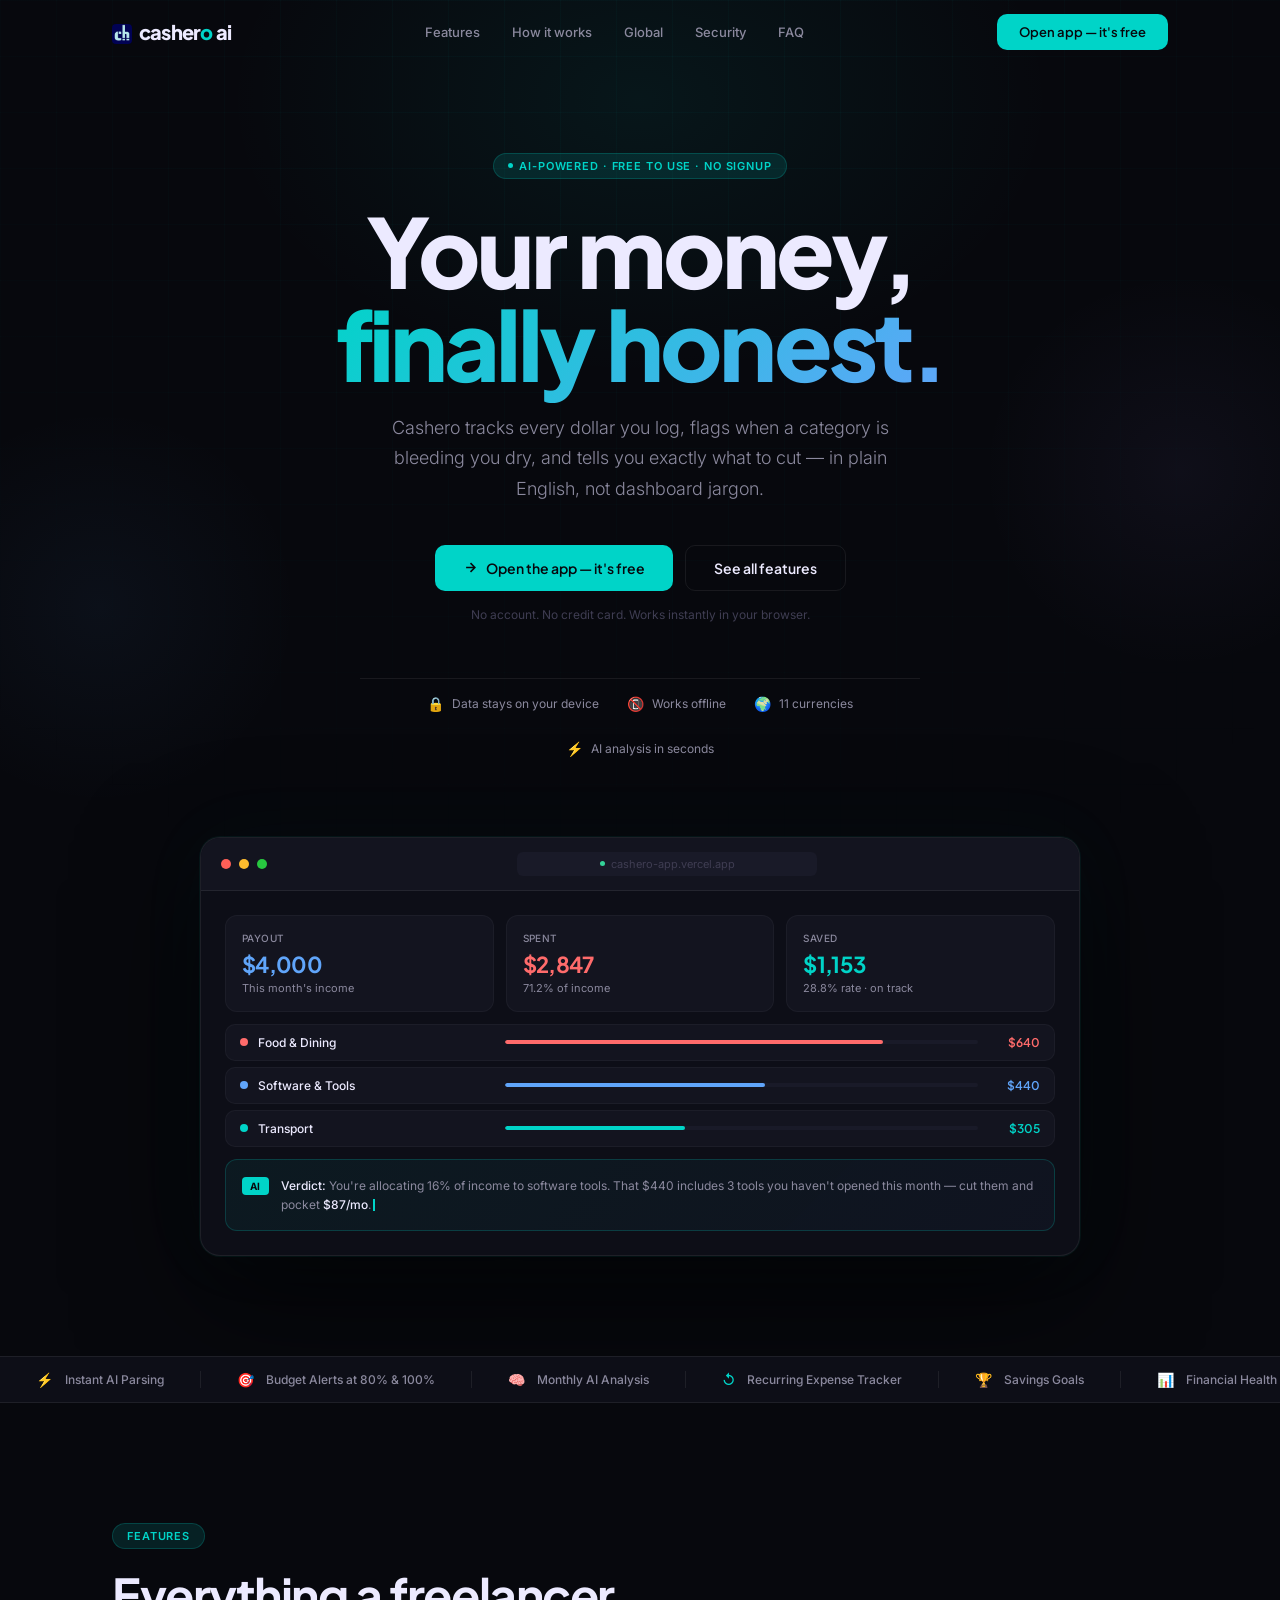
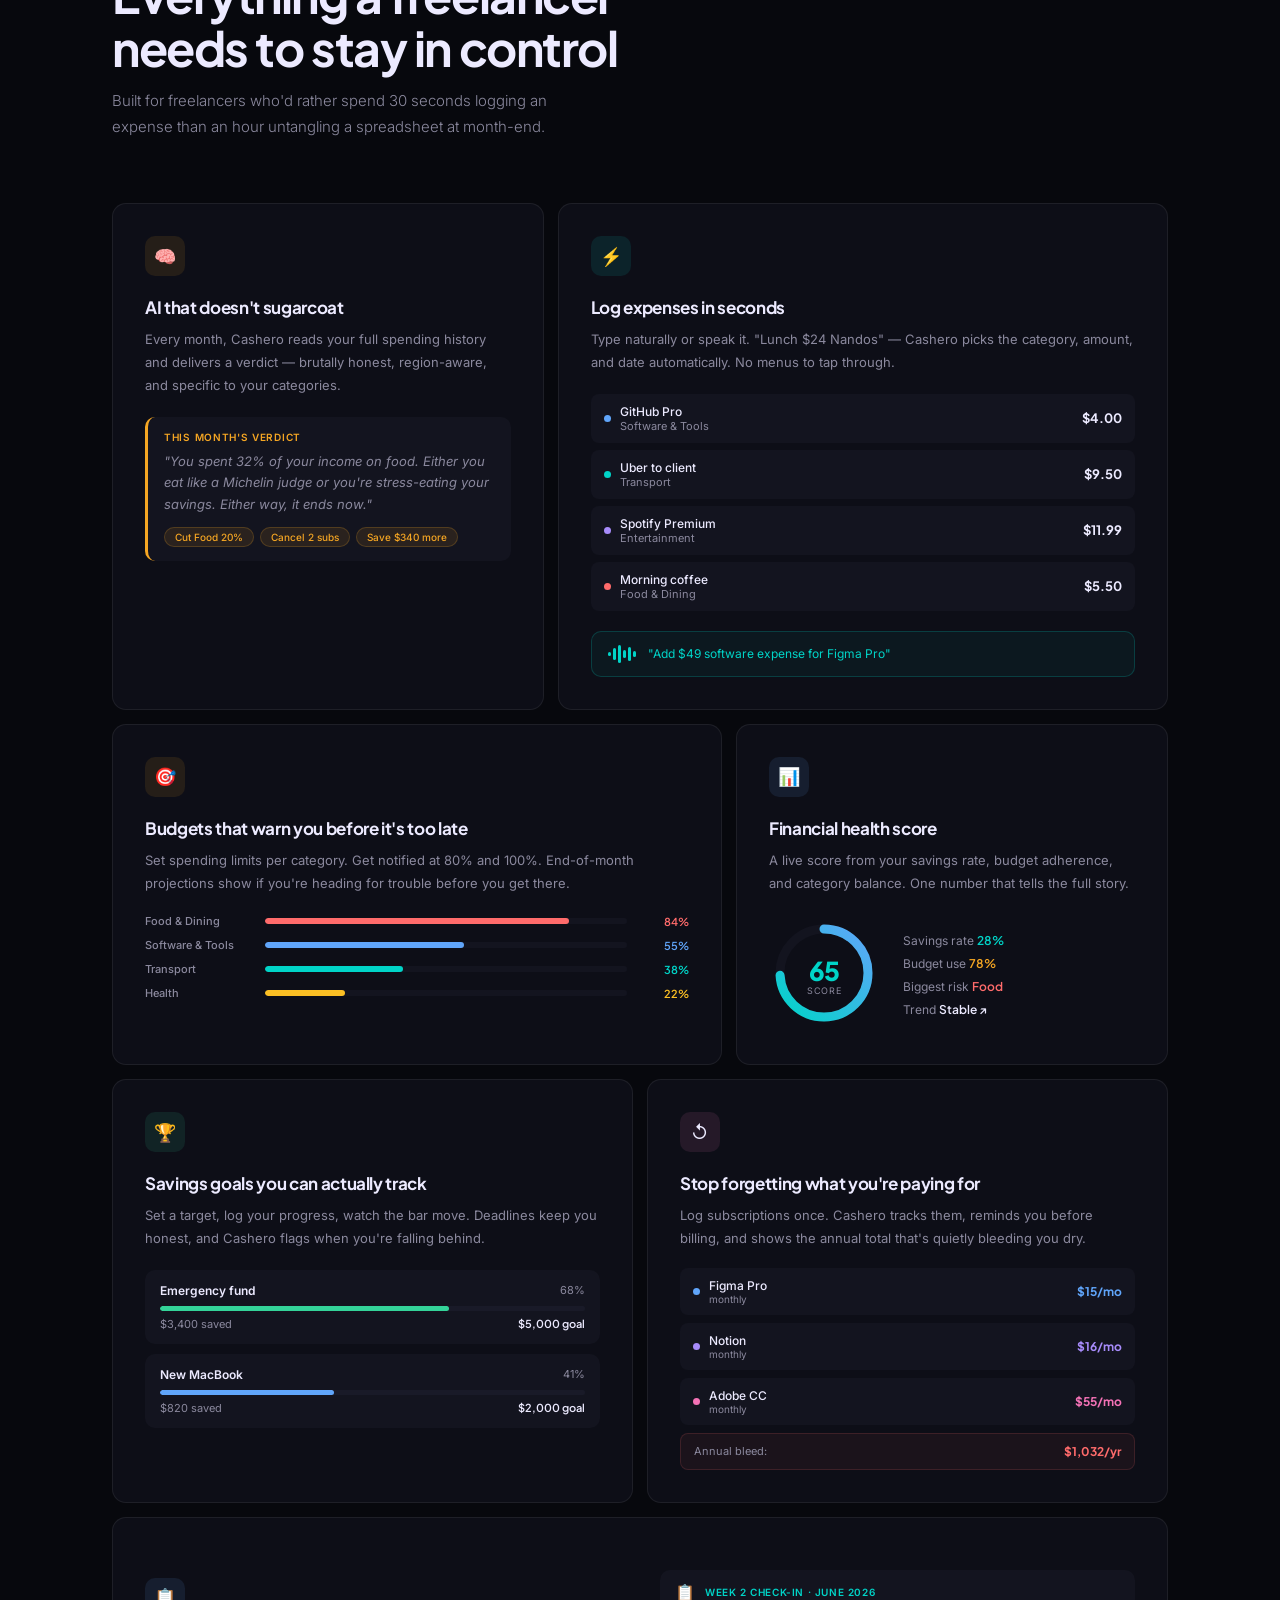
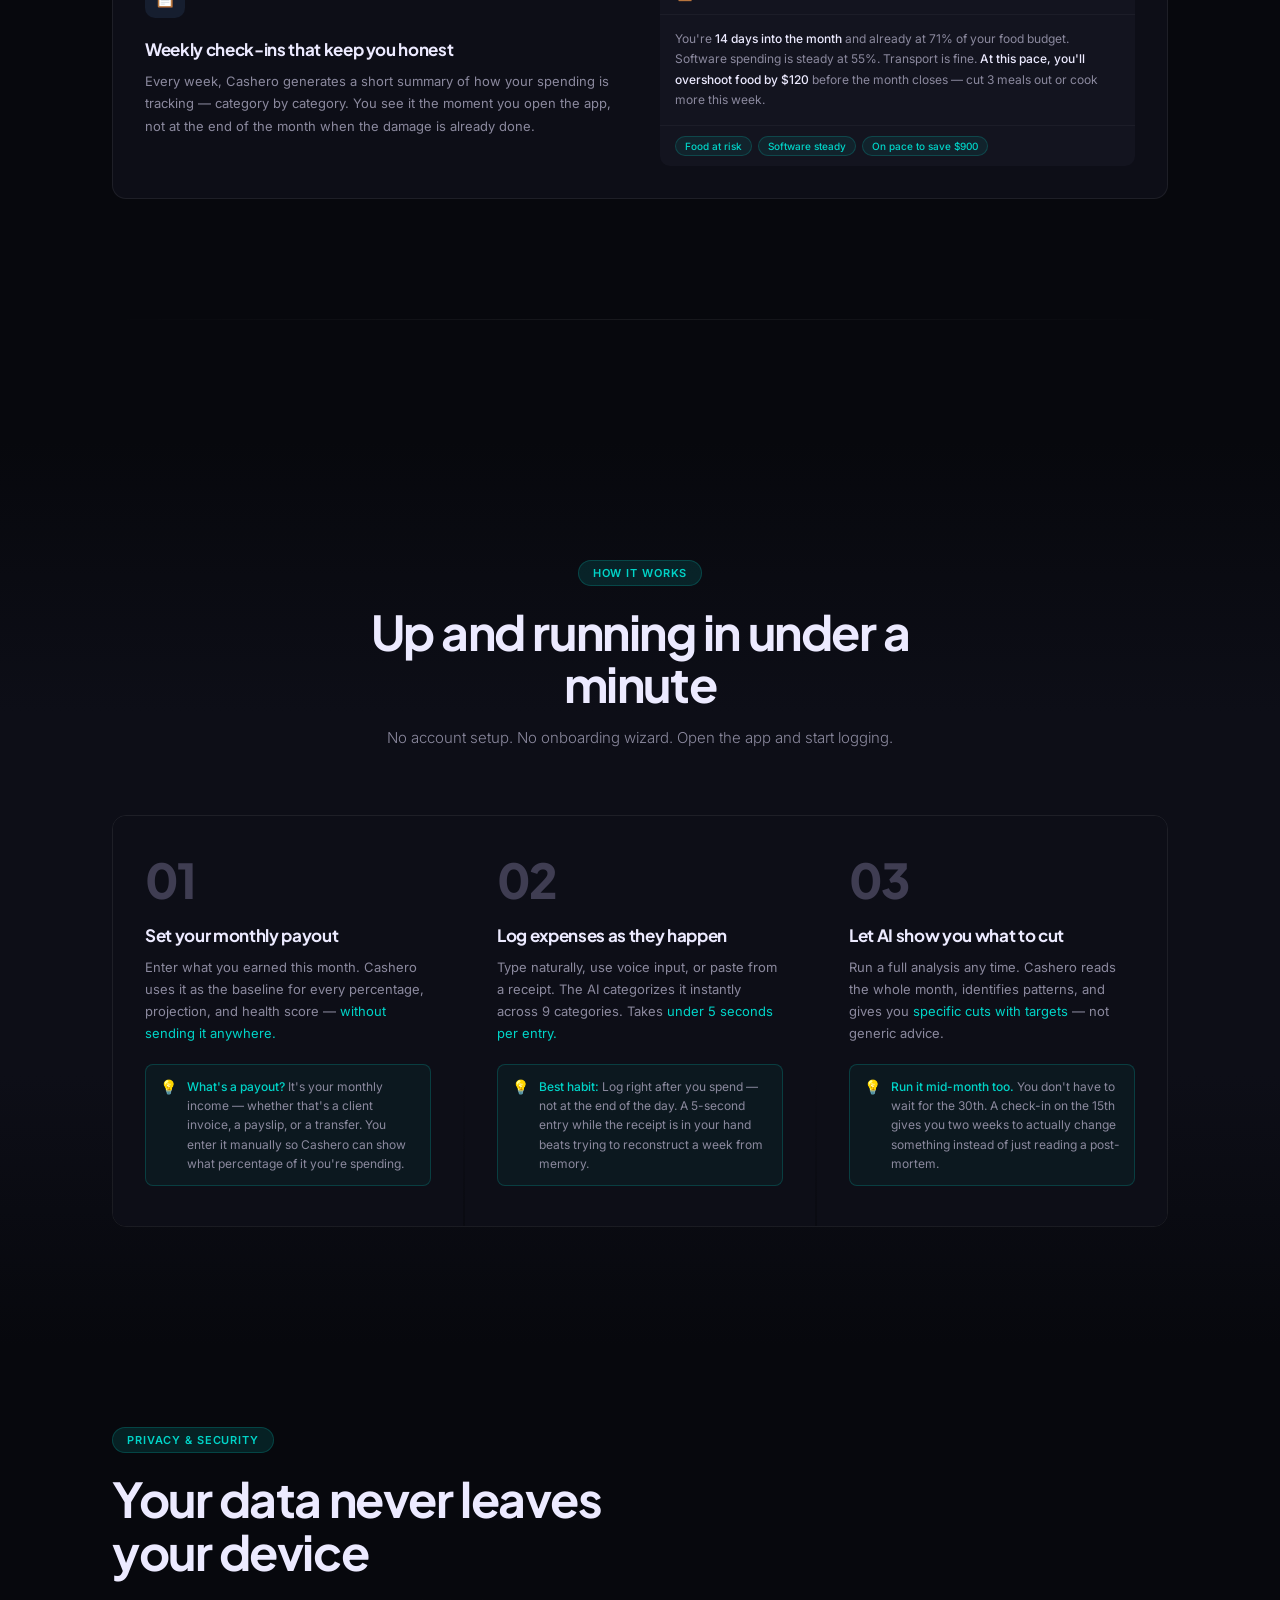
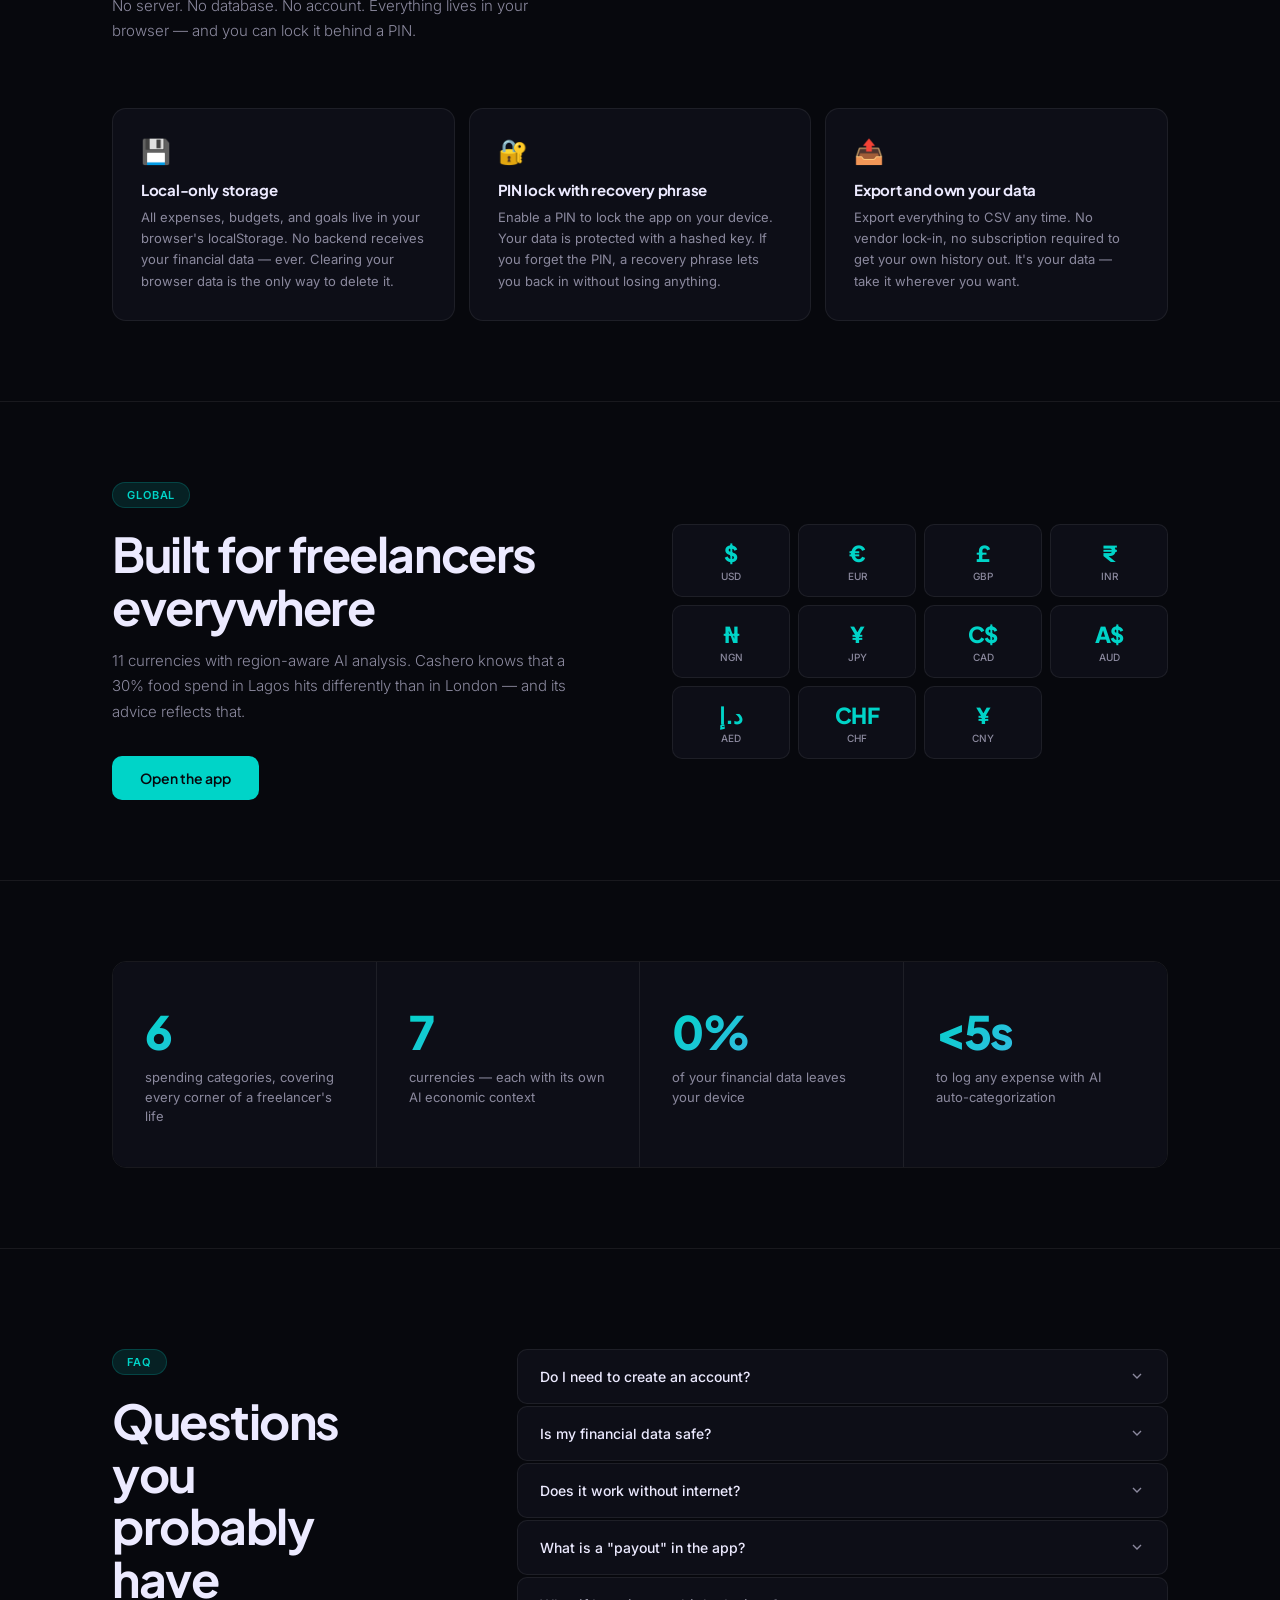
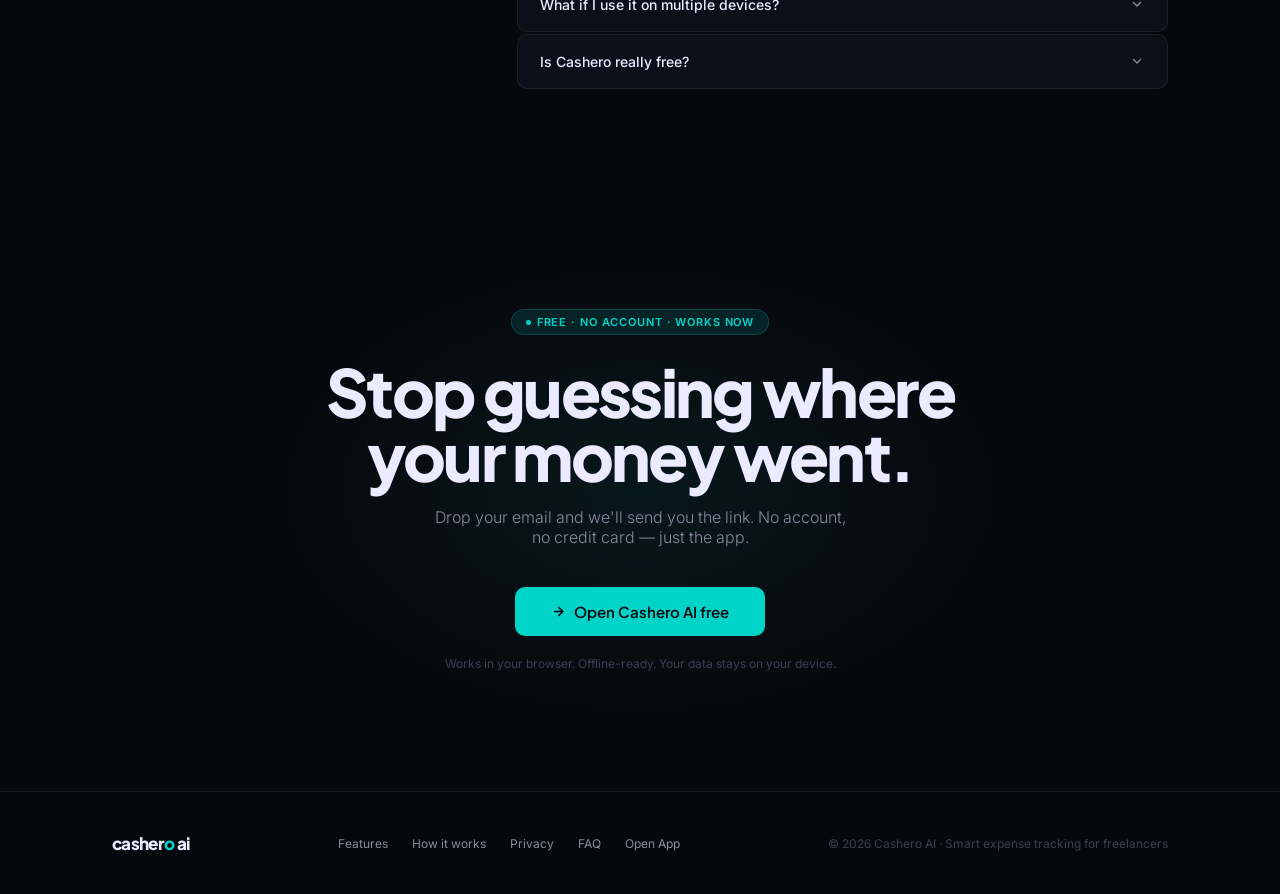
==== index.html @ e3e706ec "Update index.html" ====
<!DOCTYPE html>
<html lang="en">
<head>
<!-- Google tag (gtag.js) -->
<script async src="https://www.googletagmanager.com/gtag/js?id=G-NRNEQFC9K0"></script>
<script>
  window.dataLayer = window.dataLayer || [];
  function gtag(){dataLayer.push(arguments);}
  gtag('js', new Date());

  gtag('config', 'G-NRNEQFC9K0');
</script>

<script type="text/javascript">
    (function(c,l,a,r,i,t,y){
        c[a]=c[a]||function(){(c[a].q=c[a].q||[]).push(arguments)};
        t=l.createElement(r);t.async=1;t.src="https://www.clarity.ms/tag/"+i;
        y=l.getElementsByTagName(r)[0];y.parentNode.insertBefore(t,y);
    })(window, document, "clarity", "script", "xc3l5qpdqb");
</script>
  
<meta charset="UTF-8"/>
<meta name="viewport" content="width=device-width, initial-scale=1.0"/>
<!-- Primary SEO -->
<title>Cashero AI — Free Expense Tracker for Freelancers</title>
<meta name="description" content="Log expenses in seconds, get AI spending analysis, and see where your money goes. Free, offline-ready, 100% local."/>
<meta name="keywords" content="expense tracker for freelancers, AI expense tracker, free budget app, local expense tracker, no signup expense app, freelancer finance tool"/>
<meta name="author" content="Cashero AI"/>
<link rel="canonical" href="https://cashero-app.vercel.app"/>

<!-- Open Graph (Facebook, LinkedIn, WhatsApp) -->
<meta property="og:type" content="website"/>
<meta property="og:url" content="https://cashero-app.vercel.app"/>
<meta property="og:site_name" content="Cashero AI"/>
<meta property="og:title" content="Cashero AI — Know exactly where your money went."/>
<meta property="og:description" content="Free AI expense tracker for freelancers. Log expenses, track budgets, get a monthly verdict. No account, no server."/>
<meta property="og:image" content="https://cashero-app.vercel.app/og-image.png"/>
<meta property="og:image:width" content="1200"/>
<meta property="og:image:height" content="630"/>
<meta property="og:image:alt" content="Cashero AI — expense tracker dashboard showing spending breakdown and AI verdict"/>
<meta property="og:locale" content="en_US"/>

<!-- Twitter / X Card -->
<meta name="twitter:card" content="summary_large_image"/>
<meta name="twitter:url" content="https://cashero-app.vercel.app"/>
<meta name="twitter:title" content="Cashero AI — Know exactly where your money went."/>
<meta name="twitter:description" content="Free AI expense tracker for freelancers. Local-first, offline-ready, brutally honest. No account needed."/>
<meta name="twitter:image" content="https://cashero-app.vercel.app/og-image.png"/>
<meta name="twitter:image:alt" content="Cashero AI dashboard showing spending breakdown and AI spending verdict"/>

<!-- PWA / Mobile -->
<meta name="theme-color" content="#00d4c8"/>
<meta name="apple-mobile-web-app-capable" content="yes"/>
<meta name="apple-mobile-web-app-status-bar-style" content="black-translucent"/>
<meta name="apple-mobile-web-app-title" content="Cashero AI"/>

<!-- Robots -->
<meta name="robots" content="index, follow"/>

<!-- Web App Manifest -->
<link rel="manifest" href="manifest.json"/>

<!-- Structured Data -->
<script type="application/ld+json">
{
  "@context": "https://schema.org",
  "@type": "SoftwareApplication",
  "name": "Cashero AI",
  "url": "https://cashero-app.vercel.app",
  "description": "Free AI-powered expense tracker for freelancers. Log expenses in seconds, track budgets by category, and get a monthly spending verdict. No account, no server — 100% local.",
  "applicationCategory": "FinanceApplication",
  "operatingSystem": "Web Browser",
  "offers": {
    "@type": "Offer",
    "price": "0",
    "priceCurrency": "USD"
  },
  "featureList": [
    "AI expense categorization",
    "Monthly spending analysis",
    "Budget alerts at 80% and 100%",
    "Financial health score",
    "Savings goals tracker",
    "Recurring expense tracker",
    "CSV export",
    "PIN lock with recovery phrase",
    "11 global currencies",
    "Offline-ready PWA"
  ],
  "screenshot": "https://cashero-app.vercel.app/og-image.png",
  "creator": {
    "@type": "Organization",
    "name": "Cashero AI"
  }
}
</script>
<link rel="preconnect" href="https://fonts.googleapis.com"/>
<link rel="preconnect" href="https://fonts.gstatic.com" crossorigin/>
<link href="https://fonts.googleapis.com/css2?family=Inter:wght@300;400;500;600&family=Plus+Jakarta+Sans:wght@400;500;600;700;800&display=swap" rel="stylesheet"/>
<link rel="stylesheet" href="style.css">

   <!-- Favicon Links -->
    <link
      rel="icon"
      type="image/png"
      sizes="32x32"
      href="favicon-32x32.png"
    />
    <link
      rel="icon"
      type="image/png"
      sizes="16x16"
      href="favicon-16x16.png"
    />
</head>
<body>

<!-- NAV -->
<nav id="nav">
  <div class="nav-inner">
    <a href="#" class="logo"><img src="favicon-32x32.png" alt="Cashero AI logo" class="nav-logo-icon">casher<span>o</span> ai</a>
    <div class="nav-links">
      <a href="#features">Features</a>
      <a href="#how">How it works</a>
      <a href="#global">Global</a>
      <a href="#security">Security</a>
      <a href="#faq">FAQ</a>
    </div>
    <div class="nav-right">
      <button onclick="openWaitlist()" class="btn btn-primary btn-sm">Open app — it's free</button>
      <button class="nav-hamburger" id="hamburger" aria-label="Menu">
        <span></span><span></span><span></span>
      </button>
    </div>
  </div>
</nav>

<!-- MOBILE DRAWER -->
<nav class="nav-drawer" id="drawer">
  <a href="#features" class="drawer-link">Features</a>
  <a href="#how" class="drawer-link">How it works</a>
  <a href="#global" class="drawer-link">Global</a>
  <a href="#security" class="drawer-link">Security</a>
  <a href="#faq" class="drawer-link">FAQ</a>
  <div class="drawer-cta">
    <button onclick="openWaitlist()" class="btn btn-primary">Open app — it's free</button>
  </div>
</nav>

<!-- HERO -->
<section id="hero">
  <div class="hero-grid"></div>
  <div class="glow-top"></div>
  <div class="glow-left"></div>
  <div class="glow-right"></div>
  <div class="container">
    <div class="hero-content">
      <div class="tag sr"><span class="tag-dot"></span>AI-powered · Free to use · No signup</div>
      <h1 class="display hero-title sr sr-delay-1">
        Your money,<br><span class="line2">finally honest.</span>
      </h1>
      <p class="hero-sub sr sr-delay-2">
        Cashero tracks every dollar you log, flags when a category is bleeding you dry, and tells you exactly what to cut — in plain English, not dashboard jargon.
      </p>
      <div class="hero-actions sr sr-delay-3">
        <button onclick="openWaitlist()" class="btn btn-primary">
          <svg width="15" height="15" viewBox="0 0 24 24" fill="none" stroke="currentColor" stroke-width="2.5"><path d="M5 12h14M12 5l7 7-7 7"/></svg>
          Open the app — it's free
        </button>
        <a href="#features" class="btn btn-outline">See all features</a>
      </div>
      <div class="hero-cta-note sr sr-delay-3">No account. No credit card. Works instantly in your browser.</div>
      <div class="social-proof sr sr-delay-4">
        <div class="sp-item"><span class="sp-icon">🔒</span> Data stays on your device</div>
        <div class="sp-item"><span class="sp-icon">📵</span> Works offline</div>
        <div class="sp-item"><span class="sp-icon">🌍</span> 11 currencies</div>
        <div class="sp-item"><span class="sp-icon">⚡</span> AI analysis in seconds</div>
      </div>
    </div>
    <div class="app-preview sr">
      <div class="app-frame">
        <div class="app-bar">
          <div class="app-dot" style="background:#ff5f57"></div>
          <div class="app-dot" style="background:#febc2e"></div>
          <div class="app-dot" style="background:#28c840"></div>
          <div class="app-url"><span class="app-url-dot"></span>cashero-app.vercel.app</div>
        </div>
        <div class="app-body">
          <div class="app-stat">
            <div class="app-stat-label">PAYOUT</div>
            <div class="app-stat-val" style="color:var(--blue)">$4,000</div>
            <div class="app-stat-sub">This month's income</div>
          </div>
          <div class="app-stat">
            <div class="app-stat-label">SPENT</div>
            <div class="app-stat-val" style="color:var(--red)">$2,847</div>
            <div class="app-stat-sub">71.2% of income</div>
          </div>
          <div class="app-stat">
            <div class="app-stat-label">SAVED</div>
            <div class="app-stat-val" style="color:var(--mint)">$1,153</div>
            <div class="app-stat-sub">28.8% rate · on track</div>
          </div>
          <div class="app-cat-row">
            <div class="app-cat">
              <div class="app-cat-dot" style="background:#ff6b6b"></div>
              <div class="app-cat-name">Food & Dining</div>
              <div class="app-cat-bar-wrap"><div class="app-cat-bar" style="width:0%;background:#ff6b6b" data-w="80"></div></div>
              <div class="app-cat-amt" style="color:#ff6b6b">$640</div>
            </div>
            <div class="app-cat">
              <div class="app-cat-dot" style="background:#60a5fa"></div>
              <div class="app-cat-name">Software & Tools</div>
              <div class="app-cat-bar-wrap"><div class="app-cat-bar" style="width:0%;background:#60a5fa" data-w="55"></div></div>
              <div class="app-cat-amt" style="color:#60a5fa">$440</div>
            </div>
            <div class="app-cat">
              <div class="app-cat-dot" style="background:#00d4c8"></div>
              <div class="app-cat-name">Transport</div>
              <div class="app-cat-bar-wrap"><div class="app-cat-bar" style="width:0%;background:#00d4c8" data-w="38"></div></div>
              <div class="app-cat-amt" style="color:#00d4c8">$305</div>
            </div>
          </div>
          <div class="app-ai">
            <div class="app-ai-badge">AI</div>
            <div class="app-ai-text" id="ai-typetext">
              <strong>Verdict:</strong> You're allocating 16% of income to software tools. That $440 includes 3 tools you haven't opened this month — cut them and pocket <strong>$87/mo</strong>.<span class="app-ai-cursor"></span>
            </div>
          </div>
        </div>
      </div>
    </div>
  </div>
</section>

<!-- TICKER -->
<div class="ticker-wrap">
  <div class="ticker-track">
    <div class="ticker-item"><span class="ic">⚡</span> Instant AI Parsing</div>
    <div class="ticker-item"><span class="ic">🎯</span> Budget Alerts at 80% & 100%</div>
    <div class="ticker-item"><span class="ic">🧠</span> Monthly AI Analysis</div>
    <div class="ticker-item"><span class="ic">↺</span> Recurring Expense Tracker</div>
    <div class="ticker-item"><span class="ic">🏆</span> Savings Goals</div>
    <div class="ticker-item"><span class="ic">📊</span> Financial Health Score</div>
    <div class="ticker-item"><span class="ic">📤</span> CSV Export</div>
    <div class="ticker-item"><span class="ic">🔒</span> PIN Lock & Recovery</div>
    <div class="ticker-item"><span class="ic">🌍</span> 11 Global Currencies</div>
    <div class="ticker-item"><span class="ic">📵</span> Offline-ready PWA</div>
    <div class="ticker-item"><span class="ic">📋</span> Weekly Check-ins</div>
    <div class="ticker-item"><span class="ic">🌙</span> Dark & Light Mode</div>
    <div class="ticker-item"><span class="ic">⚡</span> Instant AI Parsing</div>
    <div class="ticker-item"><span class="ic">🎯</span> Budget Alerts at 80% & 100%</div>
    <div class="ticker-item"><span class="ic">🧠</span> Monthly AI Analysis</div>
    <div class="ticker-item"><span class="ic">↺</span> Recurring Expense Tracker</div>
    <div class="ticker-item"><span class="ic">🏆</span> Savings Goals</div>
    <div class="ticker-item"><span class="ic">📊</span> Financial Health Score</div>
    <div class="ticker-item"><span class="ic">📤</span> CSV Export</div>
    <div class="ticker-item"><span class="ic">🔒</span> PIN Lock & Recovery</div>
    <div class="ticker-item"><span class="ic">🌍</span> 11 Global Currencies</div>
    <div class="ticker-item"><span class="ic">📵</span> Offline-ready PWA</div>
    <div class="ticker-item"><span class="ic">📋</span> Weekly Check-ins</div>
    <div class="ticker-item"><span class="ic">🌙</span> Dark & Light Mode</div>
  </div>
</div>

<!-- FEATURES -->
<section id="features">
  <div class="container">
    <div class="section-header sr">
      <div class="tag">Features</div>
      <h2 class="heading section-title">Everything a freelancer needs to stay in control</h2>
      <p class="section-sub">Built for freelancers who'd rather spend 30 seconds logging an expense than an hour untangling a spreadsheet at month-end.</p>
    </div>
    <div class="features-grid">

      <!-- AI verdict -->
      <div class="fc fc-span-5 sr">
        <div class="fc-icon" style="background:rgba(245,166,35,.1)">🧠</div>
        <div class="fc-title">AI that doesn't sugarcoat</div>
        <div class="fc-desc">Every month, Cashero reads your full spending history and delivers a verdict — brutally honest, region-aware, and specific to your categories.</div>
        <div class="verdict">
          <div class="verdict-eye">THIS MONTH'S VERDICT</div>
          <div class="verdict-body">"You spent 32% of your income on food. Either you eat like a Michelin judge or you're stress-eating your savings. Either way, it ends now."</div>
          <div class="verdict-pills">
            <div class="vpill">Cut Food 20%</div>
            <div class="vpill">Cancel 2 subs</div>
            <div class="vpill">Save $340 more</div>
          </div>
        </div>
      </div>

      <!-- Log expenses -->
      <div class="fc fc-span-7 sr sr-delay-1">
        <div class="fc-icon" style="background:rgba(0,212,200,.1)">⚡</div>
        <div class="fc-title">Log expenses in seconds</div>
        <div class="fc-desc">Type naturally or speak it. "Lunch $24 Nandos" — Cashero picks the category, amount, and date automatically. No menus to tap through.</div>
        <div class="exp-list" id="exp-list">
          <div class="exp-row" style="transition-delay:.05s">
            <div class="exp-left"><div class="exp-dot" style="background:#ff6b6b"></div><div><div class="exp-note">Nandos lunch</div><div class="exp-cat">Food & Dining</div></div></div>
            <div class="exp-amt">$24.00</div>
          </div>
          <div class="exp-row" style="transition-delay:.15s">
            <div class="exp-left"><div class="exp-dot" style="background:#60a5fa"></div><div><div class="exp-note">GitHub Pro</div><div class="exp-cat">Software & Tools</div></div></div>
            <div class="exp-amt">$4.00</div>
          </div>
          <div class="exp-row" style="transition-delay:.25s">
            <div class="exp-left"><div class="exp-dot" style="background:#00d4c8"></div><div><div class="exp-note">Uber to client</div><div class="exp-cat">Transport</div></div></div>
            <div class="exp-amt">$9.50</div>
          </div>
          <div class="exp-row" style="transition-delay:.35s">
            <div class="exp-left"><div class="exp-dot" style="background:#a78bfa"></div><div><div class="exp-note">Spotify Premium</div><div class="exp-cat">Entertainment</div></div></div>
            <div class="exp-amt">$11.99</div>
          </div>
        </div>
        <div class="voice-box">
          <div class="waves"><div class="wave"></div><div class="wave"></div><div class="wave"></div><div class="wave"></div><div class="wave"></div><div class="wave"></div></div>
          "Add $49 software expense for Figma Pro"
        </div>
      </div>

      <!-- Budget alerts -->
      <div class="fc fc-span-7 sr">
        <div class="fc-icon" style="background:rgba(245,166,35,.1)">🎯</div>
        <div class="fc-title">Budgets that warn you before it's too late</div>
        <div class="fc-desc">Set spending limits per category. Get notified at 80% and 100%. End-of-month projections show if you're heading for trouble before you get there.</div>
        <div class="budget-demo">
          <div class="budget-cats" id="bcats">
            <div class="bcat"><div class="bcat-name">Food & Dining</div><div class="bcat-track"><div class="bcat-fill" style="width:0%;background:#ff6b6b" data-w="84"></div></div><div class="bcat-pct" style="color:#ff6b6b">84%</div></div>
            <div class="bcat"><div class="bcat-name">Software & Tools</div><div class="bcat-track"><div class="bcat-fill" style="width:0%;background:#60a5fa" data-w="55"></div></div><div class="bcat-pct" style="color:#60a5fa">55%</div></div>
            <div class="bcat"><div class="bcat-name">Transport</div><div class="bcat-track"><div class="bcat-fill" style="width:0%;background:#00d4c8" data-w="38"></div></div><div class="bcat-pct" style="color:#00d4c8">38%</div></div>
            <div class="bcat"><div class="bcat-name">Health</div><div class="bcat-track"><div class="bcat-fill" style="width:0%;background:#fbbf24" data-w="22"></div></div><div class="bcat-pct" style="color:#fbbf24">22%</div></div>
          </div>
        </div>
      </div>

      <!-- Health score -->
      <div class="fc fc-span-5 sr sr-delay-1">
        <div class="fc-icon" style="background:rgba(96,165,250,.1)">📊</div>
        <div class="fc-title">Financial health score</div>
        <div class="fc-desc">A live score from your savings rate, budget adherence, and category balance. One number that tells the full story.</div>
        <div class="health-wrap">
          <div class="ring-container">
            <svg width="110" height="110" viewBox="0 0 110 110">
              <circle cx="55" cy="55" r="44" fill="none" stroke="var(--bg3)" stroke-width="9"/>
              <circle id="ring-arc" cx="55" cy="55" r="44" fill="none" stroke="url(#rg)" stroke-width="9" stroke-dasharray="276.5" stroke-dashoffset="276.5" stroke-linecap="round"/>
              <defs><linearGradient id="rg" x1="0%" y1="0%" x2="100%" y2="100%"><stop offset="0%" stop-color="#00d4c8"/><stop offset="100%" stop-color="#60a5fa"/></linearGradient></defs>
            </svg>
            <div class="ring-score"><div class="ring-num" id="ring-num">0</div><div class="ring-lbl">SCORE</div></div>
          </div>
          <div class="ring-stats">
            <div class="rstat">Savings rate <strong style="color:var(--mint)">28%</strong></div>
            <div class="rstat">Budget use <strong style="color:var(--amber)">78%</strong></div>
            <div class="rstat">Biggest risk <strong style="color:var(--red)">Food</strong></div>
            <div class="rstat">Trend <strong>Stable ↗</strong></div>
          </div>
        </div>
      </div>

      <!-- Savings goals -->
      <div class="fc fc-span-6 sr">
        <div class="fc-icon" style="background:rgba(52,211,153,.1)">🏆</div>
        <div class="fc-title">Savings goals you can actually track</div>
        <div class="fc-desc">Set a target, log your progress, watch the bar move. Deadlines keep you honest, and Cashero flags when you're falling behind.</div>
        <div class="goals-list" id="goals-list">
          <div class="goal-item">
            <div class="goal-top"><div class="goal-name">Emergency fund</div><div class="goal-pct">68%</div></div>
            <div class="goal-bar"><div class="goal-fill" style="width:0%;background:var(--green)" data-w="68"></div></div>
            <div class="goal-row2"><div class="goal-saved">$3,400 saved</div><div class="goal-target">$5,000 goal</div></div>
          </div>
          <div class="goal-item">
            <div class="goal-top"><div class="goal-name">New MacBook</div><div class="goal-pct">41%</div></div>
            <div class="goal-bar"><div class="goal-fill" style="width:0%;background:var(--blue)" data-w="41"></div></div>
            <div class="goal-row2"><div class="goal-saved">$820 saved</div><div class="goal-target">$2,000 goal</div></div>
          </div>
        </div>
      </div>

      <!-- Recurring -->
      <div class="fc fc-span-6 sr sr-delay-1">
        <div class="fc-icon" style="background:rgba(244,114,182,.1)">↺</div>
        <div class="fc-title">Stop forgetting what you're paying for</div>
        <div class="fc-desc">Log subscriptions once. Cashero tracks them, reminds you before billing, and shows the annual total that's quietly bleeding you dry.</div>
        <div class="recur-list">
          <div class="recur-row"><div class="recur-left"><div class="exp-dot" style="background:#60a5fa"></div><div><div class="recur-name">Figma Pro</div><div class="recur-freq">monthly</div></div></div><div class="recur-amt" style="color:#60a5fa">$15/mo</div></div>
          <div class="recur-row"><div class="recur-left"><div class="exp-dot" style="background:#a78bfa"></div><div><div class="recur-name">Notion</div><div class="recur-freq">monthly</div></div></div><div class="recur-amt" style="color:#a78bfa">$16/mo</div></div>
          <div class="recur-row"><div class="recur-left"><div class="exp-dot" style="background:#f472b6"></div><div><div class="recur-name">Adobe CC</div><div class="recur-freq">monthly</div></div></div><div class="recur-amt" style="color:#f472b6">$55/mo</div></div>
          <div class="recur-row" style="background:rgba(255,107,107,.06);border:1px solid rgba(255,107,107,.15);border-radius:8px"><div class="recur-left"><span style="font-size:11px;color:var(--text2)">Annual bleed:</span></div><div class="recur-amt" style="color:var(--red)">$1,032/yr</div></div>
        </div>
      </div>

      <!-- Weekly check-in — new card -->
      <div class="fc fc-span-12 sr">
        <div style="display:grid;grid-template-columns:1fr 1fr;gap:40px;align-items:center">
          <div>
            <div class="fc-icon" style="background:rgba(96,165,250,.1)">📋</div>
            <div class="fc-title">Weekly check-ins that keep you honest</div>
            <div class="fc-desc">Every week, Cashero generates a short summary of how your spending is tracking — category by category. You see it the moment you open the app, not at the end of the month when the damage is already done.</div>
          </div>
          <div class="checkin-preview">
            <div class="checkin-header">
              <span style="font-size:16px">📋</span>
              <span class="checkin-week">WEEK 2 CHECK-IN · JUNE 2026</span>
            </div>
            <div class="checkin-body">
              You're <strong>14 days into the month</strong> and already at 71% of your food budget. Software spending is steady at 55%. Transport is fine. <strong>At this pace, you'll overshoot food by $120</strong> before the month closes — cut 3 meals out or cook more this week.
            </div>
            <div class="checkin-footer">
              <div class="ck-pill">Food at risk</div>
              <div class="ck-pill">Software steady</div>
              <div class="ck-pill">On pace to save $900</div>
            </div>
          </div>
        </div>
      </div>

    </div>
  </div>
</section>

<!-- SECTION DIVIDER -->
<div class="container"><div class="section-divider"></div></div>

<!-- HOW IT WORKS -->
<section id="how">
  <div class="container">
    <div class="section-header sr" style="text-align:center;max-width:540px;margin-left:auto;margin-right:auto">
      <div class="tag">How it works</div>
      <h2 class="heading section-title" style="max-width:100%">Up and running in under a minute</h2>
      <p class="section-sub" style="max-width:100%">No account setup. No onboarding wizard. Open the app and start logging.</p>
    </div>
    <div class="steps">
      <div class="step sr">
        <div class="step-num">01</div>
        <div class="step-title">Set your monthly payout</div>
        <div class="step-desc">Enter what you earned this month. Cashero uses it as the baseline for every percentage, projection, and health score — <span class="step-accent">without sending it anywhere.</span></div>
        <div class="payout-note">
          <div class="payout-note-icon">💡</div>
          <div class="payout-note-text"><strong>What's a payout?</strong> It's your monthly income — whether that's a client invoice, a payslip, or a transfer. You enter it manually so Cashero can show what percentage of it you're spending.</div>
        </div>
      </div>
      <div class="step sr sr-delay-1">
        <div class="step-num">02</div>
        <div class="step-title">Log expenses as they happen</div>
        <div class="step-desc">Type naturally, use voice input, or paste from a receipt. The AI categorizes it instantly across 9 categories. Takes <span class="step-accent">under 5 seconds per entry.</span></div>
        <div class="payout-note">
          <div class="payout-note-icon">💡</div>
          <div class="payout-note-text"><strong>Best habit:</strong> Log right after you spend — not at the end of the day. A 5-second entry while the receipt is in your hand beats trying to reconstruct a week from memory.</div>
        </div>
      </div>
      <div class="step sr sr-delay-2">
        <div class="step-num">03</div>
        <div class="step-title">Let AI show you what to cut</div>
        <div class="step-desc">Run a full analysis any time. Cashero reads the whole month, identifies patterns, and gives you <span class="step-accent">specific cuts with targets</span> — not generic advice.</div>
        <div class="payout-note">
          <div class="payout-note-icon">💡</div>
          <div class="payout-note-text"><strong>Run it mid-month too.</strong> You don't have to wait for the 30th. A check-in on the 15th gives you two weeks to actually change something instead of just reading a post-mortem.</div>
        </div>
      </div>
    </div>
  </div>
</section>

<!-- SECURITY -->
<section id="security">
  <div class="container">
    <div class="section-header sr">
      <div class="tag">Privacy & Security</div>
      <h2 class="heading section-title">Your data never leaves your device</h2>
      <p class="section-sub">No server. No database. No account. Everything lives in your browser — and you can lock it behind a PIN.</p>
    </div>
    <div class="security-grid">
      <div class="sec-card sr">
        <div class="sec-icon">💾</div>
        <div class="sec-title">Local-only storage</div>
        <div class="sec-desc">All expenses, budgets, and goals live in your browser's localStorage. No backend receives your financial data — ever. Clearing your browser data is the only way to delete it.</div>
      </div>
      <div class="sec-card sr sr-delay-1">
        <div class="sec-icon">🔐</div>
        <div class="sec-title">PIN lock with recovery phrase</div>
        <div class="sec-desc">Enable a PIN to lock the app on your device. Your data is protected with a hashed key. If you forget the PIN, a recovery phrase lets you back in without losing anything.</div>
      </div>
      <div class="sec-card sr sr-delay-2">
        <div class="sec-icon">📤</div>
        <div class="sec-title">Export and own your data</div>
        <div class="sec-desc">Export everything to CSV any time. No vendor lock-in, no subscription required to get your own history out. It's your data — take it wherever you want.</div>
      </div>
    </div>
  </div>
</section>

<!-- GLOBAL -->
<section id="global">
  <div class="container">
    <div class="global-inner">
      <div class="sr">
        <div class="tag">Global</div>
        <h2 class="heading section-title" style="margin-top:20px">Built for freelancers everywhere</h2>
        <p class="section-sub">11 currencies with region-aware AI analysis. Cashero knows that a 30% food spend in Lagos hits differently than in London — and its advice reflects that.</p>
        <button onclick="openWaitlist()" class="btn btn-primary" style="margin-top:32px">Open the app</button>
      </div>
      <div class="global-currencies sr sr-delay-1">
        <div class="cur-card"><div class="cur-symbol">$</div><div class="cur-name">USD</div></div>
        <div class="cur-card"><div class="cur-symbol">€</div><div class="cur-name">EUR</div></div>
        <div class="cur-card"><div class="cur-symbol">£</div><div class="cur-name">GBP</div></div>
        <div class="cur-card"><div class="cur-symbol">₹</div><div class="cur-name">INR</div></div>
        <div class="cur-card"><div class="cur-symbol">₦</div><div class="cur-name">NGN</div></div>
        <div class="cur-card"><div class="cur-symbol">¥</div><div class="cur-name">JPY</div></div>
        <div class="cur-card"><div class="cur-symbol">C$</div><div class="cur-name">CAD</div></div>
        <div class="cur-card"><div class="cur-symbol">A$</div><div class="cur-name">AUD</div></div>
        <div class="cur-card"><div class="cur-symbol">د.إ</div><div class="cur-name">AED</div></div>
        <div class="cur-card"><div class="cur-symbol">CHF</div><div class="cur-name">CHF</div></div>
        <div class="cur-card"><div class="cur-symbol">¥</div><div class="cur-name">CNY</div></div>
      </div>
    </div>
  </div>
</section>

<!-- STATS -->
<section id="stats">
  <div class="container">
    <div class="stats-belt sr">
      <div class="stat-cell">
        <div class="stat-val" id="s1">0</div>
        <div class="stat-label">spending categories, covering every corner of a freelancer's life</div>
      </div>
      <div class="stat-cell">
        <div class="stat-val" id="s2">0</div>
        <div class="stat-label">currencies — each with its own AI economic context</div>
      </div>
      <div class="stat-cell">
        <div class="stat-val" id="s3">0%</div>
        <div class="stat-label">of your financial data leaves your device</div>
      </div>
      <div class="stat-cell">
        <div class="stat-val">&lt;5s</div>
        <div class="stat-label">to log any expense with AI auto-categorization</div>
      </div>
    </div>
  </div>
</section>

<!-- FAQ -->
<section id="faq">
  <div class="container">
    <div class="faq-inner">
      <div class="sr">
        <div class="tag">FAQ</div>
        <h2 class="heading section-title" style="margin-top:20px;max-width:280px">Questions you probably have</h2>
      </div>
      <div class="faq-list sr sr-delay-1">
        <div class="faq-item">
          <div class="faq-q">Do I need to create an account?
            <svg class="faq-chevron" width="16" height="16" viewBox="0 0 24 24" fill="none" stroke="currentColor" stroke-width="2"><path d="M6 9l6 6 6-6"/></svg>
          </div>
          <div class="faq-a">No. Cashero runs entirely in your browser with no account, no email, and no signup. Open the app and start immediately. Your data is saved locally on your device.</div>
        </div>
        <div class="faq-item">
          <div class="faq-q">Is my financial data safe?
            <svg class="faq-chevron" width="16" height="16" viewBox="0 0 24 24" fill="none" stroke="currentColor" stroke-width="2"><path d="M6 9l6 6 6-6"/></svg>
          </div>
          <div class="faq-a">Yes. Everything is stored in your browser's localStorage — no server ever receives your expenses, budgets, or payouts. You can also enable a PIN lock with a recovery phrase for extra protection.</div>
        </div>
        <div class="faq-item">
          <div class="faq-q">Does it work without internet?
            <svg class="faq-chevron" width="16" height="16" viewBox="0 0 24 24" fill="none" stroke="currentColor" stroke-width="2"><path d="M6 9l6 6 6-6"/></svg>
          </div>
          <div class="faq-a">Yes. Cashero is a Progressive Web App (PWA) and caches itself for offline use. You can log expenses, view your dashboard, and check budgets without a connection. AI analysis requires internet.</div>
        </div>
        <div class="faq-item">
          <div class="faq-q">What is a "payout" in the app?
            <svg class="faq-chevron" width="16" height="16" viewBox="0 0 24 24" fill="none" stroke="currentColor" stroke-width="2"><path d="M6 9l6 6 6-6"/></svg>
          </div>
          <div class="faq-a">Your payout is your monthly income — a client payment, a salary transfer, or any money that came in. You enter it manually at the start of each month. Cashero uses it to calculate your savings rate, spending percentages, and health score.</div>
        </div>
        <div class="faq-item">
          <div class="faq-q">What if I use it on multiple devices?
            <svg class="faq-chevron" width="16" height="16" viewBox="0 0 24 24" fill="none" stroke="currentColor" stroke-width="2"><path d="M6 9l6 6 6-6"/></svg>
          </div>
          <div class="faq-a">Since data is stored locally, each device has its own separate data. You can export a CSV from one device and use it as a reference on another. Cross-device sync is not currently available.</div>
        </div>
        <div class="faq-item">
          <div class="faq-q">Is Cashero really free?
            <svg class="faq-chevron" width="16" height="16" viewBox="0 0 24 24" fill="none" stroke="currentColor" stroke-width="2"><path d="M6 9l6 6 6-6"/></svg>
          </div>
          <div class="faq-a">Yes, completely. There is no paid plan, no trial period, and no hidden upgrade wall. The AI analysis features are included at no cost.</div>
        </div>
      </div>
    </div>
  </div>
</section>

<!-- CTA -->
<section id="cta">
  <div class="cta-glow"></div>
  <div class="container">
    <div class="tag sr"><span class="tag-dot"></span>Free · No account · Works now</div>
    <h2 class="display cta-title sr sr-delay-1">Stop guessing where<br>your money went.</h2>
    <p class="cta-sub sr sr-delay-2">Drop your email and we'll send you the link. No account, no credit card — just the app.</p>
    <button onclick="openWaitlist()" class="btn btn-primary sr sr-delay-3" style="font-size:15px;padding:15px 36px">
      <svg width="15" height="15" viewBox="0 0 24 24" fill="none" stroke="currentColor" stroke-width="2.5"><path d="M5 12h14M12 5l7 7-7 7"/></svg>
      Open Cashero AI free
    </button>
    <div class="cta-note sr sr-delay-4">Works in your browser. Offline-ready. Your data stays on your device.</div>
  </div>
</section>

<!-- WAITLIST MODAL -->
<div id="waitlist-overlay" class="wl-overlay" aria-hidden="true">
  <div class="wl-modal" role="dialog" aria-modal="true" aria-labelledby="wl-title">
    <button class="wl-close" onclick="closeWaitlist()" aria-label="Close">&times;</button>
    <div class="wl-icon">
      <img src="favicon-32x32.png" alt="" width="32" height="32">
    </div>
    <h2 class="wl-title" id="wl-title">Get early access</h2>
    <p class="wl-sub">Drop your email and we'll send you the link the moment it's ready. No spam, no account required.</p>
    <form action="https://formsubmit.co/5e107f7d71232dd9024cfb8e8af5f153" method="POST" class="wl-form" id="wl-form">
      <input type="hidden" name="_subject" value="New Cashero AI early access request">
      <input type="hidden" name="_captcha" value="false">
      <input type="hidden" name="_next" value="https://cashero-app.vercel.app">
      <div class="wl-field">
        <input
          type="email"
          name="email"
          id="wl-email"
          class="wl-input"
          placeholder="you@example.com"
          required
          autocomplete="email"
        >
        <label for="wl-email" class="wl-label">Email address</label>
      </div>
      <button type="submit" class="btn btn-primary wl-submit">
        <svg width="14" height="14" viewBox="0 0 24 24" fill="none" stroke="currentColor" stroke-width="2.5"><path d="M5 12h14M12 5l7 7-7 7"/></svg>
        Send me the link
      </button>
    </form>
    <p class="wl-fine">Your email won't be shared or sold. Unsubscribe any time.</p>
  </div>
</div>

<!-- FOOTER -->
<footer>
  <div class="container">
    <div class="footer-inner">
      <a href="#" class="logo" style="font-size:17px">casher<span>o</span> ai</a>
      <div class="footer-links">
        <a href="#features">Features</a>
        <a href="#how">How it works</a>
        <a href="#security">Privacy</a>
        <a href="#faq">FAQ</a>
        <a href="#" onclick="openWaitlist();return false;">Open App</a>
      </div>
      <div class="footer-copy">© 2026 Cashero AI · Smart expense tracking for freelancers</div>
    </div>
  </div>
</footer>
</body>
  <script src="main.js"></script>
</html>
---- style.css ----
*,*::before,*::after{box-sizing:border-box;margin:0;padding:0}

:root{
  --bg:#07080d;--bg2:#0d0e17;--bg3:#13141f;--bg4:#191a28;
  --mint:#00d4c8;--mint-dim:rgba(0,212,200,.12);--mint-line:rgba(0,212,200,.2);
  --amber:#f5a623;--red:#ff6b6b;--purple:#a78bfa;--blue:#60a5fa;
  --green:#34d399;--orange:#f97316;--pink:#f472b6;
  --text:#eceaff;--text2:#8b899e;--text3:#3f3d52;
  --border:rgba(255,255,255,.07);--border2:rgba(255,255,255,.04);
  --r:14px;--r-sm:8px;
}

html{scroll-behavior:smooth}
body{font-family:'Inter',sans-serif;background:var(--bg);color:var(--text);-webkit-font-smoothing:antialiased;overflow-x:hidden}

.display{font-family:'Plus Jakarta Sans',sans-serif;font-weight:800;letter-spacing:-.04em;line-height:.97}
.heading{font-family:'Plus Jakarta Sans',sans-serif;font-weight:700;letter-spacing:-.03em;line-height:1.1}

.container{max-width:1120px;margin:0 auto;padding:0 32px}
@media(max-width:700px){.container{padding:0 20px}}

.tag{display:inline-flex;align-items:center;gap:6px;font-size:11px;font-weight:600;letter-spacing:.08em;text-transform:uppercase;color:var(--mint);background:var(--mint-dim);border:1px solid var(--mint-line);border-radius:100px;padding:5px 14px}
.tag-dot{width:5px;height:5px;background:var(--mint);border-radius:50%;animation:blink 2s ease infinite}
@keyframes blink{0%,100%{opacity:1}50%{opacity:.3}}

/* ── BUTTONS ── */
.btn{display:inline-flex;align-items:center;justify-content:center;gap:8px;font-family:'Plus Jakarta Sans',sans-serif;font-weight:600;font-size:14px;padding:13px 28px;border-radius:10px;text-decoration:none;cursor:pointer;border:none;transition:all .2s;white-space:nowrap}
.btn-primary{background:var(--mint);color:#07080d}
.btn-primary:hover{background:#00bfb4;box-shadow:0 0 0 4px rgba(0,212,200,.18);transform:translateY(-1px)}
.btn-outline{background:transparent;color:var(--text);border:1px solid var(--border)}
.btn-outline:hover{background:var(--bg3);border-color:rgba(255,255,255,.14)}
.btn-sm{font-size:13px;padding:10px 22px}

/* ── NAV ── */
#nav{position:fixed;top:0;left:0;right:0;z-index:200;border-bottom:1px solid transparent;transition:border-color .3s,background .3s}
#nav.scrolled{background:rgba(7,8,13,.88);backdrop-filter:blur(20px);border-bottom-color:var(--border)}
.nav-inner{max-width:1120px;margin:0 auto;padding:0 32px;height:64px;display:flex;align-items:center;justify-content:space-between}
.logo{font-family:'Plus Jakarta Sans',sans-serif;font-weight:800;font-size:20px;color:var(--text);letter-spacing:-.04em;text-decoration:none}
.logo span{color:var(--mint)}
.nav-links{display:flex;align-items:center;gap:4px}
.nav-links a{font-size:13px;font-weight:500;color:var(--text2);text-decoration:none;padding:6px 14px;border-radius:7px;transition:color .2s,background .2s}
.nav-links a:hover{color:var(--text);background:var(--bg3)}
.nav-right{display:flex;align-items:center;gap:10px}

/* hamburger */
.nav-hamburger{display:none;flex-direction:column;justify-content:center;gap:5px;width:36px;height:36px;background:none;border:1px solid var(--border);border-radius:8px;cursor:pointer;padding:8px;flex-shrink:0}
.nav-hamburger span{display:block;height:1.5px;background:var(--text2);border-radius:2px;transition:all .25s}
.nav-hamburger.open span:nth-child(1){transform:translateY(6.5px) rotate(45deg)}
.nav-hamburger.open span:nth-child(2){opacity:0;transform:scaleX(0)}
.nav-hamburger.open span:nth-child(3){transform:translateY(-6.5px) rotate(-45deg)}

/* mobile drawer */
.nav-drawer{
  display:none;
  position:fixed;top:64px;left:0;right:0;z-index:199;
  background:rgba(7,8,13,.97);backdrop-filter:blur(24px);
  border-bottom:1px solid var(--border);
  padding:16px 20px 24px;
  flex-direction:column;gap:4px;
  transform:translateY(-8px);opacity:0;
  transition:transform .25s,opacity .25s;
  pointer-events:none;
}
.nav-drawer.open{transform:translateY(0);opacity:1;pointer-events:all}
.nav-drawer a{font-size:15px;font-weight:500;color:var(--text2);text-decoration:none;padding:12px 8px;border-radius:8px;transition:color .2s,background .2s}
.nav-drawer a:hover{color:var(--text);background:var(--bg3)}
.nav-drawer .drawer-cta{margin-top:12px;display:flex;flex-direction:column;gap:8px}
.nav-drawer .btn{width:100%;justify-content:center}

@media(max-width:768px){
  .nav-links{display:none}
  .nav-right .btn-outline{display:none}
  .nav-hamburger{display:flex}
  .nav-drawer{display:flex}
}
@media(max-width:700px){.nav-inner{padding:0 20px}}

/* ── HERO ── */
#hero{padding:152px 0 100px;position:relative;overflow:hidden}
.hero-grid{position:absolute;inset:0;pointer-events:none;background-image:linear-gradient(rgba(0,212,200,.03) 1px,transparent 1px),linear-gradient(90deg,rgba(0,212,200,.03) 1px,transparent 1px);background-size:56px 56px;mask-image:radial-gradient(ellipse 90% 80% at 50% 0%,black 20%,transparent 90%)}
.glow-top{position:absolute;width:900px;height:600px;top:-200px;left:50%;transform:translateX(-50%);background:radial-gradient(ellipse,rgba(0,212,200,.07) 0%,transparent 65%);pointer-events:none}
.glow-left{position:absolute;width:400px;height:400px;top:30%;left:-100px;background:radial-gradient(circle,rgba(96,165,250,.05) 0%,transparent 70%);pointer-events:none}
.glow-right{position:absolute;width:400px;height:400px;top:20%;right:-100px;background:radial-gradient(circle,rgba(167,139,250,.05) 0%,transparent 70%);pointer-events:none}

.hero-content{position:relative;z-index:2;text-align:center}
.hero-title{font-size:clamp(48px,8vw,96px);max-width:900px;margin:24px auto 0}
.hero-title .line2{background:linear-gradient(135deg,var(--mint) 0%,#60a5fa 100%);-webkit-background-clip:text;-webkit-text-fill-color:transparent;background-clip:text}
.hero-sub{font-size:clamp(15px,2vw,18px);color:var(--text2);line-height:1.7;max-width:520px;margin:24px auto 40px;font-weight:300}
.hero-actions{display:flex;gap:12px;justify-content:center;flex-wrap:wrap;margin-bottom:16px}
.hero-cta-note{font-size:12px;color:var(--text3);margin-bottom:56px}

.social-proof{display:flex;align-items:center;justify-content:center;gap:28px;flex-wrap:wrap;padding-top:16px;border-top:1px solid var(--border);max-width:560px;margin:0 auto}
.sp-item{display:flex;align-items:center;gap:8px;font-size:12px;color:var(--text2)}
.sp-icon{font-size:14px}

/* ── APP PREVIEW ── */
.app-preview{position:relative;z-index:2;max-width:880px;margin:80px auto 0}
.app-frame{background:var(--bg2);border:1px solid var(--border);border-radius:20px;overflow:hidden;box-shadow:0 0 0 1px rgba(0,212,200,.06),0 40px 120px rgba(0,0,0,.7),0 0 80px rgba(0,212,200,.04)}
.app-bar{background:var(--bg3);border-bottom:1px solid var(--border);padding:14px 20px;display:flex;align-items:center;gap:8px}
.app-dot{width:10px;height:10px;border-radius:50%}
.app-url{flex:1;text-align:center;font-size:11px;color:var(--text3);background:var(--bg4);border-radius:6px;padding:5px 12px;max-width:300px;margin:0 auto;display:flex;align-items:center;justify-content:center;gap:6px}
.app-url-dot{width:5px;height:5px;background:var(--green);border-radius:50%;animation:blink 2.5s ease infinite}
.app-body{padding:24px;display:grid;grid-template-columns:1fr 1fr 1fr;gap:12px}
@media(max-width:600px){.app-body{grid-template-columns:1fr 1fr;padding:16px;gap:8px}}
.app-stat{background:var(--bg3);border:1px solid var(--border2);border-radius:12px;padding:16px}
.app-stat-label{font-size:10px;color:var(--text2);font-weight:500;letter-spacing:.04em;margin-bottom:6px}
.app-stat-val{font-family:'Plus Jakarta Sans',sans-serif;font-size:22px;font-weight:700;letter-spacing:-.03em}
.app-stat-sub{font-size:11px;color:var(--text2);margin-top:3px}
.app-cat-row{grid-column:1/-1;display:flex;flex-direction:column;gap:6px}
.app-cat{display:flex;align-items:center;gap:10px;background:var(--bg3);border:1px solid var(--border2);border-radius:10px;padding:10px 14px}
.app-cat-dot{width:8px;height:8px;border-radius:50%;flex-shrink:0}
.app-cat-name{flex:1;font-size:12px;font-weight:500}
.app-cat-bar-wrap{flex:2;height:4px;background:var(--bg4);border-radius:2px;overflow:hidden}
.app-cat-bar{height:100%;border-radius:2px;transition:width 1.5s ease}
.app-cat-amt{font-size:12px;font-weight:600;font-family:'Plus Jakarta Sans',sans-serif;min-width:52px;text-align:right}
.app-ai{grid-column:1/-1;background:linear-gradient(135deg,rgba(0,212,200,.06),rgba(96,165,250,.04));border:1px solid var(--mint-line);border-radius:12px;padding:16px;display:flex;gap:12px;align-items:flex-start}
.app-ai-badge{font-size:10px;font-weight:700;color:#07080d;background:var(--mint);padding:3px 8px;border-radius:4px;letter-spacing:.04em;flex-shrink:0;margin-top:1px}
.app-ai-text{font-size:12px;color:var(--text2);line-height:1.6}
.app-ai-text strong{color:var(--text);font-weight:500}
/* typing cursor on the ai text */
.app-ai-cursor{display:inline-block;width:2px;height:12px;background:var(--mint);margin-left:2px;vertical-align:middle;animation:cur .9s step-end infinite}
@keyframes cur{0%,100%{opacity:1}50%{opacity:0}}

/* ── TICKER ── */
.ticker-wrap{background:var(--bg2);border-top:1px solid var(--border);border-bottom:1px solid var(--border);overflow:hidden;padding:14px 0}
.ticker-track{display:flex;animation:ticker 32s linear infinite;width:max-content}
.ticker-track:hover{animation-play-state:paused}
.ticker-item{display:flex;align-items:center;gap:12px;padding:0 36px;border-right:1px solid var(--border);font-size:12px;color:var(--text2);white-space:nowrap;font-weight:500}
.ticker-item .ic{color:var(--mint);font-size:14px}
@keyframes ticker{0%{transform:translateX(0)}100%{transform:translateX(-50%)}}

/* ── FEATURES ── */
#features{padding:120px 0}

/* section divider */
.section-divider{height:1px;background:linear-gradient(90deg,transparent,var(--border),transparent);margin-bottom:120px}

.section-header{margin-bottom:64px}
.section-header .tag{margin-bottom:20px}
.section-title{font-size:clamp(30px,4vw,48px);max-width:540px}
.section-sub{font-size:15px;color:var(--text2);line-height:1.7;max-width:460px;margin-top:14px;font-weight:300}

.features-grid{display:grid;grid-template-columns:repeat(12,1fr);gap:14px}
.fc{background:var(--bg2);border:1px solid var(--border);border-radius:var(--r);padding:32px;position:relative;overflow:hidden;transition:border-color .3s,transform .3s,box-shadow .3s}
.fc::after{content:'';position:absolute;inset:0;background:radial-gradient(ellipse 80% 50% at 50% -10%,rgba(0,212,200,.05),transparent);opacity:0;transition:opacity .4s;pointer-events:none}
.fc:hover{border-color:rgba(0,212,200,.18);transform:translateY(-3px);box-shadow:0 20px 60px rgba(0,0,0,.4),0 0 0 1px rgba(0,212,200,.05)}
.fc:hover::after{opacity:1}
.fc-icon{width:40px;height:40px;border-radius:10px;display:flex;align-items:center;justify-content:center;font-size:18px;margin-bottom:20px;flex-shrink:0}
.fc-title{font-family:'Plus Jakarta Sans',sans-serif;font-size:17px;font-weight:700;letter-spacing:-.02em;margin-bottom:10px}
.fc-desc{font-size:13px;color:var(--text2);line-height:1.75}

/* grid spans */
.fc-span-5{grid-column:span 5}
.fc-span-7{grid-column:span 7}
.fc-span-6{grid-column:span 6}
.fc-span-12{grid-column:span 12}
@media(max-width:1000px){.fc-span-5{grid-column:span 12}.fc-span-7{grid-column:span 12}}
@media(max-width:640px){.fc-span-6,.fc-span-12{grid-column:span 12}}

/* AI verdict */
.verdict{margin-top:20px;background:var(--bg3);border-radius:10px;padding:14px 16px;border-left:3px solid var(--amber)}
.verdict-eye{font-size:10px;color:var(--amber);font-weight:600;letter-spacing:.07em;margin-bottom:8px}
.verdict-body{font-size:13px;color:var(--text2);line-height:1.65;font-style:italic}
.verdict-pills{display:flex;gap:6px;margin-top:12px;flex-wrap:wrap}
.vpill{font-size:10px;font-weight:500;padding:3px 10px;border-radius:100px;background:rgba(245,166,35,.1);color:var(--amber);border:1px solid rgba(245,166,35,.2)}

/* expense list */
.exp-list{margin-top:20px;display:flex;flex-direction:column;gap:7px}
.exp-row{display:flex;align-items:center;justify-content:space-between;background:var(--bg3);border-radius:8px;padding:10px 13px;font-size:12px;opacity:0;transform:translateX(-10px);transition:opacity .4s,transform .4s}
.exp-row.in{opacity:1;transform:translateX(0)}
.exp-left{display:flex;align-items:center;gap:9px}
.exp-dot{width:7px;height:7px;border-radius:50%}
.exp-note{font-weight:500}
.exp-cat{color:var(--text2);font-size:11px}
.exp-amt{font-family:'Plus Jakarta Sans',sans-serif;font-weight:700;font-size:13px}

/* voice */
.voice-box{margin-top:20px;background:rgba(0,212,200,.05);border:1px solid var(--mint-line);border-radius:10px;padding:13px 16px;display:flex;align-items:center;gap:12px;font-size:12px;color:var(--mint)}
.waves{display:flex;align-items:center;gap:2px;height:18px;flex-shrink:0}
.wave{width:3px;background:var(--mint);border-radius:2px;animation:wav .7s ease-in-out infinite}
.wave:nth-child(1){height:4px;animation-delay:0s}.wave:nth-child(2){height:12px;animation-delay:.08s}.wave:nth-child(3){height:18px;animation-delay:.16s}.wave:nth-child(4){height:8px;animation-delay:.24s}.wave:nth-child(5){height:14px;animation-delay:.32s}.wave:nth-child(6){height:6px;animation-delay:.4s}
@keyframes wav{0%,100%{transform:scaleY(.4)}50%{transform:scaleY(1)}}

/* budget bars */
.budget-demo{margin-top:20px}
.budget-cats{display:flex;flex-direction:column;gap:10px}
.bcat{display:grid;grid-template-columns:110px 1fr 52px;align-items:center;gap:10px}
.bcat-name{font-size:11px;color:var(--text2);font-weight:500;white-space:nowrap;overflow:hidden;text-overflow:ellipsis}
.bcat-track{height:6px;background:var(--bg3);border-radius:3px;overflow:hidden}
.bcat-fill{height:100%;border-radius:3px;transition:width 1.4s cubic-bezier(.22,1,.36,1)}
.bcat-pct{font-size:11px;font-family:'Plus Jakarta Sans',sans-serif;font-weight:600;text-align:right}

/* health ring */
.health-wrap{margin-top:24px;display:flex;align-items:center;gap:24px}
.ring-container{position:relative;flex-shrink:0}
.ring-container svg{transform:rotate(-90deg)}
.ring-score{position:absolute;inset:0;display:flex;flex-direction:column;align-items:center;justify-content:center}
.ring-num{font-family:'Plus Jakarta Sans',sans-serif;font-size:26px;font-weight:800;color:var(--mint);letter-spacing:-.04em}
.ring-lbl{font-size:9px;color:var(--text2);letter-spacing:.08em;margin-top:-2px}
.ring-stats{display:flex;flex-direction:column;gap:8px}
.rstat{font-size:12px;color:var(--text2)}
.rstat strong{color:var(--text);font-family:'Plus Jakarta Sans',sans-serif;font-weight:600}

/* goals */
.goals-list{margin-top:20px;display:flex;flex-direction:column;gap:10px}
.goal-item{background:var(--bg3);border-radius:10px;padding:13px 15px}
.goal-top{display:flex;justify-content:space-between;align-items:center;margin-bottom:8px}
.goal-name{font-size:12px;font-weight:600}
.goal-pct{font-size:11px;color:var(--text2)}
.goal-bar{height:5px;background:var(--bg4);border-radius:3px;overflow:hidden}
.goal-fill{height:100%;border-radius:3px;transition:width 1.6s cubic-bezier(.22,1,.36,1)}
.goal-row2{display:flex;justify-content:space-between;margin-top:6px}
.goal-saved{font-size:11px;color:var(--text2)}
.goal-target{font-size:11px;font-family:'Plus Jakarta Sans',sans-serif;font-weight:600}

/* recurring */
.recur-list{margin-top:18px;display:flex;flex-direction:column;gap:8px}
.recur-row{display:flex;align-items:center;justify-content:space-between;background:var(--bg3);border-radius:8px;padding:10px 13px}
.recur-left{display:flex;align-items:center;gap:9px}
.recur-name{font-size:12px;font-weight:500}
.recur-freq{font-size:10px;color:var(--text2)}
.recur-amt{font-family:'Plus Jakarta Sans',sans-serif;font-weight:700;font-size:12px}

/* weekly checkin feature card */
.checkin-preview{margin-top:20px;background:var(--bg3);border-radius:10px;overflow:hidden}
.checkin-header{display:flex;align-items:center;gap:10px;padding:12px 15px;border-bottom:1px solid var(--border2)}
.checkin-week{font-size:10px;font-weight:600;color:var(--mint);letter-spacing:.06em}
.checkin-body{padding:14px 15px;font-size:12px;color:var(--text2);line-height:1.7}
.checkin-body strong{color:var(--text);font-weight:500}
.checkin-footer{display:flex;gap:6px;padding:10px 15px;border-top:1px solid var(--border2);flex-wrap:wrap}
.ck-pill{font-size:10px;font-weight:500;padding:3px 9px;border-radius:100px;background:rgba(0,212,200,.08);color:var(--mint);border:1px solid var(--mint-line)}

/* ── HOW IT WORKS ── */
#how{padding:120px 0;background:linear-gradient(to bottom,var(--bg) 0%,var(--bg2) 30%,var(--bg2) 70%,var(--bg) 100%)}
.steps{display:grid;grid-template-columns:repeat(3,1fr);gap:2px;margin-top:64px;border:1px solid var(--border);border-radius:var(--r);overflow:hidden}
@media(max-width:700px){.steps{grid-template-columns:1fr}}
.step{background:var(--bg2);padding:40px 32px;position:relative;transition:background .3s}
.step:hover{background:var(--bg3)}
.step-num{font-family:'Plus Jakarta Sans',sans-serif;font-size:48px;font-weight:800;color:var(--text3);letter-spacing:-.05em;margin-bottom:20px;line-height:1}
.step-title{font-family:'Plus Jakarta Sans',sans-serif;font-size:17px;font-weight:700;letter-spacing:-.02em;margin-bottom:10px}
.step-desc{font-size:13px;color:var(--text2);line-height:1.7}
.step-accent{color:var(--mint)}

/* payout explainer */
.payout-note{margin-top:20px;display:flex;align-items:flex-start;gap:10px;background:rgba(0,212,200,.05);border:1px solid var(--mint-line);border-radius:8px;padding:12px 14px}
.payout-note-icon{font-size:14px;flex-shrink:0;margin-top:1px}
.payout-note-text{font-size:12px;color:var(--text2);line-height:1.6}
.payout-note-text strong{color:var(--mint);font-weight:500}

/* ── SECURITY ── */
#security{padding:80px 0}
.security-grid{display:grid;grid-template-columns:repeat(3,1fr);gap:14px;margin-top:48px}
@media(max-width:700px){.security-grid{grid-template-columns:1fr}}
.sec-card{background:var(--bg2);border:1px solid var(--border);border-radius:var(--r);padding:28px}
.sec-icon{font-size:24px;margin-bottom:14px}
.sec-title{font-family:'Plus Jakarta Sans',sans-serif;font-size:15px;font-weight:700;letter-spacing:-.02em;margin-bottom:8px}
.sec-desc{font-size:13px;color:var(--text2);line-height:1.65}

/* ── GLOBAL ── */
#global{padding:80px 0;border-top:1px solid var(--border)}
.global-inner{display:grid;grid-template-columns:1fr 1fr;gap:64px;align-items:center}
@media(max-width:800px){.global-inner{grid-template-columns:1fr;gap:40px}}
.global-currencies{display:grid;grid-template-columns:repeat(4,1fr);gap:8px}
@media(max-width:500px){.global-currencies{grid-template-columns:repeat(3,1fr)}}
.cur-card{background:var(--bg2);border:1px solid var(--border);border-radius:10px;padding:14px;text-align:center;transition:border-color .25s,transform .25s}
.cur-card:hover{border-color:var(--mint-line);transform:translateY(-2px)}
.cur-symbol{font-family:'Plus Jakarta Sans',sans-serif;font-size:22px;font-weight:800;color:var(--mint);letter-spacing:-.03em}
.cur-name{font-size:10px;color:var(--text2);margin-top:3px;font-weight:500}

/* ── STATS ── */
#stats{padding:80px 0;border-top:1px solid var(--border)}
.stats-belt{display:grid;grid-template-columns:repeat(4,1fr);border:1px solid var(--border);border-radius:var(--r);overflow:hidden}
@media(max-width:700px){.stats-belt{grid-template-columns:repeat(2,1fr)}}
.stat-cell{padding:40px 32px;background:var(--bg2);border-right:1px solid var(--border);transition:background .3s}
.stat-cell:last-child{border-right:none}
.stat-cell:hover{background:var(--bg3)}
.stat-val{font-family:'Plus Jakarta Sans',sans-serif;font-size:clamp(30px,4vw,46px);font-weight:800;letter-spacing:-.05em;background:linear-gradient(135deg,var(--mint),#60a5fa);-webkit-background-clip:text;-webkit-text-fill-color:transparent;background-clip:text}
.stat-label{font-size:13px;color:var(--text2);margin-top:8px;line-height:1.5}

/* ── FAQ ── */
#faq{padding:100px 0;border-top:1px solid var(--border)}
.faq-inner{display:grid;grid-template-columns:1fr 2fr;gap:80px;align-items:start}
@media(max-width:800px){.faq-inner{grid-template-columns:1fr;gap:40px}}
.faq-list{display:flex;flex-direction:column;gap:2px}
.faq-item{border:1px solid var(--border);border-radius:10px;overflow:hidden;background:var(--bg2)}
.faq-q{display:flex;justify-content:space-between;align-items:center;padding:18px 22px;cursor:pointer;font-size:14px;font-weight:500;transition:background .2s;user-select:none;gap:12px}
.faq-q:hover{background:var(--bg3)}
.faq-chevron{flex-shrink:0;transition:transform .25s;color:var(--text2)}
.faq-item.open .faq-chevron{transform:rotate(180deg)}
.faq-a{font-size:13px;color:var(--text2);line-height:1.7;padding:0 22px;max-height:0;overflow:hidden;transition:max-height .35s cubic-bezier(.22,1,.36,1),padding .3s}
.faq-item.open .faq-a{max-height:200px;padding:0 22px 18px}

/* ── CTA ── */
#cta{padding:120px 0;text-align:center;position:relative;overflow:hidden}
.cta-glow{position:absolute;width:800px;height:500px;top:50%;left:50%;transform:translate(-50%,-50%);background:radial-gradient(ellipse,rgba(0,212,200,.08) 0%,transparent 65%);pointer-events:none}
.cta-title{font-size:clamp(36px,5.5vw,66px);max-width:700px;margin:24px auto 20px}
.cta-sub{font-size:16px;color:var(--text2);font-weight:300;max-width:420px;margin:0 auto 40px}
.cta-note{margin-top:20px;font-size:12px;color:var(--text3)}

/* ── FOOTER ── */
footer{border-top:1px solid var(--border);padding:40px 0}
.footer-inner{display:flex;align-items:center;justify-content:space-between;flex-wrap:wrap;gap:20px}
.footer-links{display:flex;gap:24px;flex-wrap:wrap}
.footer-links a{font-size:12px;color:var(--text2);text-decoration:none;transition:color .2s}
.footer-links a:hover{color:var(--text)}
.footer-copy{font-size:12px;color:var(--text3)}

/* ── SCROLL REVEAL ── */
.sr{opacity:0;transform:translateY(20px);transition:opacity .65s cubic-bezier(.22,1,.36,1),transform .65s cubic-bezier(.22,1,.36,1)}
.sr.up{opacity:1;transform:translateY(0)}
.sr-delay-1{transition-delay:.08s}.sr-delay-2{transition-delay:.16s}.sr-delay-3{transition-delay:.24s}.sr-delay-4{transition-delay:.32s}

/* ─── NAV LOGO ICON ─── */
.nav-logo-icon {
  width: 20px;
  height: 20px;
  margin-right: 7px;
  vertical-align: middle;
  position: relative;
  top: -1px;
  border-radius: 4px;
}

/* ─── WAITLIST MODAL ─── */
.wl-overlay {
  position: fixed;
  inset: 0;
  z-index: 9999;
  display: flex;
  align-items: center;
  justify-content: center;
  background: rgba(8, 8, 16, 0.82);
  backdrop-filter: blur(6px);
  -webkit-backdrop-filter: blur(6px);
  opacity: 0;
  pointer-events: none;
  transition: opacity 0.2s ease;
  padding: 20px;
}

.wl-overlay.active {
  opacity: 1;
  pointer-events: all;
}

.wl-modal {
  background: var(--bg2, #0f0f1a);
  border: 1px solid rgba(255,255,255,0.08);
  border-radius: 20px;
  padding: 44px 40px 36px;
  max-width: 420px;
  width: 100%;
  position: relative;
  box-shadow: 0 24px 80px rgba(0,0,0,0.5), 0 0 0 1px rgba(0,212,200,0.06);
  transform: translateY(16px);
  transition: transform 0.25s ease;
}

.wl-overlay.active .wl-modal {
  transform: translateY(0);
}

.wl-close {
  position: absolute;
  top: 16px;
  right: 18px;
  background: none;
  border: none;
  color: var(--text2, #888);
  font-size: 22px;
  cursor: pointer;
  line-height: 1;
  padding: 4px 8px;
  border-radius: 6px;
  transition: color 0.15s, background 0.15s;
}

.wl-close:hover {
  color: var(--text, #fff);
  background: rgba(255,255,255,0.06);
}

.wl-icon {
  margin-bottom: 20px;
}

.wl-icon img {
  border-radius: 8px;
}

.wl-title {
  font-family: 'Plus Jakarta Sans', sans-serif;
  font-size: 22px;
  font-weight: 700;
  color: var(--text, #fff);
  margin: 0 0 10px;
  line-height: 1.3;
}

.wl-sub {
  font-size: 14px;
  color: var(--text2, #888);
  margin: 0 0 28px;
  line-height: 1.6;
}

.wl-form {
  display: flex;
  flex-direction: column;
  gap: 14px;
}

.wl-field {
  position: relative;
}

.wl-input {
  width: 100%;
  background: rgba(255,255,255,0.04);
  border: 1px solid rgba(255,255,255,0.1);
  border-radius: 10px;
  padding: 14px 16px;
  color: var(--text, #fff);
  font-size: 15px;
  font-family: inherit;
  outline: none;
  transition: border-color 0.2s, box-shadow 0.2s;
  box-sizing: border-box;
}

.wl-input::placeholder {
  color: rgba(255,255,255,0.25);
}

.wl-input:focus {
  border-color: var(--mint, #00d4c8);
  box-shadow: 0 0 0 3px rgba(0,212,200,0.12);
}

.wl-label {
  display: none;
}

.wl-submit {
  width: 100%;
  justify-content: center;
  font-size: 15px;
  padding: 14px;
}

.wl-fine {
  font-size: 12px;
  color: rgba(255,255,255,0.3);
  text-align: center;
  margin: 16px 0 0;
}

@media (max-width: 480px) {
  .wl-modal {
    padding: 36px 24px 28px;
  }
}
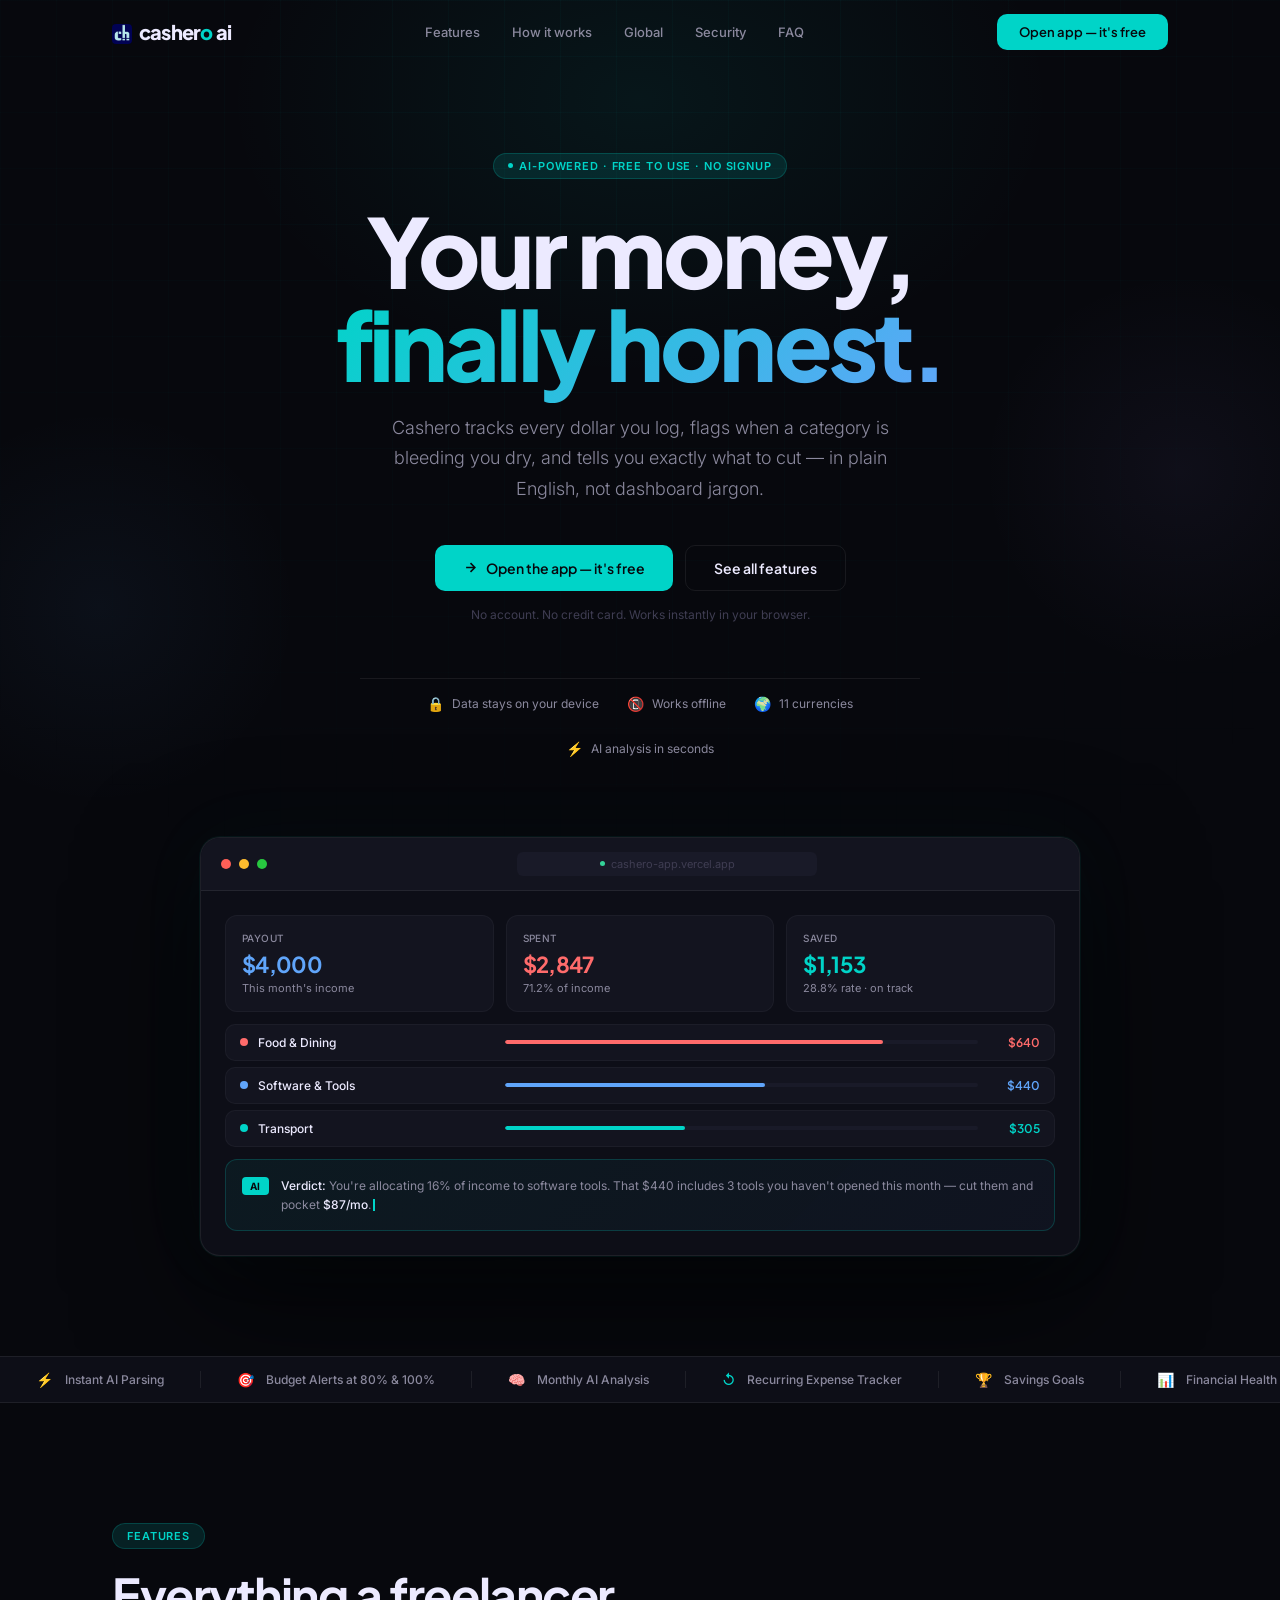
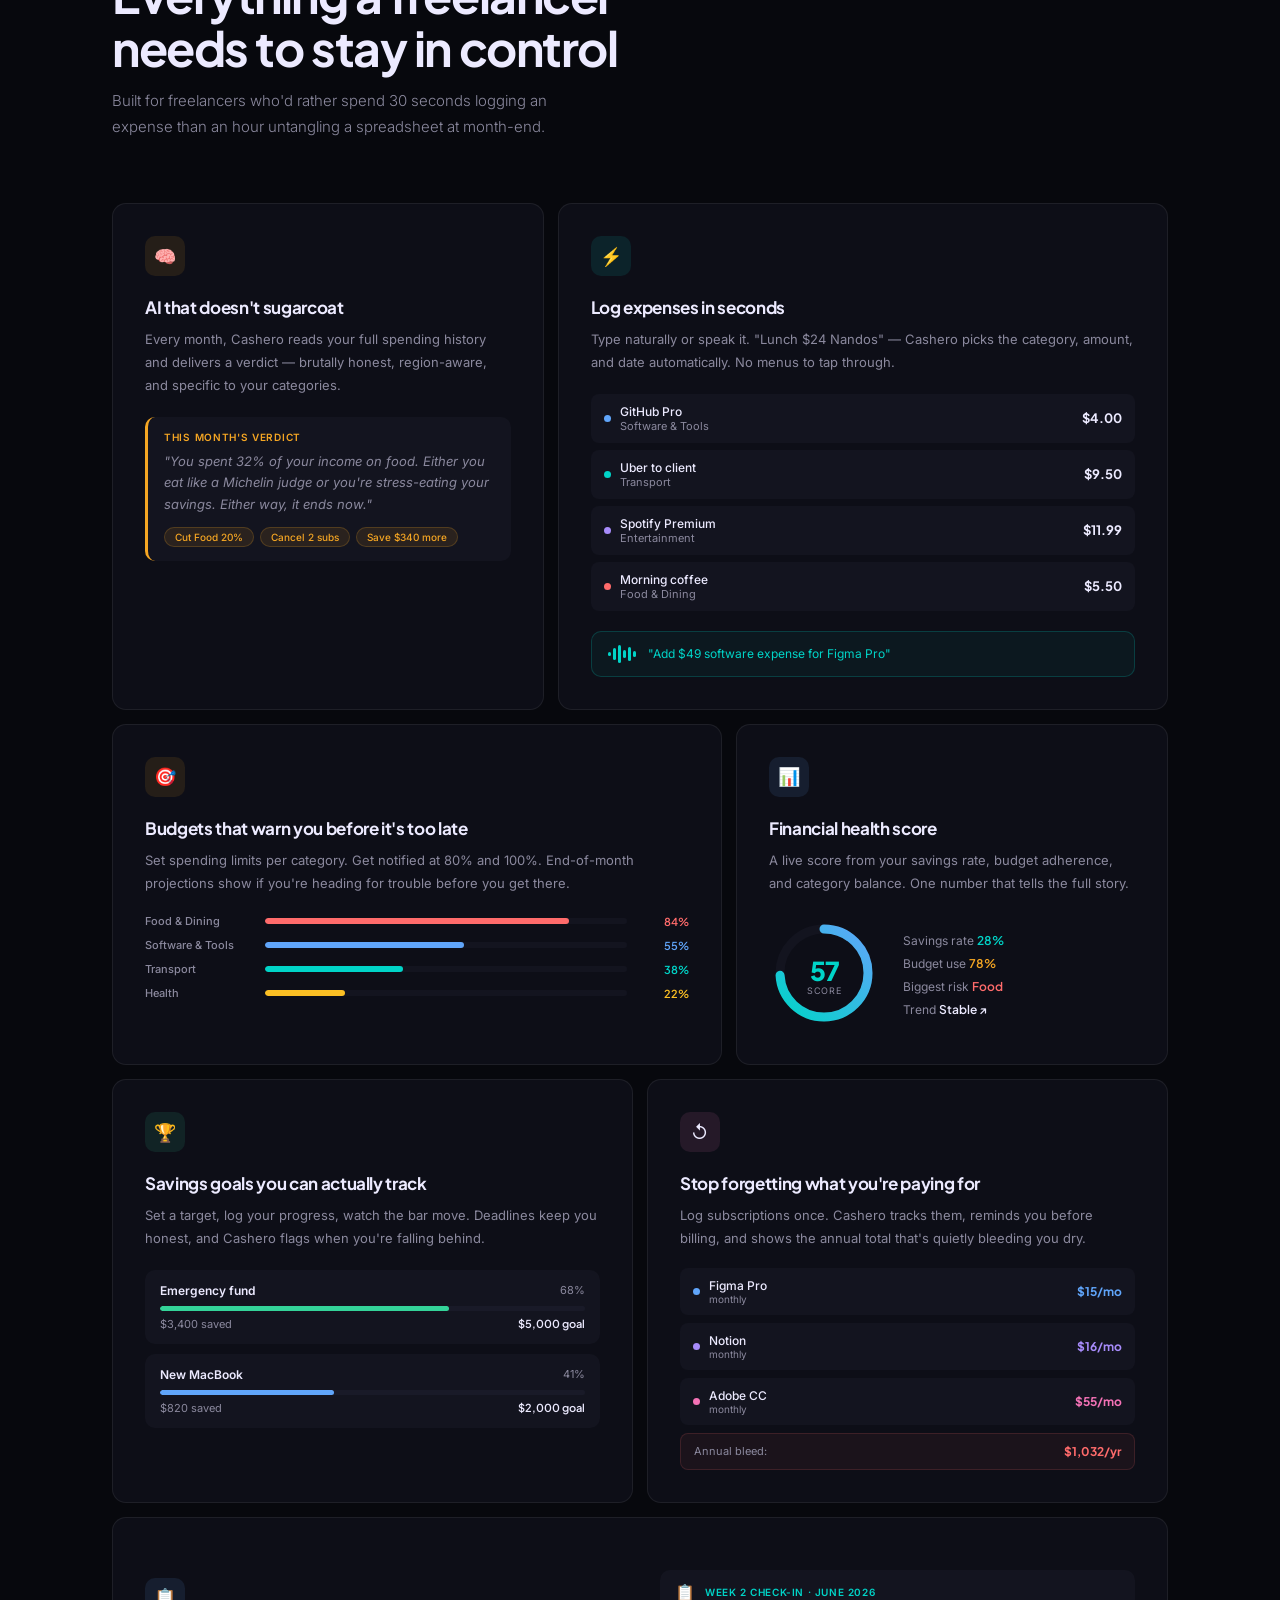
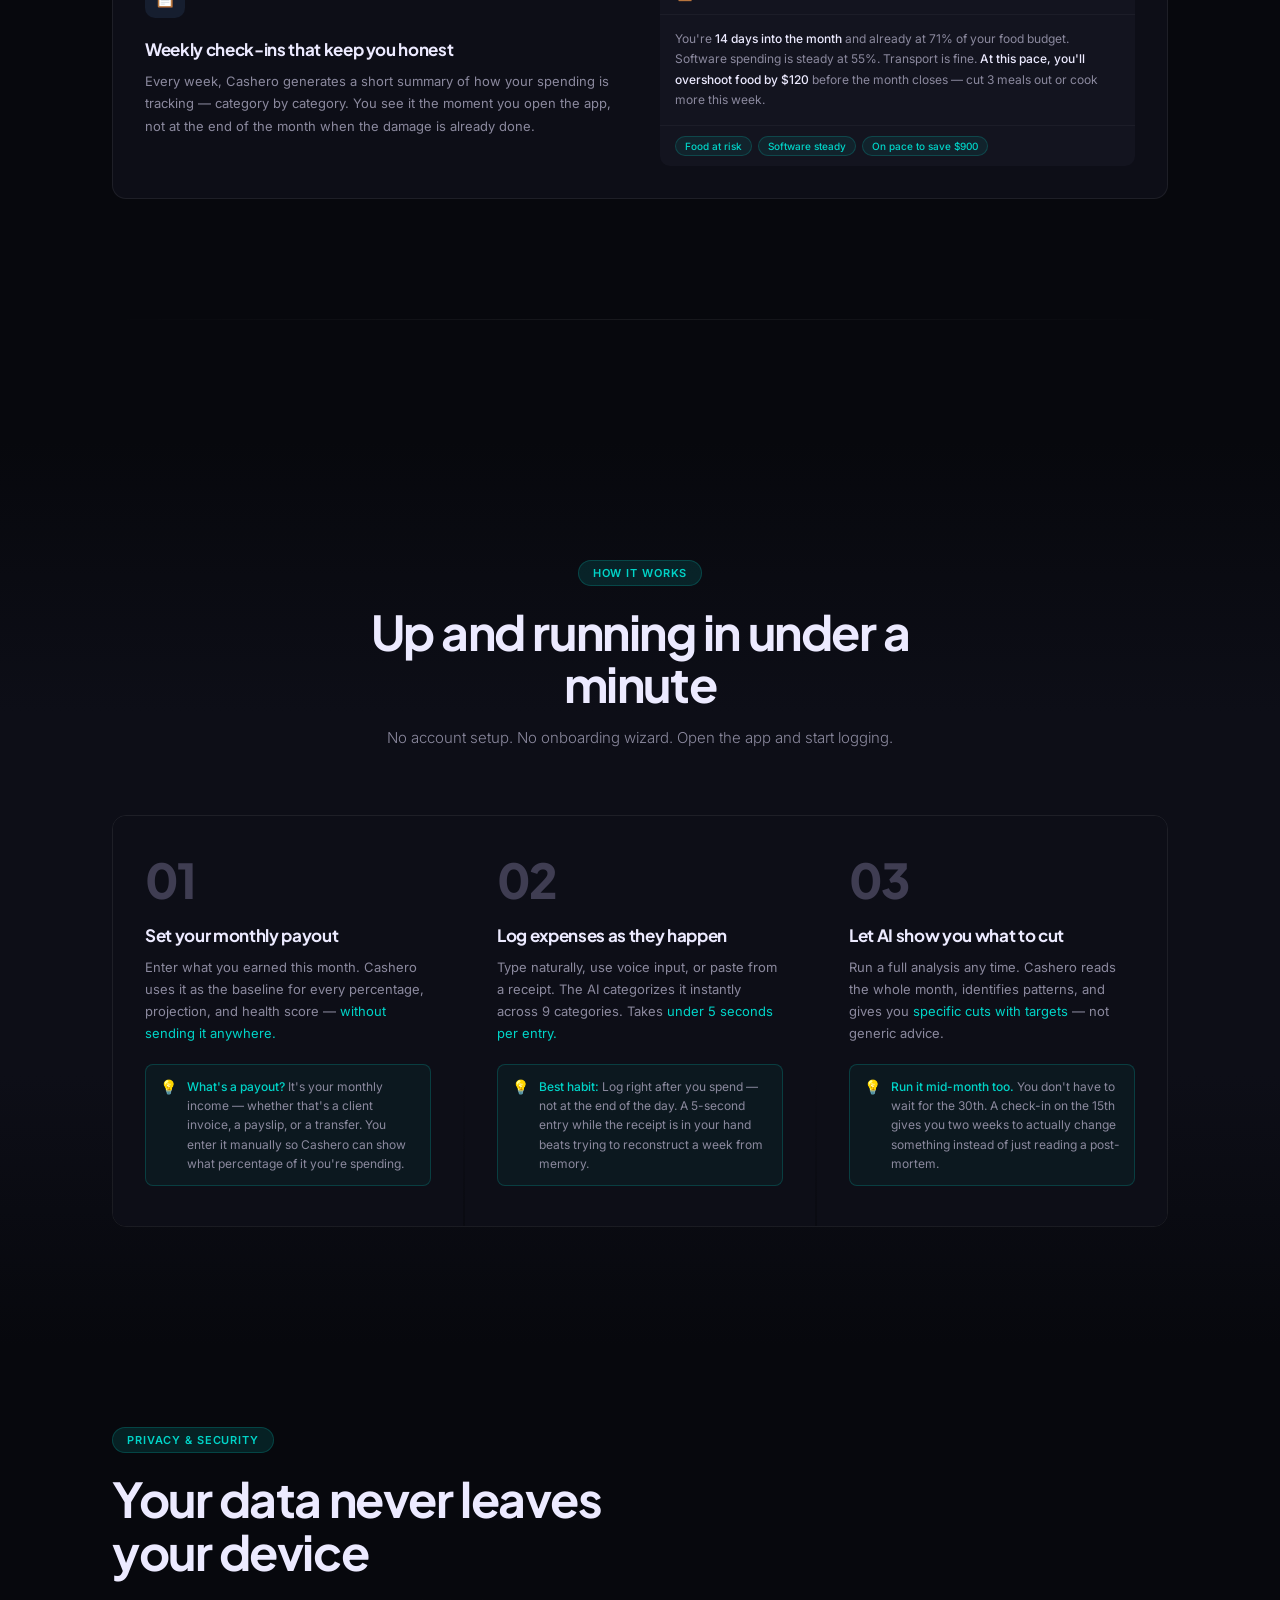
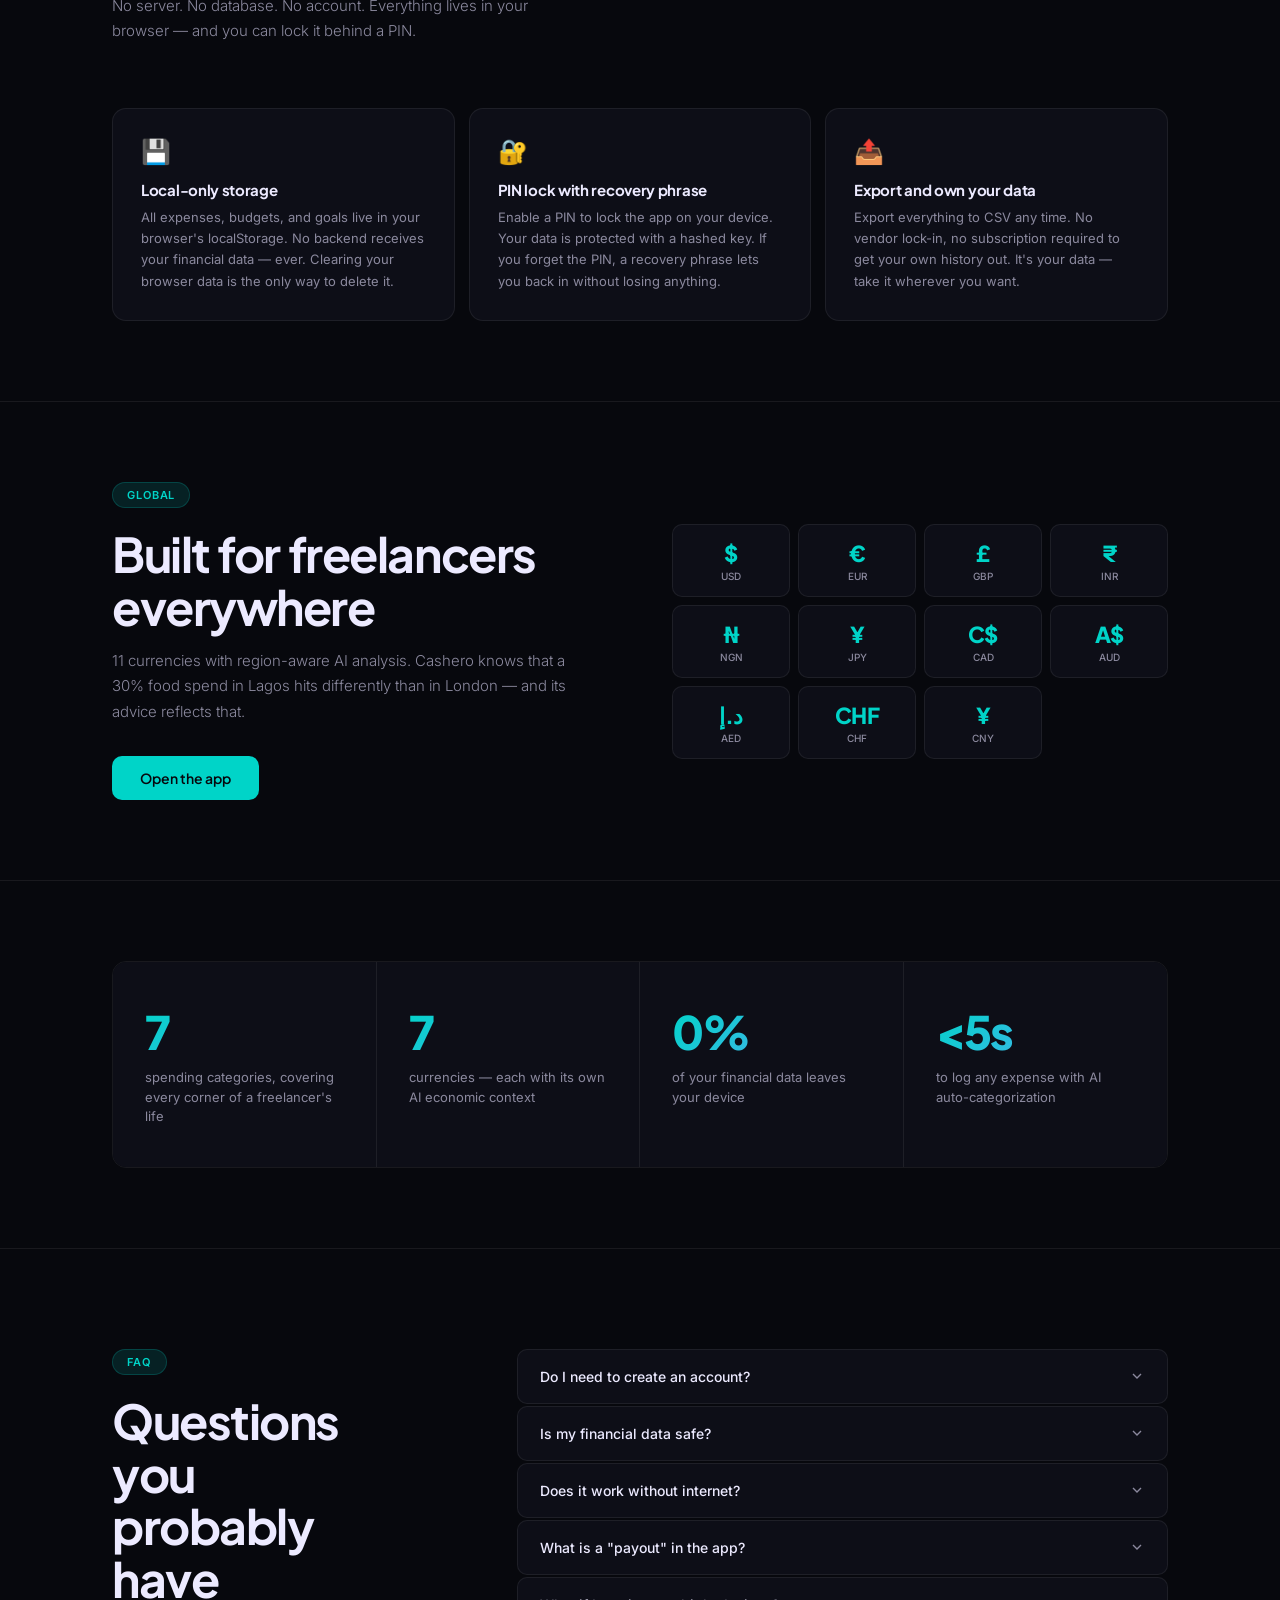
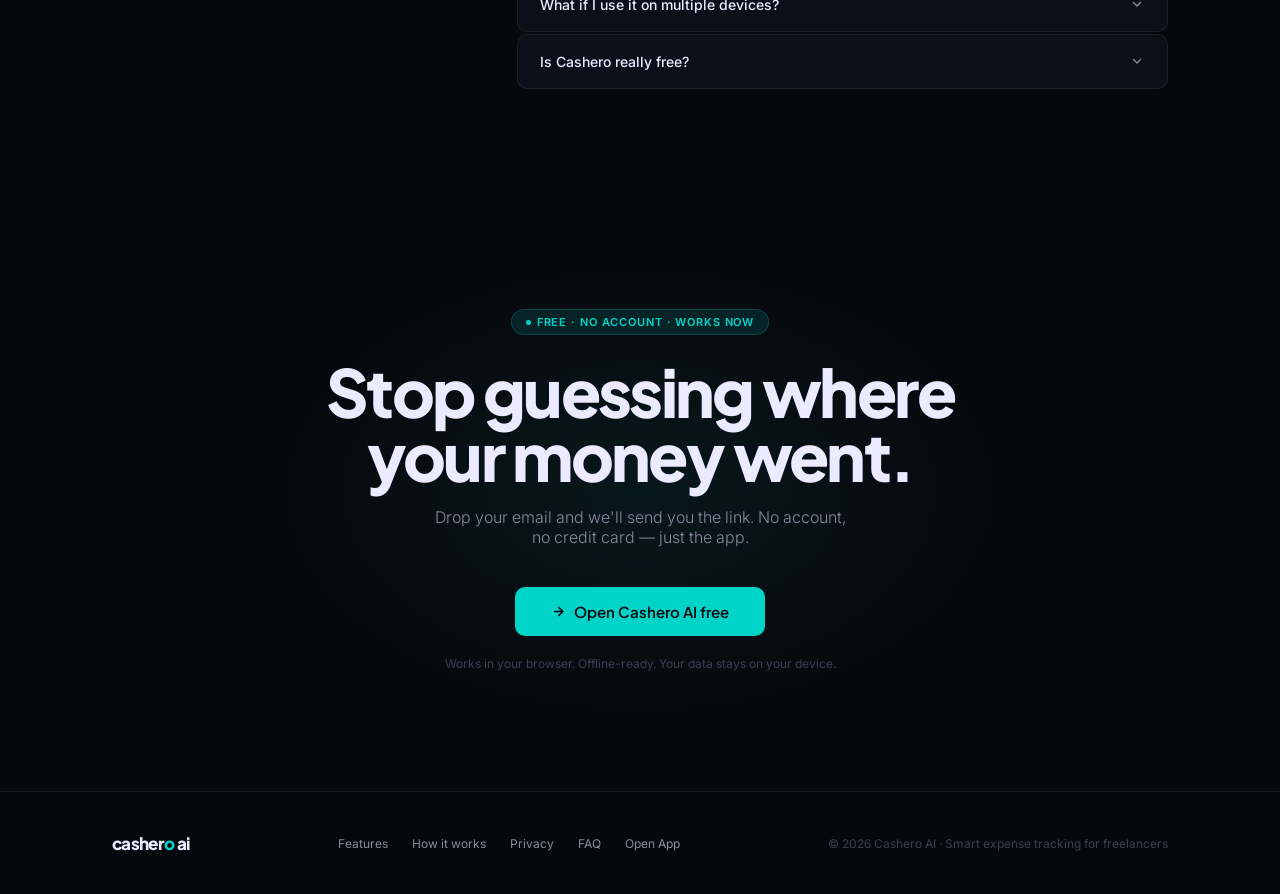
==== commit 1eb70597: "Update index.html" ====
--- a/index.html
+++ b/index.html
@@ -1,6 +1,14 @@
 <!DOCTYPE html>
 <html lang="en">
 <head>
+<script type="text/javascript">
+    (function(c,l,a,r,i,t,y){
+        c[a]=c[a]||function(){(c[a].q=c[a].q||[]).push(arguments)};
+        t=l.createElement(r);t.async=1;t.src="https://www.clarity.ms/tag/"+i;
+        y=l.getElementsByTagName(r)[0];y.parentNode.insertBefore(t,y);
+    })(window, document, "clarity", "script", "xc3l5qpdqb");
+</script>
+  
 <!-- Google tag (gtag.js) -->
 <script async src="https://www.googletagmanager.com/gtag/js?id=G-NRNEQFC9K0"></script>
 <script>
@@ -9,14 +17,6 @@
   gtag('js', new Date());
 
   gtag('config', 'G-NRNEQFC9K0');
-</script>
-
-<script type="text/javascript">
-    (function(c,l,a,r,i,t,y){
-        c[a]=c[a]||function(){(c[a].q=c[a].q||[]).push(arguments)};
-        t=l.createElement(r);t.async=1;t.src="https://www.clarity.ms/tag/"+i;
-        y=l.getElementsByTagName(r)[0];y.parentNode.insertBefore(t,y);
-    })(window, document, "clarity", "script", "xc3l5qpdqb");
 </script>
   
 <meta charset="UTF-8"/>
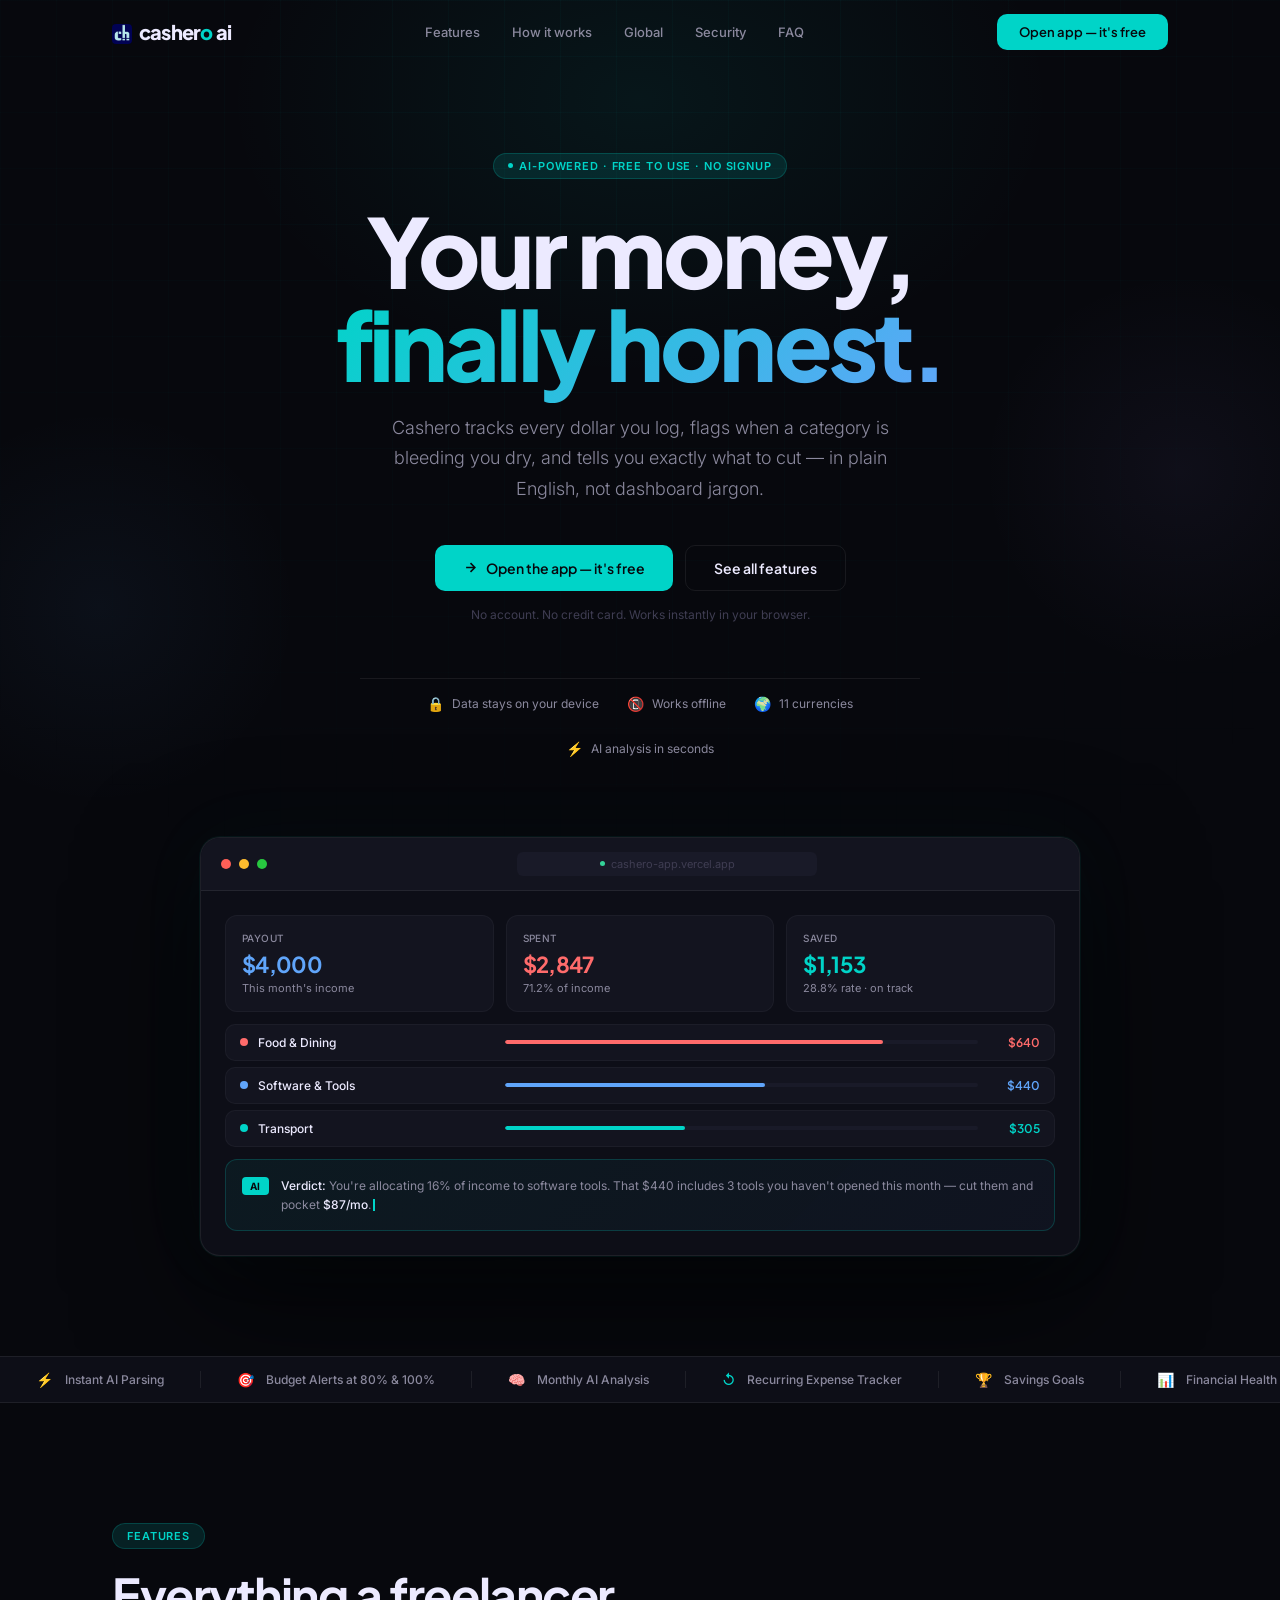
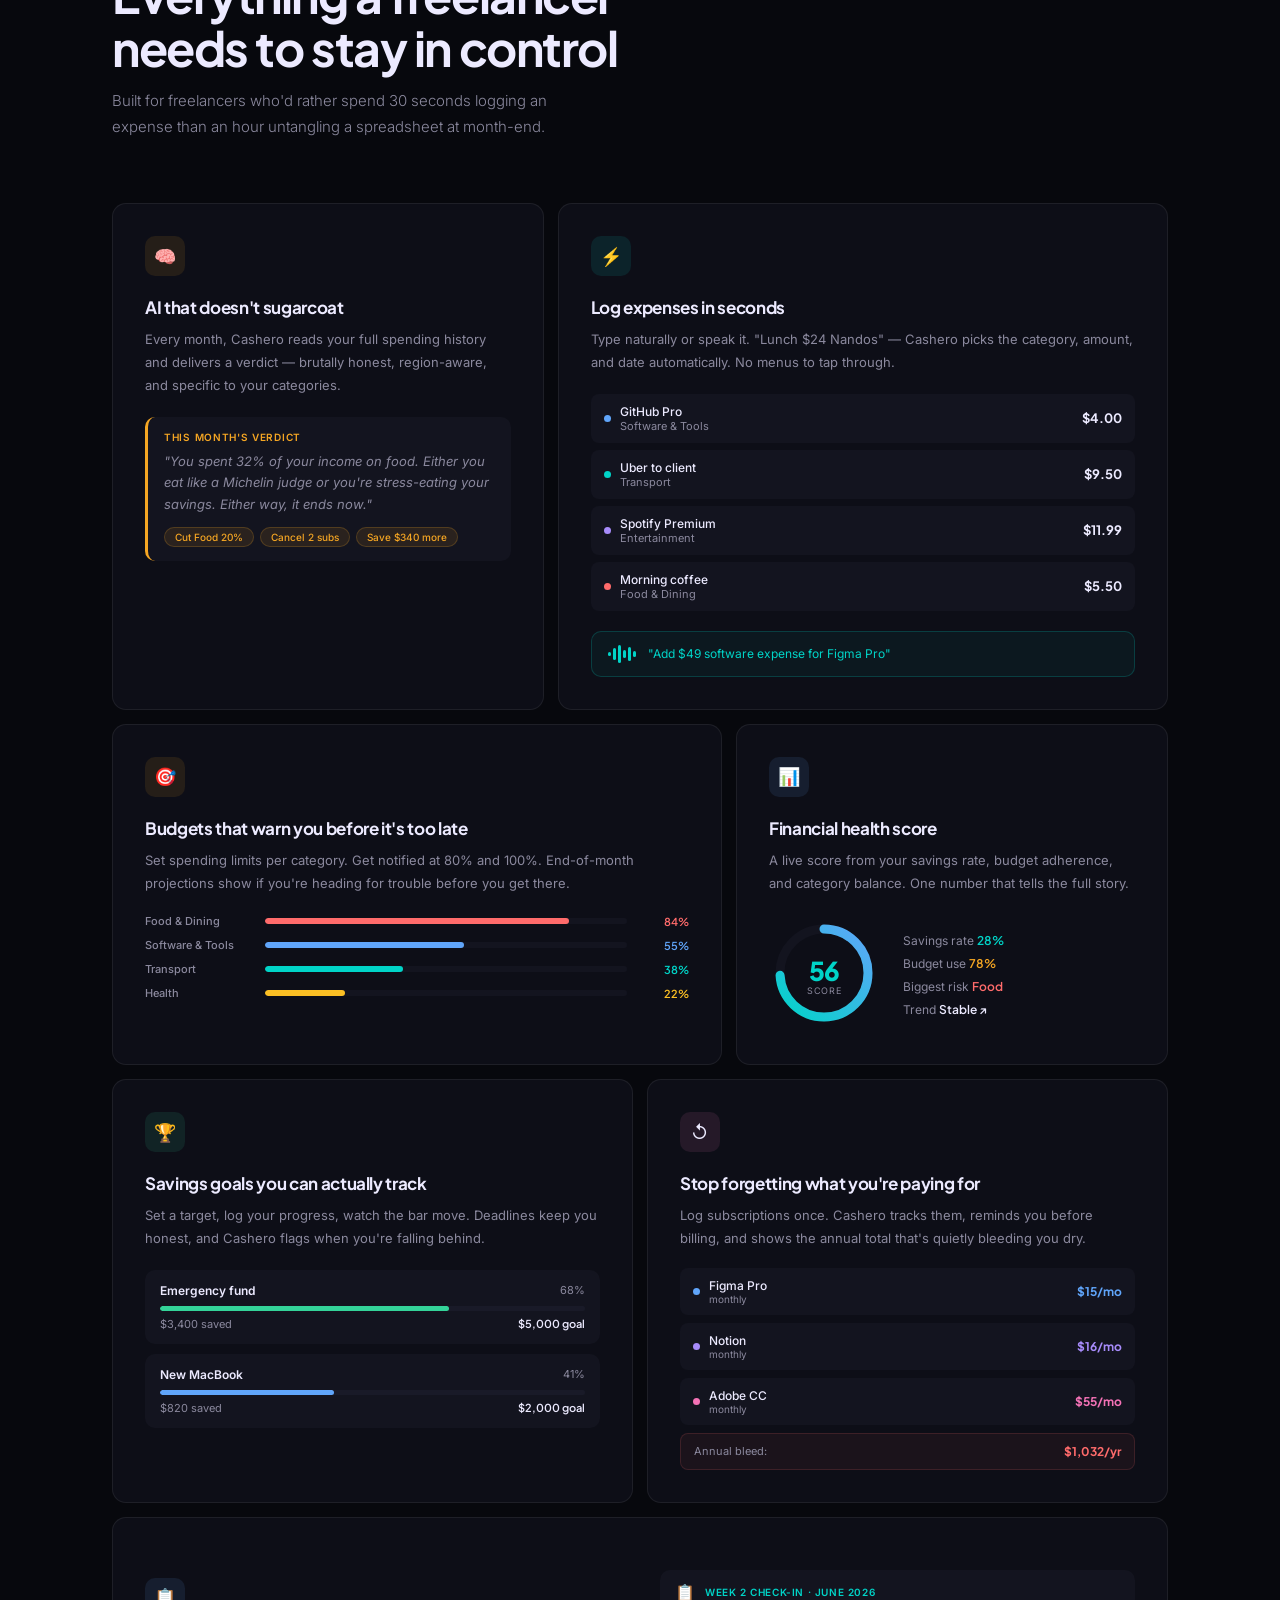
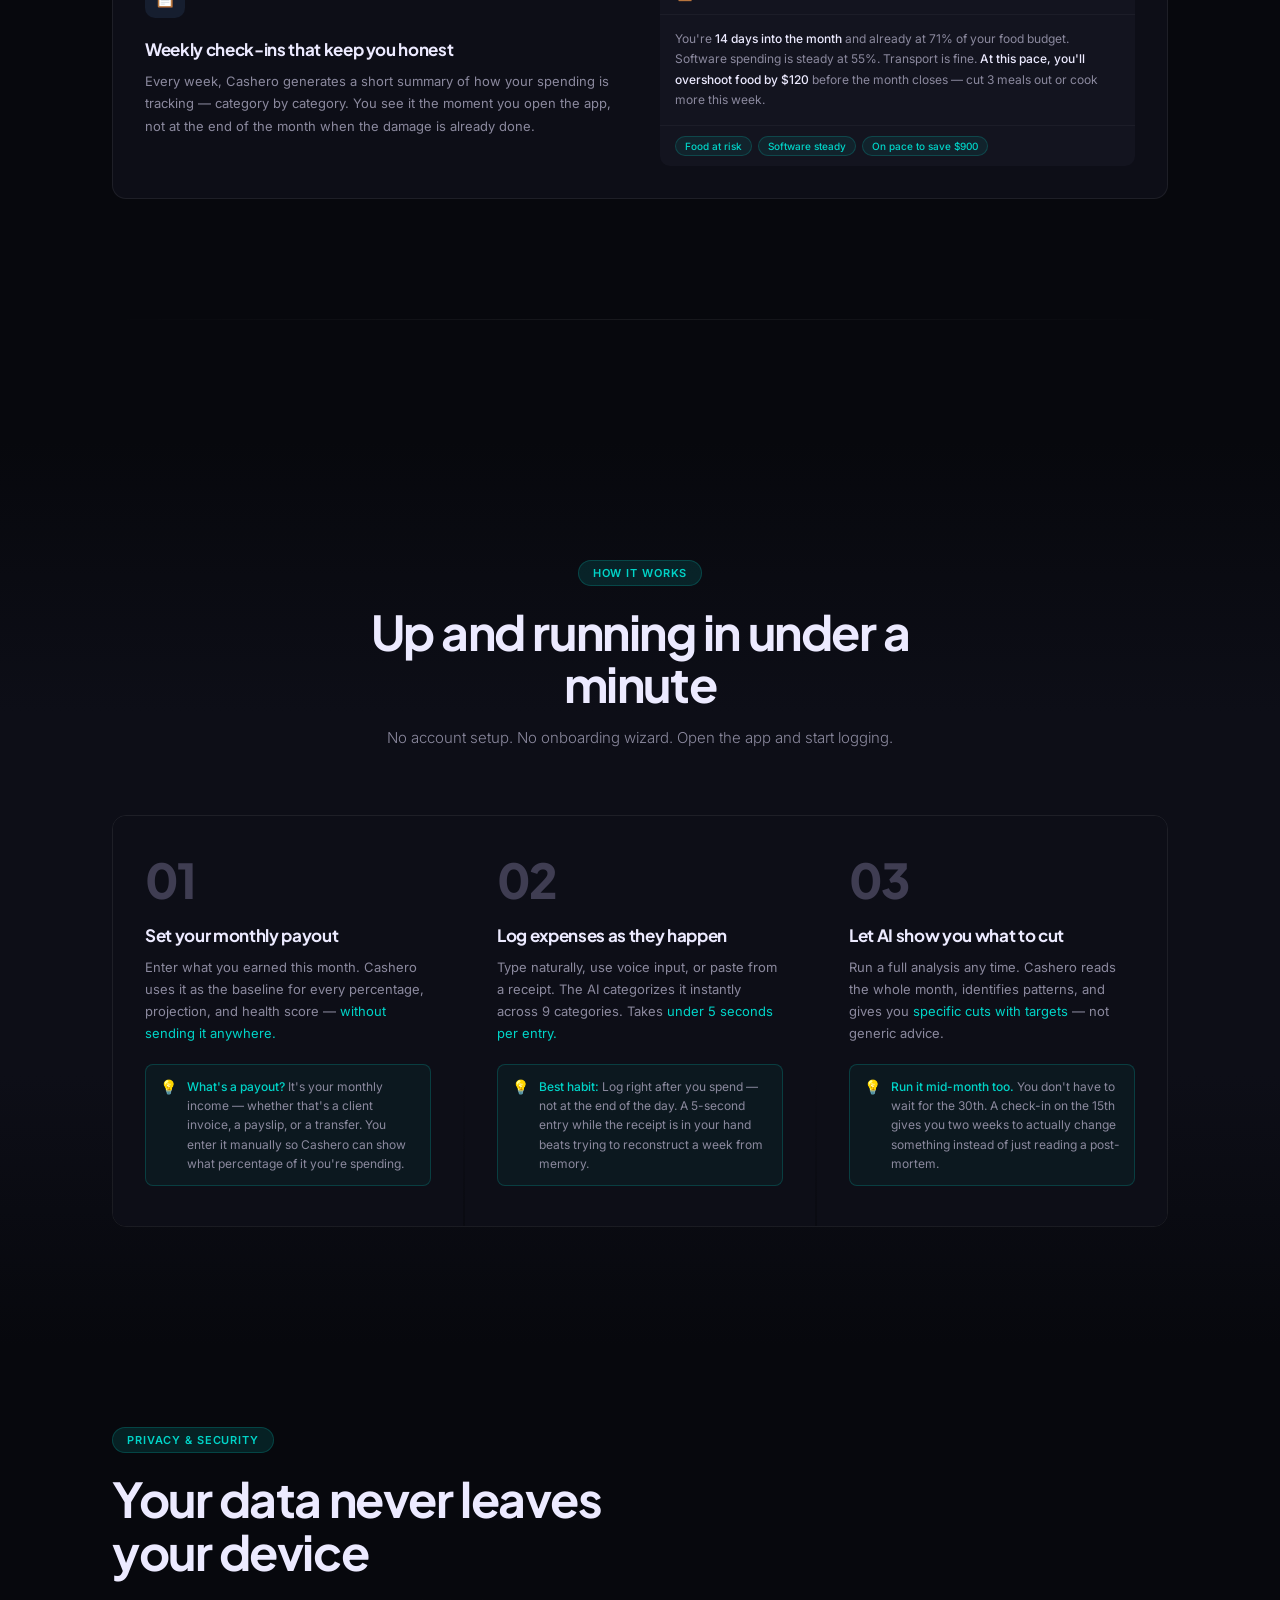
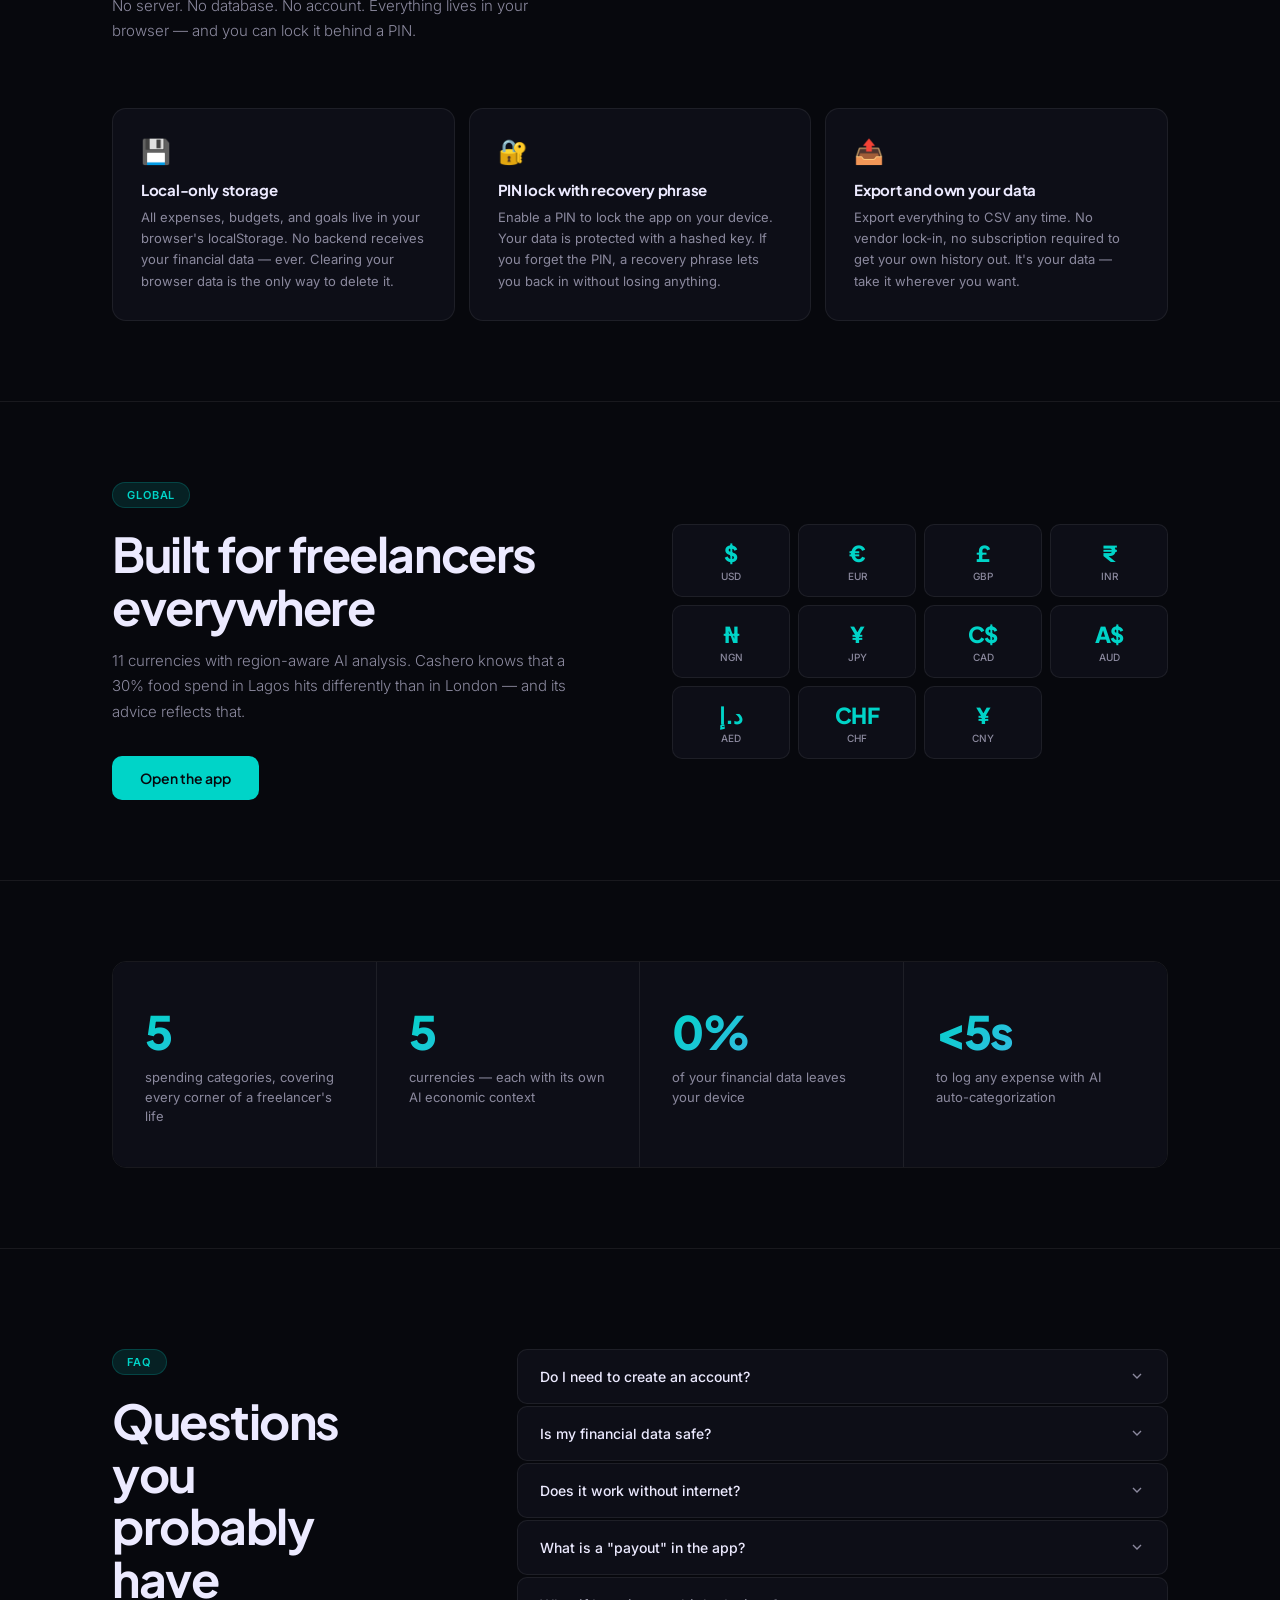
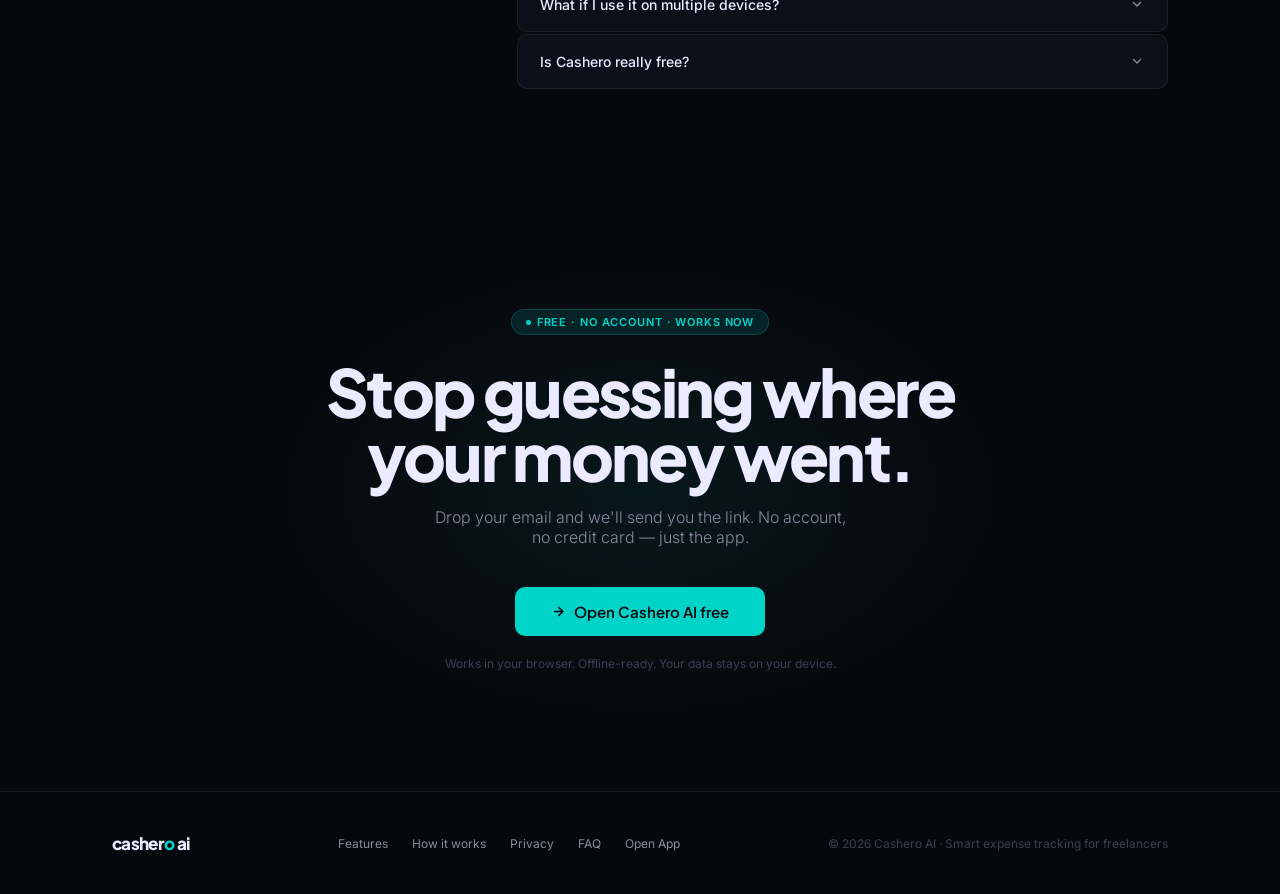
==== commit 718d8051: "Update index.html" ====
--- a/index.html
+++ b/index.html
@@ -1,6 +1,8 @@
 <!DOCTYPE html>
 <html lang="en">
 <head>
+    <script src="https://t.contentsquare.net/uxa/d03f17f983f53.js" defer></script>
+    
 <script type="text/javascript">
     (function(c,l,a,r,i,t,y){
         c[a]=c[a]||function(){(c[a].q=c[a].q||[]).push(arguments)};
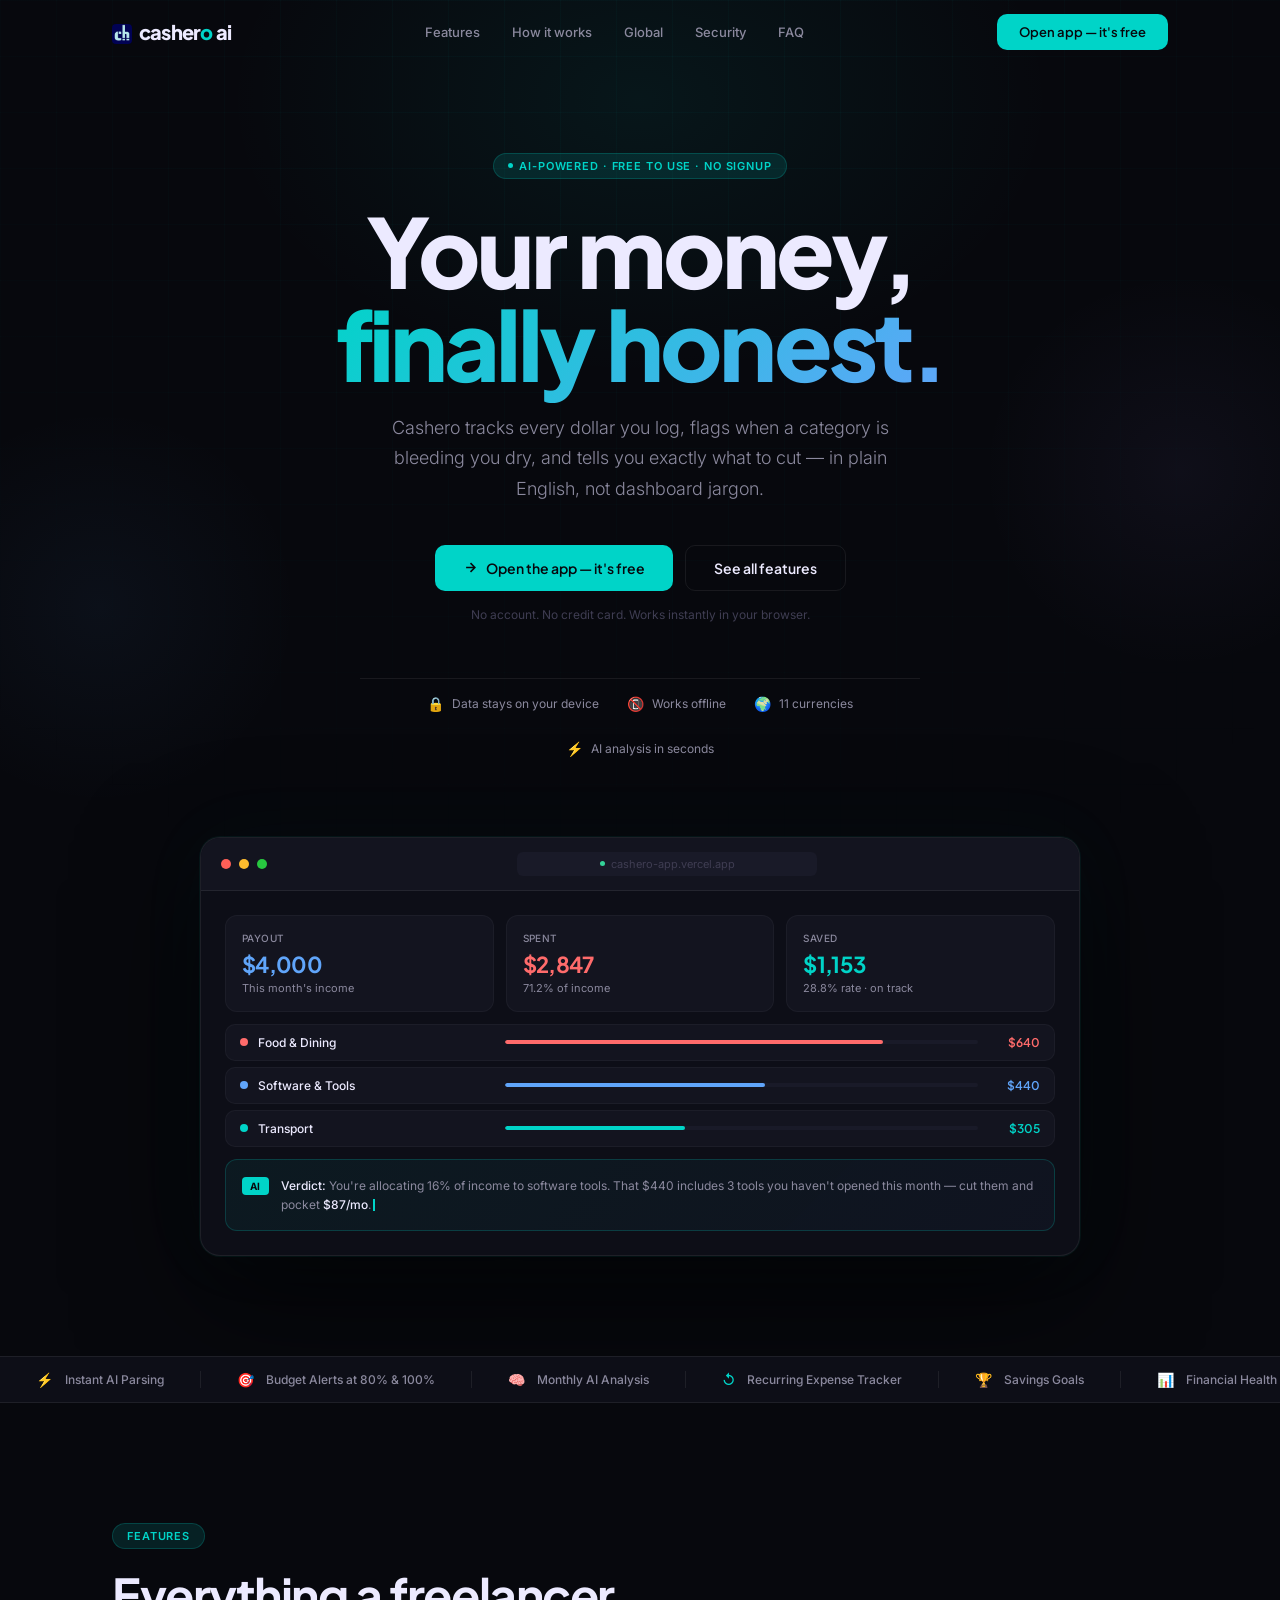
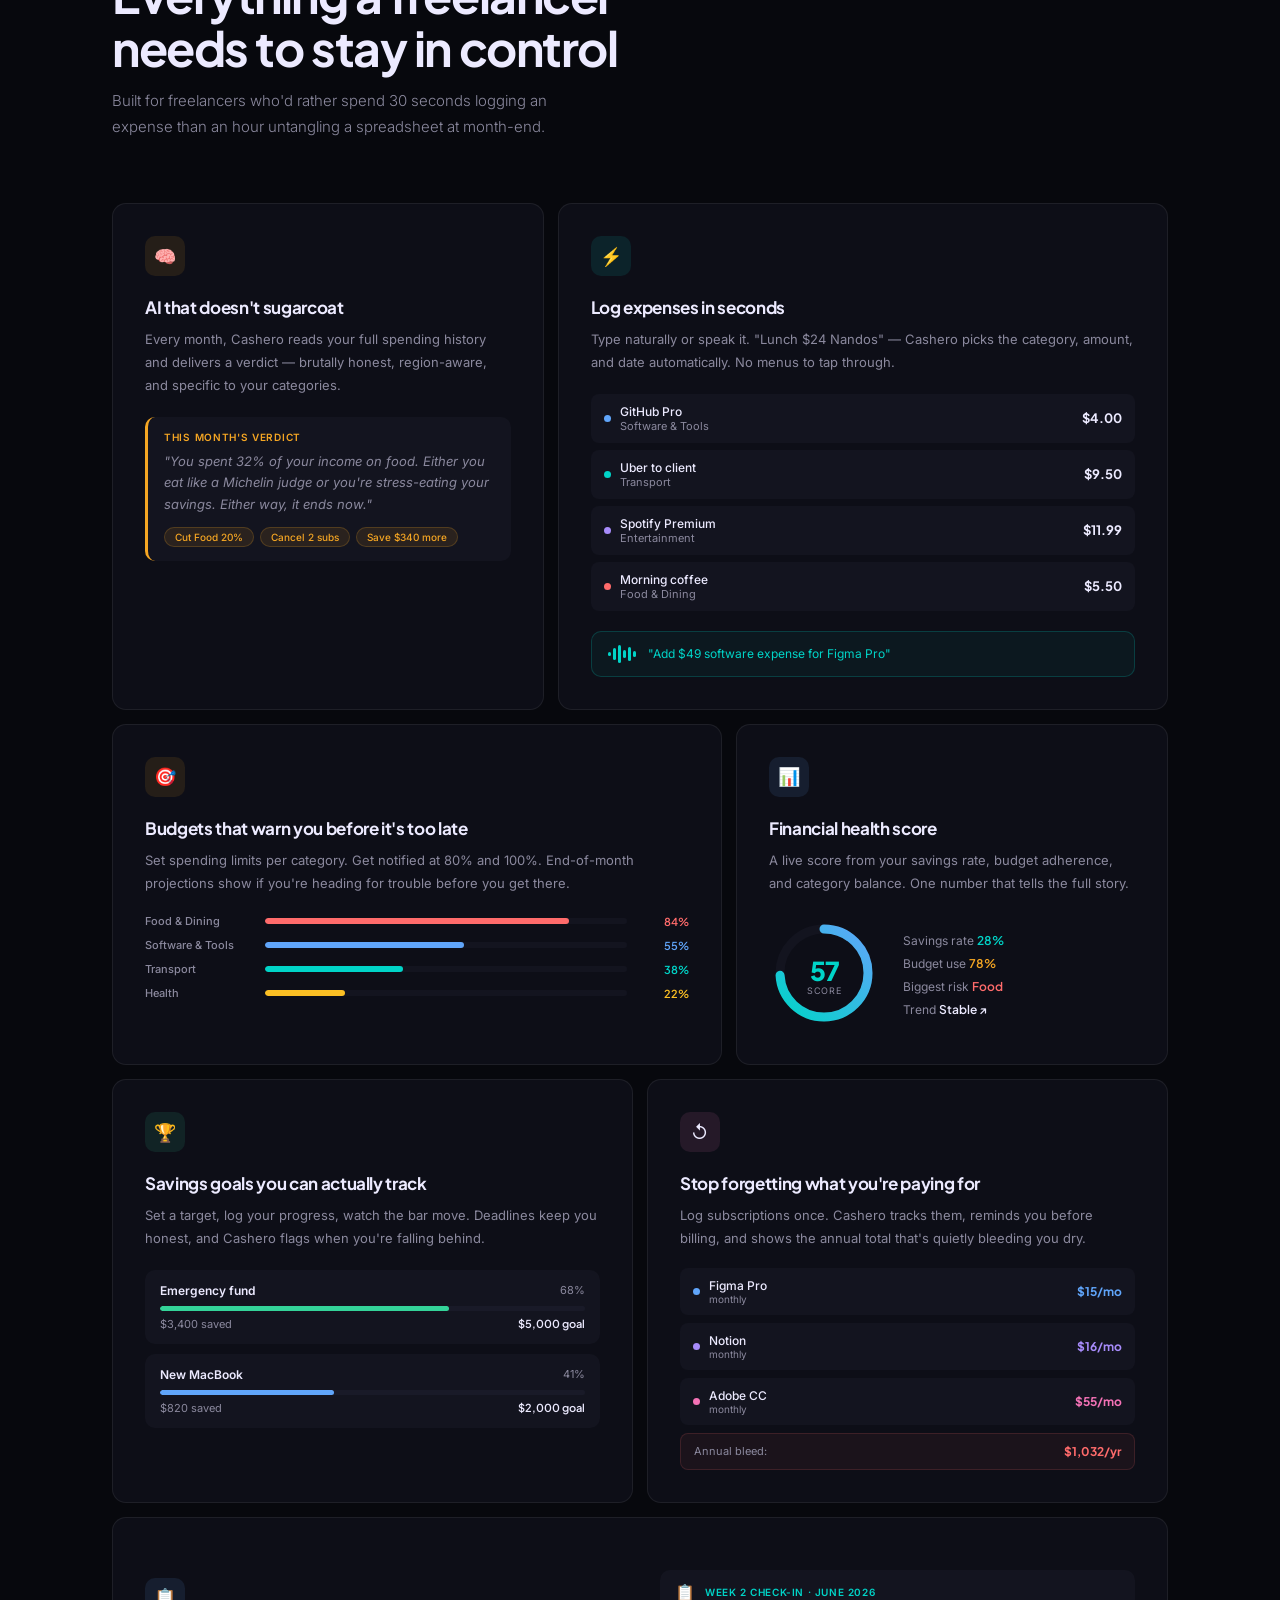
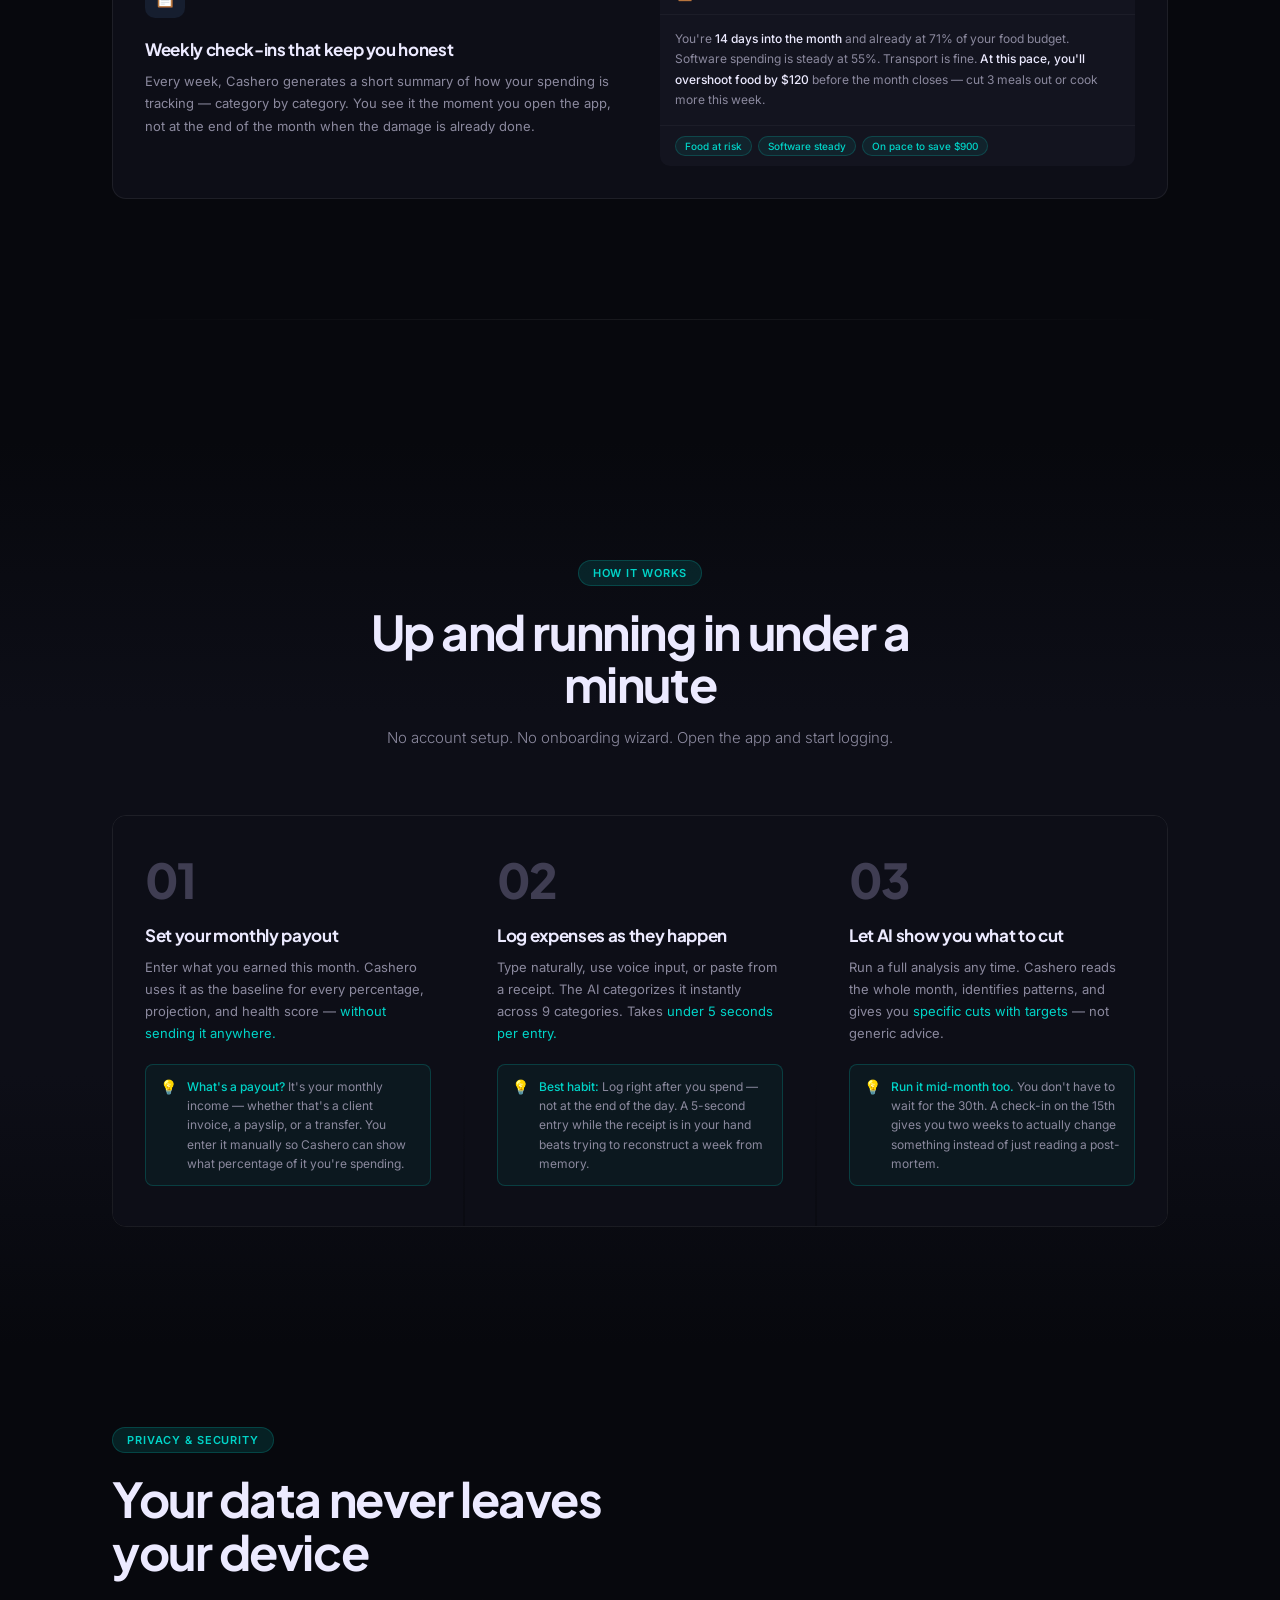
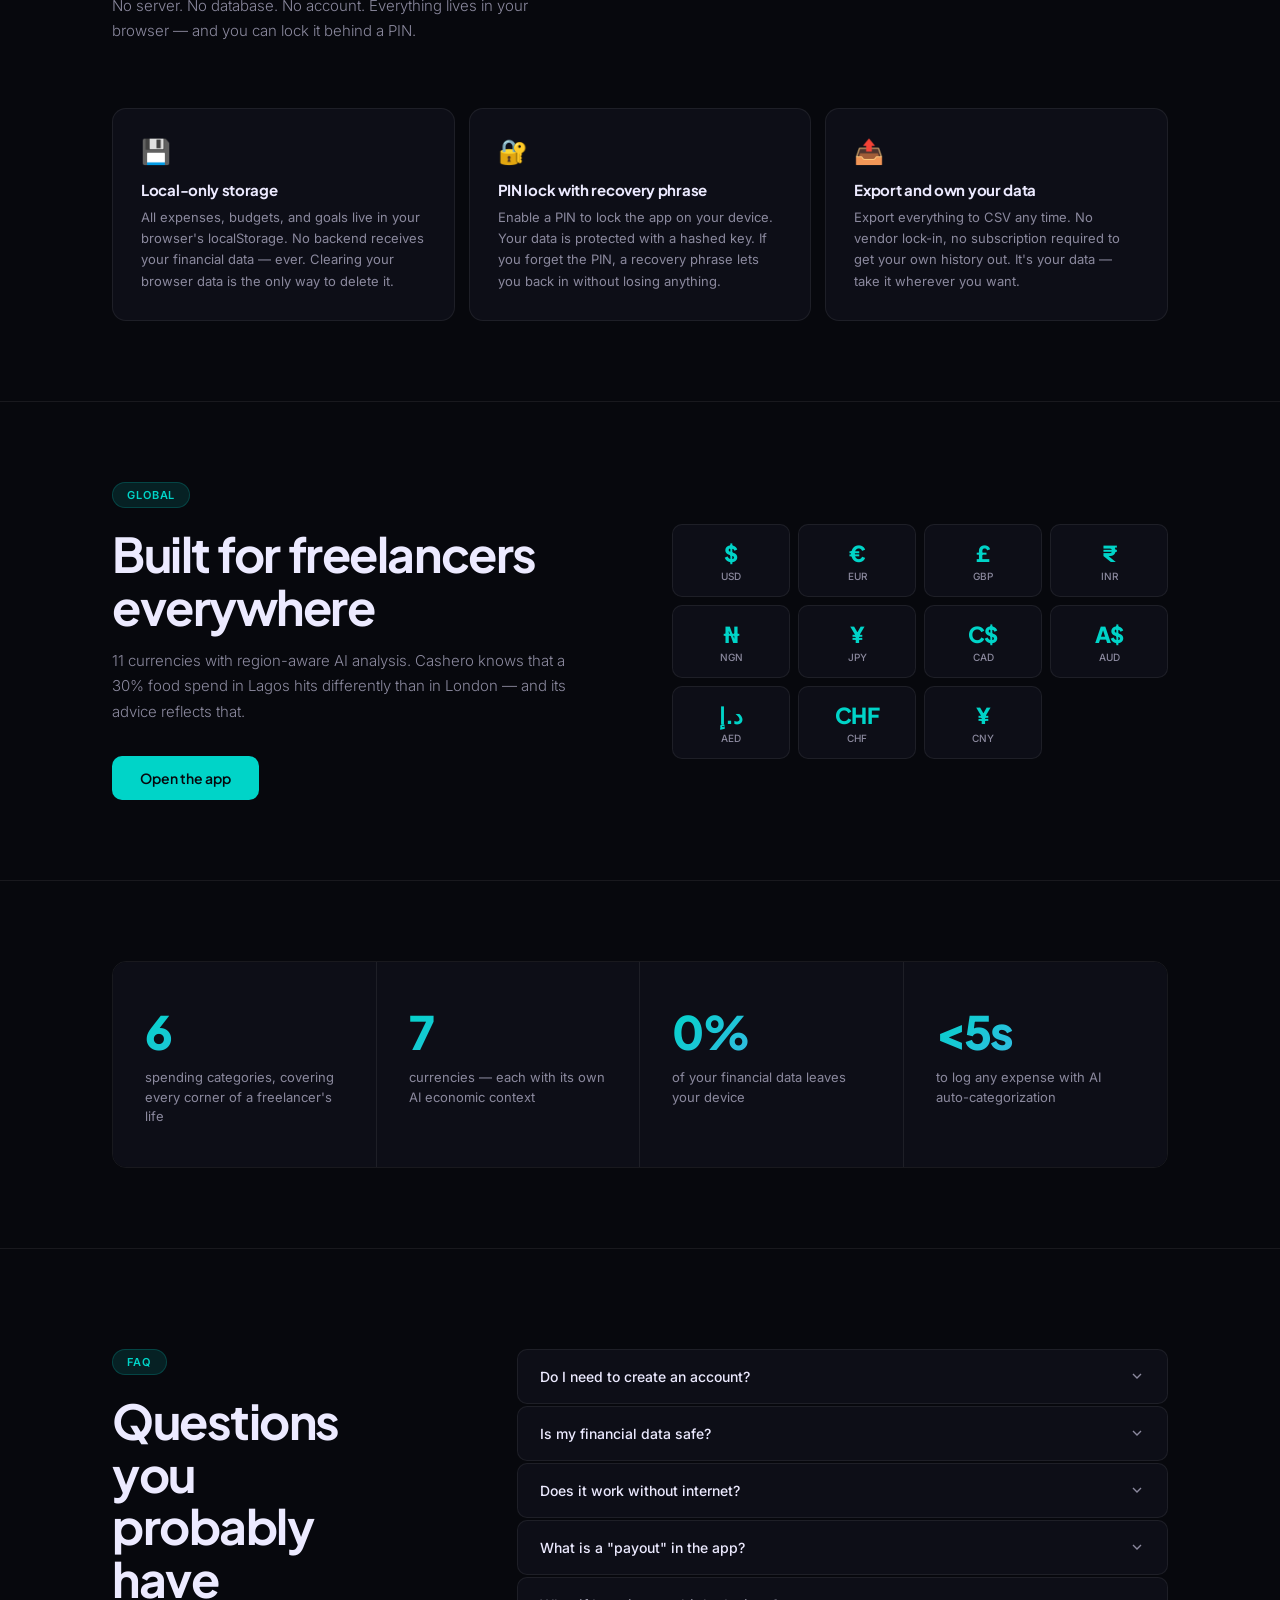
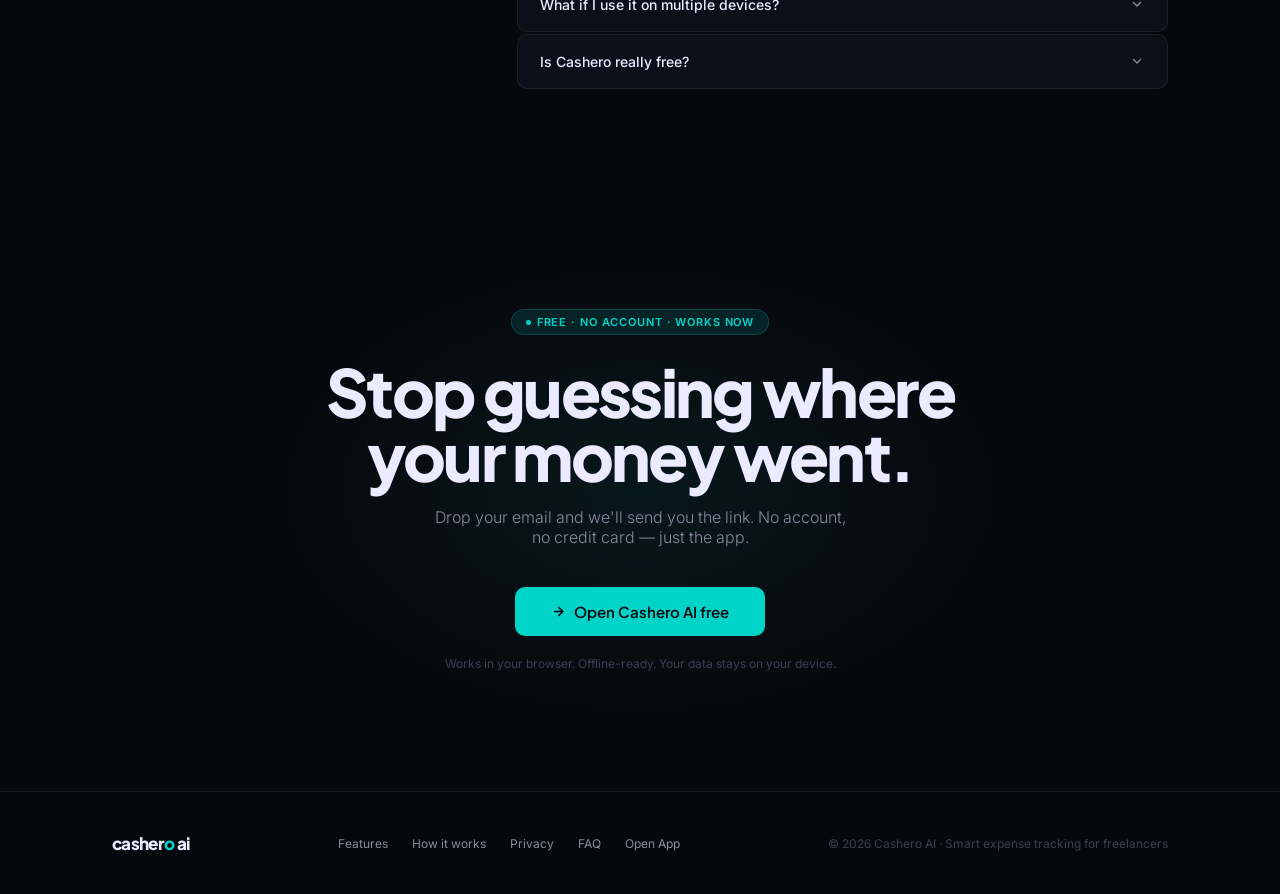
==== commit 24ca6be5: "Implement waitlist form submission with status feedback and update styles" ====
--- a/index.html
+++ b/index.html
@@ -3,14 +3,6 @@
 <head>
     <script src="https://t.contentsquare.net/uxa/d03f17f983f53.js" defer></script>
     
-<script type="text/javascript">
-    (function(c,l,a,r,i,t,y){
-        c[a]=c[a]||function(){(c[a].q=c[a].q||[]).push(arguments)};
-        t=l.createElement(r);t.async=1;t.src="https://www.clarity.ms/tag/"+i;
-        y=l.getElementsByTagName(r)[0];y.parentNode.insertBefore(t,y);
-    })(window, document, "clarity", "script", "xc3l5qpdqb");
-</script>
-  
 <!-- Google tag (gtag.js) -->
 <script async src="https://www.googletagmanager.com/gtag/js?id=G-NRNEQFC9K0"></script>
 <script>
@@ -615,10 +607,9 @@
     </div>
     <h2 class="wl-title" id="wl-title">Get early access</h2>
     <p class="wl-sub">Drop your email and we'll send you the link the moment it's ready. No spam, no account required.</p>
-    <form action="https://formsubmit.co/5e107f7d71232dd9024cfb8e8af5f153" method="POST" class="wl-form" id="wl-form">
-      <input type="hidden" name="_subject" value="New Cashero AI early access request">
-      <input type="hidden" name="_captcha" value="false">
-      <input type="hidden" name="_next" value="https://cashero-app.vercel.app">
+    <form action="https://api.web3forms.com/submit" method="POST" class="wl-form" id="wl-form">
+      <input type="hidden" name="access_key" value="6144d2bd-170b-40cd-9249-ce4eac2b5ccc">
+      <input type="hidden" name="subject" value="New Cashero AI early access request">
       <div class="wl-field">
         <input
           type="email"
@@ -636,6 +627,7 @@
         Send me the link
       </button>
     </form>
+    <p class="wl-status" id="wl-status" role="status" aria-live="polite"></p>
     <p class="wl-fine">Your email won't be shared or sold. Unsubscribe any time.</p>
   </div>
 </div>
--- a/style.css
+++ b/style.css
@@ -448,6 +448,26 @@
   padding: 14px;
 }
 
+.wl-submit:disabled {
+  cursor: wait;
+  opacity: 0.65;
+}
+
+.wl-status {
+  min-height: 20px;
+  margin: 14px 0 0;
+  font-size: 13px;
+  line-height: 1.5;
+}
+
+.wl-status.success {
+  color: var(--mint, #00d4c8);
+}
+
+.wl-status.error {
+  color: #ff8a8a;
+}
+
 .wl-fine {
   font-size: 12px;
   color: rgba(255,255,255,0.3);
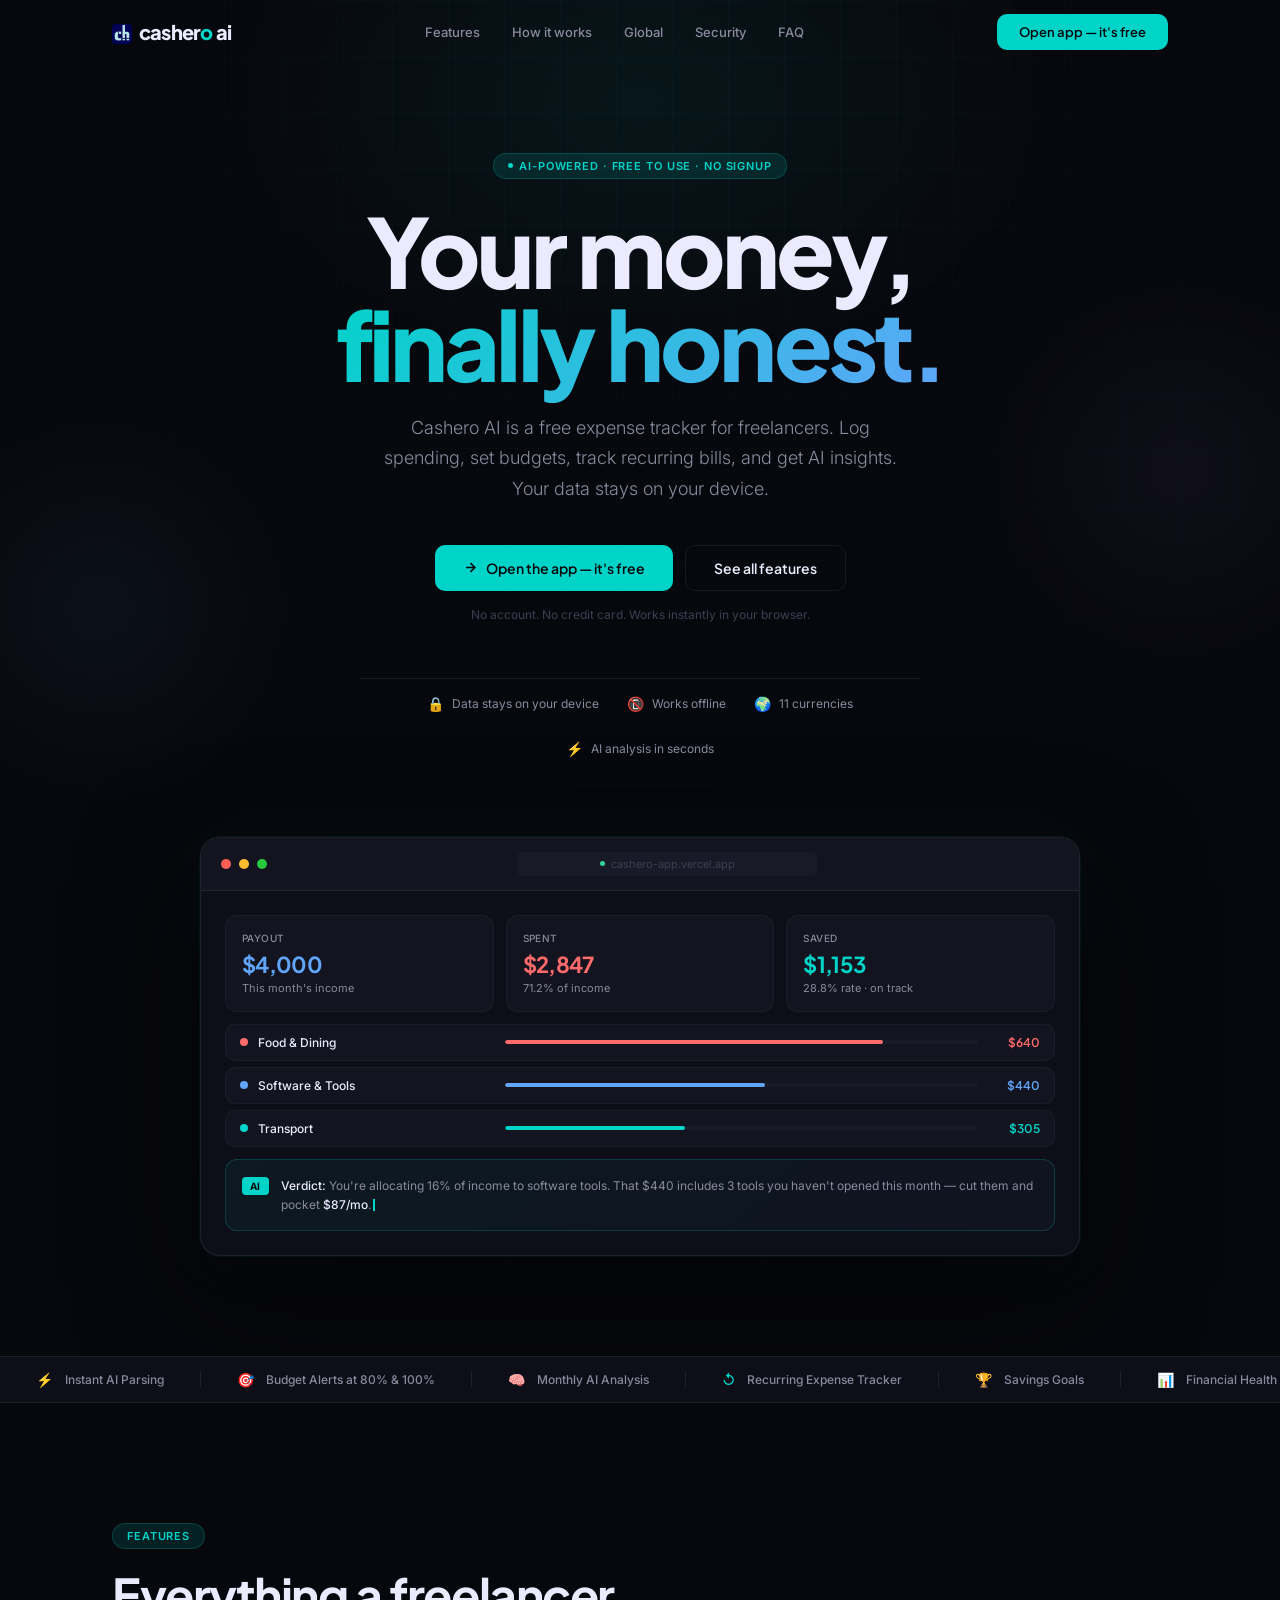
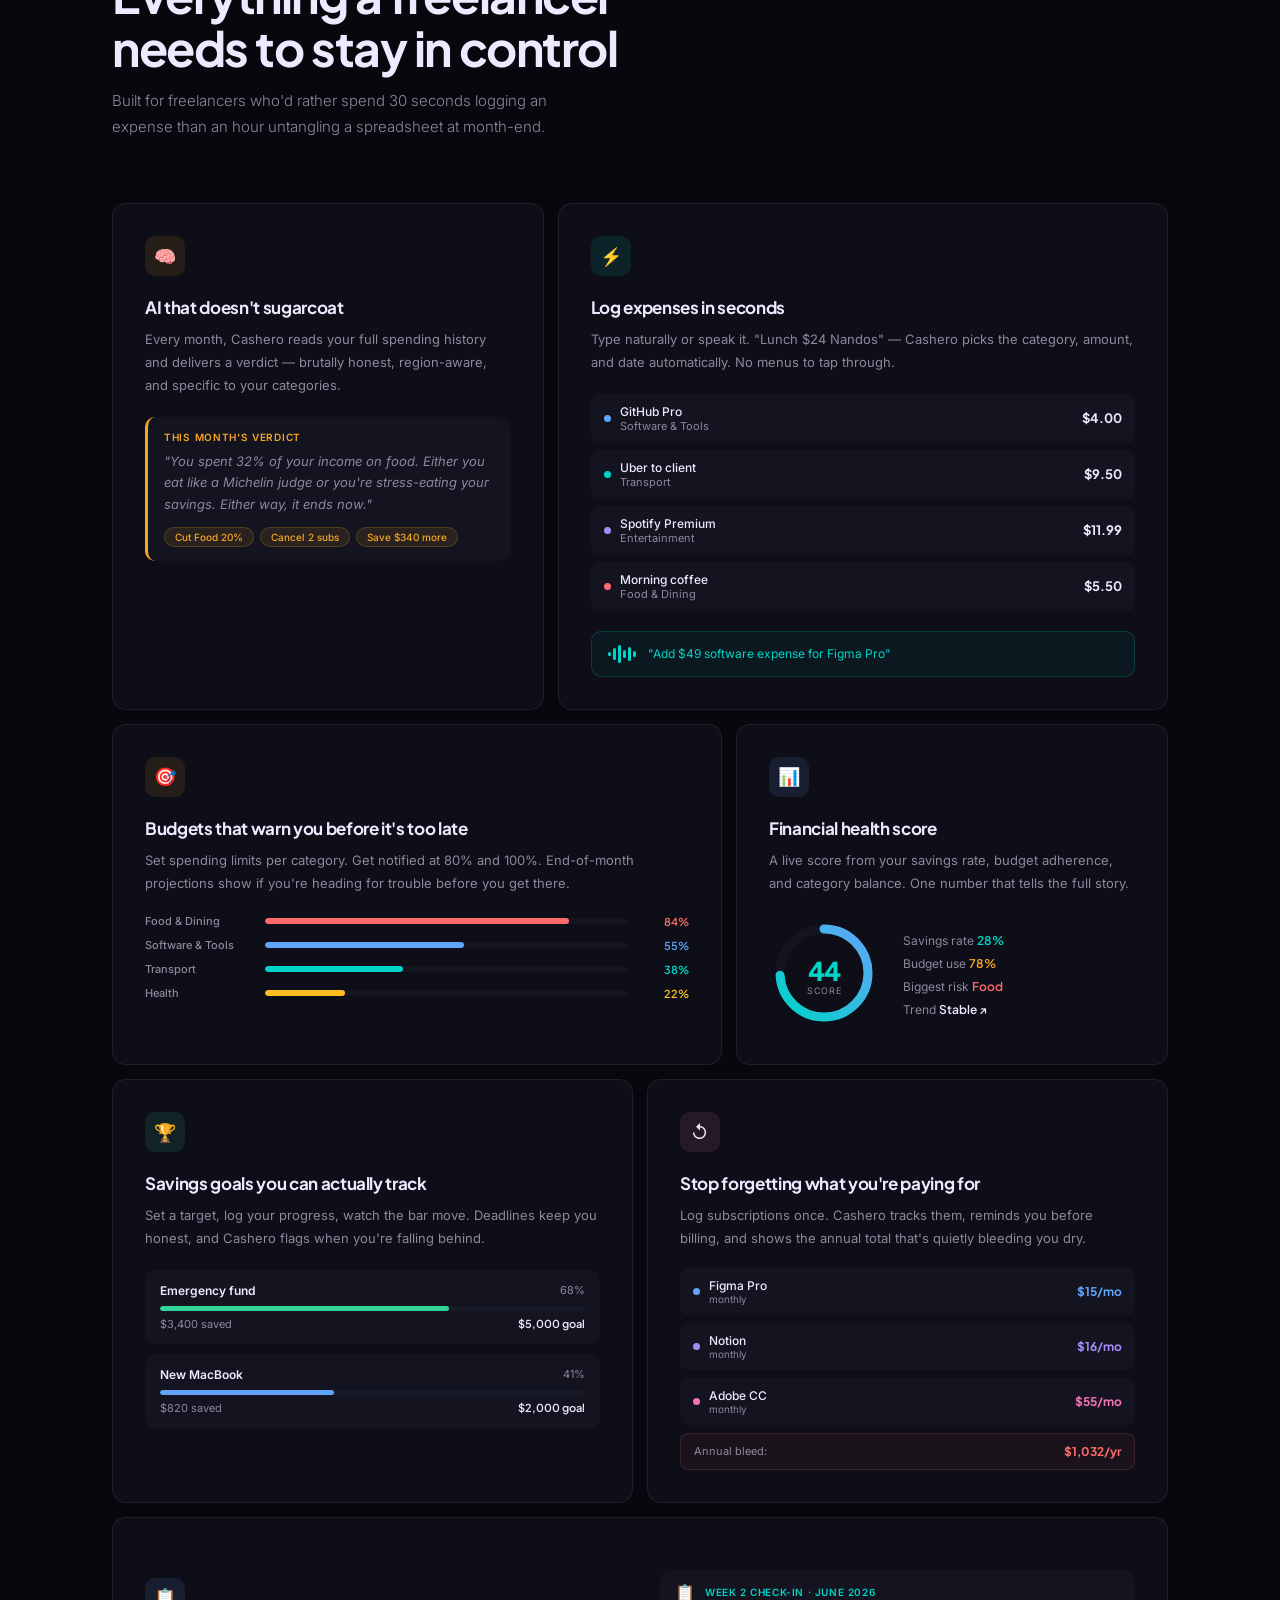
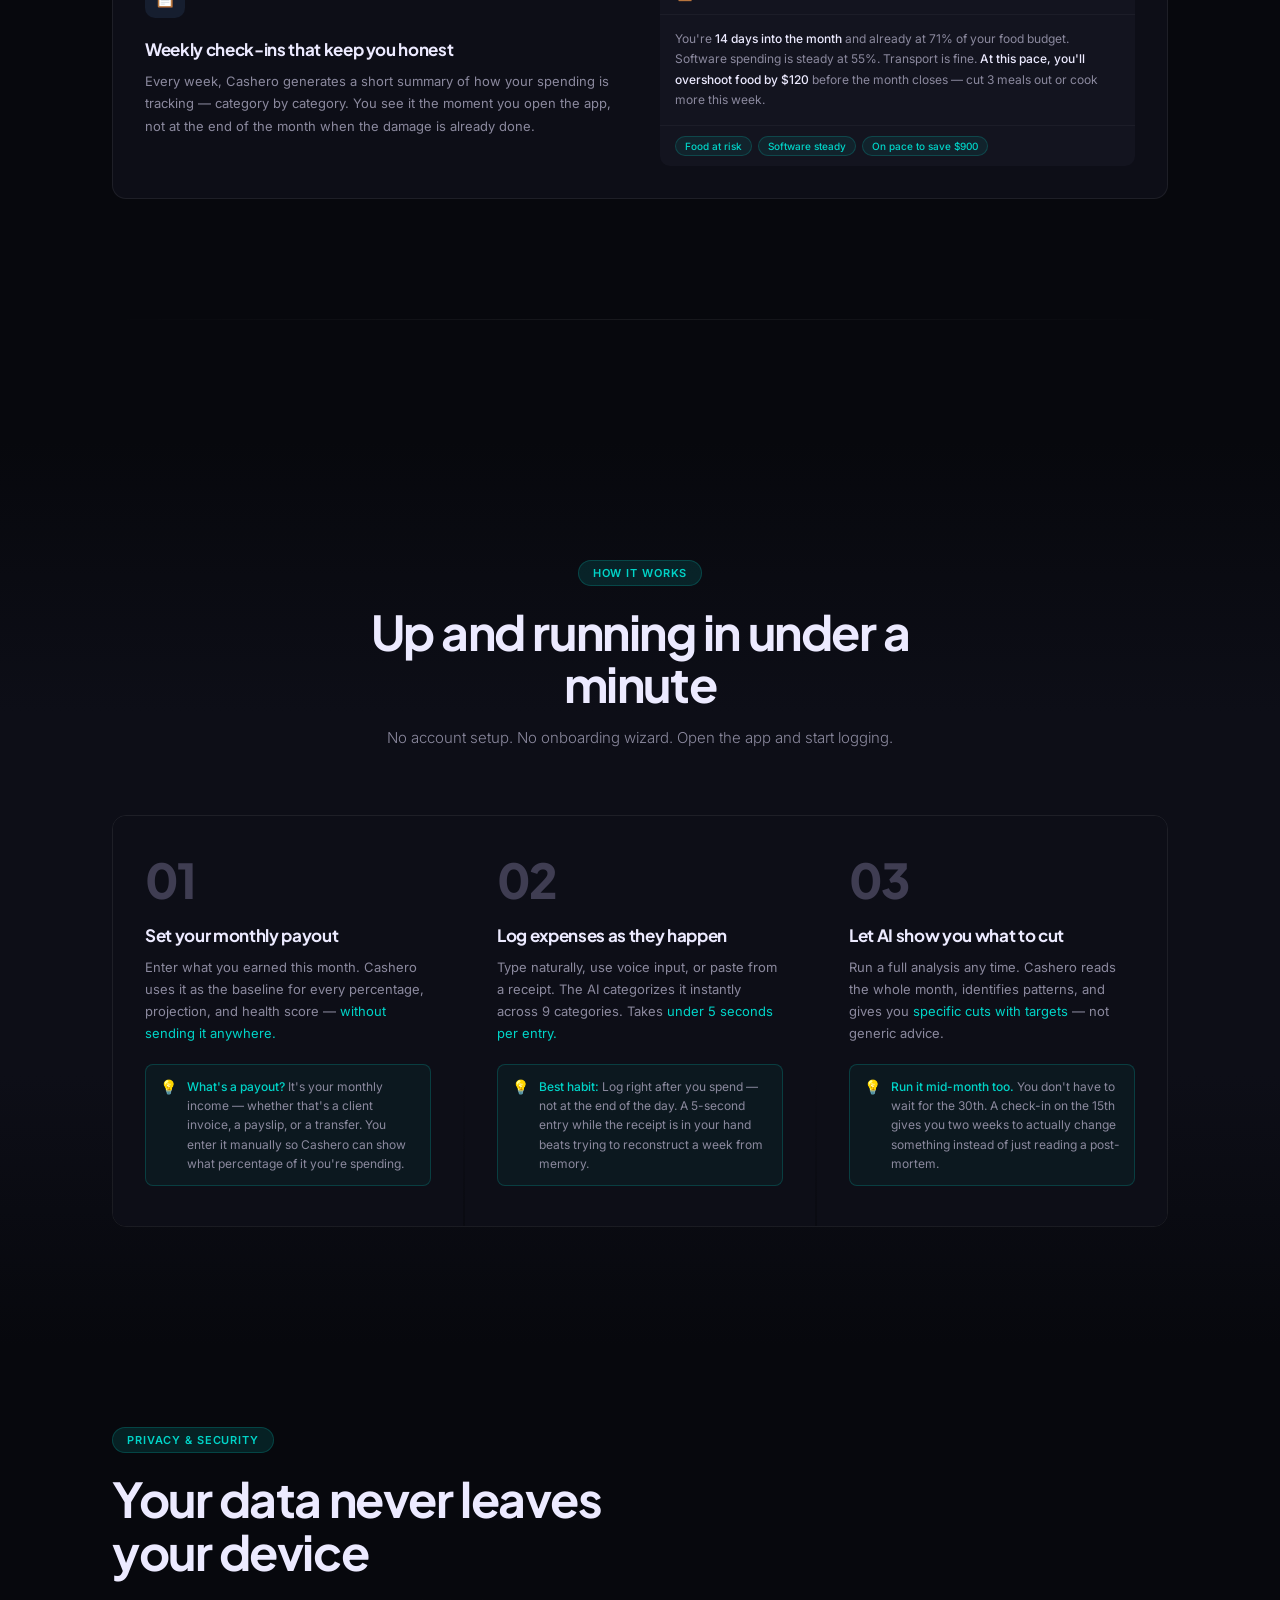
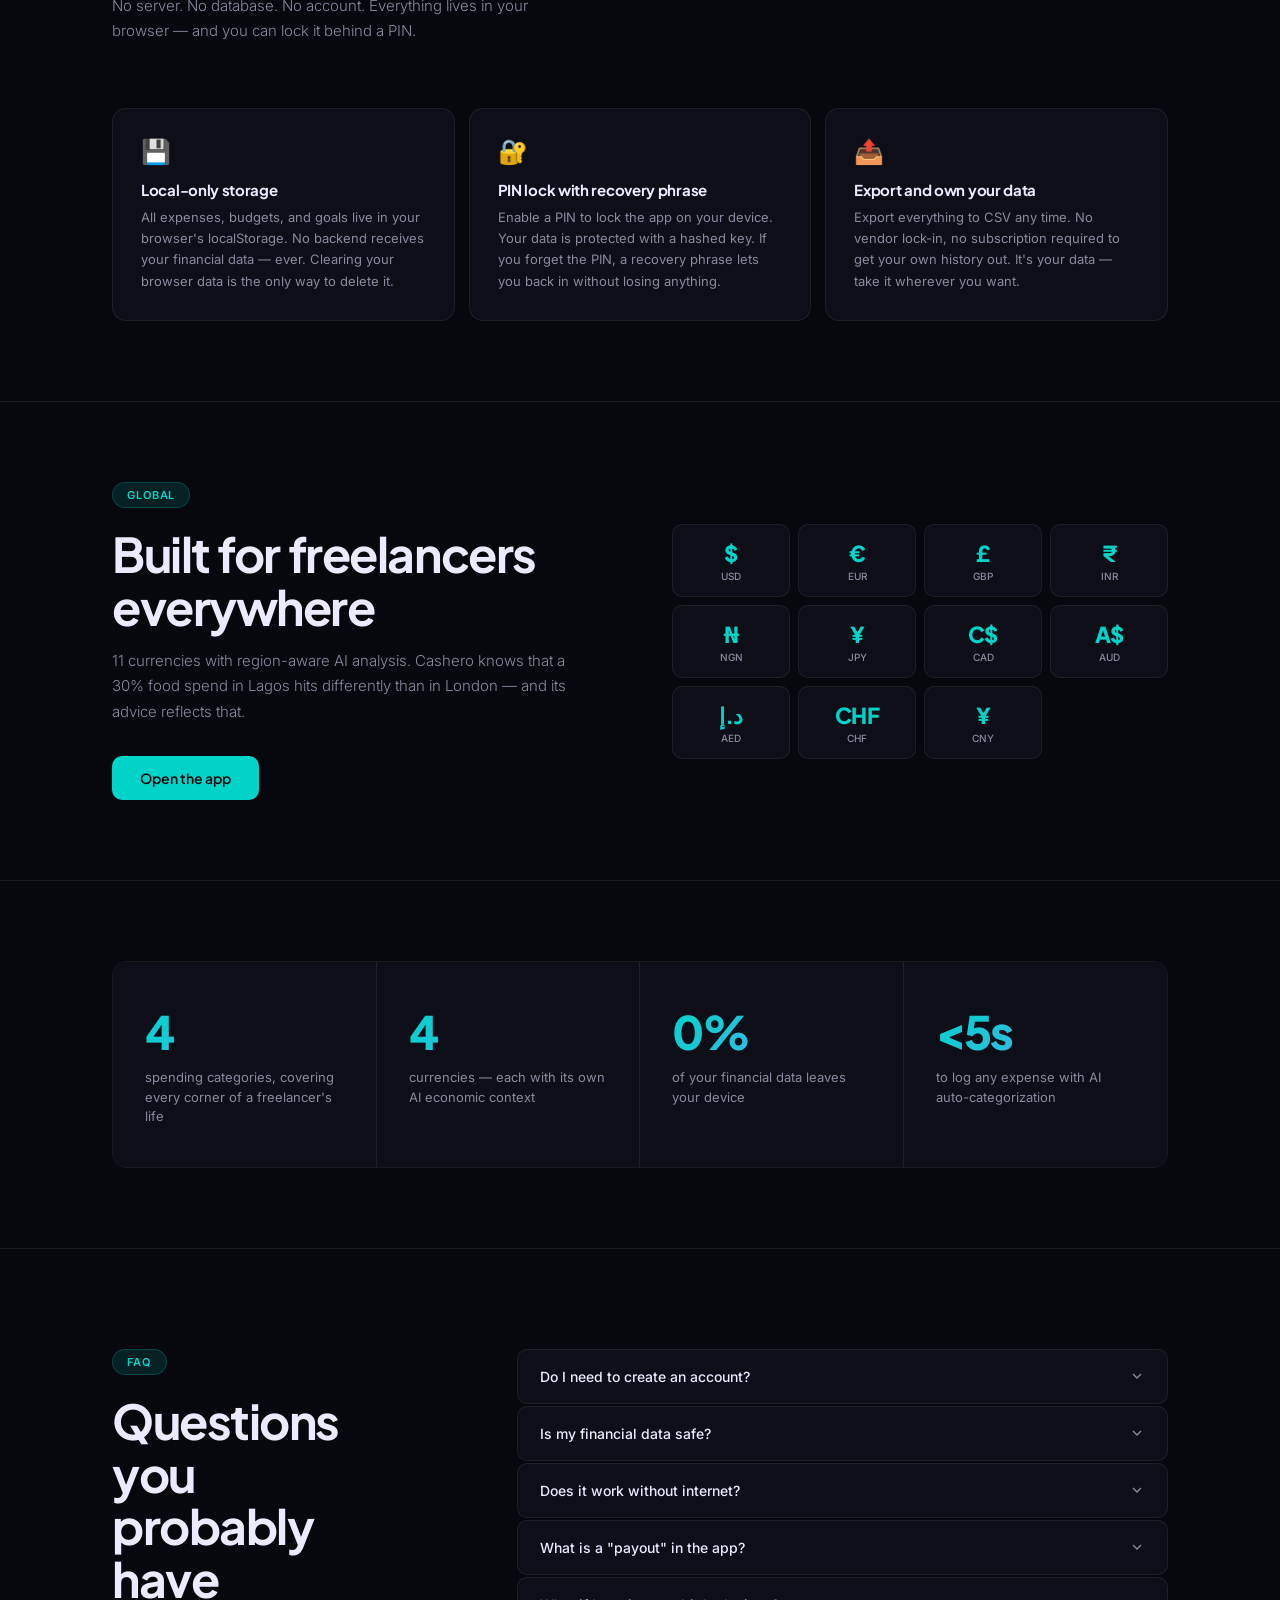
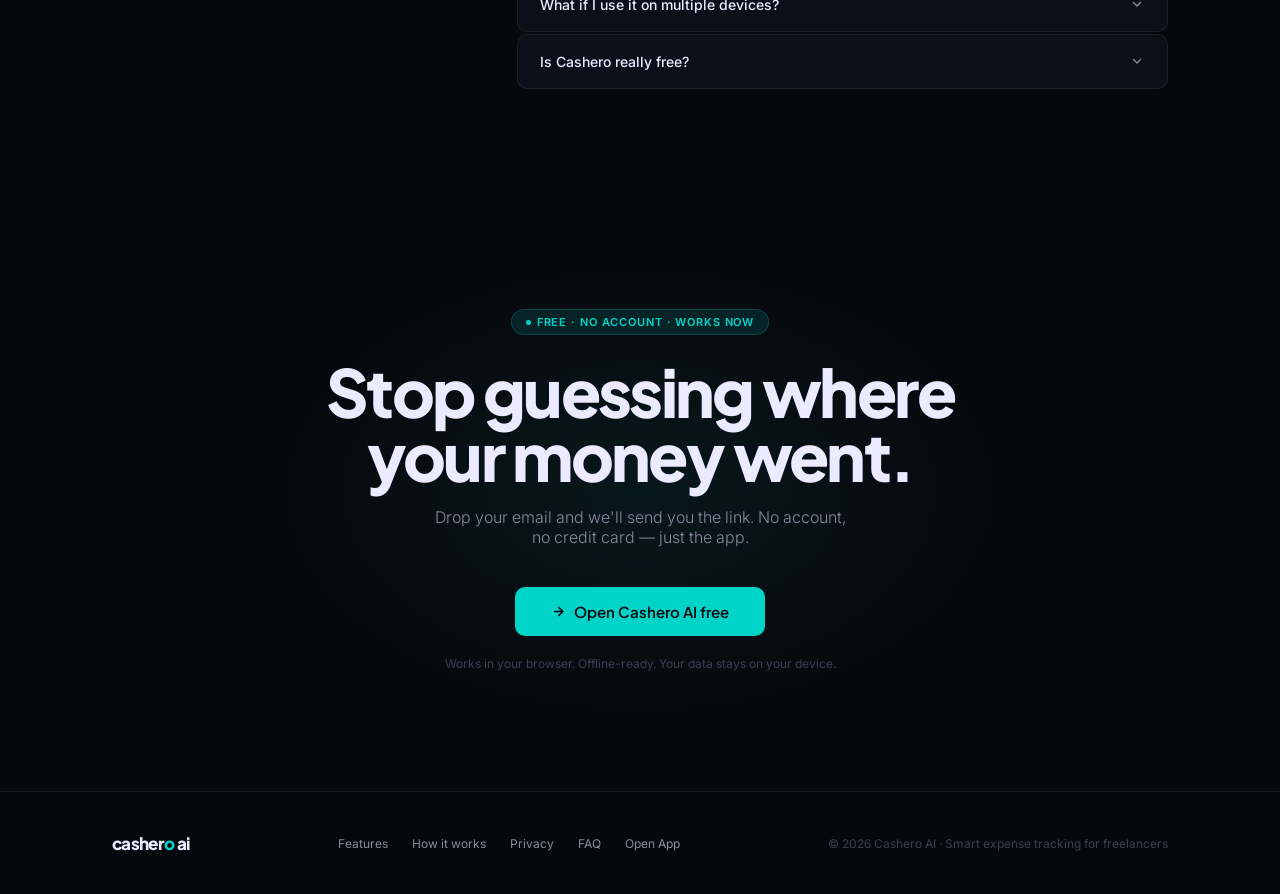
==== commit 37166ac0: "Update SEO metadata and sitemap for improved visibility and accuracy" ====
--- a/index.html
+++ b/index.html
@@ -16,18 +16,17 @@
 <meta charset="UTF-8"/>
 <meta name="viewport" content="width=device-width, initial-scale=1.0"/>
 <!-- Primary SEO -->
-<title>Cashero AI — Free Expense Tracker for Freelancers</title>
-<meta name="description" content="Log expenses in seconds, get AI spending analysis, and see where your money goes. Free, offline-ready, 100% local."/>
-<meta name="keywords" content="expense tracker for freelancers, AI expense tracker, free budget app, local expense tracker, no signup expense app, freelancer finance tool"/>
+<title>Cashero AI | Free Expense Tracker for Freelancers</title>
+<meta name="description" content="Cashero AI is a free expense tracker for freelancers. Log spending, set budgets, track recurring bills, and get AI insights. Your data stays on your device."/>
 <meta name="author" content="Cashero AI"/>
-<link rel="canonical" href="https://cashero-app.vercel.app"/>
+<link rel="canonical" href="https://cashero-app.vercel.app/"/>
 
 <!-- Open Graph (Facebook, LinkedIn, WhatsApp) -->
 <meta property="og:type" content="website"/>
-<meta property="og:url" content="https://cashero-app.vercel.app"/>
+<meta property="og:url" content="https://cashero-app.vercel.app/"/>
 <meta property="og:site_name" content="Cashero AI"/>
-<meta property="og:title" content="Cashero AI — Know exactly where your money went."/>
-<meta property="og:description" content="Free AI expense tracker for freelancers. Log expenses, track budgets, get a monthly verdict. No account, no server."/>
+<meta property="og:title" content="Cashero AI | Free Expense Tracker for Freelancers"/>
+<meta property="og:description" content="A free expense tracker for freelancers to log spending, set budgets, track recurring bills, and get AI insights. Your data stays on your device."/>
 <meta property="og:image" content="https://cashero-app.vercel.app/og-image.png"/>
 <meta property="og:image:width" content="1200"/>
 <meta property="og:image:height" content="630"/>
@@ -36,9 +35,9 @@
 
 <!-- Twitter / X Card -->
 <meta name="twitter:card" content="summary_large_image"/>
-<meta name="twitter:url" content="https://cashero-app.vercel.app"/>
-<meta name="twitter:title" content="Cashero AI — Know exactly where your money went."/>
-<meta name="twitter:description" content="Free AI expense tracker for freelancers. Local-first, offline-ready, brutally honest. No account needed."/>
+<meta name="twitter:url" content="https://cashero-app.vercel.app/"/>
+<meta name="twitter:title" content="Cashero AI | Free Expense Tracker for Freelancers"/>
+<meta name="twitter:description" content="A free expense tracker for freelancers to log spending, set budgets, track recurring bills, and get AI insights. Your data stays on your device."/>
 <meta name="twitter:image" content="https://cashero-app.vercel.app/og-image.png"/>
 <meta name="twitter:image:alt" content="Cashero AI dashboard showing spending breakdown and AI spending verdict"/>
 
@@ -49,7 +48,7 @@
 <meta name="apple-mobile-web-app-title" content="Cashero AI"/>
 
 <!-- Robots -->
-<meta name="robots" content="index, follow"/>
+<meta name="robots" content="index, follow, max-image-preview:large"/>
 
 <!-- Web App Manifest -->
 <link rel="manifest" href="manifest.json"/>
@@ -58,34 +57,50 @@
 <script type="application/ld+json">
 {
   "@context": "https://schema.org",
-  "@type": "SoftwareApplication",
-  "name": "Cashero AI",
-  "url": "https://cashero-app.vercel.app",
-  "description": "Free AI-powered expense tracker for freelancers. Log expenses in seconds, track budgets by category, and get a monthly spending verdict. No account, no server — 100% local.",
-  "applicationCategory": "FinanceApplication",
-  "operatingSystem": "Web Browser",
-  "offers": {
-    "@type": "Offer",
-    "price": "0",
-    "priceCurrency": "USD"
-  },
-  "featureList": [
-    "AI expense categorization",
-    "Monthly spending analysis",
-    "Budget alerts at 80% and 100%",
-    "Financial health score",
-    "Savings goals tracker",
-    "Recurring expense tracker",
-    "CSV export",
-    "PIN lock with recovery phrase",
-    "11 global currencies",
-    "Offline-ready PWA"
-  ],
-  "screenshot": "https://cashero-app.vercel.app/og-image.png",
-  "creator": {
-    "@type": "Organization",
-    "name": "Cashero AI"
-  }
+  "@graph": [
+    {
+      "@type": "WebSite",
+      "@id": "https://cashero-app.vercel.app/#website",
+      "url": "https://cashero-app.vercel.app/",
+      "name": "Cashero AI",
+      "description": "Cashero AI is a free expense tracker for freelancers. Log spending, set budgets, track recurring bills, and get AI insights. Your data stays on your device.",
+      "inLanguage": "en"
+    },
+    {
+      "@type": "SoftwareApplication",
+      "@id": "https://cashero-app.vercel.app/#application",
+      "name": "Cashero AI",
+      "url": "https://cashero-app.vercel.app/",
+      "description": "Cashero AI is a free expense tracker for freelancers. Log spending, set budgets, track recurring bills, and get AI insights. Your data stays on your device.",
+      "applicationCategory": "FinanceApplication",
+      "operatingSystem": "Web browser",
+      "isPartOf": {
+        "@id": "https://cashero-app.vercel.app/#website"
+      },
+      "offers": {
+        "@type": "Offer",
+        "price": "0",
+        "priceCurrency": "USD"
+      },
+      "featureList": [
+        "AI expense categorization",
+        "Monthly spending analysis",
+        "Budget alerts at 80% and 100%",
+        "Financial health score",
+        "Savings goals tracker",
+        "Recurring expense tracker",
+        "CSV export",
+        "PIN lock with recovery phrase",
+        "11 global currencies",
+        "Offline-ready PWA"
+      ],
+      "screenshot": "https://cashero-app.vercel.app/og-image.png",
+      "creator": {
+        "@type": "Organization",
+        "name": "Cashero AI"
+      }
+    }
+  ]
 }
 </script>
 <link rel="preconnect" href="https://fonts.googleapis.com"/>
@@ -154,7 +169,7 @@
         Your money,<br><span class="line2">finally honest.</span>
       </h1>
       <p class="hero-sub sr sr-delay-2">
-        Cashero tracks every dollar you log, flags when a category is bleeding you dry, and tells you exactly what to cut — in plain English, not dashboard jargon.
+        Cashero AI is a free expense tracker for freelancers. Log spending, set budgets, track recurring bills, and get AI insights. Your data stays on your device.
       </p>
       <div class="hero-actions sr sr-delay-3">
         <button onclick="openWaitlist()" class="btn btn-primary">
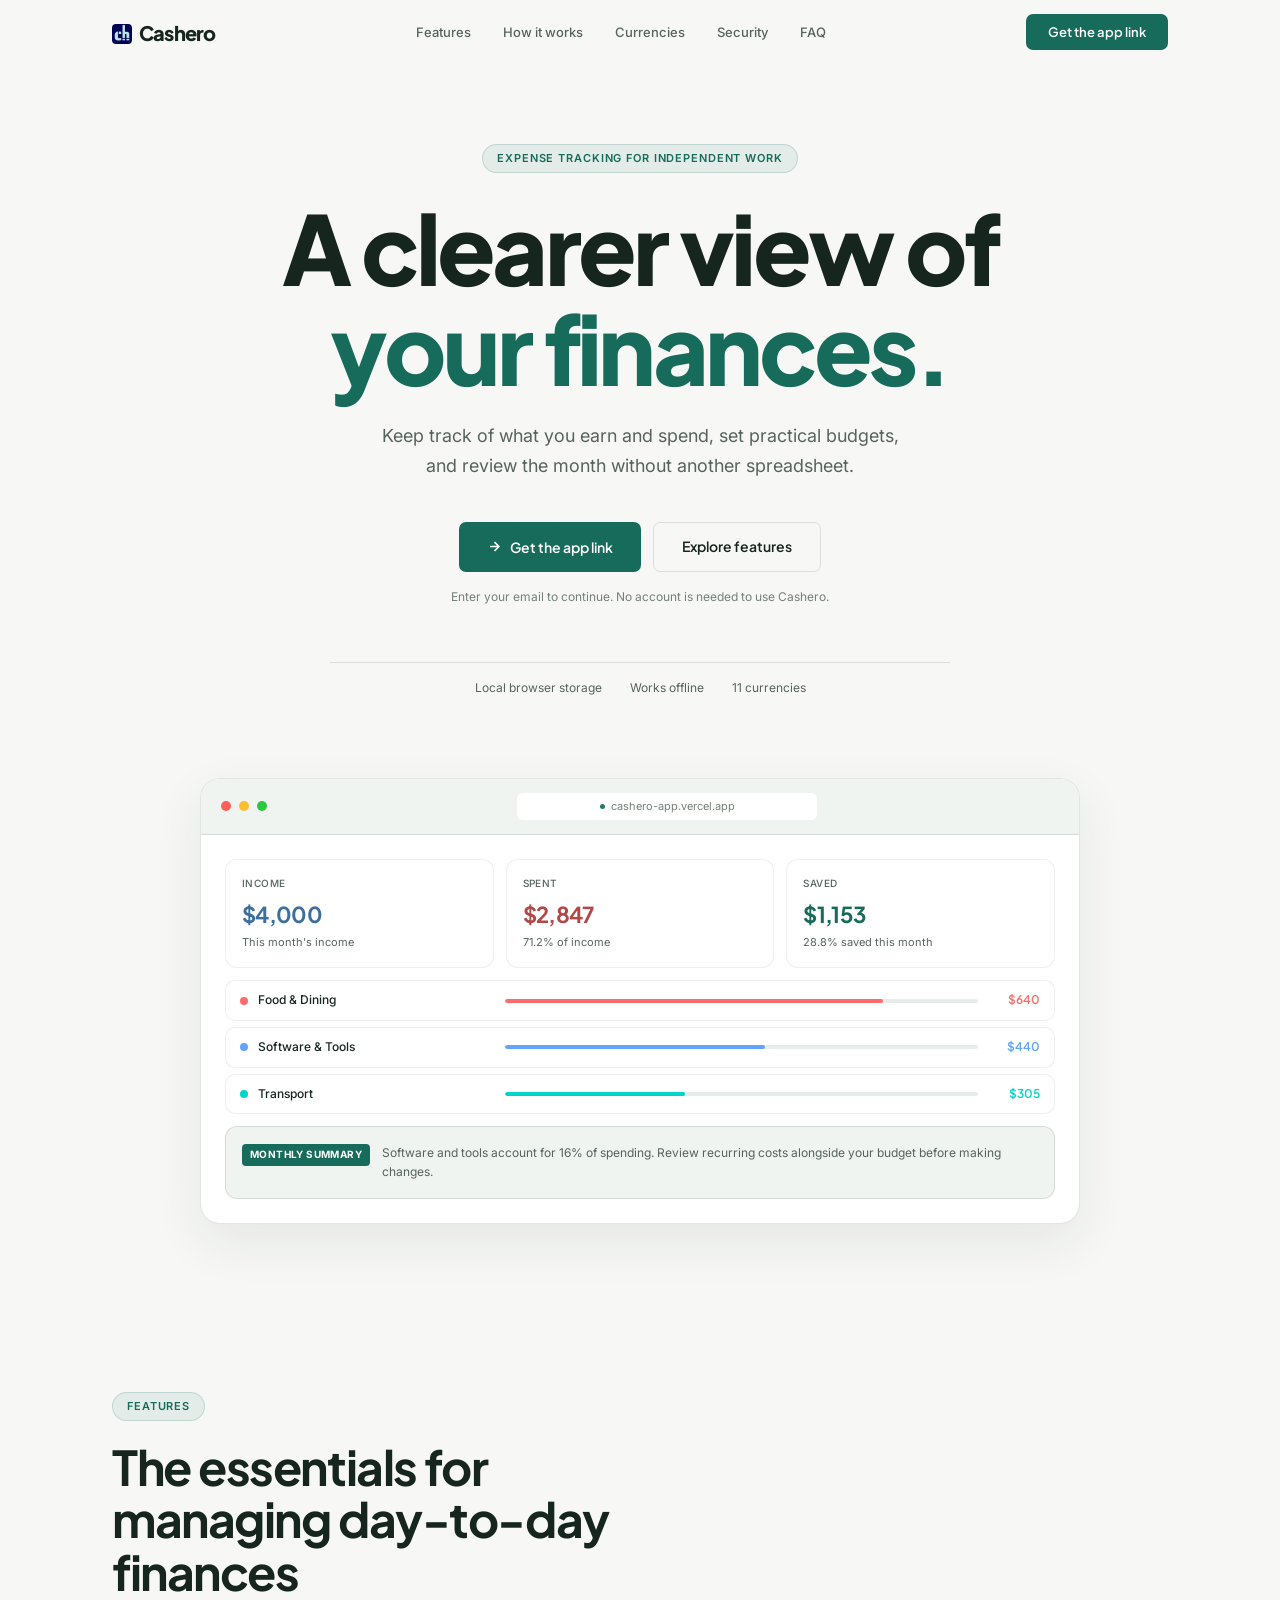
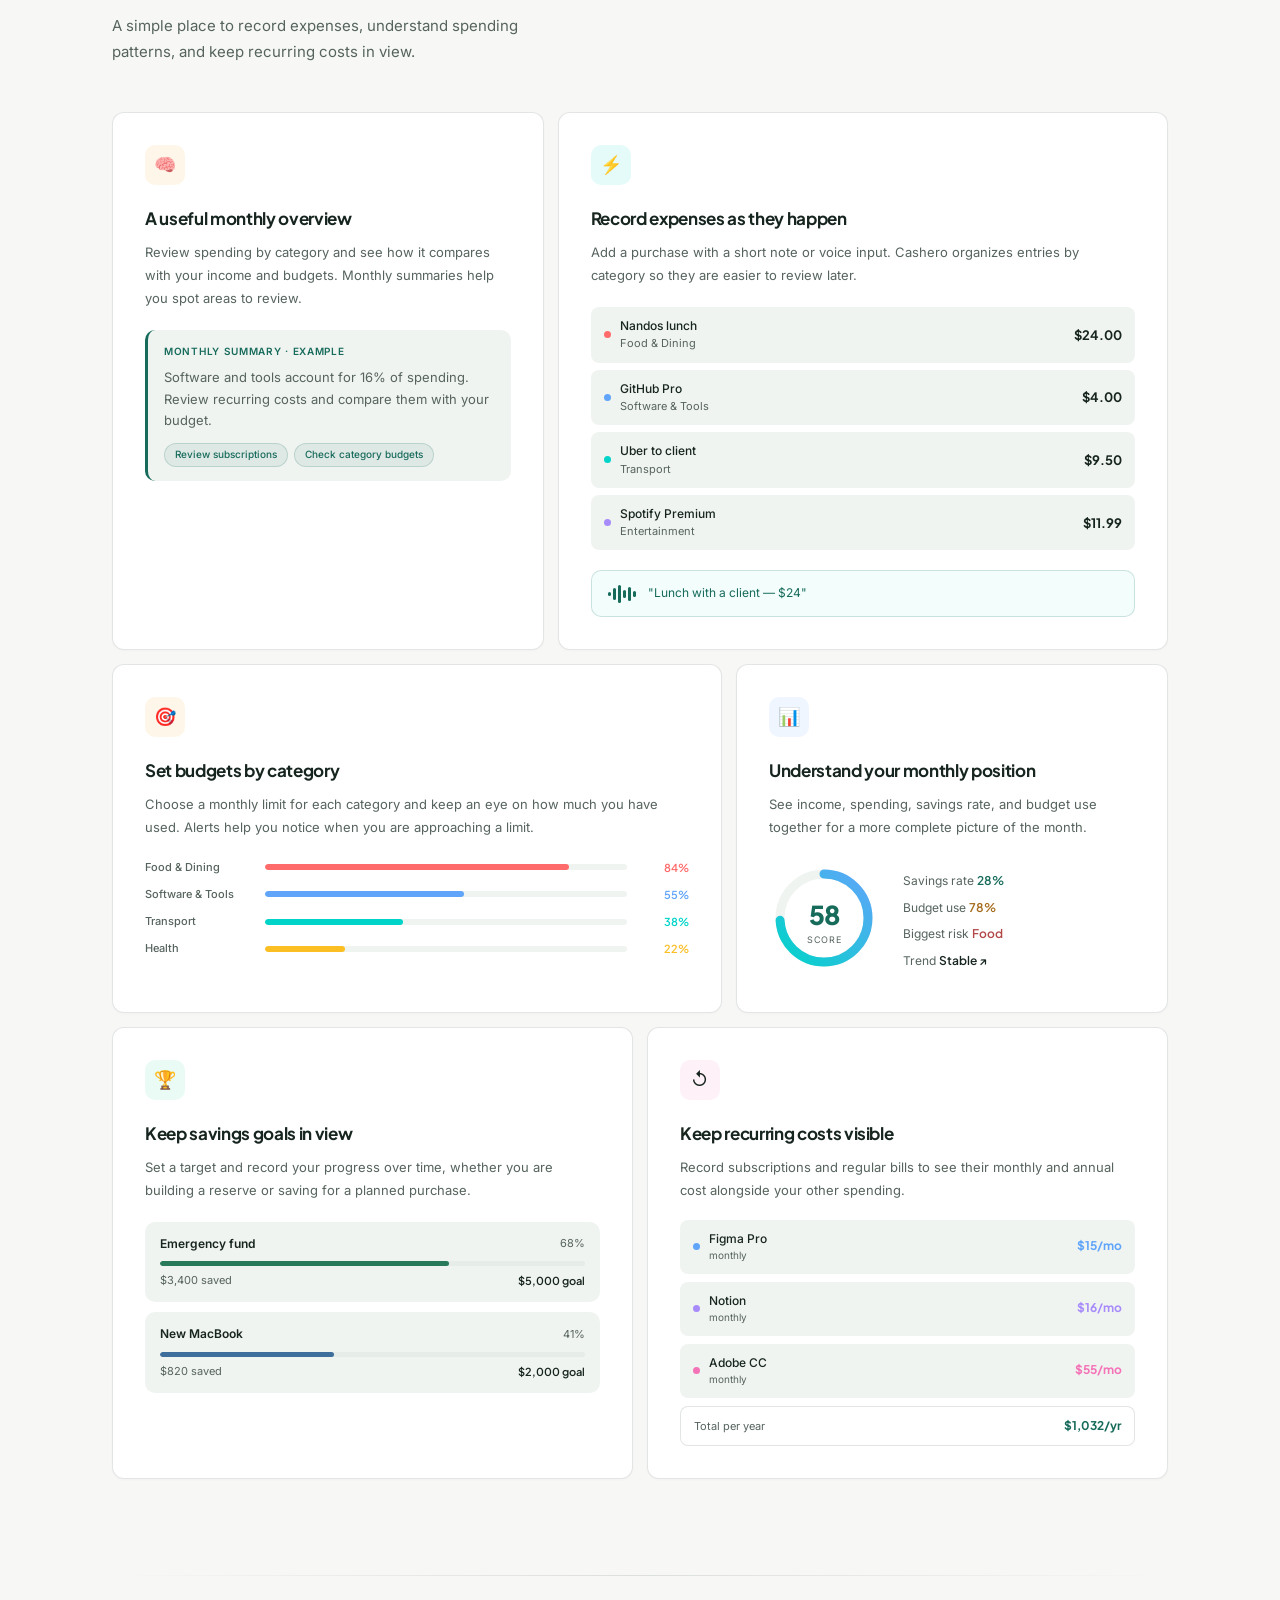
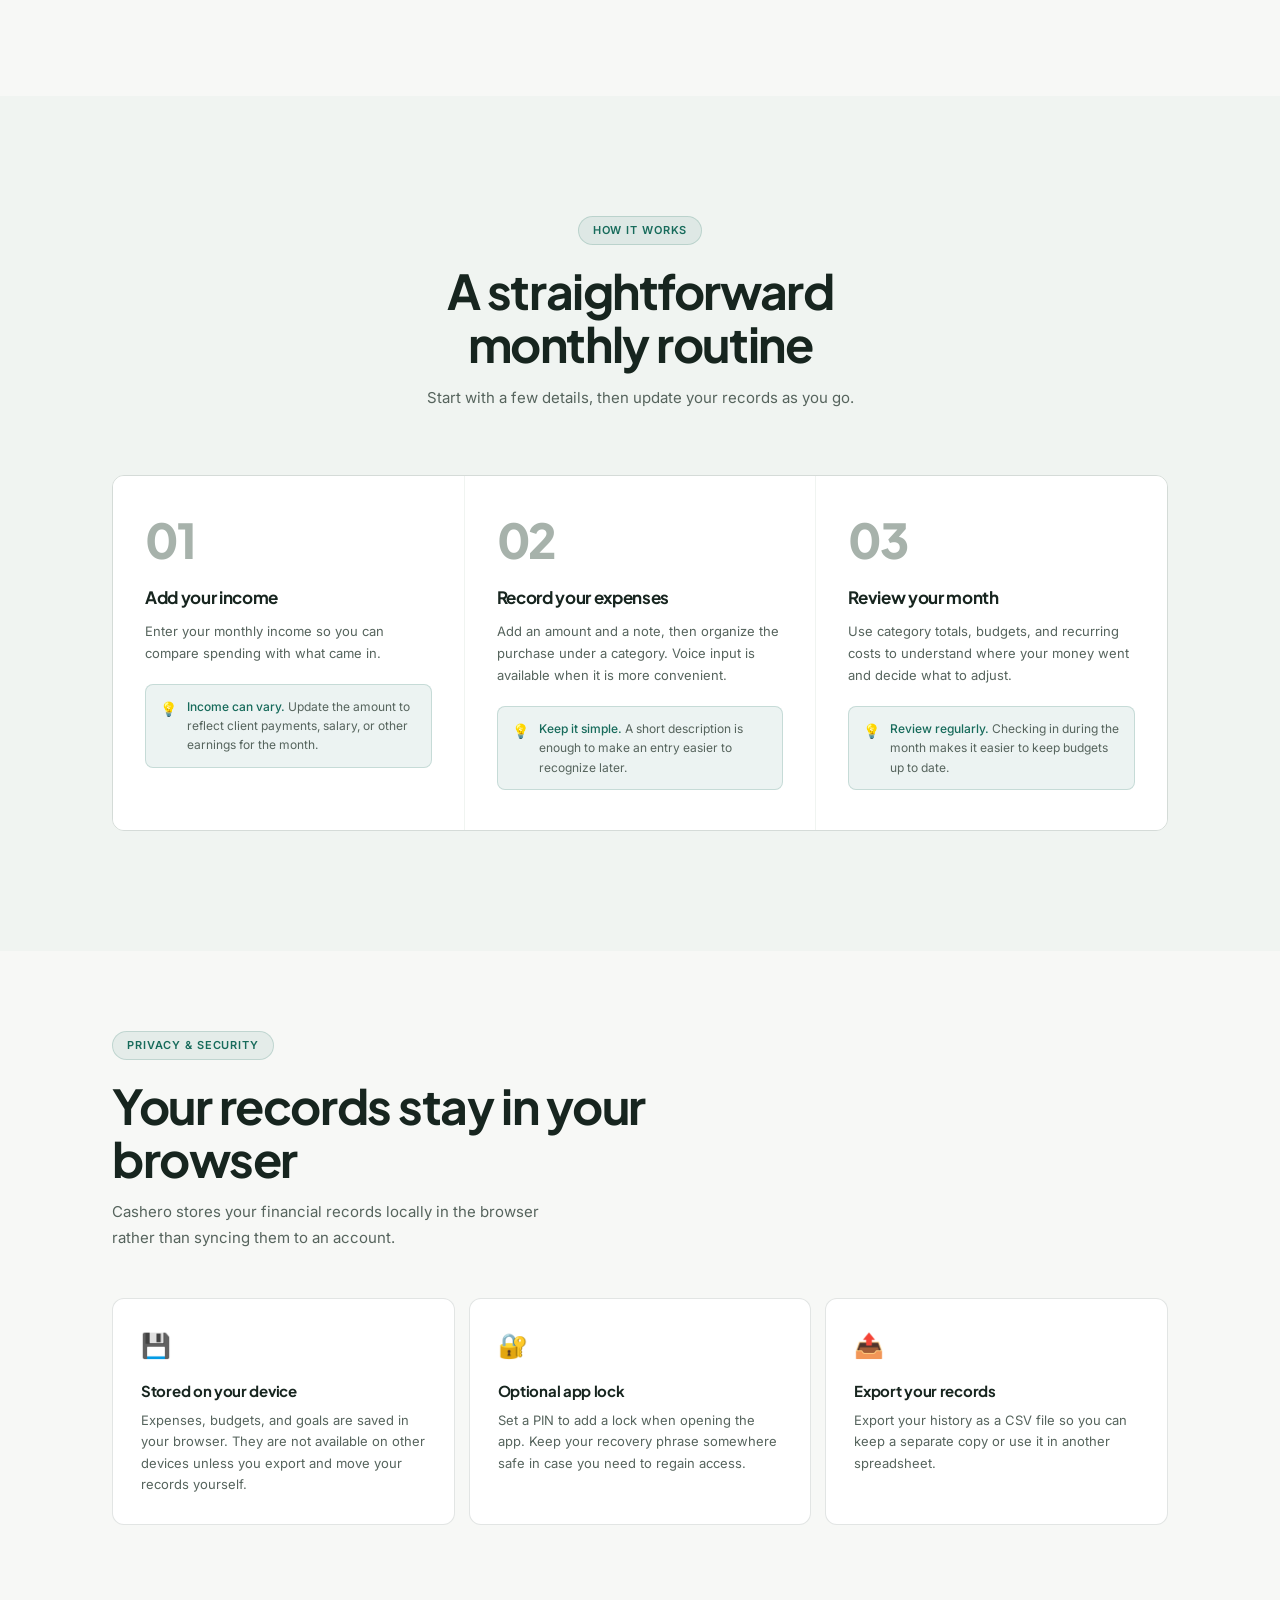
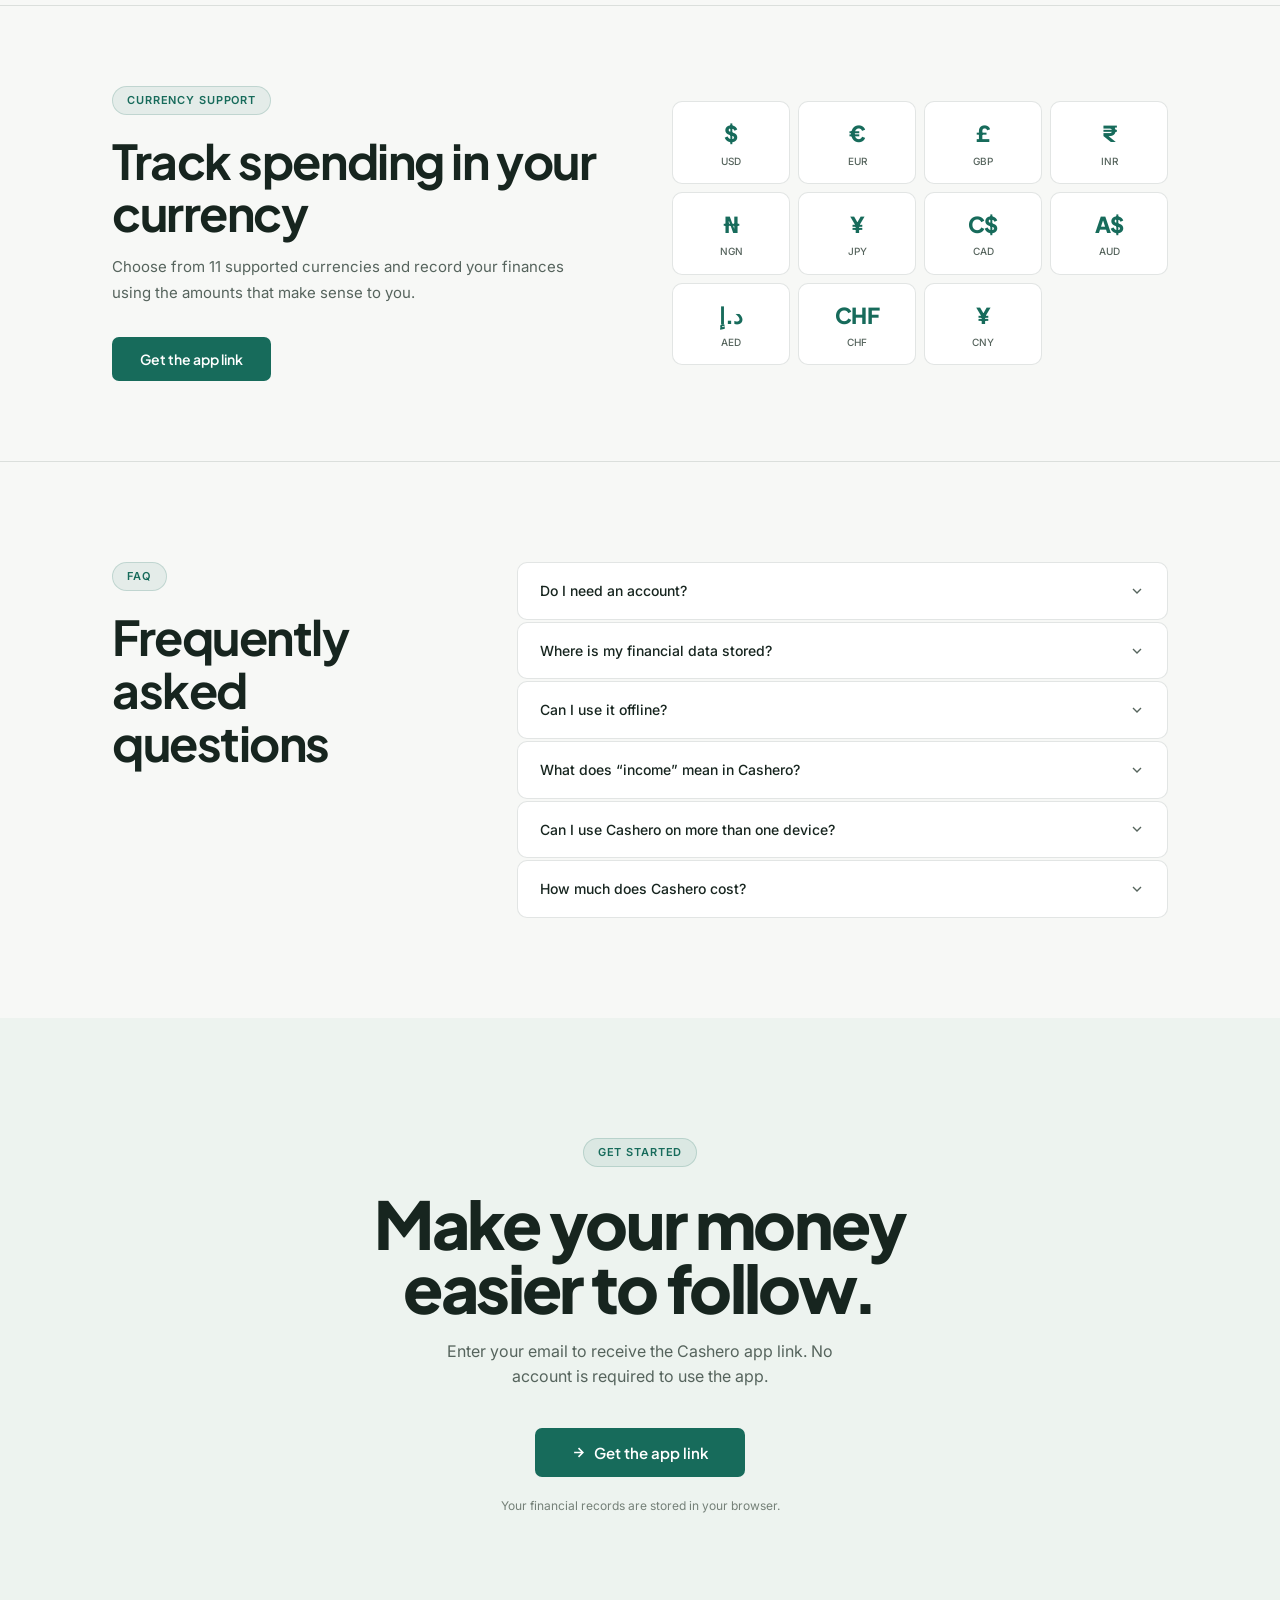
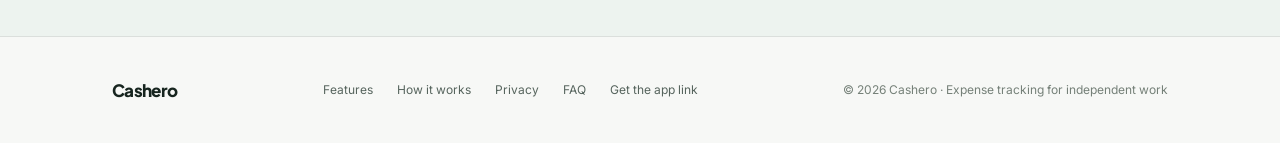
==== commit d4dd0774: "refactor: update UI elements and improve accessibility features - Simplified the hamburger menu togg" ====
--- a/index.html
+++ b/index.html
@@ -16,36 +16,36 @@
 <meta charset="UTF-8"/>
 <meta name="viewport" content="width=device-width, initial-scale=1.0"/>
 <!-- Primary SEO -->
-<title>Cashero AI | Free Expense Tracker for Freelancers</title>
-<meta name="description" content="Cashero AI is a free expense tracker for freelancers. Log spending, set budgets, track recurring bills, and get AI insights. Your data stays on your device."/>
-<meta name="author" content="Cashero AI"/>
+<title>Cashero | Expense tracking for independent work</title>
+<meta name="description" content="A straightforward expense tracker for freelancers and independent workers. Record spending, set budgets, and review your finances in one place."/>
+<meta name="author" content="Cashero"/>
 <link rel="canonical" href="https://cashero-app.vercel.app/"/>
 
 <!-- Open Graph (Facebook, LinkedIn, WhatsApp) -->
 <meta property="og:type" content="website"/>
 <meta property="og:url" content="https://cashero-app.vercel.app/"/>
-<meta property="og:site_name" content="Cashero AI"/>
-<meta property="og:title" content="Cashero AI | Free Expense Tracker for Freelancers"/>
-<meta property="og:description" content="A free expense tracker for freelancers to log spending, set budgets, track recurring bills, and get AI insights. Your data stays on your device."/>
+<meta property="og:site_name" content="Cashero"/>
+<meta property="og:title" content="Cashero | Expense tracking for independent work"/>
+<meta property="og:description" content="Record spending, set budgets, and review your finances in one place with Cashero."/>
 <meta property="og:image" content="https://cashero-app.vercel.app/og-image.png"/>
 <meta property="og:image:width" content="1200"/>
 <meta property="og:image:height" content="630"/>
-<meta property="og:image:alt" content="Cashero AI — expense tracker dashboard showing spending breakdown and AI verdict"/>
+<meta property="og:image:alt" content="Cashero expense tracker dashboard showing a monthly spending breakdown"/>
 <meta property="og:locale" content="en_US"/>
 
 <!-- Twitter / X Card -->
 <meta name="twitter:card" content="summary_large_image"/>
 <meta name="twitter:url" content="https://cashero-app.vercel.app/"/>
-<meta name="twitter:title" content="Cashero AI | Free Expense Tracker for Freelancers"/>
-<meta name="twitter:description" content="A free expense tracker for freelancers to log spending, set budgets, track recurring bills, and get AI insights. Your data stays on your device."/>
+<meta name="twitter:title" content="Cashero | Expense tracking for independent work"/>
+<meta name="twitter:description" content="Record spending, set budgets, and review your finances in one place with Cashero."/>
 <meta name="twitter:image" content="https://cashero-app.vercel.app/og-image.png"/>
-<meta name="twitter:image:alt" content="Cashero AI dashboard showing spending breakdown and AI spending verdict"/>
+<meta name="twitter:image:alt" content="Cashero dashboard showing a monthly spending breakdown"/>
 
 <!-- PWA / Mobile -->
-<meta name="theme-color" content="#00d4c8"/>
+<meta name="theme-color" content="#176b5b"/>
 <meta name="apple-mobile-web-app-capable" content="yes"/>
-<meta name="apple-mobile-web-app-status-bar-style" content="black-translucent"/>
-<meta name="apple-mobile-web-app-title" content="Cashero AI"/>
+<meta name="apple-mobile-web-app-status-bar-style" content="default"/>
+<meta name="apple-mobile-web-app-title" content="Cashero"/>
 
 <!-- Robots -->
 <meta name="robots" content="index, follow, max-image-preview:large"/>
@@ -62,16 +62,16 @@
       "@type": "WebSite",
       "@id": "https://cashero-app.vercel.app/#website",
       "url": "https://cashero-app.vercel.app/",
-      "name": "Cashero AI",
-      "description": "Cashero AI is a free expense tracker for freelancers. Log spending, set budgets, track recurring bills, and get AI insights. Your data stays on your device.",
+      "name": "Cashero",
+      "description": "Expense tracking for freelancers and independent workers.",
       "inLanguage": "en"
     },
     {
       "@type": "SoftwareApplication",
       "@id": "https://cashero-app.vercel.app/#application",
-      "name": "Cashero AI",
+      "name": "Cashero",
       "url": "https://cashero-app.vercel.app/",
-      "description": "Cashero AI is a free expense tracker for freelancers. Log spending, set budgets, track recurring bills, and get AI insights. Your data stays on your device.",
+      "description": "A straightforward expense tracker for freelancers and independent workers.",
       "applicationCategory": "FinanceApplication",
       "operatingSystem": "Web browser",
       "isPartOf": {
@@ -83,21 +83,21 @@
         "priceCurrency": "USD"
       },
       "featureList": [
-        "AI expense categorization",
-        "Monthly spending analysis",
+        "Expense categorization",
+        "Monthly spending summaries",
         "Budget alerts at 80% and 100%",
-        "Financial health score",
+        "Monthly financial overview",
         "Savings goals tracker",
         "Recurring expense tracker",
         "CSV export",
         "PIN lock with recovery phrase",
         "11 global currencies",
-        "Offline-ready PWA"
+        "Offline-ready web app"
       ],
       "screenshot": "https://cashero-app.vercel.app/og-image.png",
       "creator": {
         "@type": "Organization",
-        "name": "Cashero AI"
+        "name": "Cashero"
       }
     }
   ]
@@ -127,17 +127,17 @@
 <!-- NAV -->
 <nav id="nav">
   <div class="nav-inner">
-    <a href="#" class="logo"><img src="favicon-32x32.png" alt="Cashero AI logo" class="nav-logo-icon">casher<span>o</span> ai</a>
+    <a href="#hero" class="logo"><img src="favicon-32x32.png" alt="" class="nav-logo-icon">Cashero</a>
     <div class="nav-links">
       <a href="#features">Features</a>
       <a href="#how">How it works</a>
-      <a href="#global">Global</a>
+      <a href="#global">Currencies</a>
       <a href="#security">Security</a>
       <a href="#faq">FAQ</a>
     </div>
     <div class="nav-right">
-      <button onclick="openWaitlist()" class="btn btn-primary btn-sm">Open app — it's free</button>
-      <button class="nav-hamburger" id="hamburger" aria-label="Menu">
+      <button onclick="openWaitlist()" class="btn btn-primary btn-sm">Get the app link</button>
+      <button class="nav-hamburger" id="hamburger" aria-label="Open menu" aria-expanded="false" aria-controls="drawer">
         <span></span><span></span><span></span>
       </button>
     </div>
@@ -148,42 +148,38 @@
 <nav class="nav-drawer" id="drawer">
   <a href="#features" class="drawer-link">Features</a>
   <a href="#how" class="drawer-link">How it works</a>
-  <a href="#global" class="drawer-link">Global</a>
+  <a href="#global" class="drawer-link">Currencies</a>
   <a href="#security" class="drawer-link">Security</a>
   <a href="#faq" class="drawer-link">FAQ</a>
   <div class="drawer-cta">
-    <button onclick="openWaitlist()" class="btn btn-primary">Open app — it's free</button>
+    <button onclick="openWaitlist()" class="btn btn-primary">Get the app link</button>
   </div>
 </nav>
 
 <!-- HERO -->
+<main>
 <section id="hero">
-  <div class="hero-grid"></div>
-  <div class="glow-top"></div>
-  <div class="glow-left"></div>
-  <div class="glow-right"></div>
   <div class="container">
     <div class="hero-content">
-      <div class="tag sr"><span class="tag-dot"></span>AI-powered · Free to use · No signup</div>
+      <div class="tag sr">Expense tracking for independent work</div>
       <h1 class="display hero-title sr sr-delay-1">
-        Your money,<br><span class="line2">finally honest.</span>
+        A clearer view of<br><span class="line2">your finances.</span>
       </h1>
       <p class="hero-sub sr sr-delay-2">
-        Cashero AI is a free expense tracker for freelancers. Log spending, set budgets, track recurring bills, and get AI insights. Your data stays on your device.
+        Keep track of what you earn and spend, set practical budgets, and review the month without another spreadsheet.
       </p>
       <div class="hero-actions sr sr-delay-3">
         <button onclick="openWaitlist()" class="btn btn-primary">
           <svg width="15" height="15" viewBox="0 0 24 24" fill="none" stroke="currentColor" stroke-width="2.5"><path d="M5 12h14M12 5l7 7-7 7"/></svg>
-          Open the app — it's free
+          Get the app link
         </button>
-        <a href="#features" class="btn btn-outline">See all features</a>
-      </div>
-      <div class="hero-cta-note sr sr-delay-3">No account. No credit card. Works instantly in your browser.</div>
+        <a href="#features" class="btn btn-outline">Explore features</a>
+      </div>
+      <div class="hero-cta-note sr sr-delay-3">Enter your email to continue. No account is needed to use Cashero.</div>
       <div class="social-proof sr sr-delay-4">
-        <div class="sp-item"><span class="sp-icon">🔒</span> Data stays on your device</div>
-        <div class="sp-item"><span class="sp-icon">📵</span> Works offline</div>
-        <div class="sp-item"><span class="sp-icon">🌍</span> 11 currencies</div>
-        <div class="sp-item"><span class="sp-icon">⚡</span> AI analysis in seconds</div>
+        <div class="sp-item">Local browser storage</div>
+        <div class="sp-item">Works offline</div>
+        <div class="sp-item">11 currencies</div>
       </div>
     </div>
     <div class="app-preview sr">
@@ -196,7 +192,7 @@
         </div>
         <div class="app-body">
           <div class="app-stat">
-            <div class="app-stat-label">PAYOUT</div>
+            <div class="app-stat-label">INCOME</div>
             <div class="app-stat-val" style="color:var(--blue)">$4,000</div>
             <div class="app-stat-sub">This month's income</div>
           </div>
@@ -208,7 +204,7 @@
           <div class="app-stat">
             <div class="app-stat-label">SAVED</div>
             <div class="app-stat-val" style="color:var(--mint)">$1,153</div>
-            <div class="app-stat-sub">28.8% rate · on track</div>
+            <div class="app-stat-sub">28.8% saved this month</div>
           </div>
           <div class="app-cat-row">
             <div class="app-cat">
@@ -231,9 +227,9 @@
             </div>
           </div>
           <div class="app-ai">
-            <div class="app-ai-badge">AI</div>
+            <div class="app-ai-badge">MONTHLY SUMMARY</div>
             <div class="app-ai-text" id="ai-typetext">
-              <strong>Verdict:</strong> You're allocating 16% of income to software tools. That $440 includes 3 tools you haven't opened this month — cut them and pocket <strong>$87/mo</strong>.<span class="app-ai-cursor"></span>
+              Software and tools account for 16% of spending. Review recurring costs alongside your budget before making changes.
             </div>
           </div>
         </div>
@@ -241,59 +237,28 @@
     </div>
   </div>
 </section>
-
-<!-- TICKER -->
-<div class="ticker-wrap">
-  <div class="ticker-track">
-    <div class="ticker-item"><span class="ic">⚡</span> Instant AI Parsing</div>
-    <div class="ticker-item"><span class="ic">🎯</span> Budget Alerts at 80% & 100%</div>
-    <div class="ticker-item"><span class="ic">🧠</span> Monthly AI Analysis</div>
-    <div class="ticker-item"><span class="ic">↺</span> Recurring Expense Tracker</div>
-    <div class="ticker-item"><span class="ic">🏆</span> Savings Goals</div>
-    <div class="ticker-item"><span class="ic">📊</span> Financial Health Score</div>
-    <div class="ticker-item"><span class="ic">📤</span> CSV Export</div>
-    <div class="ticker-item"><span class="ic">🔒</span> PIN Lock & Recovery</div>
-    <div class="ticker-item"><span class="ic">🌍</span> 11 Global Currencies</div>
-    <div class="ticker-item"><span class="ic">📵</span> Offline-ready PWA</div>
-    <div class="ticker-item"><span class="ic">📋</span> Weekly Check-ins</div>
-    <div class="ticker-item"><span class="ic">🌙</span> Dark & Light Mode</div>
-    <div class="ticker-item"><span class="ic">⚡</span> Instant AI Parsing</div>
-    <div class="ticker-item"><span class="ic">🎯</span> Budget Alerts at 80% & 100%</div>
-    <div class="ticker-item"><span class="ic">🧠</span> Monthly AI Analysis</div>
-    <div class="ticker-item"><span class="ic">↺</span> Recurring Expense Tracker</div>
-    <div class="ticker-item"><span class="ic">🏆</span> Savings Goals</div>
-    <div class="ticker-item"><span class="ic">📊</span> Financial Health Score</div>
-    <div class="ticker-item"><span class="ic">📤</span> CSV Export</div>
-    <div class="ticker-item"><span class="ic">🔒</span> PIN Lock & Recovery</div>
-    <div class="ticker-item"><span class="ic">🌍</span> 11 Global Currencies</div>
-    <div class="ticker-item"><span class="ic">📵</span> Offline-ready PWA</div>
-    <div class="ticker-item"><span class="ic">📋</span> Weekly Check-ins</div>
-    <div class="ticker-item"><span class="ic">🌙</span> Dark & Light Mode</div>
-  </div>
-</div>
 
 <!-- FEATURES -->
 <section id="features">
   <div class="container">
     <div class="section-header sr">
       <div class="tag">Features</div>
-      <h2 class="heading section-title">Everything a freelancer needs to stay in control</h2>
-      <p class="section-sub">Built for freelancers who'd rather spend 30 seconds logging an expense than an hour untangling a spreadsheet at month-end.</p>
+      <h2 class="heading section-title">The essentials for managing day-to-day finances</h2>
+      <p class="section-sub">A simple place to record expenses, understand spending patterns, and keep recurring costs in view.</p>
     </div>
     <div class="features-grid">
 
-      <!-- AI verdict -->
+      <!-- Monthly summary -->
       <div class="fc fc-span-5 sr">
         <div class="fc-icon" style="background:rgba(245,166,35,.1)">🧠</div>
-        <div class="fc-title">AI that doesn't sugarcoat</div>
-        <div class="fc-desc">Every month, Cashero reads your full spending history and delivers a verdict — brutally honest, region-aware, and specific to your categories.</div>
-        <div class="verdict">
-          <div class="verdict-eye">THIS MONTH'S VERDICT</div>
-          <div class="verdict-body">"You spent 32% of your income on food. Either you eat like a Michelin judge or you're stress-eating your savings. Either way, it ends now."</div>
-          <div class="verdict-pills">
-            <div class="vpill">Cut Food 20%</div>
-            <div class="vpill">Cancel 2 subs</div>
-            <div class="vpill">Save $340 more</div>
+        <div class="fc-title">A useful monthly overview</div>
+        <div class="fc-desc">Review spending by category and see how it compares with your income and budgets. Monthly summaries help you spot areas to review.</div>
+        <div class="summary-card">
+          <div class="summary-label">MONTHLY SUMMARY · EXAMPLE</div>
+          <div class="summary-copy">Software and tools account for 16% of spending. Review recurring costs and compare them with your budget.</div>
+          <div class="summary-points">
+            <div class="vpill">Review subscriptions</div>
+            <div class="vpill">Check category budgets</div>
           </div>
         </div>
       </div>
@@ -301,8 +266,8 @@
       <!-- Log expenses -->
       <div class="fc fc-span-7 sr sr-delay-1">
         <div class="fc-icon" style="background:rgba(0,212,200,.1)">⚡</div>
-        <div class="fc-title">Log expenses in seconds</div>
-        <div class="fc-desc">Type naturally or speak it. "Lunch $24 Nandos" — Cashero picks the category, amount, and date automatically. No menus to tap through.</div>
+        <div class="fc-title">Record expenses as they happen</div>
+        <div class="fc-desc">Add a purchase with a short note or voice input. Cashero organizes entries by category so they are easier to review later.</div>
         <div class="exp-list" id="exp-list">
           <div class="exp-row" style="transition-delay:.05s">
             <div class="exp-left"><div class="exp-dot" style="background:#ff6b6b"></div><div><div class="exp-note">Nandos lunch</div><div class="exp-cat">Food & Dining</div></div></div>
@@ -323,15 +288,15 @@
         </div>
         <div class="voice-box">
           <div class="waves"><div class="wave"></div><div class="wave"></div><div class="wave"></div><div class="wave"></div><div class="wave"></div><div class="wave"></div></div>
-          "Add $49 software expense for Figma Pro"
+          "Lunch with a client — $24"
         </div>
       </div>
 
       <!-- Budget alerts -->
       <div class="fc fc-span-7 sr">
         <div class="fc-icon" style="background:rgba(245,166,35,.1)">🎯</div>
-        <div class="fc-title">Budgets that warn you before it's too late</div>
-        <div class="fc-desc">Set spending limits per category. Get notified at 80% and 100%. End-of-month projections show if you're heading for trouble before you get there.</div>
+        <div class="fc-title">Set budgets by category</div>
+        <div class="fc-desc">Choose a monthly limit for each category and keep an eye on how much you have used. Alerts help you notice when you are approaching a limit.</div>
         <div class="budget-demo">
           <div class="budget-cats" id="bcats">
             <div class="bcat"><div class="bcat-name">Food & Dining</div><div class="bcat-track"><div class="bcat-fill" style="width:0%;background:#ff6b6b" data-w="84"></div></div><div class="bcat-pct" style="color:#ff6b6b">84%</div></div>
@@ -345,8 +310,8 @@
       <!-- Health score -->
       <div class="fc fc-span-5 sr sr-delay-1">
         <div class="fc-icon" style="background:rgba(96,165,250,.1)">📊</div>
-        <div class="fc-title">Financial health score</div>
-        <div class="fc-desc">A live score from your savings rate, budget adherence, and category balance. One number that tells the full story.</div>
+        <div class="fc-title">Understand your monthly position</div>
+        <div class="fc-desc">See income, spending, savings rate, and budget use together for a more complete picture of the month.</div>
         <div class="health-wrap">
           <div class="ring-container">
             <svg width="110" height="110" viewBox="0 0 110 110">
@@ -354,7 +319,7 @@
               <circle id="ring-arc" cx="55" cy="55" r="44" fill="none" stroke="url(#rg)" stroke-width="9" stroke-dasharray="276.5" stroke-dashoffset="276.5" stroke-linecap="round"/>
               <defs><linearGradient id="rg" x1="0%" y1="0%" x2="100%" y2="100%"><stop offset="0%" stop-color="#00d4c8"/><stop offset="100%" stop-color="#60a5fa"/></linearGradient></defs>
             </svg>
-            <div class="ring-score"><div class="ring-num" id="ring-num">0</div><div class="ring-lbl">SCORE</div></div>
+            <div class="ring-score"><div class="ring-num" id="ring-num">0</div>                        <div class="ring-lbl">SCORE</div></div>
           </div>
           <div class="ring-stats">
             <div class="rstat">Savings rate <strong style="color:var(--mint)">28%</strong></div>
@@ -368,8 +333,8 @@
       <!-- Savings goals -->
       <div class="fc fc-span-6 sr">
         <div class="fc-icon" style="background:rgba(52,211,153,.1)">🏆</div>
-        <div class="fc-title">Savings goals you can actually track</div>
-        <div class="fc-desc">Set a target, log your progress, watch the bar move. Deadlines keep you honest, and Cashero flags when you're falling behind.</div>
+        <div class="fc-title">Keep savings goals in view</div>
+        <div class="fc-desc">Set a target and record your progress over time, whether you are building a reserve or saving for a planned purchase.</div>
         <div class="goals-list" id="goals-list">
           <div class="goal-item">
             <div class="goal-top"><div class="goal-name">Emergency fund</div><div class="goal-pct">68%</div></div>
@@ -387,38 +352,13 @@
       <!-- Recurring -->
       <div class="fc fc-span-6 sr sr-delay-1">
         <div class="fc-icon" style="background:rgba(244,114,182,.1)">↺</div>
-        <div class="fc-title">Stop forgetting what you're paying for</div>
-        <div class="fc-desc">Log subscriptions once. Cashero tracks them, reminds you before billing, and shows the annual total that's quietly bleeding you dry.</div>
+        <div class="fc-title">Keep recurring costs visible</div>
+        <div class="fc-desc">Record subscriptions and regular bills to see their monthly and annual cost alongside your other spending.</div>
         <div class="recur-list">
           <div class="recur-row"><div class="recur-left"><div class="exp-dot" style="background:#60a5fa"></div><div><div class="recur-name">Figma Pro</div><div class="recur-freq">monthly</div></div></div><div class="recur-amt" style="color:#60a5fa">$15/mo</div></div>
           <div class="recur-row"><div class="recur-left"><div class="exp-dot" style="background:#a78bfa"></div><div><div class="recur-name">Notion</div><div class="recur-freq">monthly</div></div></div><div class="recur-amt" style="color:#a78bfa">$16/mo</div></div>
           <div class="recur-row"><div class="recur-left"><div class="exp-dot" style="background:#f472b6"></div><div><div class="recur-name">Adobe CC</div><div class="recur-freq">monthly</div></div></div><div class="recur-amt" style="color:#f472b6">$55/mo</div></div>
-          <div class="recur-row" style="background:rgba(255,107,107,.06);border:1px solid rgba(255,107,107,.15);border-radius:8px"><div class="recur-left"><span style="font-size:11px;color:var(--text2)">Annual bleed:</span></div><div class="recur-amt" style="color:var(--red)">$1,032/yr</div></div>
-        </div>
-      </div>
-
-      <!-- Weekly check-in — new card -->
-      <div class="fc fc-span-12 sr">
-        <div style="display:grid;grid-template-columns:1fr 1fr;gap:40px;align-items:center">
-          <div>
-            <div class="fc-icon" style="background:rgba(96,165,250,.1)">📋</div>
-            <div class="fc-title">Weekly check-ins that keep you honest</div>
-            <div class="fc-desc">Every week, Cashero generates a short summary of how your spending is tracking — category by category. You see it the moment you open the app, not at the end of the month when the damage is already done.</div>
-          </div>
-          <div class="checkin-preview">
-            <div class="checkin-header">
-              <span style="font-size:16px">📋</span>
-              <span class="checkin-week">WEEK 2 CHECK-IN · JUNE 2026</span>
-            </div>
-            <div class="checkin-body">
-              You're <strong>14 days into the month</strong> and already at 71% of your food budget. Software spending is steady at 55%. Transport is fine. <strong>At this pace, you'll overshoot food by $120</strong> before the month closes — cut 3 meals out or cook more this week.
-            </div>
-            <div class="checkin-footer">
-              <div class="ck-pill">Food at risk</div>
-              <div class="ck-pill">Software steady</div>
-              <div class="ck-pill">On pace to save $900</div>
-            </div>
-          </div>
+          <div class="recur-row" style="background:rgba(255,255,255,.04);border:1px solid var(--border);border-radius:8px"><div class="recur-left"><span style="font-size:11px;color:var(--text2)">Total per year</span></div><div class="recur-amt" style="color:var(--mint)">$1,032/yr</div></div>
         </div>
       </div>
 
@@ -434,35 +374,35 @@
   <div class="container">
     <div class="section-header sr" style="text-align:center;max-width:540px;margin-left:auto;margin-right:auto">
       <div class="tag">How it works</div>
-      <h2 class="heading section-title" style="max-width:100%">Up and running in under a minute</h2>
-      <p class="section-sub" style="max-width:100%">No account setup. No onboarding wizard. Open the app and start logging.</p>
+      <h2 class="heading section-title" style="max-width:100%">A straightforward monthly routine</h2>
+      <p class="section-sub" style="max-width:100%">Start with a few details, then update your records as you go.</p>
     </div>
     <div class="steps">
       <div class="step sr">
         <div class="step-num">01</div>
-        <div class="step-title">Set your monthly payout</div>
-        <div class="step-desc">Enter what you earned this month. Cashero uses it as the baseline for every percentage, projection, and health score — <span class="step-accent">without sending it anywhere.</span></div>
+        <div class="step-title">Add your income</div>
+        <div class="step-desc">Enter your monthly income so you can compare spending with what came in.</div>
         <div class="payout-note">
           <div class="payout-note-icon">💡</div>
-          <div class="payout-note-text"><strong>What's a payout?</strong> It's your monthly income — whether that's a client invoice, a payslip, or a transfer. You enter it manually so Cashero can show what percentage of it you're spending.</div>
+          <div class="payout-note-text"><strong>Income can vary.</strong> Update the amount to reflect client payments, salary, or other earnings for the month.</div>
         </div>
       </div>
       <div class="step sr sr-delay-1">
         <div class="step-num">02</div>
-        <div class="step-title">Log expenses as they happen</div>
-        <div class="step-desc">Type naturally, use voice input, or paste from a receipt. The AI categorizes it instantly across 9 categories. Takes <span class="step-accent">under 5 seconds per entry.</span></div>
+        <div class="step-title">Record your expenses</div>
+        <div class="step-desc">Add an amount and a note, then organize the purchase under a category. Voice input is available when it is more convenient.</div>
         <div class="payout-note">
           <div class="payout-note-icon">💡</div>
-          <div class="payout-note-text"><strong>Best habit:</strong> Log right after you spend — not at the end of the day. A 5-second entry while the receipt is in your hand beats trying to reconstruct a week from memory.</div>
+          <div class="payout-note-text"><strong>Keep it simple.</strong> A short description is enough to make an entry easier to recognize later.</div>
         </div>
       </div>
       <div class="step sr sr-delay-2">
         <div class="step-num">03</div>
-        <div class="step-title">Let AI show you what to cut</div>
-        <div class="step-desc">Run a full analysis any time. Cashero reads the whole month, identifies patterns, and gives you <span class="step-accent">specific cuts with targets</span> — not generic advice.</div>
+        <div class="step-title">Review your month</div>
+        <div class="step-desc">Use category totals, budgets, and recurring costs to understand where your money went and decide what to adjust.</div>
         <div class="payout-note">
           <div class="payout-note-icon">💡</div>
-          <div class="payout-note-text"><strong>Run it mid-month too.</strong> You don't have to wait for the 30th. A check-in on the 15th gives you two weeks to actually change something instead of just reading a post-mortem.</div>
+          <div class="payout-note-text"><strong>Review regularly.</strong> Checking in during the month makes it easier to keep budgets up to date.</div>
         </div>
       </div>
     </div>
@@ -474,24 +414,24 @@
   <div class="container">
     <div class="section-header sr">
       <div class="tag">Privacy & Security</div>
-      <h2 class="heading section-title">Your data never leaves your device</h2>
-      <p class="section-sub">No server. No database. No account. Everything lives in your browser — and you can lock it behind a PIN.</p>
+      <h2 class="heading section-title">Your records stay in your browser</h2>
+      <p class="section-sub">Cashero stores your financial records locally in the browser rather than syncing them to an account.</p>
     </div>
     <div class="security-grid">
       <div class="sec-card sr">
         <div class="sec-icon">💾</div>
-        <div class="sec-title">Local-only storage</div>
-        <div class="sec-desc">All expenses, budgets, and goals live in your browser's localStorage. No backend receives your financial data — ever. Clearing your browser data is the only way to delete it.</div>
+        <div class="sec-title">Stored on your device</div>
+        <div class="sec-desc">Expenses, budgets, and goals are saved in your browser. They are not available on other devices unless you export and move your records yourself.</div>
       </div>
       <div class="sec-card sr sr-delay-1">
         <div class="sec-icon">🔐</div>
-        <div class="sec-title">PIN lock with recovery phrase</div>
-        <div class="sec-desc">Enable a PIN to lock the app on your device. Your data is protected with a hashed key. If you forget the PIN, a recovery phrase lets you back in without losing anything.</div>
+        <div class="sec-title">Optional app lock</div>
+        <div class="sec-desc">Set a PIN to add a lock when opening the app. Keep your recovery phrase somewhere safe in case you need to regain access.</div>
       </div>
       <div class="sec-card sr sr-delay-2">
         <div class="sec-icon">📤</div>
-        <div class="sec-title">Export and own your data</div>
-        <div class="sec-desc">Export everything to CSV any time. No vendor lock-in, no subscription required to get your own history out. It's your data — take it wherever you want.</div>
+        <div class="sec-title">Export your records</div>
+        <div class="sec-desc">Export your history as a CSV file so you can keep a separate copy or use it in another spreadsheet.</div>
       </div>
     </div>
   </div>
@@ -502,10 +442,10 @@
   <div class="container">
     <div class="global-inner">
       <div class="sr">
-        <div class="tag">Global</div>
-        <h2 class="heading section-title" style="margin-top:20px">Built for freelancers everywhere</h2>
-        <p class="section-sub">11 currencies with region-aware AI analysis. Cashero knows that a 30% food spend in Lagos hits differently than in London — and its advice reflects that.</p>
-        <button onclick="openWaitlist()" class="btn btn-primary" style="margin-top:32px">Open the app</button>
+        <div class="tag">Currency support</div>
+        <h2 class="heading section-title" style="margin-top:20px">Track spending in your currency</h2>
+        <p class="section-sub">Choose from 11 supported currencies and record your finances using the amounts that make sense to you.</p>
+        <button onclick="openWaitlist()" class="btn btn-primary" style="margin-top:32px">Get the app link</button>
       </div>
       <div class="global-currencies sr sr-delay-1">
         <div class="cur-card"><div class="cur-symbol">$</div><div class="cur-name">USD</div></div>
@@ -524,74 +464,50 @@
   </div>
 </section>
 
-<!-- STATS -->
-<section id="stats">
-  <div class="container">
-    <div class="stats-belt sr">
-      <div class="stat-cell">
-        <div class="stat-val" id="s1">0</div>
-        <div class="stat-label">spending categories, covering every corner of a freelancer's life</div>
-      </div>
-      <div class="stat-cell">
-        <div class="stat-val" id="s2">0</div>
-        <div class="stat-label">currencies — each with its own AI economic context</div>
-      </div>
-      <div class="stat-cell">
-        <div class="stat-val" id="s3">0%</div>
-        <div class="stat-label">of your financial data leaves your device</div>
-      </div>
-      <div class="stat-cell">
-        <div class="stat-val">&lt;5s</div>
-        <div class="stat-label">to log any expense with AI auto-categorization</div>
-      </div>
-    </div>
-  </div>
-</section>
-
 <!-- FAQ -->
 <section id="faq">
   <div class="container">
     <div class="faq-inner">
       <div class="sr">
         <div class="tag">FAQ</div>
-        <h2 class="heading section-title" style="margin-top:20px;max-width:280px">Questions you probably have</h2>
+        <h2 class="heading section-title" style="margin-top:20px;max-width:280px">Frequently asked questions</h2>
       </div>
       <div class="faq-list sr sr-delay-1">
         <div class="faq-item">
-          <div class="faq-q">Do I need to create an account?
+          <button class="faq-q" type="button" aria-expanded="false">Do I need an account?
             <svg class="faq-chevron" width="16" height="16" viewBox="0 0 24 24" fill="none" stroke="currentColor" stroke-width="2"><path d="M6 9l6 6 6-6"/></svg>
-          </div>
-          <div class="faq-a">No. Cashero runs entirely in your browser with no account, no email, and no signup. Open the app and start immediately. Your data is saved locally on your device.</div>
+          </button>
+          <div class="faq-a">You need an email address to receive the app link. Once in the app, you can use Cashero without creating an account.</div>
         </div>
         <div class="faq-item">
-          <div class="faq-q">Is my financial data safe?
+          <button class="faq-q" type="button" aria-expanded="false">Where is my financial data stored?
             <svg class="faq-chevron" width="16" height="16" viewBox="0 0 24 24" fill="none" stroke="currentColor" stroke-width="2"><path d="M6 9l6 6 6-6"/></svg>
-          </div>
-          <div class="faq-a">Yes. Everything is stored in your browser's localStorage — no server ever receives your expenses, budgets, or payouts. You can also enable a PIN lock with a recovery phrase for extra protection.</div>
+          </button>
+          <div class="faq-a">Your records are saved in your browser on the device you use. They are not synced between devices. Some features may require an internet connection.</div>
         </div>
         <div class="faq-item">
-          <div class="faq-q">Does it work without internet?
+          <button class="faq-q" type="button" aria-expanded="false">Can I use it offline?
             <svg class="faq-chevron" width="16" height="16" viewBox="0 0 24 24" fill="none" stroke="currentColor" stroke-width="2"><path d="M6 9l6 6 6-6"/></svg>
-          </div>
-          <div class="faq-a">Yes. Cashero is a Progressive Web App (PWA) and caches itself for offline use. You can log expenses, view your dashboard, and check budgets without a connection. AI analysis requires internet.</div>
+          </button>
+          <div class="faq-a">Cashero is designed to work offline for core tasks such as recording expenses and reviewing saved information. Features that rely on online services need an internet connection.</div>
         </div>
         <div class="faq-item">
-          <div class="faq-q">What is a "payout" in the app?
+          <button class="faq-q" type="button" aria-expanded="false">What does “income” mean in Cashero?
             <svg class="faq-chevron" width="16" height="16" viewBox="0 0 24 24" fill="none" stroke="currentColor" stroke-width="2"><path d="M6 9l6 6 6-6"/></svg>
-          </div>
-          <div class="faq-a">Your payout is your monthly income — a client payment, a salary transfer, or any money that came in. You enter it manually at the start of each month. Cashero uses it to calculate your savings rate, spending percentages, and health score.</div>
+          </button>
+          <div class="faq-a">It is the money you earned during the month, such as client payments or salary. Enter it manually to compare your income with your spending.</div>
         </div>
         <div class="faq-item">
-          <div class="faq-q">What if I use it on multiple devices?
+          <button class="faq-q" type="button" aria-expanded="false">Can I use Cashero on more than one device?
             <svg class="faq-chevron" width="16" height="16" viewBox="0 0 24 24" fill="none" stroke="currentColor" stroke-width="2"><path d="M6 9l6 6 6-6"/></svg>
-          </div>
-          <div class="faq-a">Since data is stored locally, each device has its own separate data. You can export a CSV from one device and use it as a reference on another. Cross-device sync is not currently available.</div>
+          </button>
+          <div class="faq-a">You can open the app on multiple devices, but records are stored separately in each device's browser. Export your data to keep a copy.</div>
         </div>
         <div class="faq-item">
-          <div class="faq-q">Is Cashero really free?
+          <button class="faq-q" type="button" aria-expanded="false">How much does Cashero cost?
             <svg class="faq-chevron" width="16" height="16" viewBox="0 0 24 24" fill="none" stroke="currentColor" stroke-width="2"><path d="M6 9l6 6 6-6"/></svg>
-          </div>
-          <div class="faq-a">Yes, completely. There is no paid plan, no trial period, and no hidden upgrade wall. The AI analysis features are included at no cost.</div>
+          </button>
+          <div class="faq-a">Cashero is currently free to use. Enter your email to receive the app link.</div>
         </div>
       </div>
     </div>
@@ -602,16 +518,18 @@
 <section id="cta">
   <div class="cta-glow"></div>
   <div class="container">
-    <div class="tag sr"><span class="tag-dot"></span>Free · No account · Works now</div>
-    <h2 class="display cta-title sr sr-delay-1">Stop guessing where<br>your money went.</h2>
-    <p class="cta-sub sr sr-delay-2">Drop your email and we'll send you the link. No account, no credit card — just the app.</p>
+    <div class="tag sr">Get started</div>
+    <h2 class="display cta-title sr sr-delay-1">Make your money<br>easier to follow.</h2>
+    <p class="cta-sub sr sr-delay-2">Enter your email to receive the Cashero app link. No account is required to use the app.</p>
     <button onclick="openWaitlist()" class="btn btn-primary sr sr-delay-3" style="font-size:15px;padding:15px 36px">
       <svg width="15" height="15" viewBox="0 0 24 24" fill="none" stroke="currentColor" stroke-width="2.5"><path d="M5 12h14M12 5l7 7-7 7"/></svg>
-      Open Cashero AI free
+      Get the app link
     </button>
-    <div class="cta-note sr sr-delay-4">Works in your browser. Offline-ready. Your data stays on your device.</div>
-  </div>
-</section>
+    <div class="cta-note sr sr-delay-4">Your financial records are stored in your browser.</div>
+  </div>
+</section>
+
+</main>
 
 <!-- WAITLIST MODAL -->
 <div id="waitlist-overlay" class="wl-overlay" aria-hidden="true">
@@ -620,12 +538,13 @@
     <div class="wl-icon">
       <img src="favicon-32x32.png" alt="" width="32" height="32">
     </div>
-    <h2 class="wl-title" id="wl-title">Get early access</h2>
-    <p class="wl-sub">Drop your email and we'll send you the link the moment it's ready. No spam, no account required.</p>
+    <h2 class="wl-title" id="wl-title">Get the Cashero app link</h2>
+    <p class="wl-sub">Enter your email to receive the link. You can use Cashero without creating an account.</p>
     <form action="https://api.web3forms.com/submit" method="POST" class="wl-form" id="wl-form">
       <input type="hidden" name="access_key" value="6144d2bd-170b-40cd-9249-ce4eac2b5ccc">
-      <input type="hidden" name="subject" value="New Cashero AI early access request">
+      <input type="hidden" name="subject" value="Cashero app link request">
       <div class="wl-field">
+        <label for="wl-email" class="wl-label">Email address</label>
         <input
           type="email"
           name="email"
@@ -635,15 +554,14 @@
           required
           autocomplete="email"
         >
-        <label for="wl-email" class="wl-label">Email address</label>
       </div>
       <button type="submit" class="btn btn-primary wl-submit">
         <svg width="14" height="14" viewBox="0 0 24 24" fill="none" stroke="currentColor" stroke-width="2.5"><path d="M5 12h14M12 5l7 7-7 7"/></svg>
-        Send me the link
+        Continue to Cashero
       </button>
     </form>
     <p class="wl-status" id="wl-status" role="status" aria-live="polite"></p>
-    <p class="wl-fine">Your email won't be shared or sold. Unsubscribe any time.</p>
+    <p class="wl-fine">Your email is used to send you the app link.</p>
   </div>
 </div>
 
@@ -651,18 +569,18 @@
 <footer>
   <div class="container">
     <div class="footer-inner">
-      <a href="#" class="logo" style="font-size:17px">casher<span>o</span> ai</a>
+      <a href="#hero" class="logo" style="font-size:17px">Cashero</a>
       <div class="footer-links">
         <a href="#features">Features</a>
         <a href="#how">How it works</a>
         <a href="#security">Privacy</a>
         <a href="#faq">FAQ</a>
-        <a href="#" onclick="openWaitlist();return false;">Open App</a>
-      </div>
-      <div class="footer-copy">© 2026 Cashero AI · Smart expense tracking for freelancers</div>
+        <a href="#" onclick="openWaitlist();return false;">Get the app link</a>
+      </div>
+      <div class="footer-copy">© 2026 Cashero · Expense tracking for independent work</div>
     </div>
   </div>
 </footer>
+<script src="main.js"></script>
 </body>
-  <script src="main.js"></script>
 </html>
--- a/style.css
+++ b/style.css
@@ -1,13 +1,13 @@
 *,*::before,*::after{box-sizing:border-box;margin:0;padding:0}
 
 :root{
-  --bg:#07080d;--bg2:#0d0e17;--bg3:#13141f;--bg4:#191a28;
-  --mint:#00d4c8;--mint-dim:rgba(0,212,200,.12);--mint-line:rgba(0,212,200,.2);
-  --amber:#f5a623;--red:#ff6b6b;--purple:#a78bfa;--blue:#60a5fa;
-  --green:#34d399;--orange:#f97316;--pink:#f472b6;
-  --text:#eceaff;--text2:#8b899e;--text3:#3f3d52;
-  --border:rgba(255,255,255,.07);--border2:rgba(255,255,255,.04);
-  --r:14px;--r-sm:8px;
+  --bg:#f7f8f6;--bg2:#fff;--bg3:#f0f4f1;--bg4:#e6ece8;
+  --mint:#176b5b;--mint-dim:rgba(23,107,91,.08);--mint-line:rgba(23,107,91,.18);
+  --amber:#a56c1c;--red:#b34848;--purple:#7660a8;--blue:#3e6f9c;
+  --green:#287a5a;--orange:#b85b25;--pink:#a64f78;
+  --text:#17251f;--text2:#56645d;--text3:#758078;
+  --border:rgba(23,43,33,.12);--border2:rgba(23,43,33,.07);
+  --r:12px;--r-sm:7px;
 }
 
 html{scroll-behavior:smooth}
@@ -113,21 +113,10 @@
 .app-cat-bar-wrap{flex:2;height:4px;background:var(--bg4);border-radius:2px;overflow:hidden}
 .app-cat-bar{height:100%;border-radius:2px;transition:width 1.5s ease}
 .app-cat-amt{font-size:12px;font-weight:600;font-family:'Plus Jakarta Sans',sans-serif;min-width:52px;text-align:right}
-.app-ai{grid-column:1/-1;background:linear-gradient(135deg,rgba(0,212,200,.06),rgba(96,165,250,.04));border:1px solid var(--mint-line);border-radius:12px;padding:16px;display:flex;gap:12px;align-items:flex-start}
+.app-ai{grid-column:1/-1;background:var(--bg3);border:1px solid var(--mint-line);border-radius:12px;padding:16px;display:flex;gap:12px;align-items:flex-start}
 .app-ai-badge{font-size:10px;font-weight:700;color:#07080d;background:var(--mint);padding:3px 8px;border-radius:4px;letter-spacing:.04em;flex-shrink:0;margin-top:1px}
 .app-ai-text{font-size:12px;color:var(--text2);line-height:1.6}
 .app-ai-text strong{color:var(--text);font-weight:500}
-/* typing cursor on the ai text */
-.app-ai-cursor{display:inline-block;width:2px;height:12px;background:var(--mint);margin-left:2px;vertical-align:middle;animation:cur .9s step-end infinite}
-@keyframes cur{0%,100%{opacity:1}50%{opacity:0}}
-
-/* ── TICKER ── */
-.ticker-wrap{background:var(--bg2);border-top:1px solid var(--border);border-bottom:1px solid var(--border);overflow:hidden;padding:14px 0}
-.ticker-track{display:flex;animation:ticker 32s linear infinite;width:max-content}
-.ticker-track:hover{animation-play-state:paused}
-.ticker-item{display:flex;align-items:center;gap:12px;padding:0 36px;border-right:1px solid var(--border);font-size:12px;color:var(--text2);white-space:nowrap;font-weight:500}
-.ticker-item .ic{color:var(--mint);font-size:14px}
-@keyframes ticker{0%{transform:translateX(0)}100%{transform:translateX(-50%)}}
 
 /* ── FEATURES ── */
 #features{padding:120px 0}
@@ -157,11 +146,11 @@
 @media(max-width:1000px){.fc-span-5{grid-column:span 12}.fc-span-7{grid-column:span 12}}
 @media(max-width:640px){.fc-span-6,.fc-span-12{grid-column:span 12}}
 
-/* AI verdict */
-.verdict{margin-top:20px;background:var(--bg3);border-radius:10px;padding:14px 16px;border-left:3px solid var(--amber)}
-.verdict-eye{font-size:10px;color:var(--amber);font-weight:600;letter-spacing:.07em;margin-bottom:8px}
-.verdict-body{font-size:13px;color:var(--text2);line-height:1.65;font-style:italic}
-.verdict-pills{display:flex;gap:6px;margin-top:12px;flex-wrap:wrap}
+/* Monthly summary example */
+.summary-card{margin-top:20px;background:var(--bg3);border-radius:10px;padding:14px 16px;border-left:3px solid var(--mint)}
+.summary-label{font-size:10px;color:var(--mint);font-weight:600;letter-spacing:.07em;margin-bottom:8px}
+.summary-copy{font-size:13px;color:var(--text2);line-height:1.65}
+.summary-points{display:flex;gap:6px;margin-top:12px;flex-wrap:wrap}
 .vpill{font-size:10px;font-weight:500;padding:3px 10px;border-radius:100px;background:rgba(245,166,35,.1);color:var(--amber);border:1px solid rgba(245,166,35,.2)}
 
 /* expense list */
@@ -268,15 +257,6 @@
 .cur-name{font-size:10px;color:var(--text2);margin-top:3px;font-weight:500}
 
 /* ── STATS ── */
-#stats{padding:80px 0;border-top:1px solid var(--border)}
-.stats-belt{display:grid;grid-template-columns:repeat(4,1fr);border:1px solid var(--border);border-radius:var(--r);overflow:hidden}
-@media(max-width:700px){.stats-belt{grid-template-columns:repeat(2,1fr)}}
-.stat-cell{padding:40px 32px;background:var(--bg2);border-right:1px solid var(--border);transition:background .3s}
-.stat-cell:last-child{border-right:none}
-.stat-cell:hover{background:var(--bg3)}
-.stat-val{font-family:'Plus Jakarta Sans',sans-serif;font-size:clamp(30px,4vw,46px);font-weight:800;letter-spacing:-.05em;background:linear-gradient(135deg,var(--mint),#60a5fa);-webkit-background-clip:text;-webkit-text-fill-color:transparent;background-clip:text}
-.stat-label{font-size:13px;color:var(--text2);margin-top:8px;line-height:1.5}
-
 /* ── FAQ ── */
 #faq{padding:100px 0;border-top:1px solid var(--border)}
 .faq-inner{display:grid;grid-template-columns:1fr 2fr;gap:80px;align-items:start}
@@ -306,10 +286,6 @@
 .footer-copy{font-size:12px;color:var(--text3)}
 
 /* ── SCROLL REVEAL ── */
-.sr{opacity:0;transform:translateY(20px);transition:opacity .65s cubic-bezier(.22,1,.36,1),transform .65s cubic-bezier(.22,1,.36,1)}
-.sr.up{opacity:1;transform:translateY(0)}
-.sr-delay-1{transition-delay:.08s}.sr-delay-2{transition-delay:.16s}.sr-delay-3{transition-delay:.24s}.sr-delay-4{transition-delay:.32s}
-
 /* ─── NAV LOGO ICON ─── */
 .nav-logo-icon {
   width: 20px;
@@ -437,9 +413,7 @@
   box-shadow: 0 0 0 3px rgba(0,212,200,0.12);
 }
 
-.wl-label {
-  display: none;
-}
+.wl-label{display:block;margin-bottom:8px;font-size:13px;font-weight:600;color:var(--text2)}
 
 .wl-submit {
   width: 100%;
@@ -480,3 +454,79 @@
     padding: 36px 24px 28px;
   }
 }
+
+/* Refined, light presentation */
+body{background:var(--bg);color:var(--text);line-height:1.55}
+#nav.scrolled{background:rgba(247,248,246,.94);box-shadow:0 1px 8px rgba(23,43,33,.04)}
+.nav-drawer{background:rgba(247,248,246,.98)}
+.nav-hamburger span{background:var(--text2)}
+.btn{border-radius:7px}
+.btn-primary{background:var(--mint);color:#fff}
+.btn-primary:hover{background:#125b4d;box-shadow:0 0 0 4px rgba(23,107,91,.12)}
+.btn-outline{border-color:var(--border);color:var(--text)}
+.btn-outline:hover{background:var(--bg3);border-color:rgba(23,43,33,.2)}
+#hero{padding:144px 0 72px}
+.hero-title{line-height:1.04}
+.hero-title .line2{background:none;-webkit-text-fill-color:var(--mint);color:var(--mint)}
+.hero-sub{font-weight:400}
+.hero-cta-note{color:var(--text3)}
+.social-proof{max-width:620px}
+.sp-item{font-size:12px}
+.app-frame{background:var(--bg2);border-color:var(--border);box-shadow:0 18px 50px rgba(23,43,33,.08)}
+.app-bar{background:var(--bg3)}
+.app-url{background:var(--bg2);color:var(--text3)}
+.app-stat,.app-cat{background:var(--bg2);border-color:var(--border2)}
+.app-ai{background:var(--bg3);border-color:var(--border)}
+#features{padding:96px 0}
+.section-header{margin-bottom:48px}
+.section-sub{font-weight:400}
+.fc{background:var(--bg2);box-shadow:0 1px 3px rgba(23,43,33,.025)}
+.fc::after{display:none}
+.fc:hover{border-color:var(--mint-line);transform:translateY(-2px);box-shadow:0 10px 24px rgba(23,43,33,.06)}
+.summary-card{background:var(--bg3)}
+.app-ai-badge{color:#fff}
+.vpill{background:var(--mint-dim);border-color:var(--mint-line);color:var(--mint)}
+.exp-row,.goal-item,.recur-row{background:var(--bg3)}
+#how{background:var(--bg3)}
+.steps{border-color:var(--border);gap:1px}
+.step{background:var(--bg2)}
+.step:hover{background:#fafcfb}
+.step-num{color:#a7b2ab}
+.step-accent{color:var(--mint)}
+.payout-note{background:var(--mint-dim);border-color:var(--mint-line)}
+.security-grid{margin-top:40px}
+.sec-card{background:var(--bg2)}
+#global{border-color:var(--border)}
+.cur-card{background:var(--bg2)}
+#faq{border-color:var(--border)}
+.faq-item{background:var(--bg2);border-color:var(--border)}
+.faq-q{border:0;background:transparent;color:var(--text);font-family:inherit;text-align:left;width:100%;line-height:1.4}
+.faq-q:focus-visible,.btn:focus-visible,.nav-hamburger:focus-visible,.wl-close:focus-visible{outline:3px solid rgba(23,107,91,.35);outline-offset:3px}
+.faq-q:hover{background:var(--bg3)}
+#cta{background:#edf3ef}
+.cta-glow{display:none}
+.cta-sub{font-weight:400}
+.cta-note{color:var(--text3)}
+footer{border-color:var(--border)}
+.footer-copy{color:var(--text3)}
+.wl-overlay{background:rgba(19,31,25,.48)}
+.wl-modal{background:var(--bg2);border-color:var(--border);box-shadow:0 24px 80px rgba(23,43,33,.18)}
+.wl-close{color:var(--text2)}
+.wl-close:hover{color:var(--text);background:var(--bg3)}
+.wl-title{color:var(--text)}
+.wl-sub{color:var(--text2)}
+.wl-input{background:var(--bg2);border-color:var(--border);color:var(--text)}
+.wl-input::placeholder{color:#929d96}
+.wl-input:focus{border-color:var(--mint);box-shadow:0 0 0 3px rgba(23,107,91,.12)}
+.wl-status.success{color:var(--mint)}
+.wl-status.error{color:var(--red)}
+.wl-fine{color:var(--text3)}
+@media(max-width:700px){
+  #hero{padding:120px 0 56px}
+  #features,#how,#faq{padding:76px 0}
+  .fc{padding:24px}
+  .social-proof{gap:12px 20px}
+}
+@media(prefers-reduced-motion:reduce){
+  *,*::before,*::after{scroll-behavior:auto!important;animation-duration:.01ms!important;animation-iteration-count:1!important;transition-duration:.01ms!important}
+}
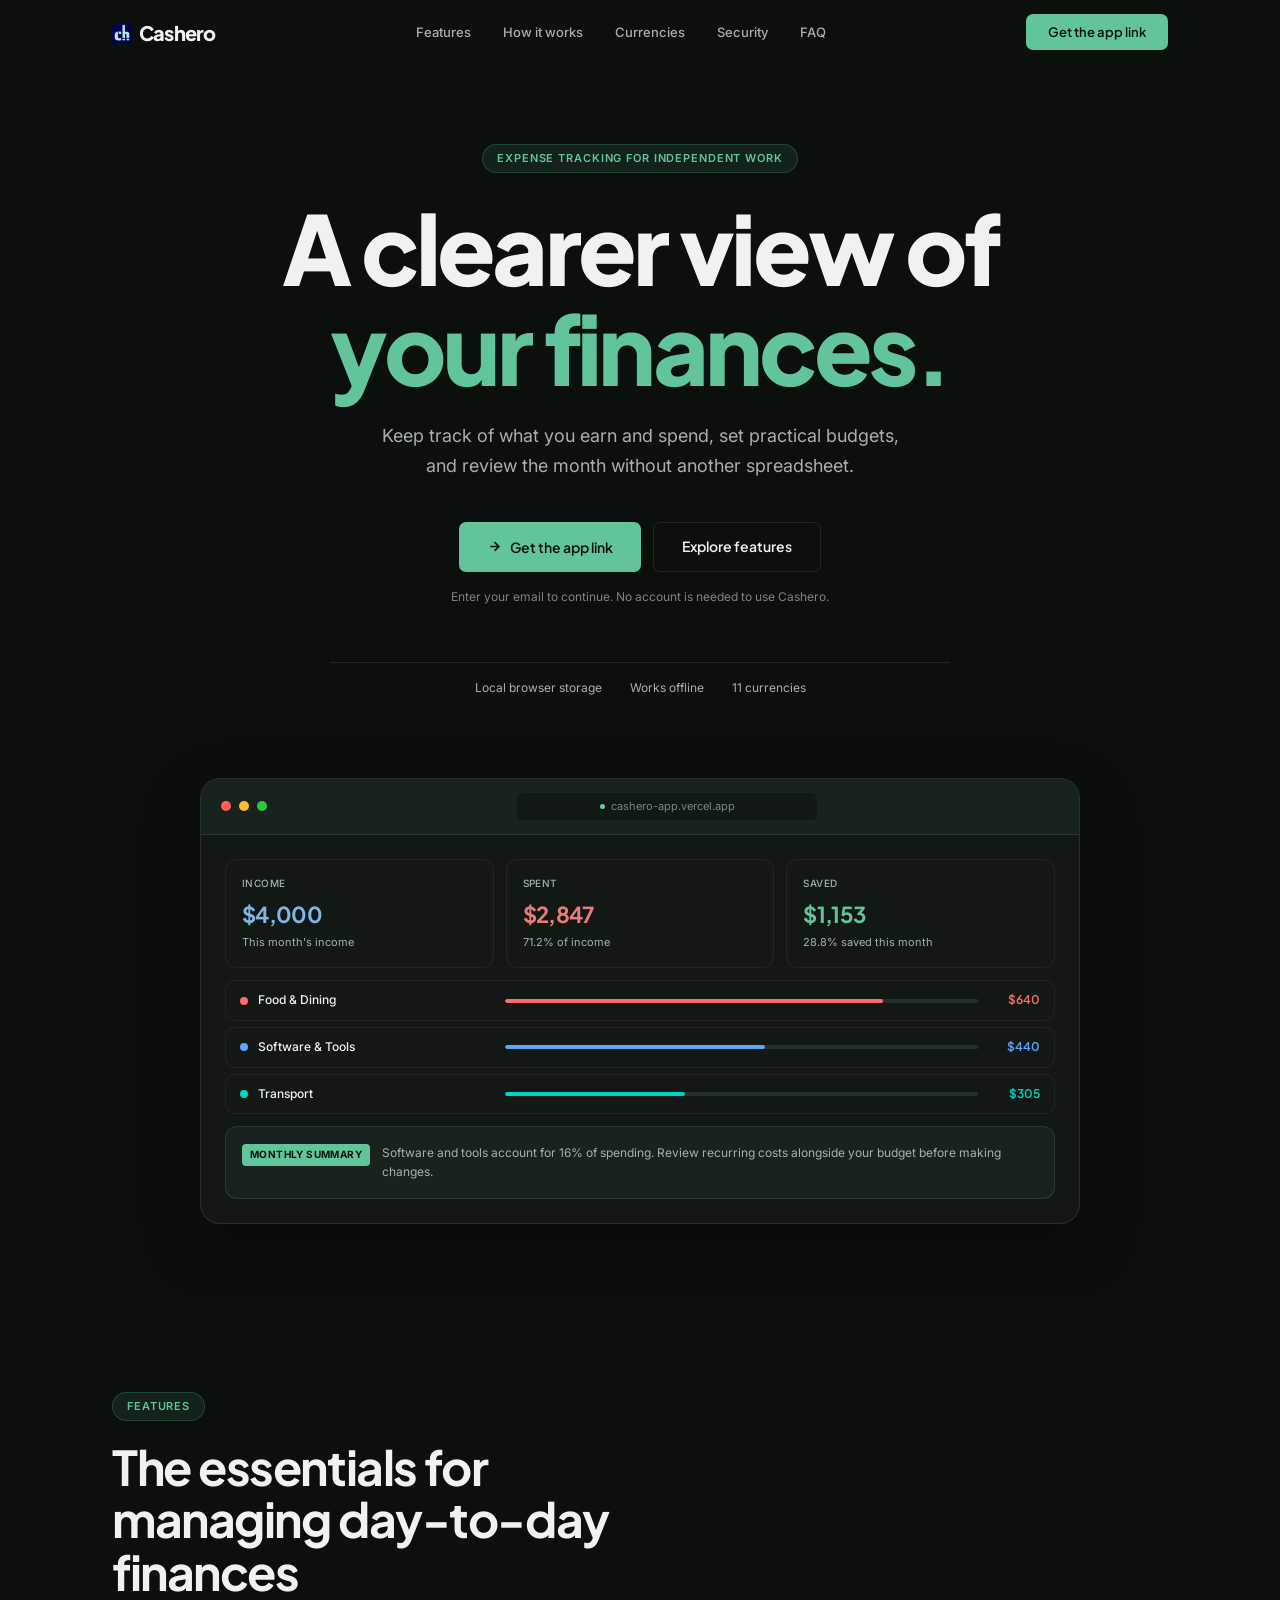
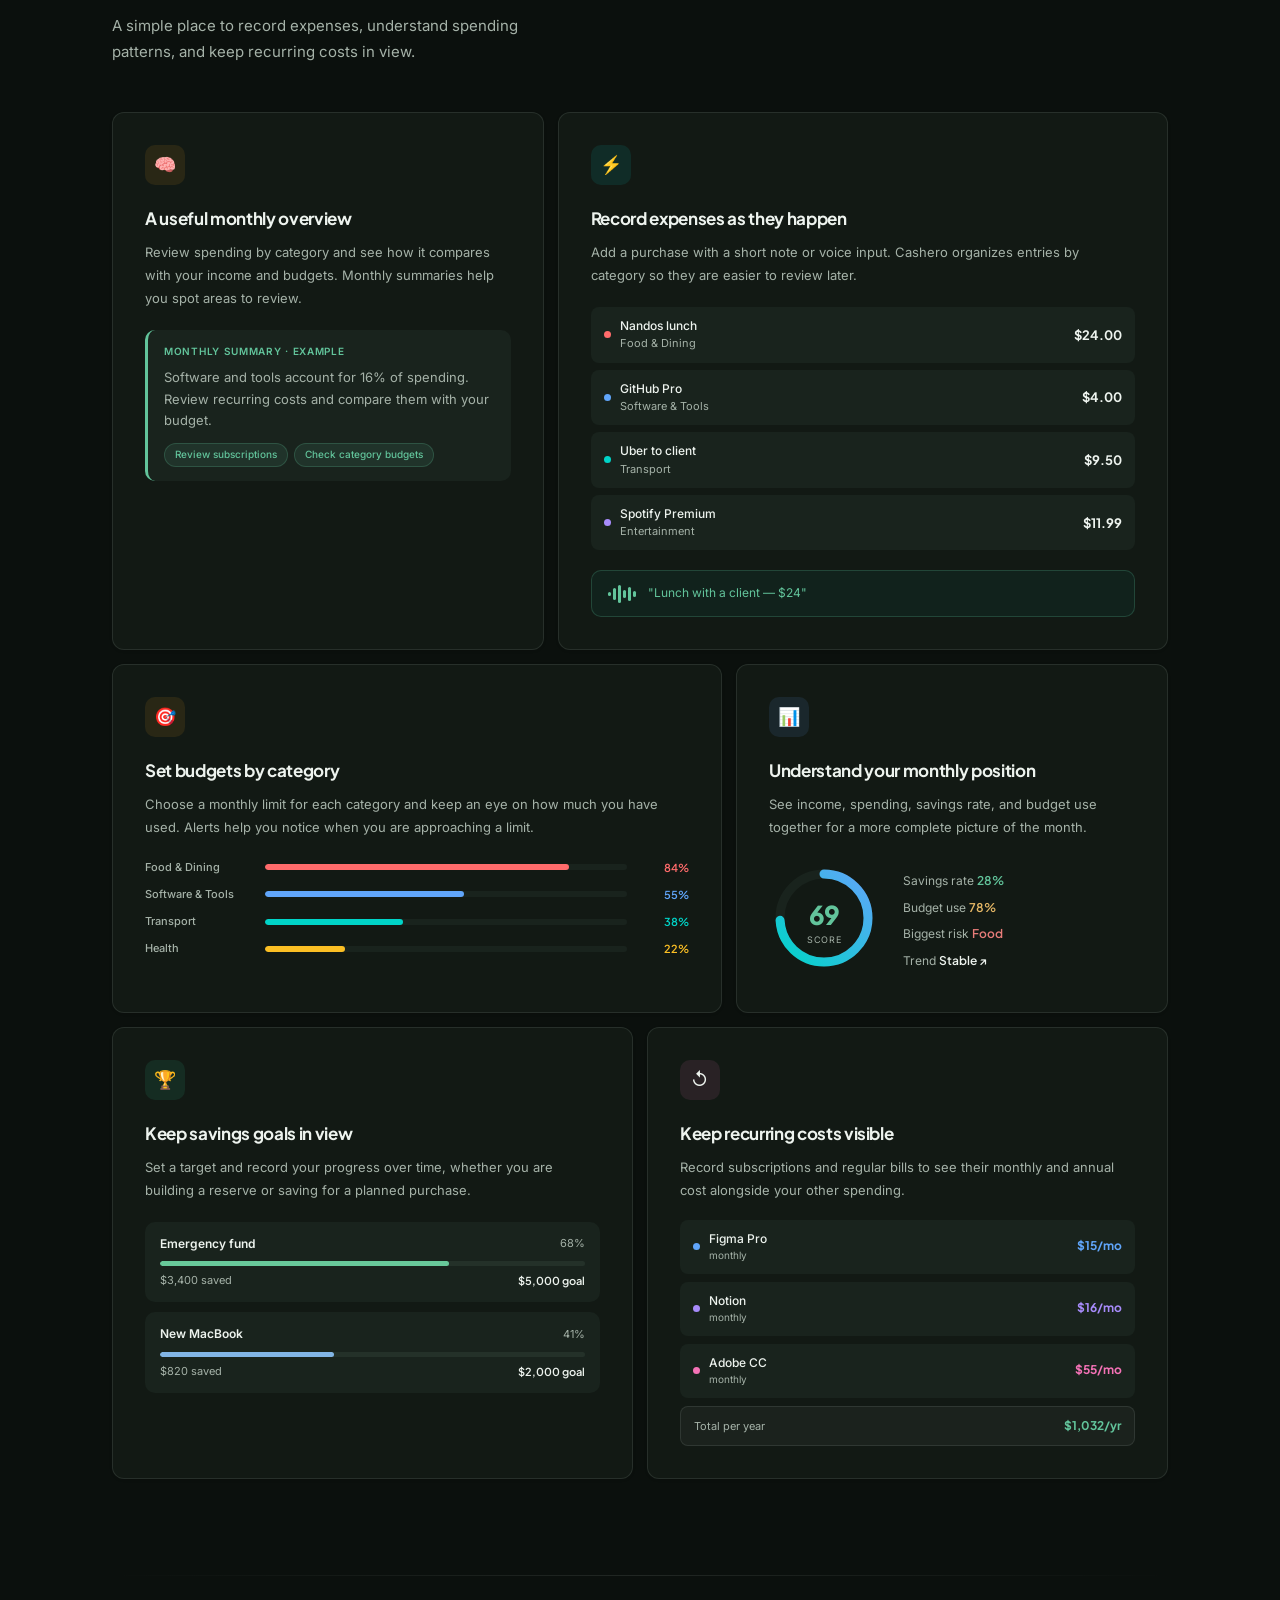
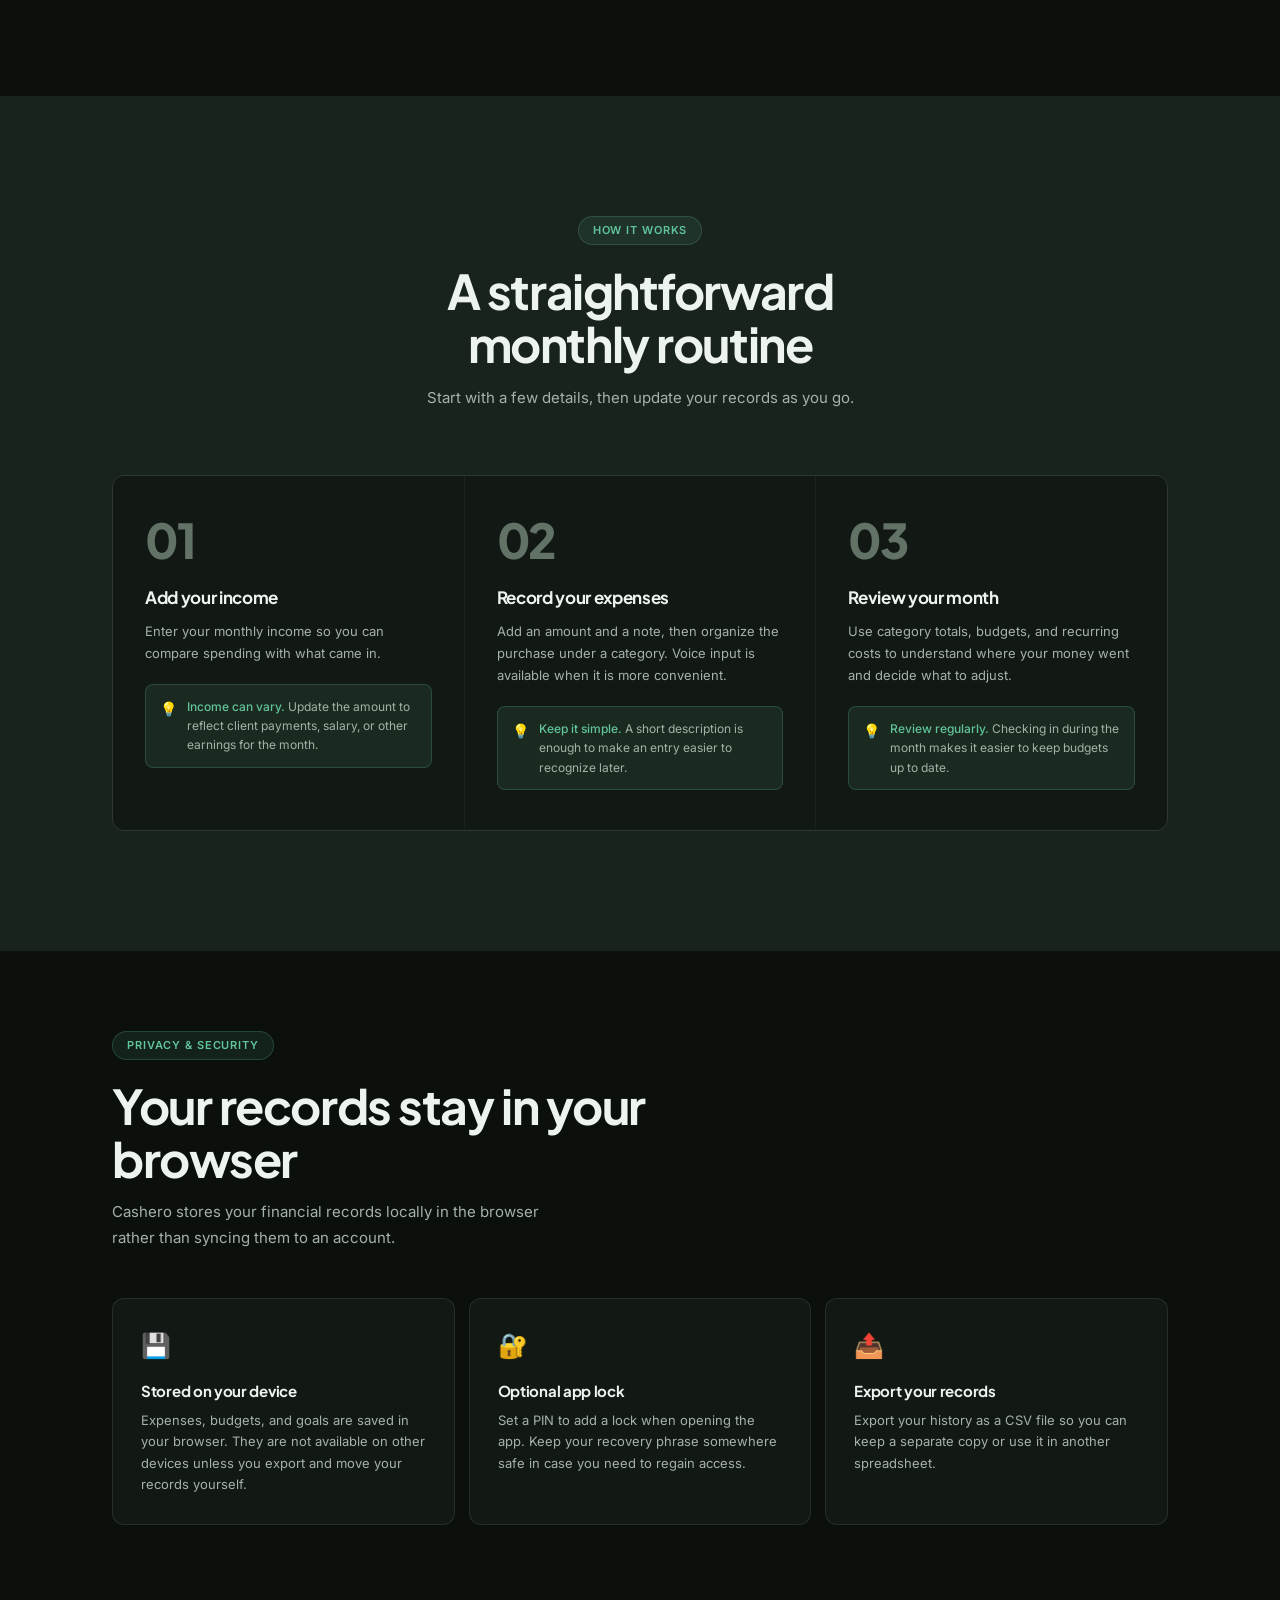
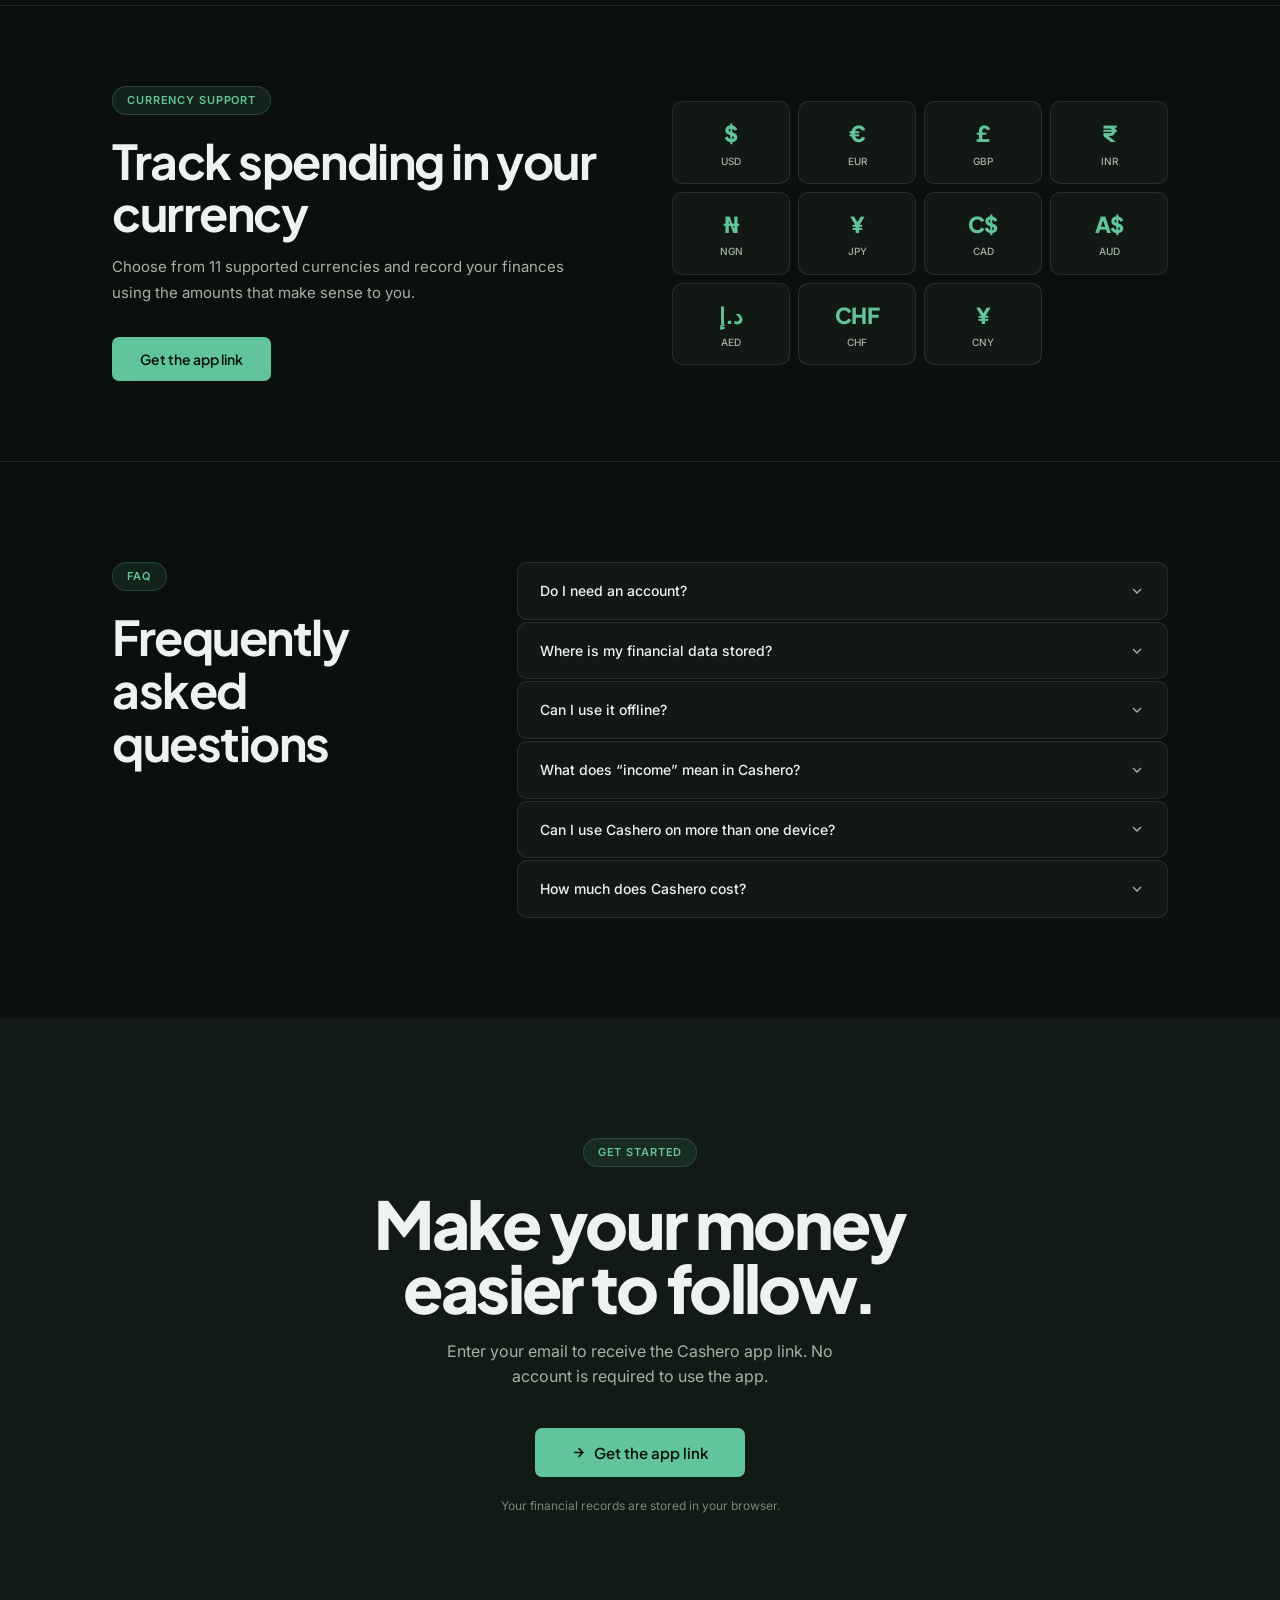
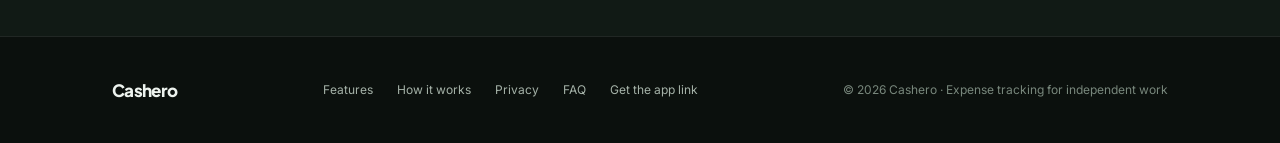
==== commit 14de936f: "Refactor code structure for improved readability and maintainability" ====
--- a/index.html
+++ b/index.html
@@ -42,7 +42,7 @@
 <meta name="twitter:image:alt" content="Cashero dashboard showing a monthly spending breakdown"/>
 
 <!-- PWA / Mobile -->
-<meta name="theme-color" content="#176b5b"/>
+<meta name="theme-color" content="#0b100d"/>
 <meta name="apple-mobile-web-app-capable" content="yes"/>
 <meta name="apple-mobile-web-app-status-bar-style" content="default"/>
 <meta name="apple-mobile-web-app-title" content="Cashero"/>
--- a/style.css
+++ b/style.css
@@ -1,289 +1,1400 @@
-*,*::before,*::after{box-sizing:border-box;margin:0;padding:0}
-
-:root{
-  --bg:#f7f8f6;--bg2:#fff;--bg3:#f0f4f1;--bg4:#e6ece8;
-  --mint:#176b5b;--mint-dim:rgba(23,107,91,.08);--mint-line:rgba(23,107,91,.18);
-  --amber:#a56c1c;--red:#b34848;--purple:#7660a8;--blue:#3e6f9c;
-  --green:#287a5a;--orange:#b85b25;--pink:#a64f78;
-  --text:#17251f;--text2:#56645d;--text3:#758078;
-  --border:rgba(23,43,33,.12);--border2:rgba(23,43,33,.07);
-  --r:12px;--r-sm:7px;
-}
-
-html{scroll-behavior:smooth}
-body{font-family:'Inter',sans-serif;background:var(--bg);color:var(--text);-webkit-font-smoothing:antialiased;overflow-x:hidden}
-
-.display{font-family:'Plus Jakarta Sans',sans-serif;font-weight:800;letter-spacing:-.04em;line-height:.97}
-.heading{font-family:'Plus Jakarta Sans',sans-serif;font-weight:700;letter-spacing:-.03em;line-height:1.1}
-
-.container{max-width:1120px;margin:0 auto;padding:0 32px}
-@media(max-width:700px){.container{padding:0 20px}}
-
-.tag{display:inline-flex;align-items:center;gap:6px;font-size:11px;font-weight:600;letter-spacing:.08em;text-transform:uppercase;color:var(--mint);background:var(--mint-dim);border:1px solid var(--mint-line);border-radius:100px;padding:5px 14px}
-.tag-dot{width:5px;height:5px;background:var(--mint);border-radius:50%;animation:blink 2s ease infinite}
-@keyframes blink{0%,100%{opacity:1}50%{opacity:.3}}
+*,
+*::before,
+*::after {
+  box-sizing: border-box;
+  margin: 0;
+  padding: 0;
+}
+
+:root {
+  --bg: #0b100d;
+  --bg2: #121914;
+  --bg3: #19231d;
+  --bg4: #243129;
+  --mint: #62c49b;
+  --mint-dim: rgba(98, 196, 155, 0.1);
+  --mint-line: rgba(98, 196, 155, 0.22);
+  --amber: #e6b866;
+  --red: #e77c79;
+  --purple: #b19bdd;
+  --blue: #82b5e5;
+  --green: #68c99a;
+  --orange: #e99a68;
+  --pink: #df8db1;
+  --text: #edf3ee;
+  --text2: #a5b2a8;
+  --text3: #78877c;
+  --border: rgba(226, 239, 229, 0.1);
+  --border2: rgba(226, 239, 229, 0.06);
+  --r: 12px;
+  --r-sm: 7px;
+}
+
+html {
+  scroll-behavior: smooth;
+}
+body {
+  font-family: "Inter", sans-serif;
+  background: var(--bg);
+  color: var(--text);
+  -webkit-font-smoothing: antialiased;
+  overflow-x: hidden;
+}
+
+.display {
+  font-family: "Plus Jakarta Sans", sans-serif;
+  font-weight: 800;
+  letter-spacing: -0.04em;
+  line-height: 0.97;
+}
+.heading {
+  font-family: "Plus Jakarta Sans", sans-serif;
+  font-weight: 700;
+  letter-spacing: -0.03em;
+  line-height: 1.1;
+}
+
+.container {
+  max-width: 1120px;
+  margin: 0 auto;
+  padding: 0 32px;
+}
+@media (max-width: 700px) {
+  .container {
+    padding: 0 20px;
+  }
+}
+
+.tag {
+  display: inline-flex;
+  align-items: center;
+  gap: 6px;
+  font-size: 11px;
+  font-weight: 600;
+  letter-spacing: 0.08em;
+  text-transform: uppercase;
+  color: var(--mint);
+  background: var(--mint-dim);
+  border: 1px solid var(--mint-line);
+  border-radius: 100px;
+  padding: 5px 14px;
+}
+.tag-dot {
+  width: 5px;
+  height: 5px;
+  background: var(--mint);
+  border-radius: 50%;
+  animation: blink 2s ease infinite;
+}
+@keyframes blink {
+  0%,
+  100% {
+    opacity: 1;
+  }
+  50% {
+    opacity: 0.3;
+  }
+}
 
 /* ── BUTTONS ── */
-.btn{display:inline-flex;align-items:center;justify-content:center;gap:8px;font-family:'Plus Jakarta Sans',sans-serif;font-weight:600;font-size:14px;padding:13px 28px;border-radius:10px;text-decoration:none;cursor:pointer;border:none;transition:all .2s;white-space:nowrap}
-.btn-primary{background:var(--mint);color:#07080d}
-.btn-primary:hover{background:#00bfb4;box-shadow:0 0 0 4px rgba(0,212,200,.18);transform:translateY(-1px)}
-.btn-outline{background:transparent;color:var(--text);border:1px solid var(--border)}
-.btn-outline:hover{background:var(--bg3);border-color:rgba(255,255,255,.14)}
-.btn-sm{font-size:13px;padding:10px 22px}
+.btn {
+  display: inline-flex;
+  align-items: center;
+  justify-content: center;
+  gap: 8px;
+  font-family: "Plus Jakarta Sans", sans-serif;
+  font-weight: 600;
+  font-size: 14px;
+  padding: 13px 28px;
+  border-radius: 10px;
+  text-decoration: none;
+  cursor: pointer;
+  border: none;
+  transition: all 0.2s;
+  white-space: nowrap;
+}
+.btn-primary {
+  background: var(--mint);
+  color: #07080d;
+}
+.btn-primary:hover {
+  background: #00bfb4;
+  box-shadow: 0 0 0 4px rgba(0, 212, 200, 0.18);
+  transform: translateY(-1px);
+}
+.btn-outline {
+  background: transparent;
+  color: var(--text);
+  border: 1px solid var(--border);
+}
+.btn-outline:hover {
+  background: var(--bg3);
+  border-color: rgba(255, 255, 255, 0.14);
+}
+.btn-sm {
+  font-size: 13px;
+  padding: 10px 22px;
+}
 
 /* ── NAV ── */
-#nav{position:fixed;top:0;left:0;right:0;z-index:200;border-bottom:1px solid transparent;transition:border-color .3s,background .3s}
-#nav.scrolled{background:rgba(7,8,13,.88);backdrop-filter:blur(20px);border-bottom-color:var(--border)}
-.nav-inner{max-width:1120px;margin:0 auto;padding:0 32px;height:64px;display:flex;align-items:center;justify-content:space-between}
-.logo{font-family:'Plus Jakarta Sans',sans-serif;font-weight:800;font-size:20px;color:var(--text);letter-spacing:-.04em;text-decoration:none}
-.logo span{color:var(--mint)}
-.nav-links{display:flex;align-items:center;gap:4px}
-.nav-links a{font-size:13px;font-weight:500;color:var(--text2);text-decoration:none;padding:6px 14px;border-radius:7px;transition:color .2s,background .2s}
-.nav-links a:hover{color:var(--text);background:var(--bg3)}
-.nav-right{display:flex;align-items:center;gap:10px}
+#nav {
+  position: fixed;
+  top: 0;
+  left: 0;
+  right: 0;
+  z-index: 200;
+  border-bottom: 1px solid transparent;
+  transition:
+    border-color 0.5s,
+    background 7s;
+}
+#nav.scrolled {
+  background: rgba(7, 8, 13, 0.88);
+  backdrop-filter: blur(20px);
+  border-bottom-color: var(--border);
+}
+.nav-inner {
+  max-width: 1120px;
+  margin: 0 auto;
+  padding: 0 32px;
+  height: 64px;
+  display: flex;
+  align-items: center;
+  justify-content: space-between;
+}
+.logo {
+  font-family: "Plus Jakarta Sans", sans-serif;
+  font-weight: 800;
+  font-size: 20px;
+  color: var(--text);
+  letter-spacing: -0.04em;
+  text-decoration: none;
+}
+.logo span {
+  color: var(--mint);
+}
+.nav-links {
+  display: flex;
+  align-items: center;
+  gap: 4px;
+}
+.nav-links a {
+  font-size: 13px;
+  font-weight: 500;
+  color: var(--text2);
+  text-decoration: none;
+  padding: 6px 14px;
+  border-radius: 7px;
+  transition:
+    color 0.2s,
+    background 0.2s;
+}
+.nav-links a:hover {
+  color: var(--text);
+  background: var(--bg3);
+}
+.nav-right {
+  display: flex;
+  align-items: center;
+  gap: 10px;
+}
 
 /* hamburger */
-.nav-hamburger{display:none;flex-direction:column;justify-content:center;gap:5px;width:36px;height:36px;background:none;border:1px solid var(--border);border-radius:8px;cursor:pointer;padding:8px;flex-shrink:0}
-.nav-hamburger span{display:block;height:1.5px;background:var(--text2);border-radius:2px;transition:all .25s}
-.nav-hamburger.open span:nth-child(1){transform:translateY(6.5px) rotate(45deg)}
-.nav-hamburger.open span:nth-child(2){opacity:0;transform:scaleX(0)}
-.nav-hamburger.open span:nth-child(3){transform:translateY(-6.5px) rotate(-45deg)}
+.nav-hamburger {
+  display: none;
+  flex-direction: column;
+  justify-content: center;
+  gap: 5px;
+  width: 36px;
+  height: 36px;
+  background: none;
+  border: 1px solid var(--border);
+  border-radius: 8px;
+  cursor: pointer;
+  padding: 8px;
+  flex-shrink: 0;
+}
+.nav-hamburger span {
+  display: block;
+  height: 1.5px;
+  background: var(--text2);
+  border-radius: 2px;
+  transition: all 0.25s;
+}
+.nav-hamburger.open span:nth-child(1) {
+  transform: translateY(6.5px) rotate(45deg);
+}
+.nav-hamburger.open span:nth-child(2) {
+  opacity: 0;
+  transform: scaleX(0);
+}
+.nav-hamburger.open span:nth-child(3) {
+  transform: translateY(-6.5px) rotate(-45deg);
+}
 
 /* mobile drawer */
-.nav-drawer{
-  display:none;
-  position:fixed;top:64px;left:0;right:0;z-index:199;
-  background:rgba(7,8,13,.97);backdrop-filter:blur(24px);
-  border-bottom:1px solid var(--border);
-  padding:16px 20px 24px;
-  flex-direction:column;gap:4px;
-  transform:translateY(-8px);opacity:0;
-  transition:transform .25s,opacity .25s;
-  pointer-events:none;
-}
-.nav-drawer.open{transform:translateY(0);opacity:1;pointer-events:all}
-.nav-drawer a{font-size:15px;font-weight:500;color:var(--text2);text-decoration:none;padding:12px 8px;border-radius:8px;transition:color .2s,background .2s}
-.nav-drawer a:hover{color:var(--text);background:var(--bg3)}
-.nav-drawer .drawer-cta{margin-top:12px;display:flex;flex-direction:column;gap:8px}
-.nav-drawer .btn{width:100%;justify-content:center}
-
-@media(max-width:768px){
-  .nav-links{display:none}
-  .nav-right .btn-outline{display:none}
-  .nav-hamburger{display:flex}
-  .nav-drawer{display:flex}
-}
-@media(max-width:700px){.nav-inner{padding:0 20px}}
+.nav-drawer {
+  display: none;
+  position: fixed;
+  top: 64px;
+  left: 0;
+  right: 0;
+  z-index: 199;
+  background: rgba(7, 8, 13, 0.97);
+  backdrop-filter: blur(24px);
+  border-bottom: 1px solid var(--border);
+  padding: 16px 20px 24px;
+  flex-direction: column;
+  gap: 4px;
+  transform: translateY(-8px);
+  opacity: 0;
+  transition:
+    transform 0.25s,
+    opacity 0.25s;
+  pointer-events: none;
+}
+.nav-drawer.open {
+  transform: translateY(0);
+  opacity: 1;
+  pointer-events: all;
+}
+.nav-drawer a {
+  font-size: 15px;
+  font-weight: 500;
+  color: var(--text2);
+  text-decoration: none;
+  padding: 12px 8px;
+  border-radius: 8px;
+  transition:
+    color 0.2s,
+    background 0.2s;
+}
+.nav-drawer a:hover {
+  color: var(--text);
+  background: var(--bg3);
+}
+.nav-drawer .drawer-cta {
+  margin-top: 12px;
+  display: flex;
+  flex-direction: column;
+  gap: 8px;
+}
+.nav-drawer .btn {
+  width: 100%;
+  justify-content: center;
+}
+
+@media (max-width: 768px) {
+  .nav-links {
+    display: none;
+  }
+  .nav-right .btn-outline {
+    display: none;
+  }
+  .nav-hamburger {
+    display: flex;
+  }
+  .nav-drawer {
+    display: flex;
+  }
+}
+@media (max-width: 700px) {
+  .nav-inner {
+    padding: 0 20px;
+  }
+}
 
 /* ── HERO ── */
-#hero{padding:152px 0 100px;position:relative;overflow:hidden}
-.hero-grid{position:absolute;inset:0;pointer-events:none;background-image:linear-gradient(rgba(0,212,200,.03) 1px,transparent 1px),linear-gradient(90deg,rgba(0,212,200,.03) 1px,transparent 1px);background-size:56px 56px;mask-image:radial-gradient(ellipse 90% 80% at 50% 0%,black 20%,transparent 90%)}
-.glow-top{position:absolute;width:900px;height:600px;top:-200px;left:50%;transform:translateX(-50%);background:radial-gradient(ellipse,rgba(0,212,200,.07) 0%,transparent 65%);pointer-events:none}
-.glow-left{position:absolute;width:400px;height:400px;top:30%;left:-100px;background:radial-gradient(circle,rgba(96,165,250,.05) 0%,transparent 70%);pointer-events:none}
-.glow-right{position:absolute;width:400px;height:400px;top:20%;right:-100px;background:radial-gradient(circle,rgba(167,139,250,.05) 0%,transparent 70%);pointer-events:none}
-
-.hero-content{position:relative;z-index:2;text-align:center}
-.hero-title{font-size:clamp(48px,8vw,96px);max-width:900px;margin:24px auto 0}
-.hero-title .line2{background:linear-gradient(135deg,var(--mint) 0%,#60a5fa 100%);-webkit-background-clip:text;-webkit-text-fill-color:transparent;background-clip:text}
-.hero-sub{font-size:clamp(15px,2vw,18px);color:var(--text2);line-height:1.7;max-width:520px;margin:24px auto 40px;font-weight:300}
-.hero-actions{display:flex;gap:12px;justify-content:center;flex-wrap:wrap;margin-bottom:16px}
-.hero-cta-note{font-size:12px;color:var(--text3);margin-bottom:56px}
-
-.social-proof{display:flex;align-items:center;justify-content:center;gap:28px;flex-wrap:wrap;padding-top:16px;border-top:1px solid var(--border);max-width:560px;margin:0 auto}
-.sp-item{display:flex;align-items:center;gap:8px;font-size:12px;color:var(--text2)}
-.sp-icon{font-size:14px}
+#hero {
+  padding: 152px 0 100px;
+  position: relative;
+  overflow: hidden;
+}
+.hero-grid {
+  position: absolute;
+  inset: 0;
+  pointer-events: none;
+  background-image:
+    linear-gradient(rgba(0, 212, 200, 0.03) 1px, transparent 1px),
+    linear-gradient(90deg, rgba(0, 212, 200, 0.03) 1px, transparent 1px);
+  background-size: 56px 56px;
+  mask-image: radial-gradient(
+    ellipse 90% 80% at 50% 0%,
+    black 20%,
+    transparent 90%
+  );
+}
+.glow-top {
+  position: absolute;
+  width: 900px;
+  height: 600px;
+  top: -200px;
+  left: 50%;
+  transform: translateX(-50%);
+  background: radial-gradient(
+    ellipse,
+    rgba(0, 212, 200, 0.07) 0%,
+    transparent 65%
+  );
+  pointer-events: none;
+}
+.glow-left {
+  position: absolute;
+  width: 400px;
+  height: 400px;
+  top: 30%;
+  left: -100px;
+  background: radial-gradient(
+    circle,
+    rgba(96, 165, 250, 0.05) 0%,
+    transparent 70%
+  );
+  pointer-events: none;
+}
+.glow-right {
+  position: absolute;
+  width: 400px;
+  height: 400px;
+  top: 20%;
+  right: -100px;
+  background: radial-gradient(
+    circle,
+    rgba(167, 139, 250, 0.05) 0%,
+    transparent 70%
+  );
+  pointer-events: none;
+}
+
+.hero-content {
+  position: relative;
+  z-index: 2;
+  text-align: center;
+}
+.hero-title {
+  font-size: clamp(48px, 8vw, 96px);
+  max-width: 900px;
+  margin: 24px auto 0;
+}
+.hero-title .line2 {
+  background: linear-gradient(135deg, var(--mint) 0%, #60a5fa 100%);
+  -webkit-background-clip: text;
+  -webkit-text-fill-color: transparent;
+  background-clip: text;
+}
+.hero-sub {
+  font-size: clamp(15px, 2vw, 18px);
+  color: var(--text2);
+  line-height: 1.7;
+  max-width: 520px;
+  margin: 24px auto 40px;
+  font-weight: 300;
+}
+.hero-actions {
+  display: flex;
+  gap: 12px;
+  justify-content: center;
+  flex-wrap: wrap;
+  margin-bottom: 16px;
+}
+.hero-cta-note {
+  font-size: 12px;
+  color: var(--text3);
+  margin-bottom: 56px;
+}
+
+.social-proof {
+  display: flex;
+  align-items: center;
+  justify-content: center;
+  gap: 28px;
+  flex-wrap: wrap;
+  padding-top: 16px;
+  border-top: 1px solid var(--border);
+  max-width: 560px;
+  margin: 0 auto;
+}
+.sp-item {
+  display: flex;
+  align-items: center;
+  gap: 8px;
+  font-size: 12px;
+  color: var(--text2);
+}
+.sp-icon {
+  font-size: 14px;
+}
 
 /* ── APP PREVIEW ── */
-.app-preview{position:relative;z-index:2;max-width:880px;margin:80px auto 0}
-.app-frame{background:var(--bg2);border:1px solid var(--border);border-radius:20px;overflow:hidden;box-shadow:0 0 0 1px rgba(0,212,200,.06),0 40px 120px rgba(0,0,0,.7),0 0 80px rgba(0,212,200,.04)}
-.app-bar{background:var(--bg3);border-bottom:1px solid var(--border);padding:14px 20px;display:flex;align-items:center;gap:8px}
-.app-dot{width:10px;height:10px;border-radius:50%}
-.app-url{flex:1;text-align:center;font-size:11px;color:var(--text3);background:var(--bg4);border-radius:6px;padding:5px 12px;max-width:300px;margin:0 auto;display:flex;align-items:center;justify-content:center;gap:6px}
-.app-url-dot{width:5px;height:5px;background:var(--green);border-radius:50%;animation:blink 2.5s ease infinite}
-.app-body{padding:24px;display:grid;grid-template-columns:1fr 1fr 1fr;gap:12px}
-@media(max-width:600px){.app-body{grid-template-columns:1fr 1fr;padding:16px;gap:8px}}
-.app-stat{background:var(--bg3);border:1px solid var(--border2);border-radius:12px;padding:16px}
-.app-stat-label{font-size:10px;color:var(--text2);font-weight:500;letter-spacing:.04em;margin-bottom:6px}
-.app-stat-val{font-family:'Plus Jakarta Sans',sans-serif;font-size:22px;font-weight:700;letter-spacing:-.03em}
-.app-stat-sub{font-size:11px;color:var(--text2);margin-top:3px}
-.app-cat-row{grid-column:1/-1;display:flex;flex-direction:column;gap:6px}
-.app-cat{display:flex;align-items:center;gap:10px;background:var(--bg3);border:1px solid var(--border2);border-radius:10px;padding:10px 14px}
-.app-cat-dot{width:8px;height:8px;border-radius:50%;flex-shrink:0}
-.app-cat-name{flex:1;font-size:12px;font-weight:500}
-.app-cat-bar-wrap{flex:2;height:4px;background:var(--bg4);border-radius:2px;overflow:hidden}
-.app-cat-bar{height:100%;border-radius:2px;transition:width 1.5s ease}
-.app-cat-amt{font-size:12px;font-weight:600;font-family:'Plus Jakarta Sans',sans-serif;min-width:52px;text-align:right}
-.app-ai{grid-column:1/-1;background:var(--bg3);border:1px solid var(--mint-line);border-radius:12px;padding:16px;display:flex;gap:12px;align-items:flex-start}
-.app-ai-badge{font-size:10px;font-weight:700;color:#07080d;background:var(--mint);padding:3px 8px;border-radius:4px;letter-spacing:.04em;flex-shrink:0;margin-top:1px}
-.app-ai-text{font-size:12px;color:var(--text2);line-height:1.6}
-.app-ai-text strong{color:var(--text);font-weight:500}
+.app-preview {
+  position: relative;
+  z-index: 2;
+  max-width: 880px;
+  margin: 80px auto 0;
+}
+.app-frame {
+  background: var(--bg2);
+  border: 1px solid var(--border);
+  border-radius: 20px;
+  overflow: hidden;
+  box-shadow:
+    0 0 0 1px rgba(0, 212, 200, 0.06),
+    0 40px 120px rgba(0, 0, 0, 0.7),
+    0 0 80px rgba(0, 212, 200, 0.04);
+}
+.app-bar {
+  background: var(--bg3);
+  border-bottom: 1px solid var(--border);
+  padding: 14px 20px;
+  display: flex;
+  align-items: center;
+  gap: 8px;
+}
+.app-dot {
+  width: 10px;
+  height: 10px;
+  border-radius: 50%;
+}
+.app-url {
+  flex: 1;
+  text-align: center;
+  font-size: 11px;
+  color: var(--text3);
+  background: var(--bg4);
+  border-radius: 6px;
+  padding: 5px 12px;
+  max-width: 300px;
+  margin: 0 auto;
+  display: flex;
+  align-items: center;
+  justify-content: center;
+  gap: 6px;
+}
+.app-url-dot {
+  width: 5px;
+  height: 5px;
+  background: var(--green);
+  border-radius: 50%;
+  animation: blink 2.5s ease infinite;
+}
+.app-body {
+  padding: 24px;
+  display: grid;
+  grid-template-columns: 1fr 1fr 1fr;
+  gap: 12px;
+}
+@media (max-width: 600px) {
+  .app-body {
+    grid-template-columns: 1fr 1fr;
+    padding: 16px;
+    gap: 8px;
+  }
+}
+.app-stat {
+  background: var(--bg3);
+  border: 1px solid var(--border2);
+  border-radius: 12px;
+  padding: 16px;
+}
+.app-stat-label {
+  font-size: 10px;
+  color: var(--text2);
+  font-weight: 500;
+  letter-spacing: 0.04em;
+  margin-bottom: 6px;
+}
+.app-stat-val {
+  font-family: "Plus Jakarta Sans", sans-serif;
+  font-size: 22px;
+  font-weight: 700;
+  letter-spacing: -0.03em;
+}
+.app-stat-sub {
+  font-size: 11px;
+  color: var(--text2);
+  margin-top: 3px;
+}
+.app-cat-row {
+  grid-column: 1/-1;
+  display: flex;
+  flex-direction: column;
+  gap: 6px;
+}
+.app-cat {
+  display: flex;
+  align-items: center;
+  gap: 10px;
+  background: var(--bg3);
+  border: 1px solid var(--border2);
+  border-radius: 10px;
+  padding: 10px 14px;
+}
+.app-cat-dot {
+  width: 8px;
+  height: 8px;
+  border-radius: 50%;
+  flex-shrink: 0;
+}
+.app-cat-name {
+  flex: 1;
+  font-size: 12px;
+  font-weight: 500;
+}
+.app-cat-bar-wrap {
+  flex: 2;
+  height: 4px;
+  background: var(--bg4);
+  border-radius: 2px;
+  overflow: hidden;
+}
+.app-cat-bar {
+  height: 100%;
+  border-radius: 2px;
+  transition: width 1.5s ease;
+}
+.app-cat-amt {
+  font-size: 12px;
+  font-weight: 600;
+  font-family: "Plus Jakarta Sans", sans-serif;
+  min-width: 52px;
+  text-align: right;
+}
+.app-ai {
+  grid-column: 1/-1;
+  background: var(--bg3);
+  border: 1px solid var(--mint-line);
+  border-radius: 12px;
+  padding: 16px;
+  display: flex;
+  gap: 12px;
+  align-items: flex-start;
+}
+.app-ai-badge {
+  font-size: 10px;
+  font-weight: 700;
+  color: #07080d;
+  background: var(--mint);
+  padding: 3px 8px;
+  border-radius: 4px;
+  letter-spacing: 0.04em;
+  flex-shrink: 0;
+  margin-top: 1px;
+}
+.app-ai-text {
+  font-size: 12px;
+  color: var(--text2);
+  line-height: 1.6;
+}
+.app-ai-text strong {
+  color: var(--text);
+  font-weight: 500;
+}
 
 /* ── FEATURES ── */
-#features{padding:120px 0}
+#features {
+  padding: 120px 0;
+}
 
 /* section divider */
-.section-divider{height:1px;background:linear-gradient(90deg,transparent,var(--border),transparent);margin-bottom:120px}
-
-.section-header{margin-bottom:64px}
-.section-header .tag{margin-bottom:20px}
-.section-title{font-size:clamp(30px,4vw,48px);max-width:540px}
-.section-sub{font-size:15px;color:var(--text2);line-height:1.7;max-width:460px;margin-top:14px;font-weight:300}
-
-.features-grid{display:grid;grid-template-columns:repeat(12,1fr);gap:14px}
-.fc{background:var(--bg2);border:1px solid var(--border);border-radius:var(--r);padding:32px;position:relative;overflow:hidden;transition:border-color .3s,transform .3s,box-shadow .3s}
-.fc::after{content:'';position:absolute;inset:0;background:radial-gradient(ellipse 80% 50% at 50% -10%,rgba(0,212,200,.05),transparent);opacity:0;transition:opacity .4s;pointer-events:none}
-.fc:hover{border-color:rgba(0,212,200,.18);transform:translateY(-3px);box-shadow:0 20px 60px rgba(0,0,0,.4),0 0 0 1px rgba(0,212,200,.05)}
-.fc:hover::after{opacity:1}
-.fc-icon{width:40px;height:40px;border-radius:10px;display:flex;align-items:center;justify-content:center;font-size:18px;margin-bottom:20px;flex-shrink:0}
-.fc-title{font-family:'Plus Jakarta Sans',sans-serif;font-size:17px;font-weight:700;letter-spacing:-.02em;margin-bottom:10px}
-.fc-desc{font-size:13px;color:var(--text2);line-height:1.75}
+.section-divider {
+  height: 1px;
+  background: linear-gradient(90deg, transparent, var(--border), transparent);
+  margin-bottom: 120px;
+}
+
+.section-header {
+  margin-bottom: 64px;
+}
+.section-header .tag {
+  margin-bottom: 20px;
+}
+.section-title {
+  font-size: clamp(30px, 4vw, 48px);
+  max-width: 540px;
+}
+.section-sub {
+  font-size: 15px;
+  color: var(--text2);
+  line-height: 1.7;
+  max-width: 460px;
+  margin-top: 14px;
+  font-weight: 300;
+}
+
+.features-grid {
+  display: grid;
+  grid-template-columns: repeat(12, 1fr);
+  gap: 14px;
+}
+.fc {
+  background: var(--bg2);
+  border: 1px solid var(--border);
+  border-radius: var(--r);
+  padding: 32px;
+  position: relative;
+  overflow: hidden;
+  transition:
+    border-color 0.3s,
+    transform 0.3s,
+    box-shadow 0.3s;
+}
+.fc::after {
+  content: "";
+  position: absolute;
+  inset: 0;
+  background: radial-gradient(
+    ellipse 80% 50% at 50% -10%,
+    rgba(0, 212, 200, 0.05),
+    transparent
+  );
+  opacity: 0;
+  transition: opacity 0.4s;
+  pointer-events: none;
+}
+.fc:hover {
+  border-color: rgba(0, 212, 200, 0.18);
+  transform: translateY(-3px);
+  box-shadow:
+    0 20px 60px rgba(0, 0, 0, 0.4),
+    0 0 0 1px rgba(0, 212, 200, 0.05);
+}
+.fc:hover::after {
+  opacity: 1;
+}
+.fc-icon {
+  width: 40px;
+  height: 40px;
+  border-radius: 10px;
+  display: flex;
+  align-items: center;
+  justify-content: center;
+  font-size: 18px;
+  margin-bottom: 20px;
+  flex-shrink: 0;
+}
+.fc-title {
+  font-family: "Plus Jakarta Sans", sans-serif;
+  font-size: 17px;
+  font-weight: 700;
+  letter-spacing: -0.02em;
+  margin-bottom: 10px;
+}
+.fc-desc {
+  font-size: 13px;
+  color: var(--text2);
+  line-height: 1.75;
+}
 
 /* grid spans */
-.fc-span-5{grid-column:span 5}
-.fc-span-7{grid-column:span 7}
-.fc-span-6{grid-column:span 6}
-.fc-span-12{grid-column:span 12}
-@media(max-width:1000px){.fc-span-5{grid-column:span 12}.fc-span-7{grid-column:span 12}}
-@media(max-width:640px){.fc-span-6,.fc-span-12{grid-column:span 12}}
+.fc-span-5 {
+  grid-column: span 5;
+}
+.fc-span-7 {
+  grid-column: span 7;
+}
+.fc-span-6 {
+  grid-column: span 6;
+}
+.fc-span-12 {
+  grid-column: span 12;
+}
+@media (max-width: 1000px) {
+  .fc-span-5 {
+    grid-column: span 12;
+  }
+  .fc-span-7 {
+    grid-column: span 12;
+  }
+}
+@media (max-width: 640px) {
+  .fc-span-6,
+  .fc-span-12 {
+    grid-column: span 12;
+  }
+}
 
 /* Monthly summary example */
-.summary-card{margin-top:20px;background:var(--bg3);border-radius:10px;padding:14px 16px;border-left:3px solid var(--mint)}
-.summary-label{font-size:10px;color:var(--mint);font-weight:600;letter-spacing:.07em;margin-bottom:8px}
-.summary-copy{font-size:13px;color:var(--text2);line-height:1.65}
-.summary-points{display:flex;gap:6px;margin-top:12px;flex-wrap:wrap}
-.vpill{font-size:10px;font-weight:500;padding:3px 10px;border-radius:100px;background:rgba(245,166,35,.1);color:var(--amber);border:1px solid rgba(245,166,35,.2)}
+.summary-card {
+  margin-top: 20px;
+  background: var(--bg3);
+  border-radius: 10px;
+  padding: 14px 16px;
+  border-left: 3px solid var(--mint);
+}
+.summary-label {
+  font-size: 10px;
+  color: var(--mint);
+  font-weight: 600;
+  letter-spacing: 0.07em;
+  margin-bottom: 8px;
+}
+.summary-copy {
+  font-size: 13px;
+  color: var(--text2);
+  line-height: 1.65;
+}
+.summary-points {
+  display: flex;
+  gap: 6px;
+  margin-top: 12px;
+  flex-wrap: wrap;
+}
+.vpill {
+  font-size: 10px;
+  font-weight: 500;
+  padding: 3px 10px;
+  border-radius: 100px;
+  background: rgba(245, 166, 35, 0.1);
+  color: var(--amber);
+  border: 1px solid rgba(245, 166, 35, 0.2);
+}
 
 /* expense list */
-.exp-list{margin-top:20px;display:flex;flex-direction:column;gap:7px}
-.exp-row{display:flex;align-items:center;justify-content:space-between;background:var(--bg3);border-radius:8px;padding:10px 13px;font-size:12px;opacity:0;transform:translateX(-10px);transition:opacity .4s,transform .4s}
-.exp-row.in{opacity:1;transform:translateX(0)}
-.exp-left{display:flex;align-items:center;gap:9px}
-.exp-dot{width:7px;height:7px;border-radius:50%}
-.exp-note{font-weight:500}
-.exp-cat{color:var(--text2);font-size:11px}
-.exp-amt{font-family:'Plus Jakarta Sans',sans-serif;font-weight:700;font-size:13px}
+.exp-list {
+  margin-top: 20px;
+  display: flex;
+  flex-direction: column;
+  gap: 7px;
+}
+.exp-row {
+  display: flex;
+  align-items: center;
+  justify-content: space-between;
+  background: var(--bg3);
+  border-radius: 8px;
+  padding: 10px 13px;
+  font-size: 12px;
+  opacity: 0;
+  transform: translateX(-10px);
+  transition:
+    opacity 0.4s,
+    transform 0.4s;
+}
+.exp-row.in {
+  opacity: 1;
+  transform: translateX(0);
+}
+.exp-left {
+  display: flex;
+  align-items: center;
+  gap: 9px;
+}
+.exp-dot {
+  width: 7px;
+  height: 7px;
+  border-radius: 50%;
+}
+.exp-note {
+  font-weight: 500;
+}
+.exp-cat {
+  color: var(--text2);
+  font-size: 11px;
+}
+.exp-amt {
+  font-family: "Plus Jakarta Sans", sans-serif;
+  font-weight: 700;
+  font-size: 13px;
+}
 
 /* voice */
-.voice-box{margin-top:20px;background:rgba(0,212,200,.05);border:1px solid var(--mint-line);border-radius:10px;padding:13px 16px;display:flex;align-items:center;gap:12px;font-size:12px;color:var(--mint)}
-.waves{display:flex;align-items:center;gap:2px;height:18px;flex-shrink:0}
-.wave{width:3px;background:var(--mint);border-radius:2px;animation:wav .7s ease-in-out infinite}
-.wave:nth-child(1){height:4px;animation-delay:0s}.wave:nth-child(2){height:12px;animation-delay:.08s}.wave:nth-child(3){height:18px;animation-delay:.16s}.wave:nth-child(4){height:8px;animation-delay:.24s}.wave:nth-child(5){height:14px;animation-delay:.32s}.wave:nth-child(6){height:6px;animation-delay:.4s}
-@keyframes wav{0%,100%{transform:scaleY(.4)}50%{transform:scaleY(1)}}
+.voice-box {
+  margin-top: 20px;
+  background: rgba(0, 212, 200, 0.05);
+  border: 1px solid var(--mint-line);
+  border-radius: 10px;
+  padding: 13px 16px;
+  display: flex;
+  align-items: center;
+  gap: 12px;
+  font-size: 12px;
+  color: var(--mint);
+}
+.waves {
+  display: flex;
+  align-items: center;
+  gap: 2px;
+  height: 18px;
+  flex-shrink: 0;
+}
+.wave {
+  width: 3px;
+  background: var(--mint);
+  border-radius: 2px;
+  animation: wav 0.7s ease-in-out infinite;
+}
+.wave:nth-child(1) {
+  height: 4px;
+  animation-delay: 0s;
+}
+.wave:nth-child(2) {
+  height: 12px;
+  animation-delay: 0.08s;
+}
+.wave:nth-child(3) {
+  height: 18px;
+  animation-delay: 0.16s;
+}
+.wave:nth-child(4) {
+  height: 8px;
+  animation-delay: 0.24s;
+}
+.wave:nth-child(5) {
+  height: 14px;
+  animation-delay: 0.32s;
+}
+.wave:nth-child(6) {
+  height: 6px;
+  animation-delay: 0.4s;
+}
+@keyframes wav {
+  0%,
+  100% {
+    transform: scaleY(0.4);
+  }
+  50% {
+    transform: scaleY(1);
+  }
+}
 
 /* budget bars */
-.budget-demo{margin-top:20px}
-.budget-cats{display:flex;flex-direction:column;gap:10px}
-.bcat{display:grid;grid-template-columns:110px 1fr 52px;align-items:center;gap:10px}
-.bcat-name{font-size:11px;color:var(--text2);font-weight:500;white-space:nowrap;overflow:hidden;text-overflow:ellipsis}
-.bcat-track{height:6px;background:var(--bg3);border-radius:3px;overflow:hidden}
-.bcat-fill{height:100%;border-radius:3px;transition:width 1.4s cubic-bezier(.22,1,.36,1)}
-.bcat-pct{font-size:11px;font-family:'Plus Jakarta Sans',sans-serif;font-weight:600;text-align:right}
+.budget-demo {
+  margin-top: 20px;
+}
+.budget-cats {
+  display: flex;
+  flex-direction: column;
+  gap: 10px;
+}
+.bcat {
+  display: grid;
+  grid-template-columns: 110px 1fr 52px;
+  align-items: center;
+  gap: 10px;
+}
+.bcat-name {
+  font-size: 11px;
+  color: var(--text2);
+  font-weight: 500;
+  white-space: nowrap;
+  overflow: hidden;
+  text-overflow: ellipsis;
+}
+.bcat-track {
+  height: 6px;
+  background: var(--bg3);
+  border-radius: 3px;
+  overflow: hidden;
+}
+.bcat-fill {
+  height: 100%;
+  border-radius: 3px;
+  transition: width 1.4s cubic-bezier(0.22, 1, 0.36, 1);
+}
+.bcat-pct {
+  font-size: 11px;
+  font-family: "Plus Jakarta Sans", sans-serif;
+  font-weight: 600;
+  text-align: right;
+}
 
 /* health ring */
-.health-wrap{margin-top:24px;display:flex;align-items:center;gap:24px}
-.ring-container{position:relative;flex-shrink:0}
-.ring-container svg{transform:rotate(-90deg)}
-.ring-score{position:absolute;inset:0;display:flex;flex-direction:column;align-items:center;justify-content:center}
-.ring-num{font-family:'Plus Jakarta Sans',sans-serif;font-size:26px;font-weight:800;color:var(--mint);letter-spacing:-.04em}
-.ring-lbl{font-size:9px;color:var(--text2);letter-spacing:.08em;margin-top:-2px}
-.ring-stats{display:flex;flex-direction:column;gap:8px}
-.rstat{font-size:12px;color:var(--text2)}
-.rstat strong{color:var(--text);font-family:'Plus Jakarta Sans',sans-serif;font-weight:600}
+.health-wrap {
+  margin-top: 24px;
+  display: flex;
+  align-items: center;
+  gap: 24px;
+}
+.ring-container {
+  position: relative;
+  flex-shrink: 0;
+}
+.ring-container svg {
+  transform: rotate(-90deg);
+}
+.ring-score {
+  position: absolute;
+  inset: 0;
+  display: flex;
+  flex-direction: column;
+  align-items: center;
+  justify-content: center;
+}
+.ring-num {
+  font-family: "Plus Jakarta Sans", sans-serif;
+  font-size: 26px;
+  font-weight: 800;
+  color: var(--mint);
+  letter-spacing: -0.04em;
+}
+.ring-lbl {
+  font-size: 9px;
+  color: var(--text2);
+  letter-spacing: 0.08em;
+  margin-top: -2px;
+}
+.ring-stats {
+  display: flex;
+  flex-direction: column;
+  gap: 8px;
+}
+.rstat {
+  font-size: 12px;
+  color: var(--text2);
+}
+.rstat strong {
+  color: var(--text);
+  font-family: "Plus Jakarta Sans", sans-serif;
+  font-weight: 600;
+}
 
 /* goals */
-.goals-list{margin-top:20px;display:flex;flex-direction:column;gap:10px}
-.goal-item{background:var(--bg3);border-radius:10px;padding:13px 15px}
-.goal-top{display:flex;justify-content:space-between;align-items:center;margin-bottom:8px}
-.goal-name{font-size:12px;font-weight:600}
-.goal-pct{font-size:11px;color:var(--text2)}
-.goal-bar{height:5px;background:var(--bg4);border-radius:3px;overflow:hidden}
-.goal-fill{height:100%;border-radius:3px;transition:width 1.6s cubic-bezier(.22,1,.36,1)}
-.goal-row2{display:flex;justify-content:space-between;margin-top:6px}
-.goal-saved{font-size:11px;color:var(--text2)}
-.goal-target{font-size:11px;font-family:'Plus Jakarta Sans',sans-serif;font-weight:600}
+.goals-list {
+  margin-top: 20px;
+  display: flex;
+  flex-direction: column;
+  gap: 10px;
+}
+.goal-item {
+  background: var(--bg3);
+  border-radius: 10px;
+  padding: 13px 15px;
+}
+.goal-top {
+  display: flex;
+  justify-content: space-between;
+  align-items: center;
+  margin-bottom: 8px;
+}
+.goal-name {
+  font-size: 12px;
+  font-weight: 600;
+}
+.goal-pct {
+  font-size: 11px;
+  color: var(--text2);
+}
+.goal-bar {
+  height: 5px;
+  background: var(--bg4);
+  border-radius: 3px;
+  overflow: hidden;
+}
+.goal-fill {
+  height: 100%;
+  border-radius: 3px;
+  transition: width 1.6s cubic-bezier(0.22, 1, 0.36, 1);
+}
+.goal-row2 {
+  display: flex;
+  justify-content: space-between;
+  margin-top: 6px;
+}
+.goal-saved {
+  font-size: 11px;
+  color: var(--text2);
+}
+.goal-target {
+  font-size: 11px;
+  font-family: "Plus Jakarta Sans", sans-serif;
+  font-weight: 600;
+}
 
 /* recurring */
-.recur-list{margin-top:18px;display:flex;flex-direction:column;gap:8px}
-.recur-row{display:flex;align-items:center;justify-content:space-between;background:var(--bg3);border-radius:8px;padding:10px 13px}
-.recur-left{display:flex;align-items:center;gap:9px}
-.recur-name{font-size:12px;font-weight:500}
-.recur-freq{font-size:10px;color:var(--text2)}
-.recur-amt{font-family:'Plus Jakarta Sans',sans-serif;font-weight:700;font-size:12px}
+.recur-list {
+  margin-top: 18px;
+  display: flex;
+  flex-direction: column;
+  gap: 8px;
+}
+.recur-row {
+  display: flex;
+  align-items: center;
+  justify-content: space-between;
+  background: var(--bg3);
+  border-radius: 8px;
+  padding: 10px 13px;
+}
+.recur-left {
+  display: flex;
+  align-items: center;
+  gap: 9px;
+}
+.recur-name {
+  font-size: 12px;
+  font-weight: 500;
+}
+.recur-freq {
+  font-size: 10px;
+  color: var(--text2);
+}
+.recur-amt {
+  font-family: "Plus Jakarta Sans", sans-serif;
+  font-weight: 700;
+  font-size: 12px;
+}
 
 /* weekly checkin feature card */
-.checkin-preview{margin-top:20px;background:var(--bg3);border-radius:10px;overflow:hidden}
-.checkin-header{display:flex;align-items:center;gap:10px;padding:12px 15px;border-bottom:1px solid var(--border2)}
-.checkin-week{font-size:10px;font-weight:600;color:var(--mint);letter-spacing:.06em}
-.checkin-body{padding:14px 15px;font-size:12px;color:var(--text2);line-height:1.7}
-.checkin-body strong{color:var(--text);font-weight:500}
-.checkin-footer{display:flex;gap:6px;padding:10px 15px;border-top:1px solid var(--border2);flex-wrap:wrap}
-.ck-pill{font-size:10px;font-weight:500;padding:3px 9px;border-radius:100px;background:rgba(0,212,200,.08);color:var(--mint);border:1px solid var(--mint-line)}
+.checkin-preview {
+  margin-top: 20px;
+  background: var(--bg3);
+  border-radius: 10px;
+  overflow: hidden;
+}
+.checkin-header {
+  display: flex;
+  align-items: center;
+  gap: 10px;
+  padding: 12px 15px;
+  border-bottom: 1px solid var(--border2);
+}
+.checkin-week {
+  font-size: 10px;
+  font-weight: 600;
+  color: var(--mint);
+  letter-spacing: 0.06em;
+}
+.checkin-body {
+  padding: 14px 15px;
+  font-size: 12px;
+  color: var(--text2);
+  line-height: 1.7;
+}
+.checkin-body strong {
+  color: var(--text);
+  font-weight: 500;
+}
+.checkin-footer {
+  display: flex;
+  gap: 6px;
+  padding: 10px 15px;
+  border-top: 1px solid var(--border2);
+  flex-wrap: wrap;
+}
+.ck-pill {
+  font-size: 10px;
+  font-weight: 500;
+  padding: 3px 9px;
+  border-radius: 100px;
+  background: rgba(0, 212, 200, 0.08);
+  color: var(--mint);
+  border: 1px solid var(--mint-line);
+}
 
 /* ── HOW IT WORKS ── */
-#how{padding:120px 0;background:linear-gradient(to bottom,var(--bg) 0%,var(--bg2) 30%,var(--bg2) 70%,var(--bg) 100%)}
-.steps{display:grid;grid-template-columns:repeat(3,1fr);gap:2px;margin-top:64px;border:1px solid var(--border);border-radius:var(--r);overflow:hidden}
-@media(max-width:700px){.steps{grid-template-columns:1fr}}
-.step{background:var(--bg2);padding:40px 32px;position:relative;transition:background .3s}
-.step:hover{background:var(--bg3)}
-.step-num{font-family:'Plus Jakarta Sans',sans-serif;font-size:48px;font-weight:800;color:var(--text3);letter-spacing:-.05em;margin-bottom:20px;line-height:1}
-.step-title{font-family:'Plus Jakarta Sans',sans-serif;font-size:17px;font-weight:700;letter-spacing:-.02em;margin-bottom:10px}
-.step-desc{font-size:13px;color:var(--text2);line-height:1.7}
-.step-accent{color:var(--mint)}
+#how {
+  padding: 120px 0;
+  background: linear-gradient(
+    to bottom,
+    var(--bg) 0%,
+    var(--bg2) 30%,
+    var(--bg2) 70%,
+    var(--bg) 100%
+  );
+}
+.steps {
+  display: grid;
+  grid-template-columns: repeat(3, 1fr);
+  gap: 2px;
+  margin-top: 64px;
+  border: 1px solid var(--border);
+  border-radius: var(--r);
+  overflow: hidden;
+}
+@media (max-width: 700px) {
+  .steps {
+    grid-template-columns: 1fr;
+  }
+}
+.step {
+  background: var(--bg2);
+  padding: 40px 32px;
+  position: relative;
+  transition: background 0.3s;
+}
+.step:hover {
+  background: var(--bg3);
+}
+.step-num {
+  font-family: "Plus Jakarta Sans", sans-serif;
+  font-size: 48px;
+  font-weight: 800;
+  color: var(--text3);
+  letter-spacing: -0.05em;
+  margin-bottom: 20px;
+  line-height: 1;
+}
+.step-title {
+  font-family: "Plus Jakarta Sans", sans-serif;
+  font-size: 17px;
+  font-weight: 700;
+  letter-spacing: -0.02em;
+  margin-bottom: 10px;
+}
+.step-desc {
+  font-size: 13px;
+  color: var(--text2);
+  line-height: 1.7;
+}
+.step-accent {
+  color: var(--mint);
+}
 
 /* payout explainer */
-.payout-note{margin-top:20px;display:flex;align-items:flex-start;gap:10px;background:rgba(0,212,200,.05);border:1px solid var(--mint-line);border-radius:8px;padding:12px 14px}
-.payout-note-icon{font-size:14px;flex-shrink:0;margin-top:1px}
-.payout-note-text{font-size:12px;color:var(--text2);line-height:1.6}
-.payout-note-text strong{color:var(--mint);font-weight:500}
+.payout-note {
+  margin-top: 20px;
+  display: flex;
+  align-items: flex-start;
+  gap: 10px;
+  background: rgba(0, 212, 200, 0.05);
+  border: 1px solid var(--mint-line);
+  border-radius: 8px;
+  padding: 12px 14px;
+}
+.payout-note-icon {
+  font-size: 14px;
+  flex-shrink: 0;
+  margin-top: 1px;
+}
+.payout-note-text {
+  font-size: 12px;
+  color: var(--text2);
+  line-height: 1.6;
+}
+.payout-note-text strong {
+  color: var(--mint);
+  font-weight: 500;
+}
 
 /* ── SECURITY ── */
-#security{padding:80px 0}
-.security-grid{display:grid;grid-template-columns:repeat(3,1fr);gap:14px;margin-top:48px}
-@media(max-width:700px){.security-grid{grid-template-columns:1fr}}
-.sec-card{background:var(--bg2);border:1px solid var(--border);border-radius:var(--r);padding:28px}
-.sec-icon{font-size:24px;margin-bottom:14px}
-.sec-title{font-family:'Plus Jakarta Sans',sans-serif;font-size:15px;font-weight:700;letter-spacing:-.02em;margin-bottom:8px}
-.sec-desc{font-size:13px;color:var(--text2);line-height:1.65}
+#security {
+  padding: 80px 0;
+}
+.security-grid {
+  display: grid;
+  grid-template-columns: repeat(3, 1fr);
+  gap: 14px;
+  margin-top: 48px;
+}
+@media (max-width: 700px) {
+  .security-grid {
+    grid-template-columns: 1fr;
+  }
+}
+.sec-card {
+  background: var(--bg2);
+  border: 1px solid var(--border);
+  border-radius: var(--r);
+  padding: 28px;
+}
+.sec-icon {
+  font-size: 24px;
+  margin-bottom: 14px;
+}
+.sec-title {
+  font-family: "Plus Jakarta Sans", sans-serif;
+  font-size: 15px;
+  font-weight: 700;
+  letter-spacing: -0.02em;
+  margin-bottom: 8px;
+}
+.sec-desc {
+  font-size: 13px;
+  color: var(--text2);
+  line-height: 1.65;
+}
 
 /* ── GLOBAL ── */
-#global{padding:80px 0;border-top:1px solid var(--border)}
-.global-inner{display:grid;grid-template-columns:1fr 1fr;gap:64px;align-items:center}
-@media(max-width:800px){.global-inner{grid-template-columns:1fr;gap:40px}}
-.global-currencies{display:grid;grid-template-columns:repeat(4,1fr);gap:8px}
-@media(max-width:500px){.global-currencies{grid-template-columns:repeat(3,1fr)}}
-.cur-card{background:var(--bg2);border:1px solid var(--border);border-radius:10px;padding:14px;text-align:center;transition:border-color .25s,transform .25s}
-.cur-card:hover{border-color:var(--mint-line);transform:translateY(-2px)}
-.cur-symbol{font-family:'Plus Jakarta Sans',sans-serif;font-size:22px;font-weight:800;color:var(--mint);letter-spacing:-.03em}
-.cur-name{font-size:10px;color:var(--text2);margin-top:3px;font-weight:500}
+#global {
+  padding: 80px 0;
+  border-top: 1px solid var(--border);
+}
+.global-inner {
+  display: grid;
+  grid-template-columns: 1fr 1fr;
+  gap: 64px;
+  align-items: center;
+}
+@media (max-width: 800px) {
+  .global-inner {
+    grid-template-columns: 1fr;
+    gap: 40px;
+  }
+}
+.global-currencies {
+  display: grid;
+  grid-template-columns: repeat(4, 1fr);
+  gap: 8px;
+}
+@media (max-width: 500px) {
+  .global-currencies {
+    grid-template-columns: repeat(3, 1fr);
+  }
+}
+.cur-card {
+  background: var(--bg2);
+  border: 1px solid var(--border);
+  border-radius: 10px;
+  padding: 14px;
+  text-align: center;
+  transition:
+    border-color 0.25s,
+    transform 0.25s;
+}
+.cur-card:hover {
+  border-color: var(--mint-line);
+  transform: translateY(-2px);
+}
+.cur-symbol {
+  font-family: "Plus Jakarta Sans", sans-serif;
+  font-size: 22px;
+  font-weight: 800;
+  color: var(--mint);
+  letter-spacing: -0.03em;
+}
+.cur-name {
+  font-size: 10px;
+  color: var(--text2);
+  margin-top: 3px;
+  font-weight: 500;
+}
 
 /* ── STATS ── */
 /* ── FAQ ── */
-#faq{padding:100px 0;border-top:1px solid var(--border)}
-.faq-inner{display:grid;grid-template-columns:1fr 2fr;gap:80px;align-items:start}
-@media(max-width:800px){.faq-inner{grid-template-columns:1fr;gap:40px}}
-.faq-list{display:flex;flex-direction:column;gap:2px}
-.faq-item{border:1px solid var(--border);border-radius:10px;overflow:hidden;background:var(--bg2)}
-.faq-q{display:flex;justify-content:space-between;align-items:center;padding:18px 22px;cursor:pointer;font-size:14px;font-weight:500;transition:background .2s;user-select:none;gap:12px}
-.faq-q:hover{background:var(--bg3)}
-.faq-chevron{flex-shrink:0;transition:transform .25s;color:var(--text2)}
-.faq-item.open .faq-chevron{transform:rotate(180deg)}
-.faq-a{font-size:13px;color:var(--text2);line-height:1.7;padding:0 22px;max-height:0;overflow:hidden;transition:max-height .35s cubic-bezier(.22,1,.36,1),padding .3s}
-.faq-item.open .faq-a{max-height:200px;padding:0 22px 18px}
+#faq {
+  padding: 100px 0;
+  border-top: 1px solid var(--border);
+}
+.faq-inner {
+  display: grid;
+  grid-template-columns: 1fr 2fr;
+  gap: 80px;
+  align-items: start;
+}
+@media (max-width: 800px) {
+  .faq-inner {
+    grid-template-columns: 1fr;
+    gap: 40px;
+  }
+}
+.faq-list {
+  display: flex;
+  flex-direction: column;
+  gap: 2px;
+}
+.faq-item {
+  border: 1px solid var(--border);
+  border-radius: 10px;
+  overflow: hidden;
+  background: var(--bg2);
+}
+.faq-q {
+  display: flex;
+  justify-content: space-between;
+  align-items: center;
+  padding: 18px 22px;
+  cursor: pointer;
+  font-size: 14px;
+  font-weight: 500;
+  transition: background 0.2s;
+  user-select: none;
+  gap: 12px;
+}
+.faq-q:hover {
+  background: var(--bg3);
+}
+.faq-chevron {
+  flex-shrink: 0;
+  transition: transform 0.25s;
+  color: var(--text2);
+}
+.faq-item.open .faq-chevron {
+  transform: rotate(180deg);
+}
+.faq-a {
+  font-size: 13px;
+  color: var(--text2);
+  line-height: 1.7;
+  padding: 0 22px;
+  max-height: 0;
+  overflow: hidden;
+  transition:
+    max-height 0.35s cubic-bezier(0.22, 1, 0.36, 1),
+    padding 0.3s;
+}
+.faq-item.open .faq-a {
+  max-height: 200px;
+  padding: 0 22px 18px;
+}
 
 /* ── CTA ── */
-#cta{padding:120px 0;text-align:center;position:relative;overflow:hidden}
-.cta-glow{position:absolute;width:800px;height:500px;top:50%;left:50%;transform:translate(-50%,-50%);background:radial-gradient(ellipse,rgba(0,212,200,.08) 0%,transparent 65%);pointer-events:none}
-.cta-title{font-size:clamp(36px,5.5vw,66px);max-width:700px;margin:24px auto 20px}
-.cta-sub{font-size:16px;color:var(--text2);font-weight:300;max-width:420px;margin:0 auto 40px}
-.cta-note{margin-top:20px;font-size:12px;color:var(--text3)}
+#cta {
+  padding: 120px 0;
+  text-align: center;
+  position: relative;
+  overflow: hidden;
+}
+.cta-glow {
+  position: absolute;
+  width: 800px;
+  height: 500px;
+  top: 50%;
+  left: 50%;
+  transform: translate(-50%, -50%);
+  background: radial-gradient(
+    ellipse,
+    rgba(0, 212, 200, 0.08) 0%,
+    transparent 65%
+  );
+  pointer-events: none;
+}
+.cta-title {
+  font-size: clamp(36px, 5.5vw, 66px);
+  max-width: 700px;
+  margin: 24px auto 20px;
+}
+.cta-sub {
+  font-size: 16px;
+  color: var(--text2);
+  font-weight: 300;
+  max-width: 420px;
+  margin: 0 auto 40px;
+}
+.cta-note {
+  margin-top: 20px;
+  font-size: 12px;
+  color: var(--text3);
+}
 
 /* ── FOOTER ── */
-footer{border-top:1px solid var(--border);padding:40px 0}
-.footer-inner{display:flex;align-items:center;justify-content:space-between;flex-wrap:wrap;gap:20px}
-.footer-links{display:flex;gap:24px;flex-wrap:wrap}
-.footer-links a{font-size:12px;color:var(--text2);text-decoration:none;transition:color .2s}
-.footer-links a:hover{color:var(--text)}
-.footer-copy{font-size:12px;color:var(--text3)}
+footer {
+  border-top: 1px solid var(--border);
+  padding: 40px 0;
+}
+.footer-inner {
+  display: flex;
+  align-items: center;
+  justify-content: space-between;
+  flex-wrap: wrap;
+  gap: 20px;
+}
+.footer-links {
+  display: flex;
+  gap: 24px;
+  flex-wrap: wrap;
+}
+.footer-links a {
+  font-size: 12px;
+  color: var(--text2);
+  text-decoration: none;
+  transition: color 0.2s;
+}
+.footer-links a:hover {
+  color: var(--text);
+}
+.footer-copy {
+  font-size: 12px;
+  color: var(--text3);
+}
 
 /* ── SCROLL REVEAL ── */
 /* ─── NAV LOGO ICON ─── */
@@ -321,13 +1432,15 @@
 
 .wl-modal {
   background: var(--bg2, #0f0f1a);
-  border: 1px solid rgba(255,255,255,0.08);
+  border: 1px solid rgba(255, 255, 255, 0.08);
   border-radius: 20px;
   padding: 44px 40px 36px;
   max-width: 420px;
   width: 100%;
   position: relative;
-  box-shadow: 0 24px 80px rgba(0,0,0,0.5), 0 0 0 1px rgba(0,212,200,0.06);
+  box-shadow:
+    0 24px 80px rgba(0, 0, 0, 0.5),
+    0 0 0 1px rgba(0, 212, 200, 0.06);
   transform: translateY(16px);
   transition: transform 0.25s ease;
 }
@@ -348,12 +1461,14 @@
   line-height: 1;
   padding: 4px 8px;
   border-radius: 6px;
-  transition: color 0.15s, background 0.15s;
+  transition:
+    color 0.15s,
+    background 0.15s;
 }
 
 .wl-close:hover {
   color: var(--text, #fff);
-  background: rgba(255,255,255,0.06);
+  background: rgba(255, 255, 255, 0.06);
 }
 
 .wl-icon {
@@ -365,7 +1480,7 @@
 }
 
 .wl-title {
-  font-family: 'Plus Jakarta Sans', sans-serif;
+  font-family: "Plus Jakarta Sans", sans-serif;
   font-size: 22px;
   font-weight: 700;
   color: var(--text, #fff);
@@ -392,28 +1507,36 @@
 
 .wl-input {
   width: 100%;
-  background: rgba(255,255,255,0.04);
-  border: 1px solid rgba(255,255,255,0.1);
+  background: rgba(255, 255, 255, 0.04);
+  border: 1px solid rgba(255, 255, 255, 0.1);
   border-radius: 10px;
   padding: 14px 16px;
   color: var(--text, #fff);
   font-size: 15px;
   font-family: inherit;
   outline: none;
-  transition: border-color 0.2s, box-shadow 0.2s;
+  transition:
+    border-color 0.2s,
+    box-shadow 0.2s;
   box-sizing: border-box;
 }
 
 .wl-input::placeholder {
-  color: rgba(255,255,255,0.25);
+  color: rgba(255, 255, 255, 0.25);
 }
 
 .wl-input:focus {
   border-color: var(--mint, #00d4c8);
-  box-shadow: 0 0 0 3px rgba(0,212,200,0.12);
-}
-
-.wl-label{display:block;margin-bottom:8px;font-size:13px;font-weight:600;color:var(--text2)}
+  box-shadow: 0 0 0 3px rgba(0, 212, 200, 0.12);
+}
+
+.wl-label {
+  display: block;
+  margin-bottom: 8px;
+  font-size: 13px;
+  font-weight: 600;
+  color: var(--text2);
+}
 
 .wl-submit {
   width: 100%;
@@ -444,7 +1567,7 @@
 
 .wl-fine {
   font-size: 12px;
-  color: rgba(255,255,255,0.3);
+  color: rgba(255, 255, 255, 0.3);
   text-align: center;
   margin: 16px 0 0;
 }
@@ -455,78 +1578,266 @@
   }
 }
 
-/* Refined, light presentation */
-body{background:var(--bg);color:var(--text);line-height:1.55}
-#nav.scrolled{background:rgba(247,248,246,.94);box-shadow:0 1px 8px rgba(23,43,33,.04)}
-.nav-drawer{background:rgba(247,248,246,.98)}
-.nav-hamburger span{background:var(--text2)}
-.btn{border-radius:7px}
-.btn-primary{background:var(--mint);color:#fff}
-.btn-primary:hover{background:#125b4d;box-shadow:0 0 0 4px rgba(23,107,91,.12)}
-.btn-outline{border-color:var(--border);color:var(--text)}
-.btn-outline:hover{background:var(--bg3);border-color:rgba(23,43,33,.2)}
-#hero{padding:144px 0 72px}
-.hero-title{line-height:1.04}
-.hero-title .line2{background:none;-webkit-text-fill-color:var(--mint);color:var(--mint)}
-.hero-sub{font-weight:400}
-.hero-cta-note{color:var(--text3)}
-.social-proof{max-width:620px}
-.sp-item{font-size:12px}
-.app-frame{background:var(--bg2);border-color:var(--border);box-shadow:0 18px 50px rgba(23,43,33,.08)}
-.app-bar{background:var(--bg3)}
-.app-url{background:var(--bg2);color:var(--text3)}
-.app-stat,.app-cat{background:var(--bg2);border-color:var(--border2)}
-.app-ai{background:var(--bg3);border-color:var(--border)}
-#features{padding:96px 0}
-.section-header{margin-bottom:48px}
-.section-sub{font-weight:400}
-.fc{background:var(--bg2);box-shadow:0 1px 3px rgba(23,43,33,.025)}
-.fc::after{display:none}
-.fc:hover{border-color:var(--mint-line);transform:translateY(-2px);box-shadow:0 10px 24px rgba(23,43,33,.06)}
-.summary-card{background:var(--bg3)}
-.app-ai-badge{color:#fff}
-.vpill{background:var(--mint-dim);border-color:var(--mint-line);color:var(--mint)}
-.exp-row,.goal-item,.recur-row{background:var(--bg3)}
-#how{background:var(--bg3)}
-.steps{border-color:var(--border);gap:1px}
-.step{background:var(--bg2)}
-.step:hover{background:#fafcfb}
-.step-num{color:#a7b2ab}
-.step-accent{color:var(--mint)}
-.payout-note{background:var(--mint-dim);border-color:var(--mint-line)}
-.security-grid{margin-top:40px}
-.sec-card{background:var(--bg2)}
-#global{border-color:var(--border)}
-.cur-card{background:var(--bg2)}
-#faq{border-color:var(--border)}
-.faq-item{background:var(--bg2);border-color:var(--border)}
-.faq-q{border:0;background:transparent;color:var(--text);font-family:inherit;text-align:left;width:100%;line-height:1.4}
-.faq-q:focus-visible,.btn:focus-visible,.nav-hamburger:focus-visible,.wl-close:focus-visible{outline:3px solid rgba(23,107,91,.35);outline-offset:3px}
-.faq-q:hover{background:var(--bg3)}
-#cta{background:#edf3ef}
-.cta-glow{display:none}
-.cta-sub{font-weight:400}
-.cta-note{color:var(--text3)}
-footer{border-color:var(--border)}
-.footer-copy{color:var(--text3)}
-.wl-overlay{background:rgba(19,31,25,.48)}
-.wl-modal{background:var(--bg2);border-color:var(--border);box-shadow:0 24px 80px rgba(23,43,33,.18)}
-.wl-close{color:var(--text2)}
-.wl-close:hover{color:var(--text);background:var(--bg3)}
-.wl-title{color:var(--text)}
-.wl-sub{color:var(--text2)}
-.wl-input{background:var(--bg2);border-color:var(--border);color:var(--text)}
-.wl-input::placeholder{color:#929d96}
-.wl-input:focus{border-color:var(--mint);box-shadow:0 0 0 3px rgba(23,107,91,.12)}
-.wl-status.success{color:var(--mint)}
-.wl-status.error{color:var(--red)}
-.wl-fine{color:var(--text3)}
-@media(max-width:700px){
-  #hero{padding:120px 0 56px}
-  #features,#how,#faq{padding:76px 0}
-  .fc{padding:24px}
-  .social-proof{gap:12px 20px}
-}
-@media(prefers-reduced-motion:reduce){
-  *,*::before,*::after{scroll-behavior:auto!important;animation-duration:.01ms!important;animation-iteration-count:1!important;transition-duration:.01ms!important}
-}
+/* Refined, dark presentation */
+body {
+  background: var(--bg);
+  color: var(--text);
+  line-height: 1.55;
+}
+#nav.scrolled {
+  background: rgba(11, 16, 13, 0.94);
+  box-shadow: 0 1px 12px rgba(0, 0, 0, 0.2);
+}
+.nav-drawer {
+  background: rgba(11, 16, 13, 0.98);
+}
+.nav-hamburger span {
+  background: var(--text2);
+}
+.btn {
+  border-radius: 7px;
+}
+.btn-primary {
+  background: var(--mint);
+  color: #0b1510;
+}
+.btn-primary:hover {
+  background: #79d3ae;
+  box-shadow: 0 0 0 4px rgba(98, 196, 155, 0.14);
+}
+.btn-outline {
+  border-color: var(--border);
+  color: var(--text);
+}
+.btn-outline:hover {
+  background: var(--bg3);
+  border-color: rgba(226, 239, 229, 0.2);
+}
+#hero {
+  padding: 144px 0 72px;
+}
+.hero-title {
+  line-height: 1.04;
+}
+.hero-title .line2 {
+  background: none;
+  -webkit-text-fill-color: var(--mint);
+  color: var(--mint);
+}
+.hero-sub {
+  font-weight: 400;
+}
+.hero-cta-note {
+  color: var(--text3);
+}
+.social-proof {
+  max-width: 620px;
+}
+.sp-item {
+  font-size: 12px;
+}
+.app-frame {
+  background: var(--bg2);
+  border-color: var(--border);
+  box-shadow: 0 22px 64px rgba(0, 0, 0, 0.32);
+}
+.app-bar {
+  background: var(--bg3);
+}
+.app-url {
+  background: var(--bg2);
+  color: var(--text3);
+}
+.app-stat,
+.app-cat {
+  background: var(--bg2);
+  border-color: var(--border2);
+}
+.app-ai {
+  background: var(--bg3);
+  border-color: var(--border);
+}
+#features {
+  padding: 96px 0;
+}
+.section-header {
+  margin-bottom: 48px;
+}
+.section-sub {
+  font-weight: 400;
+}
+.fc {
+  background: var(--bg2);
+  box-shadow: 0 1px 3px rgba(0, 0, 0, 0.12);
+}
+.fc::after {
+  display: none;
+}
+.fc:hover {
+  border-color: var(--mint-line);
+  transform: translateY(-2px);
+  box-shadow: 0 12px 30px rgba(0, 0, 0, 0.22);
+}
+.summary-card {
+  background: var(--bg3);
+}
+.app-ai-badge {
+  color: #0b1510;
+}
+.vpill {
+  background: var(--mint-dim);
+  border-color: var(--mint-line);
+  color: var(--mint);
+}
+.exp-row,
+.goal-item,
+.recur-row {
+  background: var(--bg3);
+}
+#how {
+  background: var(--bg3);
+}
+.steps {
+  border-color: var(--border);
+  gap: 1px;
+}
+.step {
+  background: var(--bg2);
+}
+.step:hover {
+  background: #1e2922;
+}
+.step-num {
+  color: #627267;
+}
+.step-accent {
+  color: var(--mint);
+}
+.payout-note {
+  background: var(--mint-dim);
+  border-color: var(--mint-line);
+}
+.security-grid {
+  margin-top: 40px;
+}
+.sec-card {
+  background: var(--bg2);
+}
+#global {
+  border-color: var(--border);
+}
+.cur-card {
+  background: var(--bg2);
+}
+#faq {
+  border-color: var(--border);
+}
+.faq-item {
+  background: var(--bg2);
+  border-color: var(--border);
+}
+.faq-q {
+  border: 0;
+  background: transparent;
+  color: var(--text);
+  font-family: inherit;
+  text-align: left;
+  width: 100%;
+  line-height: 1.4;
+}
+.faq-q:focus-visible,
+.btn:focus-visible,
+.nav-hamburger:focus-visible,
+.wl-close:focus-visible {
+  outline: 3px solid rgba(98, 196, 155, 0.45);
+  outline-offset: 3px;
+}
+.faq-q:hover {
+  background: var(--bg3);
+}
+#cta {
+  background: #111a15;
+}
+.cta-glow {
+  display: none;
+}
+.cta-sub {
+  font-weight: 400;
+}
+.cta-note {
+  color: var(--text3);
+}
+footer {
+  border-color: var(--border);
+}
+.footer-copy {
+  color: var(--text3);
+}
+.wl-overlay {
+  background: rgba(0, 0, 0, 0.72);
+}
+.wl-modal {
+  background: var(--bg2);
+  border-color: var(--border);
+  box-shadow: 0 24px 80px rgba(0, 0, 0, 0.55);
+}
+.wl-close {
+  color: var(--text2);
+}
+.wl-close:hover {
+  color: var(--text);
+  background: var(--bg3);
+}
+.wl-title {
+  color: var(--text);
+}
+.wl-sub {
+  color: var(--text2);
+}
+.wl-input {
+  background: var(--bg2);
+  border-color: var(--border);
+  color: var(--text);
+}
+.wl-input::placeholder {
+  color: #78877c;
+}
+.wl-input:focus {
+  border-color: var(--mint);
+  box-shadow: 0 0 0 3px rgba(98, 196, 155, 0.14);
+}
+.wl-status.success {
+  color: var(--mint);
+}
+.wl-status.error {
+  color: var(--red);
+}
+.wl-fine {
+  color: var(--text3);
+}
+@media (max-width: 700px) {
+  #hero {
+    padding: 120px 0 56px;
+  }
+  #features,
+  #how,
+  #faq {
+    padding: 76px 0;
+  }
+  .fc {
+    padding: 24px;
+  }
+  .social-proof {
+    gap: 12px 20px;
+  }
+}
+@media (prefers-reduced-motion: reduce) {
+  *,
+  *::before,
+  *::after {
+    scroll-behavior: auto !important;
+    animation-duration: 0.01ms !important;
+    animation-iteration-count: 1 !important;
+    transition-duration: 0.01ms !important;
+  }
+}
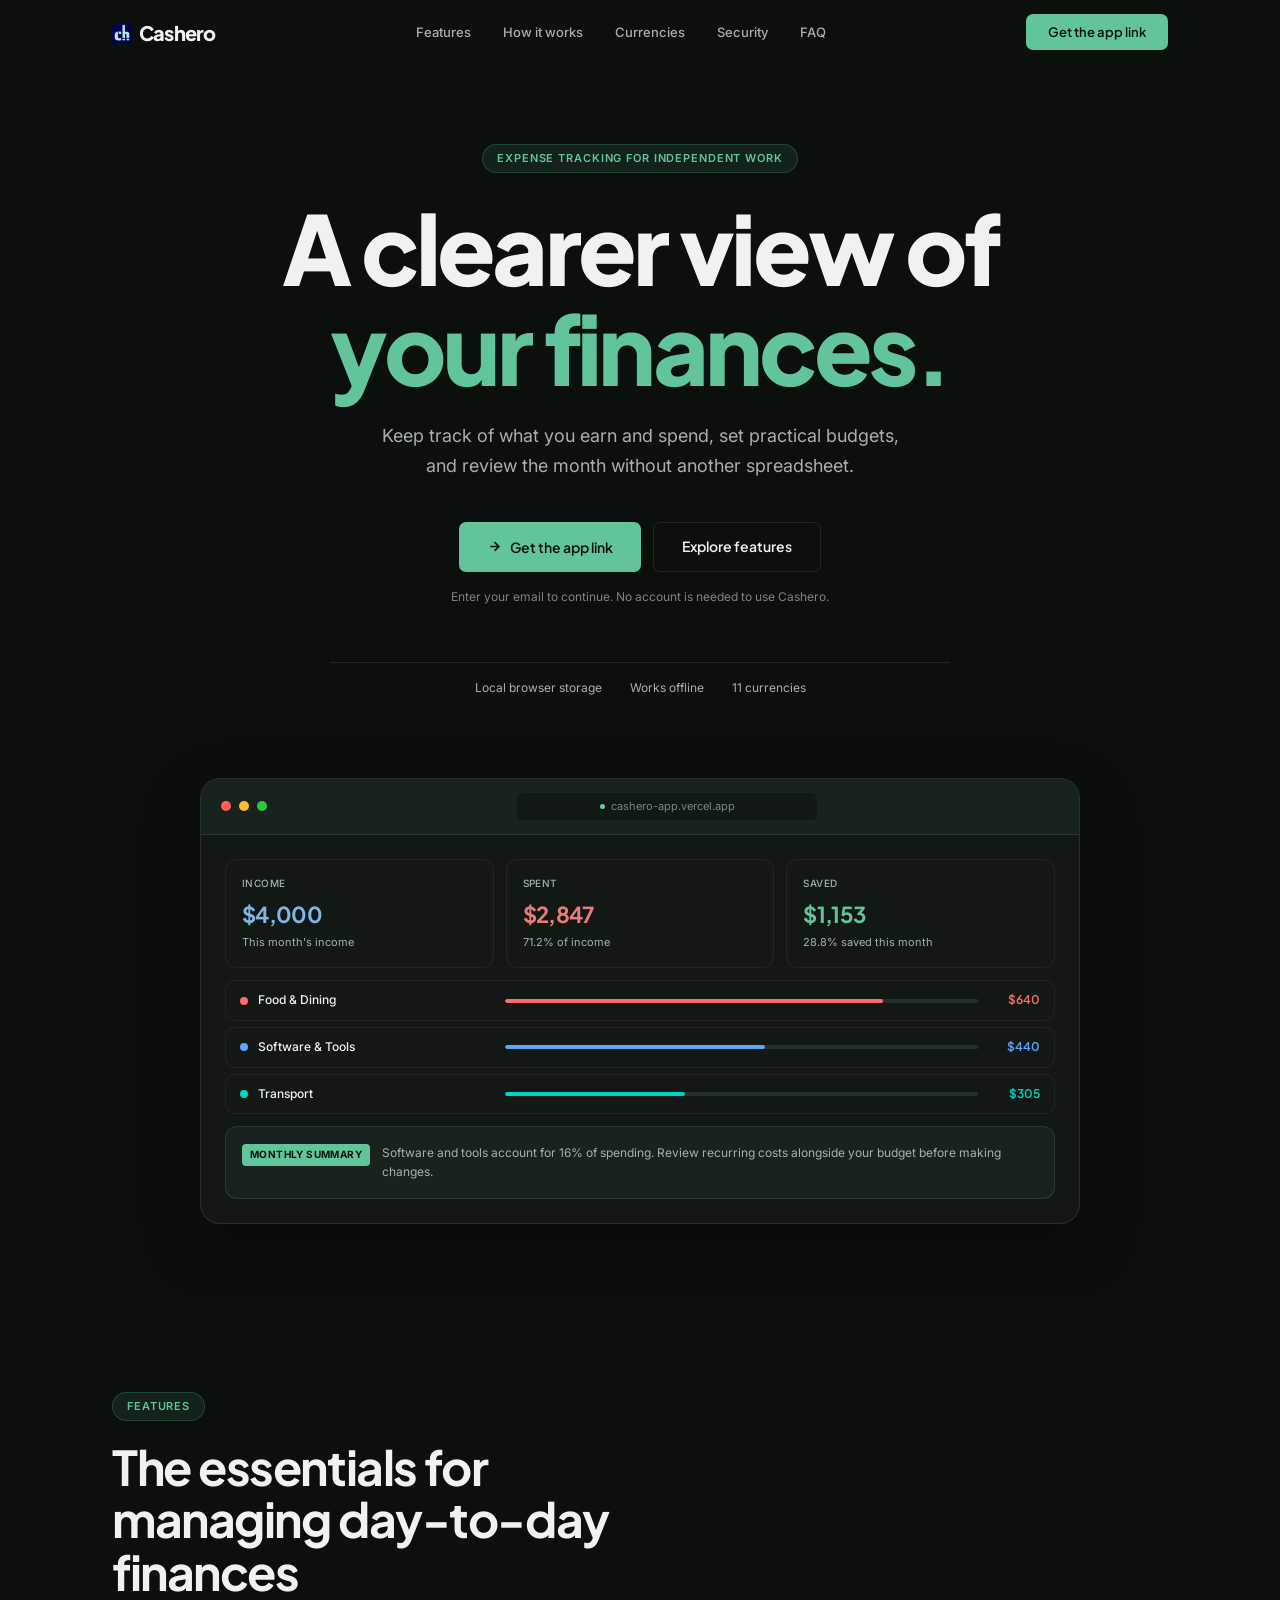
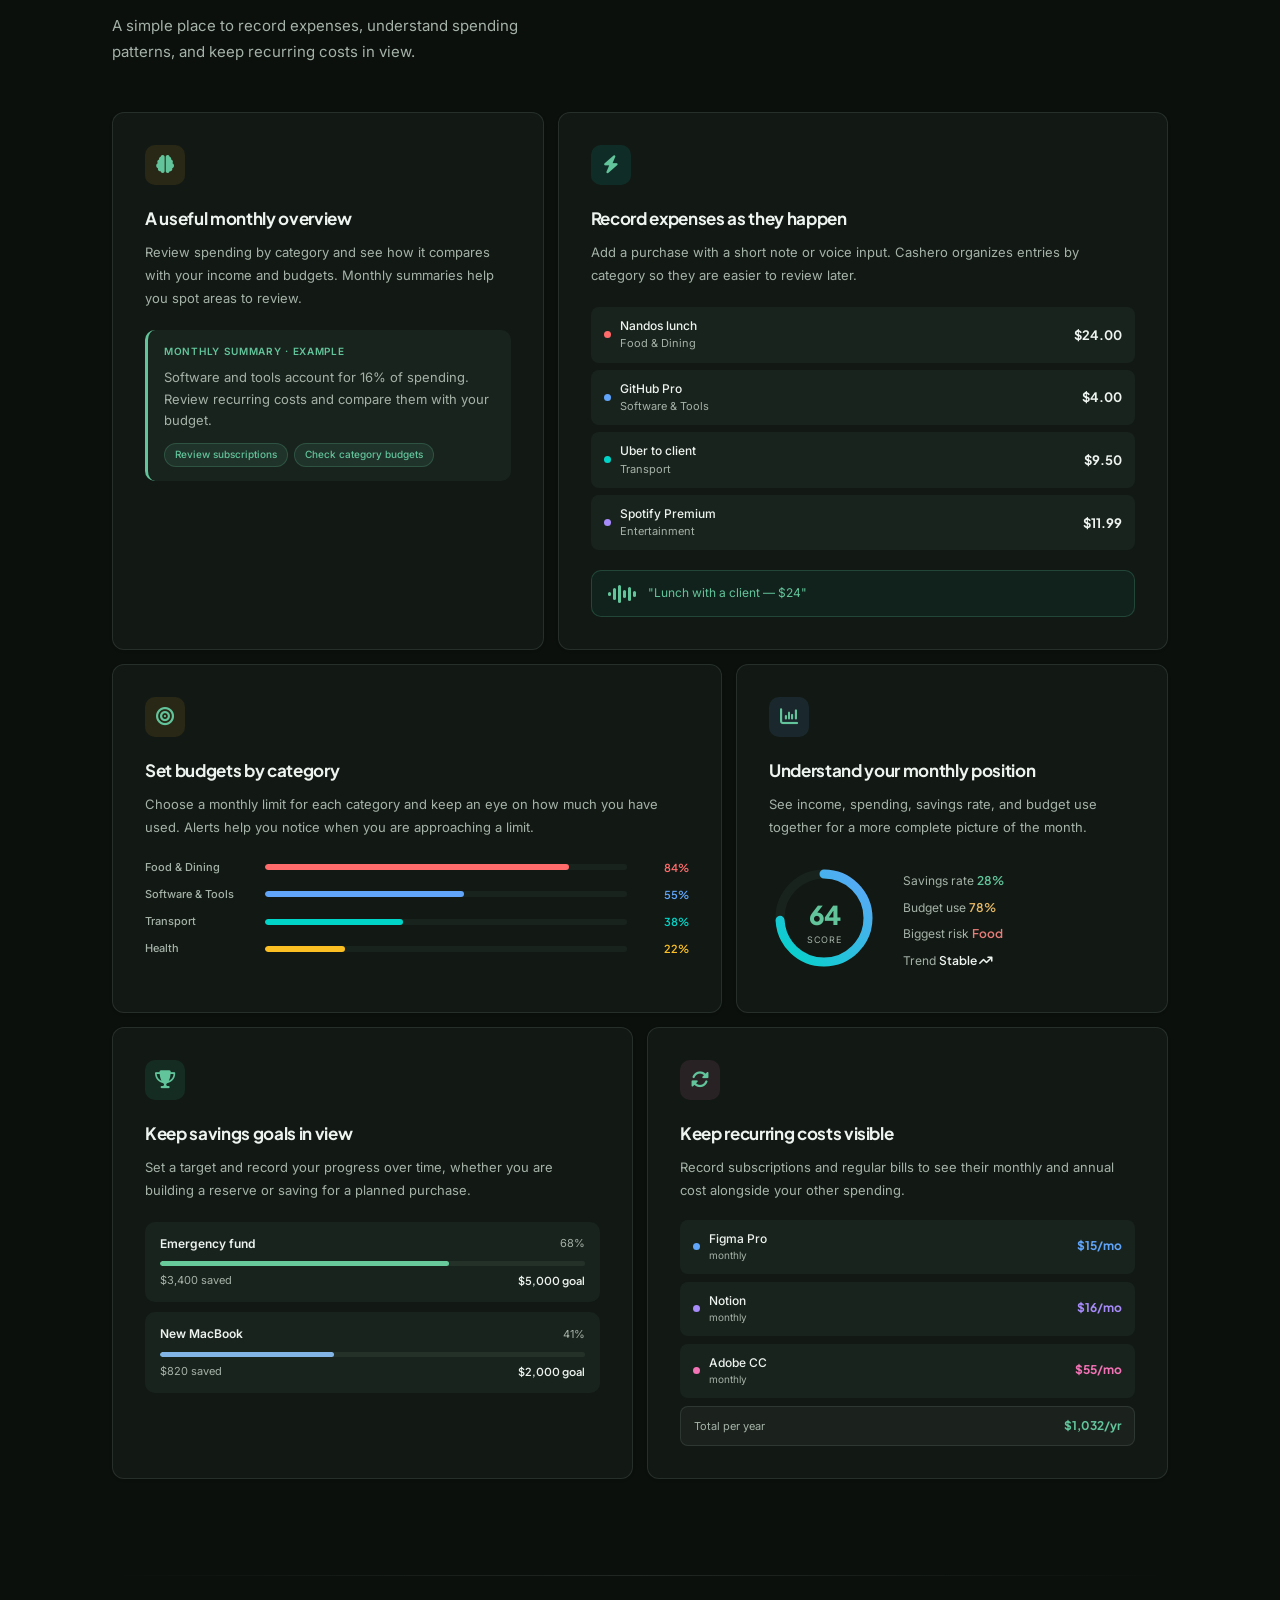
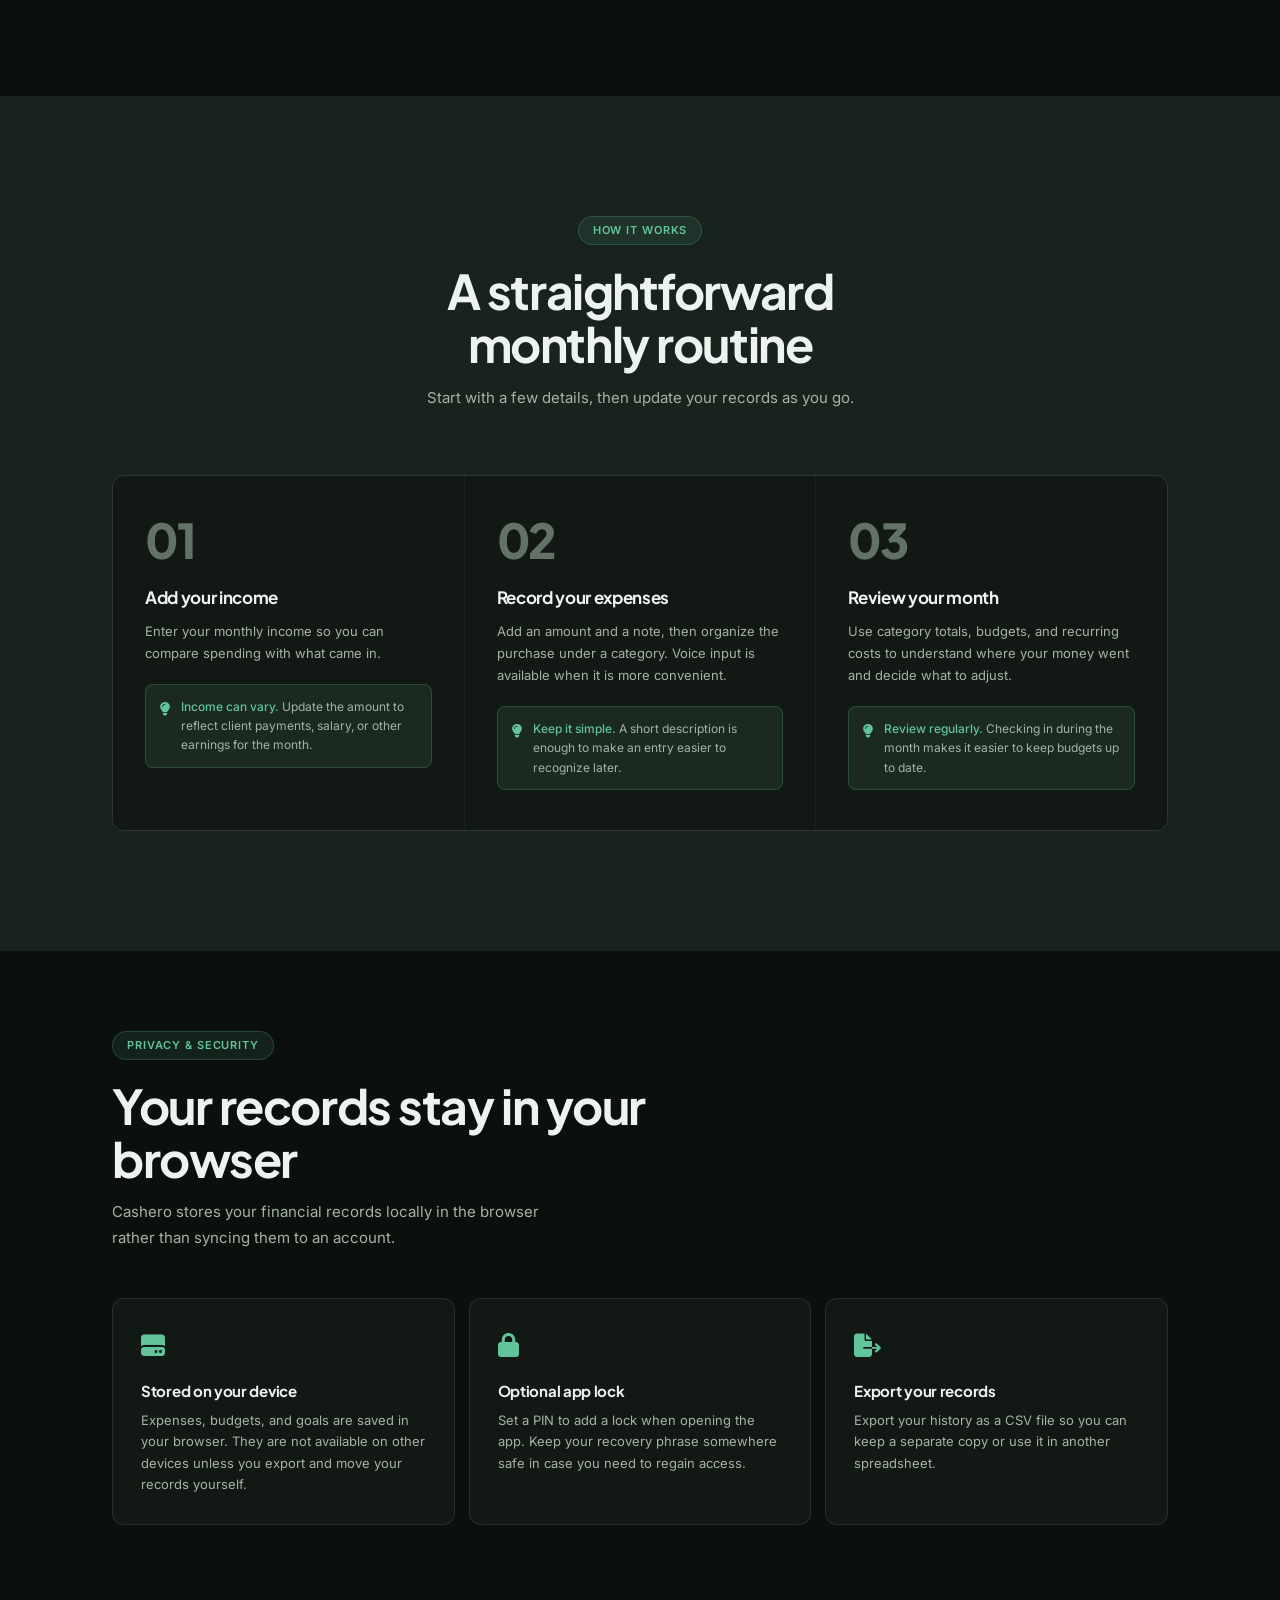
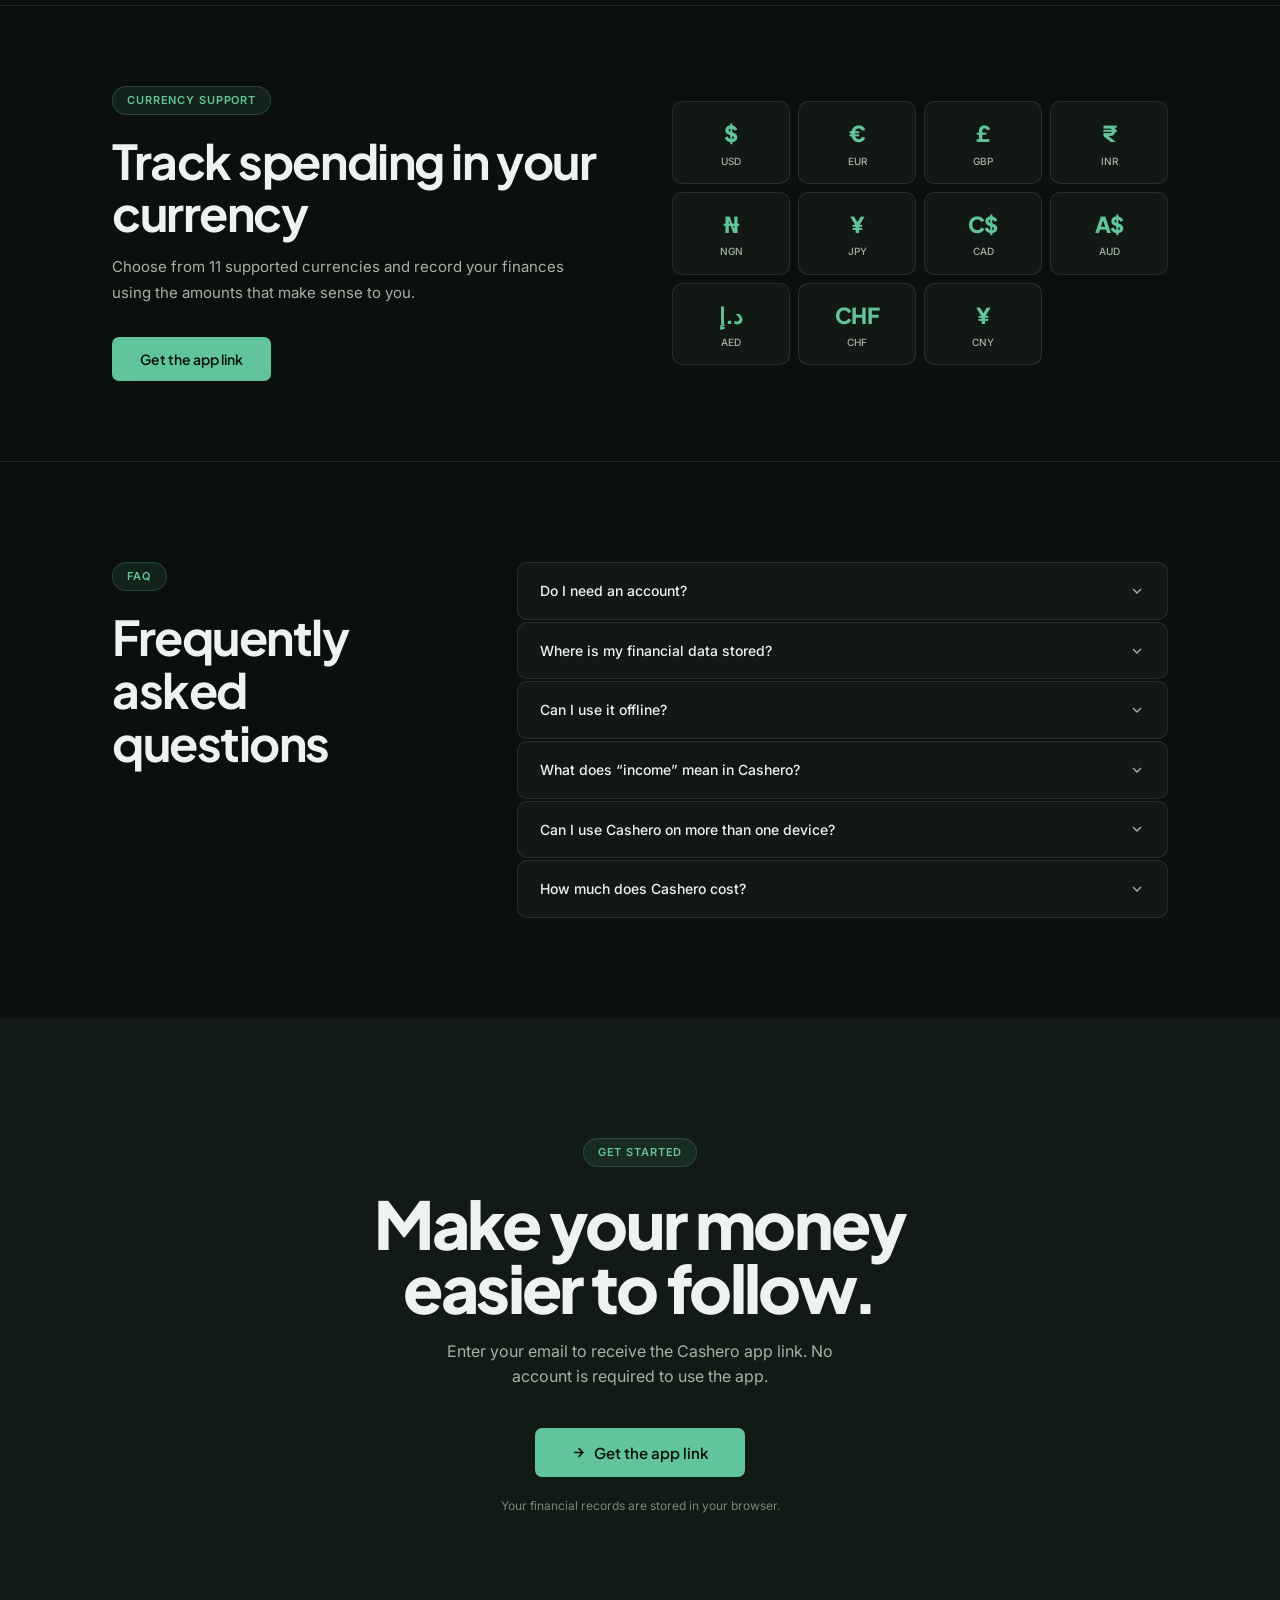
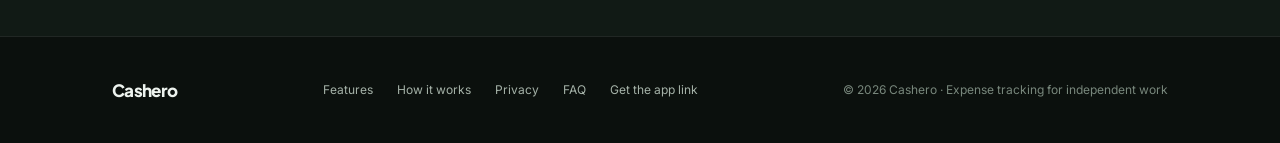
==== commit 21243f76: "feat: add Font Awesome icons and update styles for improved UI" ====
--- a/index.html
+++ b/index.html
@@ -106,6 +106,7 @@
 <link rel="preconnect" href="https://fonts.googleapis.com"/>
 <link rel="preconnect" href="https://fonts.gstatic.com" crossorigin/>
 <link href="https://fonts.googleapis.com/css2?family=Inter:wght@300;400;500;600&family=Plus+Jakarta+Sans:wght@400;500;600;700;800&display=swap" rel="stylesheet"/>
+<link rel="stylesheet" href="https://cdnjs.cloudflare.com/ajax/libs/font-awesome/6.7.2/css/all.min.css"/>
 <link rel="stylesheet" href="style.css">
 
    <!-- Favicon Links -->
@@ -250,7 +251,7 @@
 
       <!-- Monthly summary -->
       <div class="fc fc-span-5 sr">
-        <div class="fc-icon" style="background:rgba(245,166,35,.1)">🧠</div>
+        <div class="fc-icon" style="background:rgba(245,166,35,.1)"><i class="fa-solid fa-brain" aria-hidden="true"></i></div>
         <div class="fc-title">A useful monthly overview</div>
         <div class="fc-desc">Review spending by category and see how it compares with your income and budgets. Monthly summaries help you spot areas to review.</div>
         <div class="summary-card">
@@ -265,7 +266,7 @@
 
       <!-- Log expenses -->
       <div class="fc fc-span-7 sr sr-delay-1">
-        <div class="fc-icon" style="background:rgba(0,212,200,.1)">⚡</div>
+        <div class="fc-icon" style="background:rgba(0,212,200,.1)"><i class="fa-solid fa-bolt" aria-hidden="true"></i></div>
         <div class="fc-title">Record expenses as they happen</div>
         <div class="fc-desc">Add a purchase with a short note or voice input. Cashero organizes entries by category so they are easier to review later.</div>
         <div class="exp-list" id="exp-list">
@@ -294,7 +295,7 @@
 
       <!-- Budget alerts -->
       <div class="fc fc-span-7 sr">
-        <div class="fc-icon" style="background:rgba(245,166,35,.1)">🎯</div>
+        <div class="fc-icon" style="background:rgba(245,166,35,.1)"><i class="fa-solid fa-bullseye" aria-hidden="true"></i></div>
         <div class="fc-title">Set budgets by category</div>
         <div class="fc-desc">Choose a monthly limit for each category and keep an eye on how much you have used. Alerts help you notice when you are approaching a limit.</div>
         <div class="budget-demo">
@@ -309,7 +310,7 @@
 
       <!-- Health score -->
       <div class="fc fc-span-5 sr sr-delay-1">
-        <div class="fc-icon" style="background:rgba(96,165,250,.1)">📊</div>
+        <div class="fc-icon" style="background:rgba(96,165,250,.1)"><i class="fa-solid fa-chart-column" aria-hidden="true"></i></div>
         <div class="fc-title">Understand your monthly position</div>
         <div class="fc-desc">See income, spending, savings rate, and budget use together for a more complete picture of the month.</div>
         <div class="health-wrap">
@@ -325,14 +326,14 @@
             <div class="rstat">Savings rate <strong style="color:var(--mint)">28%</strong></div>
             <div class="rstat">Budget use <strong style="color:var(--amber)">78%</strong></div>
             <div class="rstat">Biggest risk <strong style="color:var(--red)">Food</strong></div>
-            <div class="rstat">Trend <strong>Stable ↗</strong></div>
+            <div class="rstat">Trend <strong>Stable <i class="fa-solid fa-arrow-trend-up" aria-hidden="true"></i></strong></div>
           </div>
         </div>
       </div>
 
       <!-- Savings goals -->
       <div class="fc fc-span-6 sr">
-        <div class="fc-icon" style="background:rgba(52,211,153,.1)">🏆</div>
+        <div class="fc-icon" style="background:rgba(52,211,153,.1)"><i class="fa-solid fa-trophy" aria-hidden="true"></i></div>
         <div class="fc-title">Keep savings goals in view</div>
         <div class="fc-desc">Set a target and record your progress over time, whether you are building a reserve or saving for a planned purchase.</div>
         <div class="goals-list" id="goals-list">
@@ -351,7 +352,7 @@
 
       <!-- Recurring -->
       <div class="fc fc-span-6 sr sr-delay-1">
-        <div class="fc-icon" style="background:rgba(244,114,182,.1)">↺</div>
+        <div class="fc-icon" style="background:rgba(244,114,182,.1)"><i class="fa-solid fa-rotate" aria-hidden="true"></i></div>
         <div class="fc-title">Keep recurring costs visible</div>
         <div class="fc-desc">Record subscriptions and regular bills to see their monthly and annual cost alongside your other spending.</div>
         <div class="recur-list">
@@ -383,7 +384,7 @@
         <div class="step-title">Add your income</div>
         <div class="step-desc">Enter your monthly income so you can compare spending with what came in.</div>
         <div class="payout-note">
-          <div class="payout-note-icon">💡</div>
+          <div class="payout-note-icon"><i class="fa-solid fa-lightbulb" aria-hidden="true"></i></div>
           <div class="payout-note-text"><strong>Income can vary.</strong> Update the amount to reflect client payments, salary, or other earnings for the month.</div>
         </div>
       </div>
@@ -392,7 +393,7 @@
         <div class="step-title">Record your expenses</div>
         <div class="step-desc">Add an amount and a note, then organize the purchase under a category. Voice input is available when it is more convenient.</div>
         <div class="payout-note">
-          <div class="payout-note-icon">💡</div>
+          <div class="payout-note-icon"><i class="fa-solid fa-lightbulb" aria-hidden="true"></i></div>
           <div class="payout-note-text"><strong>Keep it simple.</strong> A short description is enough to make an entry easier to recognize later.</div>
         </div>
       </div>
@@ -401,7 +402,7 @@
         <div class="step-title">Review your month</div>
         <div class="step-desc">Use category totals, budgets, and recurring costs to understand where your money went and decide what to adjust.</div>
         <div class="payout-note">
-          <div class="payout-note-icon">💡</div>
+          <div class="payout-note-icon"><i class="fa-solid fa-lightbulb" aria-hidden="true"></i></div>
           <div class="payout-note-text"><strong>Review regularly.</strong> Checking in during the month makes it easier to keep budgets up to date.</div>
         </div>
       </div>
@@ -419,17 +420,17 @@
     </div>
     <div class="security-grid">
       <div class="sec-card sr">
-        <div class="sec-icon">💾</div>
+        <div class="sec-icon"><i class="fa-solid fa-hard-drive" aria-hidden="true"></i></div>
         <div class="sec-title">Stored on your device</div>
         <div class="sec-desc">Expenses, budgets, and goals are saved in your browser. They are not available on other devices unless you export and move your records yourself.</div>
       </div>
       <div class="sec-card sr sr-delay-1">
-        <div class="sec-icon">🔐</div>
+        <div class="sec-icon"><i class="fa-solid fa-lock" aria-hidden="true"></i></div>
         <div class="sec-title">Optional app lock</div>
         <div class="sec-desc">Set a PIN to add a lock when opening the app. Keep your recovery phrase somewhere safe in case you need to regain access.</div>
       </div>
       <div class="sec-card sr sr-delay-2">
-        <div class="sec-icon">📤</div>
+        <div class="sec-icon"><i class="fa-solid fa-file-export" aria-hidden="true"></i></div>
         <div class="sec-title">Export your records</div>
         <div class="sec-desc">Export your history as a CSV file so you can keep a separate copy or use it in another spreadsheet.</div>
       </div>
--- a/style.css
+++ b/style.css
@@ -146,7 +146,7 @@
   border-bottom: 1px solid transparent;
   transition:
     border-color 0.5s,
-    background 7s;
+    background 15s;
 }
 #nav.scrolled {
   background: rgba(7, 8, 13, 0.88);
@@ -667,6 +667,7 @@
   display: flex;
   align-items: center;
   justify-content: center;
+  color: var(--mint);
   font-size: 18px;
   margin-bottom: 20px;
   flex-shrink: 0;
@@ -1151,6 +1152,7 @@
   padding: 12px 14px;
 }
 .payout-note-icon {
+  color: var(--mint);
   font-size: 14px;
   flex-shrink: 0;
   margin-top: 1px;
@@ -1187,6 +1189,7 @@
   padding: 28px;
 }
 .sec-icon {
+  color: var(--mint);
   font-size: 24px;
   margin-bottom: 14px;
 }
